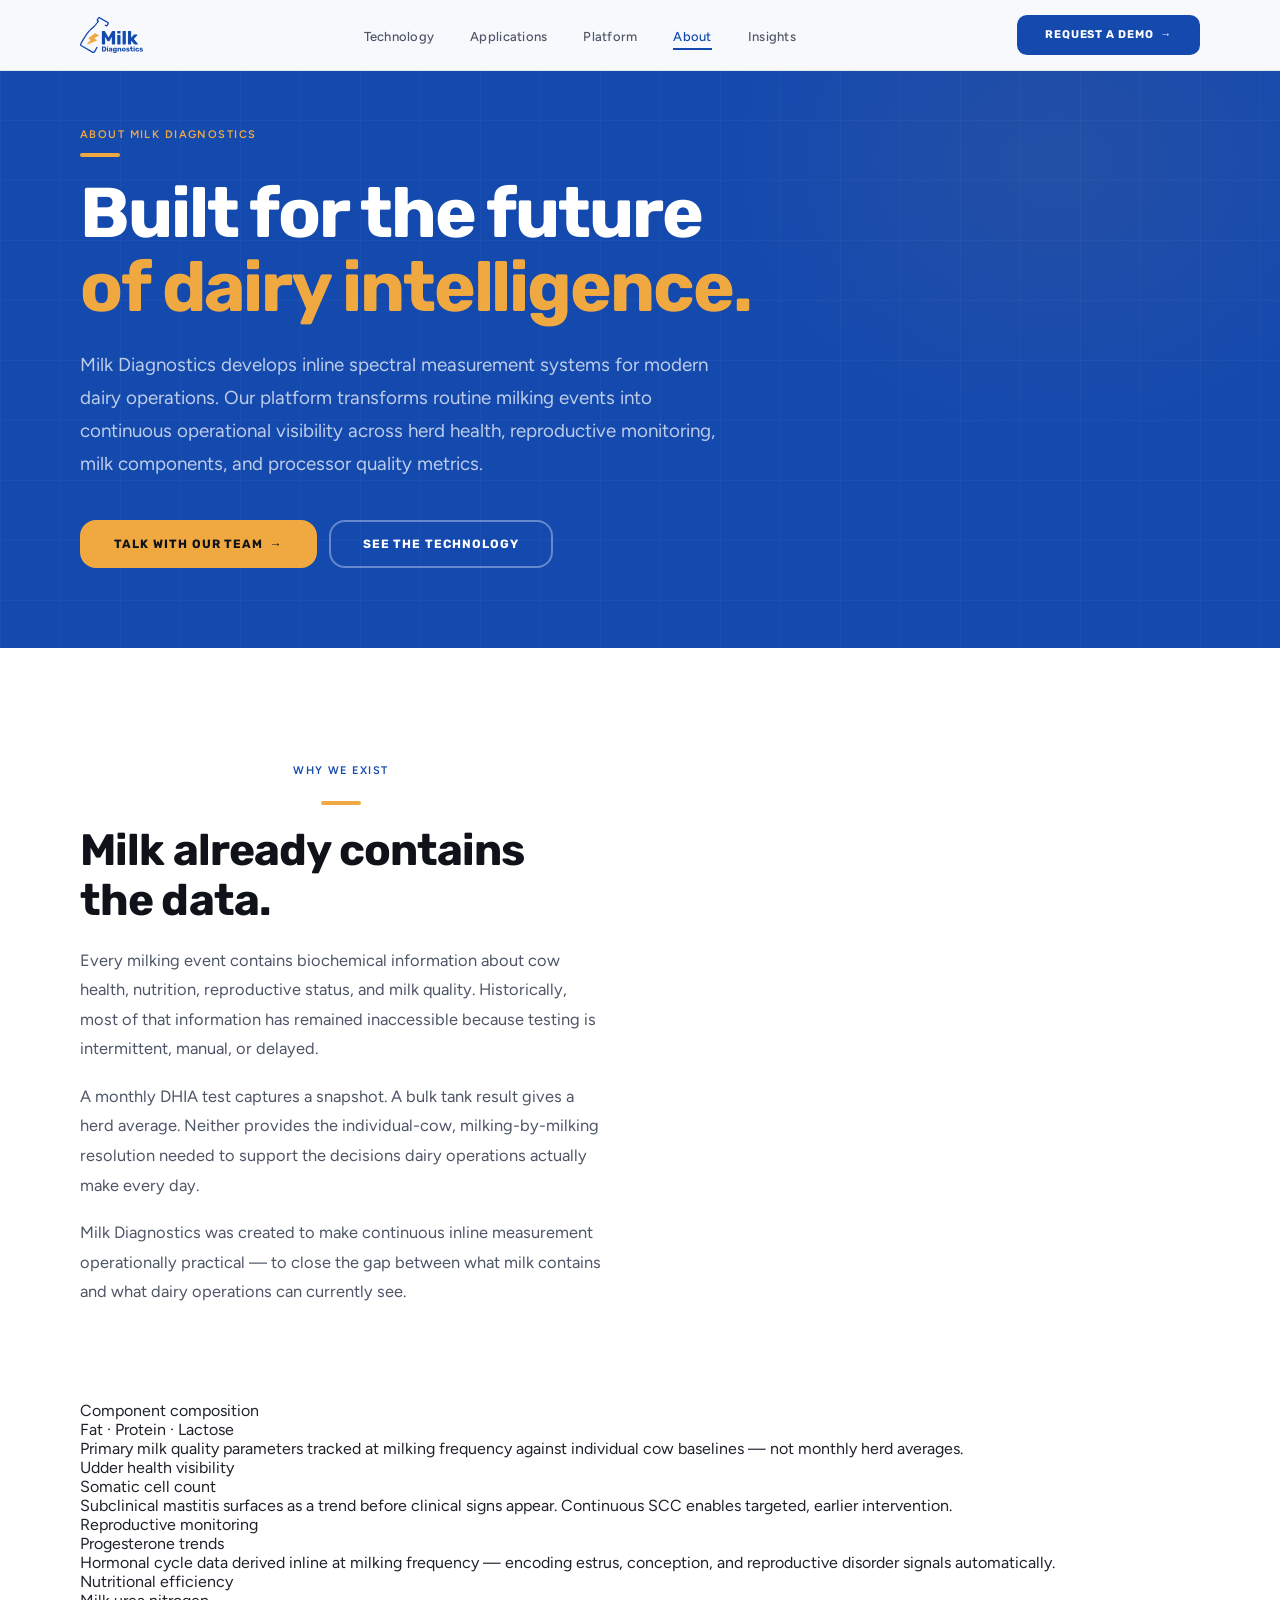
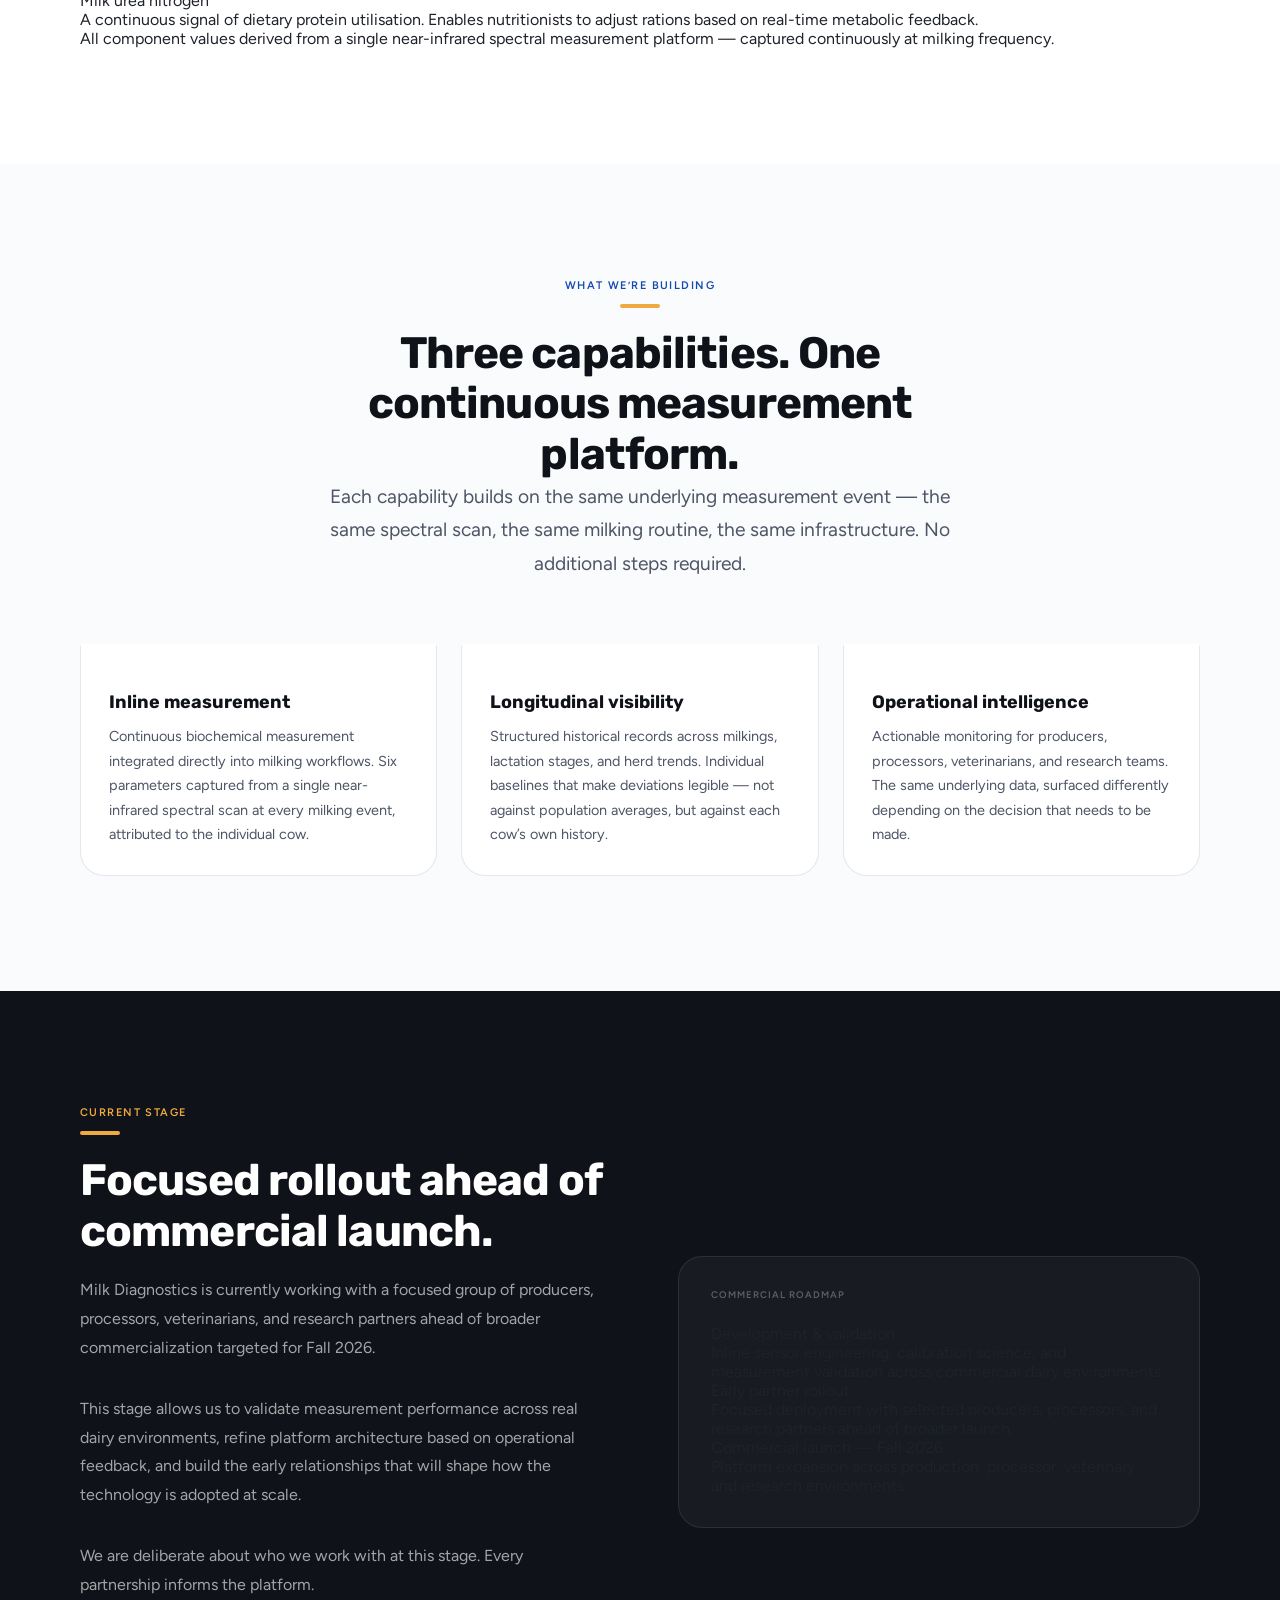
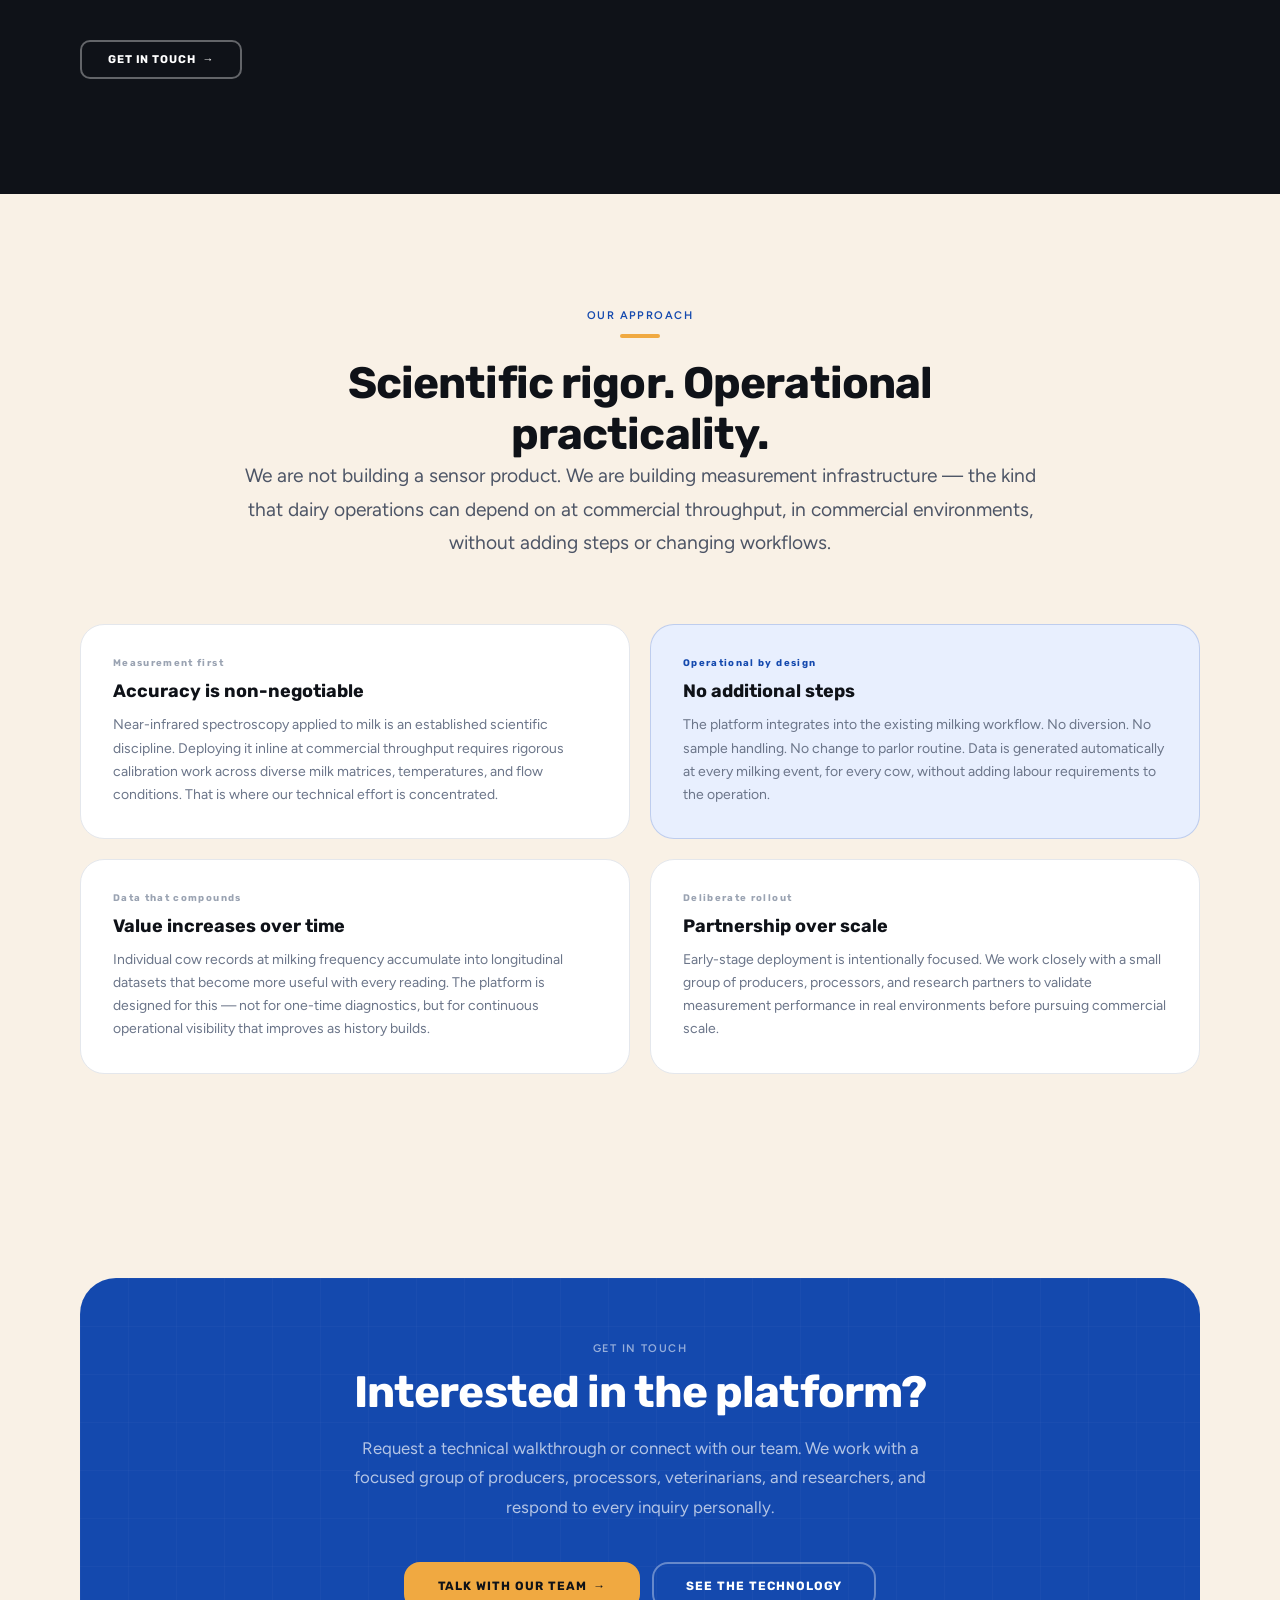
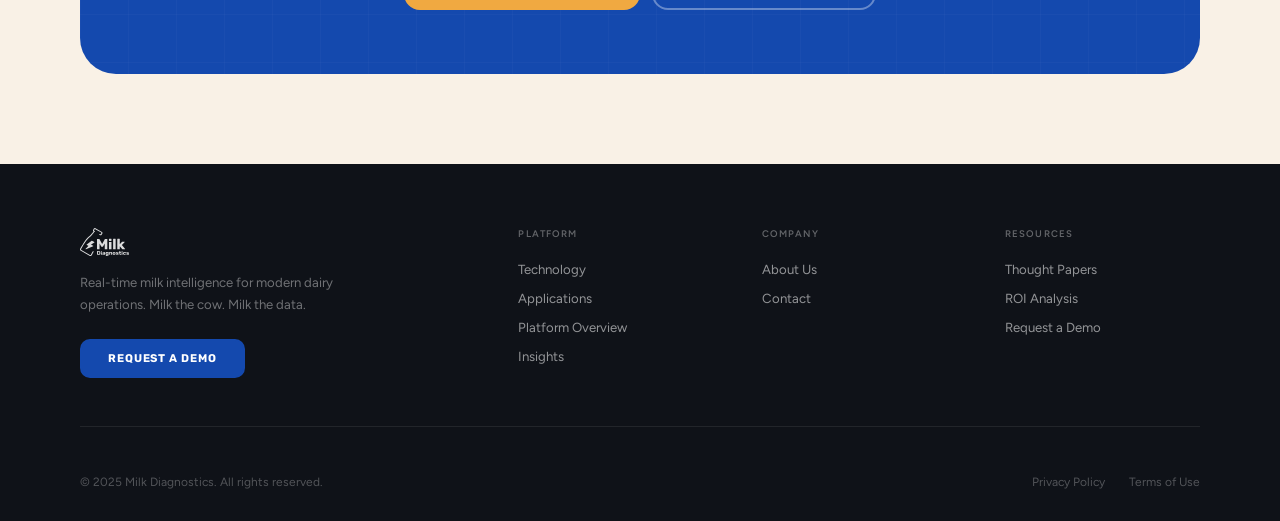
==== about.html @ 711ecfd6 "Create about.html" ====
<!DOCTYPE html>
<html lang="en">
<head>
<meta charset="UTF-8">
<meta name="viewport" content="width=device-width, initial-scale=1.0">
<title>About — Milk Diagnostics</title>
<meta name="description" content="Milk Diagnostics develops inline spectral measurement systems that transform routine milking events into continuous operational visibility for dairy producers, veterinarians, and processors.">
<link rel="preconnect" href="https://fonts.googleapis.com">
<link rel="preconnect" href="https://fonts.gstatic.com" crossorigin>
<link href="https://fonts.googleapis.com/css2?family=Rubik:wght@700&family=Figtree:wght@400;500;600&display=swap" rel="stylesheet">
<link rel="stylesheet" href="styles.css">
</head>
<body>

<nav class="nav" id="nav" role="navigation" aria-label="Main navigation">
  <div class="container">
    <div class="nav-inner">
      <a href="index.html" class="nav-logo" aria-label="Milk Diagnostics home">
        <img src="assets/images/md-logo.svg" alt="Milk Diagnostics" class="nav-logo-img">
      </a>
      <ul class="nav-links" role="list">
        <li><a href="technology.html"   class="nav-link">Technology</a></li>
        <li><a href="applications.html" class="nav-link">Applications</a></li>
        <li><a href="platform.html"     class="nav-link">Platform</a></li>
        <li><a href="about.html"        class="nav-link active">About</a></li>
        <li><a href="insights.html"     class="nav-link">Insights</a></li>
      </ul>
      <div class="nav-actions">
        <a href="contact.html" class="btn btn-primary arr">Request a Demo</a>
      </div>
    </div>
  </div>
</nav>


<!-- ============================================================
     HERO
     Single-column, centered max-width. Same .hero.hero-contact
     pattern. No panel on right — about page doesn't need data.
     ============================================================ -->
<section class="hero hero-contact" aria-labelledby="about-headline">
  <div class="container">
    <div class="tech-hero-inner">
      <div class="tech-hero-text">
        <span class="eyebrow eyebrow-yellow">About Milk Diagnostics</span>
        <div class="accent-bar"></div>
        <h1 class="hero-headline" id="about-headline">
          Built for the future<br>
          <em>of dairy intelligence.</em>
        </h1>
        <p class="hero-sub" style="max-width:640px">
          Milk Diagnostics develops inline spectral measurement systems for modern dairy operations. Our platform transforms routine milking events into continuous operational visibility across herd health, reproductive monitoring, milk components, and processor quality metrics.
        </p>
        <div class="btn-group">
          <a href="contact.html" class="btn btn-accent btn-lg arr">Talk With Our Team</a>
          <a href="technology.html" class="btn btn-ghost btn-lg">See the Technology</a>
        </div>
      </div>
    </div>
  </div>
</section>


<!-- ============================================================
     WHY WE EXIST
     .section.product — white bg
     .product-intro two-col: text left, restrained panel right
     ============================================================ -->
<section class="section product" aria-labelledby="why-heading">
  <div class="container">
    <div class="product-intro">

      <div class="product-intro-text fade-up">
        <span class="eyebrow">Why We Exist</span>
        <div class="accent-bar"></div>
        <h2 id="why-heading">Milk already contains the data.</h2>
        <p>Every milking event contains biochemical information about cow health, nutrition, reproductive status, and milk quality. Historically, most of that information has remained inaccessible because testing is intermittent, manual, or delayed.</p>
        <p>A monthly DHIA test captures a snapshot. A bulk tank result gives a herd average. Neither provides the individual-cow, milking-by-milking resolution needed to support the decisions dairy operations actually make every day.</p>
        <p>Milk Diagnostics was created to make continuous inline measurement operationally practical &#8212; to close the gap between what milk contains and what dairy operations can currently see.</p>
      </div>


    </div><!-- /product-intro -->

    <!-- Capability grid — below the two-col text, full width -->
    <div class="about-capability-grid fade-up">

      <div class="about-capability-card">
        <div class="about-capability-name">Component composition</div>
        <div class="about-capability-value">Fat &#183; Protein &#183; Lactose</div>
        <p class="about-capability-desc">Primary milk quality parameters tracked at milking frequency against individual cow baselines — not monthly herd averages.</p>
      </div>

      <div class="about-capability-card">
        <div class="about-capability-name">Udder health visibility</div>
        <div class="about-capability-value">Somatic cell count</div>
        <p class="about-capability-desc">Subclinical mastitis surfaces as a trend before clinical signs appear. Continuous SCC enables targeted, earlier intervention.</p>
      </div>

      <div class="about-capability-card">
        <div class="about-capability-name">Reproductive monitoring</div>
        <div class="about-capability-value">Progesterone trends</div>
        <p class="about-capability-desc">Hormonal cycle data derived inline at milking frequency — encoding estrus, conception, and reproductive disorder signals automatically.</p>
      </div>

      <div class="about-capability-card">
        <div class="about-capability-name">Nutritional efficiency</div>
        <div class="about-capability-value">Milk urea nitrogen</div>
        <p class="about-capability-desc">A continuous signal of dietary protein utilisation. Enables nutritionists to adjust rations based on real-time metabolic feedback.</p>
      </div>

    </div>

    <p class="about-capability-note fade-up">All component values derived from a single near-infrared spectral measurement platform &#8212; captured continuously at milking frequency.</p>

  </div>
</section>


<!-- ============================================================
     WHAT WE'RE BUILDING
     .section.problem — gray-50 bg, .grid-3 feature-card
     ============================================================ -->
<section class="section problem" aria-labelledby="building-heading">
  <div class="container">

    <div class="section-header fade-up">
      <span class="eyebrow">What We&#8217;re Building</span>
      <div class="accent-bar accent-bar-center"></div>
      <h2 id="building-heading">Three capabilities. One continuous measurement platform.</h2>
      <p class="lead">Each capability builds on the same underlying measurement event &#8212; the same spectral scan, the same milking routine, the same infrastructure. No additional steps required.</p>
    </div>

    <div class="grid-3 fade-up">

      <div class="feature-card">
        <h4>Inline measurement</h4>
        <p>Continuous biochemical measurement integrated directly into milking workflows. Six parameters captured from a single near-infrared spectral scan at every milking event, attributed to the individual cow.</p>
      </div>

      <div class="feature-card">
        <h4>Longitudinal visibility</h4>
        <p>Structured historical records across milkings, lactation stages, and herd trends. Individual baselines that make deviations legible &#8212; not against population averages, but against each cow&#8217;s own history.</p>
      </div>

      <div class="feature-card">
        <h4>Operational intelligence</h4>
        <p>Actionable monitoring for producers, processors, veterinarians, and research teams. The same underlying data, surfaced differently depending on the decision that needs to be made.</p>
      </div>

    </div>

  </div>
</section>


<!-- ============================================================
     CURRENT STAGE
     .section.technology — dark bg
     .tech-inner two-col: text left, bordered stage panel right
     ============================================================ -->
<section class="section technology" aria-labelledby="stage-heading">
  <div class="container">
    <div class="tech-inner">

      <div class="tech-text fade-up">
        <span class="eyebrow eyebrow-yellow">Current Stage</span>
        <div class="accent-bar"></div>
        <h2 id="stage-heading">Focused rollout ahead of commercial launch.</h2>
        <p>Milk Diagnostics is currently working with a focused group of producers, processors, veterinarians, and research partners ahead of broader commercialization targeted for Fall 2026.</p>
        <p>This stage allows us to validate measurement performance across real dairy environments, refine platform architecture based on operational feedback, and build the early relationships that will shape how the technology is adopted at scale.</p>
        <p>We are deliberate about who we work with at this stage. Every partnership informs the platform.</p>
        <a href="contact.html" class="btn btn-ghost arr" style="margin-top:0.5rem">Get in touch</a>
      </div>

      <!-- Stage status panel -->
      <div class="tech-visual fade-up" aria-hidden="true">
        <div class="tech-vis-label">Commercial roadmap</div>

        <div class="about-stage-list">
          <div class="about-stage-item about-stage-active">
            <div class="about-stage-indicator"></div>
            <div class="about-stage-content">
              <div class="about-stage-title">Development &amp; validation</div>
              <div class="about-stage-desc">Inline sensor engineering, calibration science, and measurement validation across commercial dairy environments.</div>
            </div>
          </div>
          <div class="about-stage-item">
            <div class="about-stage-indicator about-stage-indicator-muted"></div>
            <div class="about-stage-content">
              <div class="about-stage-title">Early partner rollout</div>
              <div class="about-stage-desc">Focused deployment with selected producers, processors, and research partners ahead of broader launch.</div>
            </div>
          </div>
          <div class="about-stage-item about-stage-future">
            <div class="about-stage-indicator about-stage-indicator-future"></div>
            <div class="about-stage-content">
              <div class="about-stage-title">Commercial launch &#8212; Fall 2026</div>
              <div class="about-stage-desc">Platform expansion across production, processor, veterinary, and research environments.</div>
            </div>
          </div>
        </div>

      </div>

    </div>
  </div>
</section>


<!-- ============================================================
     APPROACH SECTION
     .section.applications — cream bg
     Restrained typography-driven statement. No tagline repeat.
     ============================================================ -->
<section class="section applications" aria-labelledby="approach-heading">
  <div class="container">

    <div class="section-header fade-up" style="max-width:800px">
      <span class="eyebrow">Our Approach</span>
      <div class="accent-bar accent-bar-center"></div>
      <h2 id="approach-heading">Scientific rigor. Operational practicality.</h2>
      <p class="lead">We are not building a sensor product. We are building measurement infrastructure &#8212; the kind that dairy operations can depend on at commercial throughput, in commercial environments, without adding steps or changing workflows.</p>
    </div>

    <!-- Two-col value statements using .apps-flow-grid pattern -->
    <div class="apps-flow-grid fade-up">

      <div class="card apps-flow-card">
        <div class="apps-flow-num">Measurement first</div>
        <h4>Accuracy is non-negotiable</h4>
        <p>Near-infrared spectroscopy applied to milk is an established scientific discipline. Deploying it inline at commercial throughput requires rigorous calibration work across diverse milk matrices, temperatures, and flow conditions. That is where our technical effort is concentrated.</p>
      </div>

      <div class="card apps-flow-card apps-flow-card-accent">
        <div class="apps-flow-num">Operational by design</div>
        <h4>No additional steps</h4>
        <p>The platform integrates into the existing milking workflow. No diversion. No sample handling. No change to parlor routine. Data is generated automatically at every milking event, for every cow, without adding labour requirements to the operation.</p>
      </div>

      <div class="card apps-flow-card">
        <div class="apps-flow-num">Data that compounds</div>
        <h4>Value increases over time</h4>
        <p>Individual cow records at milking frequency accumulate into longitudinal datasets that become more useful with every reading. The platform is designed for this &#8212; not for one-time diagnostics, but for continuous operational visibility that improves as history builds.</p>
      </div>

      <div class="card apps-flow-card">
        <div class="apps-flow-num">Deliberate rollout</div>
        <h4>Partnership over scale</h4>
        <p>Early-stage deployment is intentionally focused. We work closely with a small group of producers, processors, and research partners to validate measurement performance in real environments before pursuing commercial scale.</p>
      </div>

    </div>

  </div>
</section>


<!-- ============================================================
     CTA
     .cta-section / .cta-box — verbatim pattern
     ============================================================ -->
<section class="cta-section" aria-labelledby="about-cta-heading">
  <div class="container">
    <div class="cta-box fade-up">
      <span class="eyebrow eyebrow-muted">Get in Touch</span>
      <h2 id="about-cta-heading">Interested in the platform?</h2>
      <p>Request a technical walkthrough or connect with our team. We work with a focused group of producers, processors, veterinarians, and researchers, and respond to every inquiry personally.</p>
      <div class="btn-group" style="justify-content:center">
        <a href="contact.html" class="btn btn-accent btn-lg arr">Talk With Our Team</a>
        <a href="technology.html" class="btn btn-ghost btn-lg">See the Technology</a>
      </div>
    </div>
  </div>
</section>


<!-- ============================================================
     FOOTER — verbatim from index.html
     ============================================================ -->
<footer class="footer" aria-label="Site footer">
  <div class="container">
    <div class="footer-top">

      <div class="footer-brand">
        <div class="footer-logo">
          <img src="assets/images/md-logo.svg" alt="Milk Diagnostics" class="footer-logo-img">
        </div>
        <p class="footer-tagline">Real-time milk intelligence for modern dairy operations. Milk the cow. Milk the data.</p>
        <a href="contact.html" class="btn btn-primary">Request a Demo</a>
      </div>

      <div>
        <div class="footer-col-title">Platform</div>
        <ul class="footer-links" role="list">
          <li><a href="technology.html"   class="footer-link">Technology</a></li>
          <li><a href="applications.html" class="footer-link">Applications</a></li>
          <li><a href="platform.html"     class="footer-link">Platform Overview</a></li>
          <li><a href="insights.html"     class="footer-link">Insights</a></li>
        </ul>
      </div>

      <div>
        <div class="footer-col-title">Company</div>
        <ul class="footer-links" role="list">
          <li><a href="about.html"   class="footer-link">About Us</a></li>
          <li><a href="contact.html" class="footer-link">Contact</a></li>
        </ul>
      </div>

      <div>
        <div class="footer-col-title">Resources</div>
        <ul class="footer-links" role="list">
          <li><a href="insights.html"     class="footer-link">Thought Papers</a></li>
          <li><a href="insights.html#roi" class="footer-link">ROI Analysis</a></li>
          <li><a href="contact.html"      class="footer-link">Request a Demo</a></li>
        </ul>
      </div>

    </div>

    <div class="footer-bottom">
      <p class="footer-copy">&#169; 2025 Milk Diagnostics. All rights reserved.</p>
      <nav class="footer-legal" aria-label="Legal links">
        <a href="privacy.html">Privacy Policy</a>
        <a href="terms.html">Terms of Use</a>
      </nav>
    </div>

  </div>
</footer>

<script src="main.js"></script>
</body>
</html>
---- styles.css ----
/* ============================================================
   DESIGN TOKENS
   ============================================================ */
:root {
  --blue:        #1449AE;
  --blue-dark:   #0D3580;
  --blue-mid:    #1E55C4;
  --blue-light:  #E8EFFE;
  --blue-dim:    rgba(20,73,174,0.08);
  --yellow:      #F0A941;
  --yellow-dark: #C8871A;
  --yellow-light:#FDF3E2;
  --cream:       #F9F1E6;
  --cream-dark:  #EFE3CC;
  --white:       #FFFFFF;
  --gray-900:    #0F1218;
  --gray-800:    #1E2229;
  --gray-700:    #353C47;
  --gray-600:    #4D5566;
  --gray-500:    #6B7589;
  --gray-400:    #9AA3B2;
  --gray-300:    #C8CDD6;
  --gray-200:    #E4E7EC;
  --gray-100:    #F4F5F7;
  --gray-50:     #FAFBFC;

  --font-display: 'Rubik', sans-serif;
  --font-body:    'Figtree', sans-serif;

  --radius-sm:  6px;
  --radius-md:  10px;
  --radius-lg:  16px;
  --radius-xl:  24px;
  --radius-2xl: 36px;
  --radius-pill:9999px;

  --shadow-sm: 0 1px 4px rgba(0,0,0,0.06);
  --shadow-md: 0 4px 16px rgba(0,0,0,0.08), 0 1px 4px rgba(0,0,0,0.04);
  --shadow-lg: 0 8px 32px rgba(0,0,0,0.10);
  --shadow-blue: 0 8px 32px rgba(20,73,174,0.22);

  --gutter: clamp(1.25rem, 5vw, 2.5rem);
  --max-w:  1200px;

  --ease-spring: cubic-bezier(0.34,1.56,0.64,1);
}

/* ============================================================
   RESET
   ============================================================ */
*, *::before, *::after { box-sizing: border-box; margin: 0; padding: 0; }
html { scroll-behavior: smooth; font-size: 16px; }
body {
  font-family: var(--font-body);
  color: var(--gray-800);
  background: var(--white);
  -webkit-font-smoothing: antialiased;
  overflow-x: hidden;
}
img { display: block; max-width: 100%; }
a { color: inherit; text-decoration: none; }
ul { list-style: none; }
button { cursor: pointer; border: none; background: none; font: inherit; }

/* ============================================================
   UTILITIES
   ============================================================ */
.container {
  width: 100%;
  max-width: var(--max-w);
  margin: 0 auto;
  padding: 0 var(--gutter);
}
.sr-only {
  position: absolute; width: 1px; height: 1px;
  padding: 0; margin: -1px; overflow: hidden;
  clip: rect(0,0,0,0); white-space: nowrap; border: 0;
}

/* eyebrow */
.eyebrow {
  font-family: var(--font-body);
  font-weight: 600;
  font-size: 0.6875rem;
  letter-spacing: 0.13em;
  text-transform: uppercase;
  color: var(--blue);
  display: block;
  margin-bottom: 0.75rem;
}
.eyebrow-yellow { color: var(--yellow); }
.eyebrow-muted  { color: rgba(255,255,255,0.55); }

/* accent bar */
.accent-bar {
  display: block;
  width: 40px; height: 4px;
  background: var(--yellow);
  border-radius: var(--radius-pill);
  margin: 0.75rem 0 1.25rem;
}
.accent-bar-center { margin: 0.75rem auto 1.25rem; }

/* section rhythm */
.section { padding: clamp(5rem,9vw,8rem) 0; }
.section-sm { padding: clamp(3.5rem,6vw,5rem) 0; }

.section-header {
  max-width: 660px;
  margin: 0 auto clamp(3rem,5vw,4.5rem);
  text-align: center;
}

/* headings */
h1, .h1 {
  font-family: var(--font-display);
  font-weight: 700;
  font-size: clamp(2.5rem,6vw,4rem);
  line-height: 1.1;
  letter-spacing: -0.025em;
  color: var(--gray-900);
}
h2, .h2 {
  font-family: var(--font-display);
  font-weight: 700;
  font-size: clamp(1.875rem,4vw,2.75rem);
  line-height: 1.15;
  letter-spacing: -0.02em;
  color: var(--gray-900);
}
h3, .h3 {
  font-family: var(--font-display);
  font-weight: 700;
  font-size: clamp(1.25rem,2.5vw,1.625rem);
  line-height: 1.25;
  color: var(--gray-900);
}
h4, .h4 {
  font-family: var(--font-display);
  font-weight: 700;
  font-size: 1.125rem;
  line-height: 1.3;
  color: var(--gray-900);
}

.text-white, .text-white h1, .text-white h2,
.text-white h3, .text-white h4 { color: var(--white); }

.lead {
  font-size: clamp(1.05rem,2vw,1.2rem);
  line-height: 1.75;
  color: var(--gray-600);
}

/* tags */
.tag {
  display: inline-flex;
  font-family: var(--font-body);
  font-weight: 600;
  font-size: 0.6rem;
  letter-spacing: 0.09em;
  text-transform: uppercase;
  padding: 4px 10px;
  border-radius: var(--radius-pill);
}
.tag-blue   { background: var(--blue-light); color: var(--blue); }
.tag-yellow { background: var(--yellow-light); color: var(--yellow-dark); }
.tag-cream  { background: var(--cream); color: var(--gray-600); }

/* buttons */
.btn {
  display: inline-flex;
  align-items: center;
  gap: 0.4rem;
  font-family: var(--font-display);
  font-weight: 700;
  font-size: 0.7rem;
  letter-spacing: 0.08em;
  text-transform: uppercase;
  padding: 0.75rem 1.625rem;
  border-radius: var(--radius-md);
  border: 2px solid transparent;
  transition: background 0.2s, border-color 0.2s, color 0.2s, transform 0.15s, box-shadow 0.2s;
  white-space: nowrap;
  cursor: pointer;
  line-height: 1;
}
.btn:hover { transform: translateY(-1px); }
.btn:active { transform: none; }

.btn-primary {
  background: var(--blue);
  border-color: var(--blue);
  color: var(--white);
}
.btn-primary:hover {
  background: var(--blue-dark);
  border-color: var(--blue-dark);
  box-shadow: var(--shadow-blue);
}
.btn-secondary {
  background: transparent;
  border-color: var(--blue);
  color: var(--blue);
}
.btn-secondary:hover { background: var(--blue-light); }

.btn-ghost {
  background: transparent;
  border-color: rgba(255,255,255,0.35);
  color: var(--white);
}
.btn-ghost:hover { background: rgba(255,255,255,0.1); border-color: rgba(255,255,255,0.65); }

.btn-accent {
  background: var(--yellow);
  border-color: var(--yellow);
  color: var(--gray-900);
}
.btn-accent:hover { background: var(--yellow-dark); border-color: var(--yellow-dark); }

.btn-lg {
  font-size: 0.75rem;
  padding: 1rem 2rem;
  border-radius: var(--radius-lg);
}

.btn-group {
  display: flex;
  flex-wrap: wrap;
  gap: 0.75rem;
  align-items: center;
}

/* arrow suffix */
.arr::after {
  content: '→';
  font-size: 1em;
  transition: transform 0.15s;
}
.btn:hover .arr::after,
.arr:hover::after { transform: translateX(3px); }

/* cards */
.card {
  background: var(--white);
  border: 1px solid var(--gray-200);
  border-radius: var(--radius-xl);
  padding: 2rem;
  transition: box-shadow 0.25s, transform 0.25s;
}
.card:hover { box-shadow: var(--shadow-md); transform: translateY(-2px); }

/* icon mark */
.icon-mark {
  width: 48px; height: 48px;
  display: flex; align-items: center; justify-content: center;
  border-radius: var(--radius-md);
  background: var(--blue-light);
  margin-bottom: 1.25rem;
  flex-shrink: 0;
}
.icon-mark svg { width: 22px; height: 22px; color: var(--blue); }
.icon-mark-yellow { background: var(--yellow-light); }
.icon-mark-yellow svg { color: var(--yellow-dark); }

/* grid helpers */
.grid-3 { display: grid; grid-template-columns: repeat(3, 1fr); gap: 1.5rem; }
.grid-4 { display: grid; grid-template-columns: repeat(4, 1fr); gap: 1.5rem; }
.grid-2 { display: grid; grid-template-columns: repeat(2, 1fr); gap: 2rem; }

/* fade-in animation */
.fade-up {
  opacity: 0;
  transform: translateY(24px);
  transition: opacity 0.6s ease, transform 0.6s ease;
}
.fade-up.visible { opacity: 1; transform: none; }
.fade-up:nth-child(2) { transition-delay: 0.08s; }
.fade-up:nth-child(3) { transition-delay: 0.16s; }
.fade-up:nth-child(4) { transition-delay: 0.24s; }
.fade-up:nth-child(5) { transition-delay: 0.32s; }

/* ============================================================
   NAVIGATION
   ============================================================ */
.nav {
  position: fixed;
  top: 0; left: 0; right: 0;
  z-index: 200;
  background: rgba(255,255,255,0.97);
  backdrop-filter: blur(12px);
  -webkit-backdrop-filter: blur(12px);
  border-bottom: 1px solid var(--gray-200);
  transition: box-shadow 0.25s;
}
.nav.scrolled { box-shadow: var(--shadow-sm); }

.nav-inner {
  display: flex;
  align-items: center;
  justify-content: space-between;
  height: 70px;
  gap: 2rem;
}

/* Logo mark text (replace with <img> for real logo) */
.nav-logo {
  display: flex;
  align-items: center;
  gap: 0.5rem;
  flex-shrink: 0;
}

/* Full logo lockup — SVG contains both mark and wordmark */
.nav-logo-img {
  height: 36px;
  width: auto;
  display: block;
}

.nav-logo-mark { display: none; }
.nav-logo-mark svg { width: 18px; height: 18px; color: var(--white); }
.nav-logo-text {
  font-family: var(--font-display);
  font-weight: 700;
  font-size: 0.9rem;
  color: var(--gray-900);
  letter-spacing: -0.01em;
  display: none;
}

.nav-links {
  display: flex;
  align-items: center;
  gap: 2.25rem;
}
.nav-link {
  font-family: var(--font-body);
  font-weight: 500;
  font-size: 0.8125rem;
  color: var(--gray-600);
  letter-spacing: 0.02em;
  padding: 0.25rem 0;
  border-bottom: 2px solid transparent;
  transition: color 0.15s, border-color 0.15s;
}
.nav-link:hover, .nav-link.active {
  color: var(--blue);
  border-bottom-color: var(--blue);
}

.nav-actions { display: flex; align-items: center; gap: 0.75rem; flex-shrink: 0; }

/* ============================================================
   HERO
   ============================================================ */
.hero {
  min-height: 100vh;
  background: var(--blue);
  display: flex;
  align-items: center;
  padding: 7rem 0 5rem;
  position: relative;
  overflow: hidden;
}

/* Decorative grid overlay */
.hero::before {
  content: '';
  position: absolute;
  inset: 0;
  background-image:
    linear-gradient(rgba(255,255,255,0.03) 1px, transparent 1px),
    linear-gradient(90deg, rgba(255,255,255,0.03) 1px, transparent 1px);
  background-size: 60px 60px;
  pointer-events: none;
}

/* Decorative glow blob */
.hero::after {
  content: '';
  position: absolute;
  top: -20%;
  right: -10%;
  width: 55%;
  height: 90%;
  background: radial-gradient(ellipse at center, rgba(240,169,65,0.07) 0%, transparent 70%);
  pointer-events: none;
}

.hero-inner {
  display: grid;
  grid-template-columns: 1fr 1fr;
  gap: clamp(3rem,5vw,5rem);
  align-items: center;
  position: relative;
  z-index: 1;
}

.hero-eyebrow {
  display: inline-flex;
  align-items: center;
  gap: 0.5rem;
  background: rgba(255,255,255,0.1);
  border: 1px solid rgba(255,255,255,0.15);
  border-radius: var(--radius-pill);
  padding: 0.35rem 0.875rem;
  font-family: var(--font-body);
  font-weight: 600;
  font-size: 0.65rem;
  letter-spacing: 0.1em;
  text-transform: uppercase;
  color: var(--yellow);
  margin-bottom: 1.5rem;
}
.hero-eyebrow-dot {
  width: 6px; height: 6px;
  background: var(--yellow);
  border-radius: 50%;
}

.hero-headline {
  font-family: var(--font-display);
  font-weight: 700;
  font-size: clamp(2.75rem,5.5vw,4.5rem);
  line-height: 1.05;
  letter-spacing: -0.03em;
  color: var(--white);
  margin-bottom: 1.5rem;
}
.hero-headline em {
  font-style: normal;
  color: var(--yellow);
}

.hero-sub {
  font-size: clamp(1rem,1.8vw,1.175rem);
  line-height: 1.75;
  color: rgba(255,255,255,0.72);
  max-width: 520px;
  margin-bottom: 2.5rem;
}

/* Hero data visualization panel */
.hero-panel {
  background: rgba(255,255,255,0.06);
  border: 1px solid rgba(255,255,255,0.12);
  border-radius: var(--radius-xl);
  padding: 1.75rem;
  position: relative;
}

.hero-panel-label {
  font-family: var(--font-body);
  font-weight: 600;
  font-size: 0.625rem;
  letter-spacing: 0.12em;
  text-transform: uppercase;
  color: rgba(255,255,255,0.45);
  margin-bottom: 1.25rem;
  display: flex;
  align-items: center;
  gap: 0.5rem;
}
.hero-panel-label-dot {
  width: 6px; height: 6px;
  background: var(--yellow);
  border-radius: 50%;
  animation: pulse 2s infinite;
}
@keyframes pulse {
  0%, 100% { opacity: 1; transform: scale(1); }
  50% { opacity: 0.5; transform: scale(0.85); }
}

.hero-metrics {
  display: grid;
  grid-template-columns: 1fr 1fr 1fr;
  gap: 0.875rem;
  margin-bottom: 1.25rem;
}

.hero-metric {
  background: rgba(255,255,255,0.07);
  border: 1px solid rgba(255,255,255,0.09);
  border-radius: var(--radius-md);
  padding: 1rem 0.875rem;
}
.hero-metric-name {
  font-size: 0.6rem;
  font-weight: 600;
  letter-spacing: 0.08em;
  text-transform: uppercase;
  color: rgba(255,255,255,0.45);
  margin-bottom: 0.35rem;
}
.hero-metric-val {
  font-family: var(--font-display);
  font-weight: 700;
  font-size: 1.25rem;
  color: var(--white);
  line-height: 1;
}
.hero-metric-unit {
  font-size: 0.65rem;
  color: rgba(255,255,255,0.45);
  margin-top: 0.2rem;
}
.hero-metric-trend {
  display: inline-flex;
  align-items: center;
  gap: 0.2rem;
  font-size: 0.6rem;
  font-weight: 600;
  color: #4ade80;
  background: rgba(74,222,128,0.12);
  padding: 2px 5px;
  border-radius: 3px;
  margin-top: 0.3rem;
}
.hero-metric-trend.warn { color: var(--yellow); background: rgba(240,169,65,0.15); }

/* Inline sparkline SVG bars */
.sparkline {
  display: flex;
  align-items: flex-end;
  gap: 2px;
  height: 28px;
  margin-top: 0.75rem;
}
.sparkline-bar {
  flex: 1;
  background: rgba(255,255,255,0.15);
  border-radius: 2px 2px 0 0;
  transition: background 0.2s;
}
.sparkline-bar.hi { background: rgba(240,169,65,0.6); }
.sparkline-bar.active { background: rgba(255,255,255,0.55); }

.hero-panel-footer {
  display: flex;
  align-items: center;
  justify-content: space-between;
  padding-top: 1rem;
  border-top: 1px solid rgba(255,255,255,0.08);
  font-size: 0.675rem;
  color: rgba(255,255,255,0.4);
  font-weight: 500;
  letter-spacing: 0.04em;
}

/* ============================================================
   CREDENTIAL STRIP
   ============================================================ */
.strip {
  background: var(--gray-900);
  padding: 1.375rem 0;
}
.strip-inner {
  display: flex;
  align-items: center;
  gap: 0;
}
.strip-label {
  font-size: 0.625rem;
  font-weight: 600;
  letter-spacing: 0.12em;
  text-transform: uppercase;
  color: rgba(255,255,255,0.35);
  white-space: nowrap;
  padding-right: 2rem;
  border-right: 1px solid rgba(255,255,255,0.1);
  margin-right: 2rem;
  flex-shrink: 0;
}
.strip-items {
  display: flex;
  align-items: center;
  gap: 0;
  flex: 1;
  overflow: hidden;
}
.strip-item {
  display: flex;
  align-items: center;
  gap: 0.5rem;
  font-family: var(--font-body);
  font-weight: 500;
  font-size: 0.75rem;
  color: rgba(255,255,255,0.7);
  padding: 0 2rem;
  border-right: 1px solid rgba(255,255,255,0.08);
  white-space: nowrap;
}
.strip-item:first-child { padding-left: 0; }
.strip-item:last-child { border-right: none; }
.strip-dot {
  width: 6px; height: 6px;
  background: var(--yellow);
  border-radius: 50%;
  flex-shrink: 0;
}

/* ============================================================
   PROBLEM SECTION
   ============================================================ */
.problem { background: var(--gray-50); }

.problem-grid {
  display: grid;
  grid-template-columns: 1fr 1fr;
  gap: clamp(3rem,6vw,6rem);
  align-items: center;
}

.problem-text h2 { margin-bottom: 1.25rem; }
.problem-text p {
  font-size: 1.025rem;
  line-height: 1.8;
  color: var(--gray-600);
  margin-bottom: 1.125rem;
}
.problem-text p:last-child { margin-bottom: 0; }

.problem-contrast {
  background: var(--white);
  border: 1px solid var(--gray-200);
  border-radius: var(--radius-xl);
  overflow: hidden;
}
.contrast-row {
  display: grid;
  grid-template-columns: 1fr 1fr;
}
.contrast-col {
  padding: 1.75rem;
}
.contrast-col:first-child {
  border-right: 1px solid var(--gray-200);
  background: var(--gray-50);
}
.contrast-col-label {
  font-size: 0.625rem;
  font-weight: 600;
  letter-spacing: 0.12em;
  text-transform: uppercase;
  color: var(--gray-400);
  margin-bottom: 1rem;
  display: flex;
  align-items: center;
  gap: 0.4rem;
}
.contrast-col-label-dot {
  width: 6px; height: 6px;
  border-radius: 50%;
}
.dot-gray { background: var(--gray-300); }
.dot-blue { background: var(--blue); }

.contrast-item {
  display: flex;
  align-items: flex-start;
  gap: 0.6rem;
  margin-bottom: 0.75rem;
  font-size: 0.825rem;
  color: var(--gray-600);
  line-height: 1.5;
}
.contrast-item:last-child { margin-bottom: 0; }
.contrast-item-icon {
  width: 16px; height: 16px;
  flex-shrink: 0;
  margin-top: 1px;
}
.contrast-item-icon.x { color: var(--gray-400); }
.contrast-item-icon.check { color: var(--blue); }

.contrast-divider {
  height: 1px;
  background: var(--gray-200);
}

/* ============================================================
   PRODUCT INTRO
   ============================================================ */
.product { background: var(--white); }

.product-intro {
  display: grid;
  grid-template-columns: 1fr 1fr;
  gap: clamp(3rem,6vw,6rem);
  align-items: center;
  margin-bottom: clamp(3.5rem,6vw,5rem);
}

.product-intro-text h2 { margin-bottom: 1.25rem; }
.product-intro-text p {
  font-size: 1.025rem;
  line-height: 1.8;
  color: var(--gray-600);
  margin-bottom: 1.125rem;
}

/* Device mockup */
.device-wrap {
  background: var(--blue);
  border-radius: var(--radius-xl);
  padding: 2rem;
  aspect-ratio: 4/3;
  display: flex;
  flex-direction: column;
  justify-content: space-between;
  position: relative;
  overflow: hidden;
}
.device-wrap::before {
  content: '';
  position: absolute; inset: 0;
  background-image:
    linear-gradient(rgba(255,255,255,0.025) 1px, transparent 1px),
    linear-gradient(90deg, rgba(255,255,255,0.025) 1px, transparent 1px);
  background-size: 40px 40px;
}
.device-header {
  display: flex;
  align-items: center;
  justify-content: space-between;
  position: relative; z-index: 1;
}
.device-title {
  font-family: var(--font-display);
  font-weight: 700;
  font-size: 0.75rem;
  color: rgba(255,255,255,0.85);
  letter-spacing: 0.05em;
  text-transform: uppercase;
}
.device-status {
  display: flex;
  align-items: center;
  gap: 0.35rem;
  font-size: 0.6rem;
  font-weight: 600;
  letter-spacing: 0.08em;
  color: #4ade80;
  text-transform: uppercase;
}
.device-status-dot {
  width: 6px; height: 6px;
  background: #4ade80;
  border-radius: 50%;
  animation: pulse 2s infinite;
}

.device-spectrum {
  position: relative; z-index: 1;
  margin: 0.5rem 0;
}
.spectrum-svg { width: 100%; height: 70px; }

.device-readings {
  display: grid;
  grid-template-columns: repeat(3, 1fr);
  gap: 0.5rem;
  position: relative; z-index: 1;
}
.device-reading {
  background: rgba(255,255,255,0.09);
  border: 1px solid rgba(255,255,255,0.1);
  border-radius: var(--radius-sm);
  padding: 0.625rem 0.75rem;
}
.device-reading-label {
  font-size: 0.55rem;
  font-weight: 600;
  letter-spacing: 0.1em;
  text-transform: uppercase;
  color: rgba(255,255,255,0.4);
  margin-bottom: 0.25rem;
}
.device-reading-val {
  font-family: var(--font-display);
  font-weight: 700;
  font-size: 1.1rem;
  color: var(--white);
  line-height: 1;
}
.device-reading-unit {
  font-size: 0.575rem;
  color: rgba(255,255,255,0.4);
  margin-top: 0.15rem;
}

/* 3-col feature cards below product intro */
.product-features { }
.feature-card {
  background: var(--white);
  border: 1px solid var(--gray-200);
  border-top: 3px solid transparent;
  border-radius: 0 0 var(--radius-xl) var(--radius-xl);
  padding: 1.75rem;
  transition: border-top-color 0.2s, box-shadow 0.2s, transform 0.2s;
}
.feature-card:hover {
  border-top-color: var(--blue);
  box-shadow: var(--shadow-md);
  transform: translateY(-2px);
}
.feature-card h4 { margin: 1rem 0 0.6rem; }
.feature-card p {
  font-size: 0.9rem;
  line-height: 1.7;
  color: var(--gray-600);
}

/* ============================================================
   APPLICATIONS
   ============================================================ */
.applications { background: var(--cream); }

.app-grid { display: grid; grid-template-columns: repeat(4, 1fr); gap: 1.25rem; }

.app-card {
  background: var(--white);
  border: 1.5px solid var(--gray-200);
  border-radius: var(--radius-xl);
  padding: 1.75rem;
  transition: border-color 0.2s, box-shadow 0.2s, transform 0.2s;
  display: flex;
  flex-direction: column;
}
.app-card:hover {
  border-color: var(--blue);
  box-shadow: var(--shadow-md);
  transform: translateY(-2px);
}
.app-card-tag { margin-bottom: 1rem; }
.app-card h4 { margin-bottom: 0.625rem; }
.app-card p {
  font-size: 0.875rem;
  line-height: 1.7;
  color: var(--gray-600);
  flex: 1;
  margin-bottom: 1.25rem;
}
.app-card-stat {
  font-family: var(--font-display);
  font-weight: 700;
  font-size: 1.25rem;
  color: var(--blue);
  line-height: 1.2;
  margin-bottom: 0.25rem;
}
.app-card-stat-label {
  font-size: 0.7rem;
  color: var(--gray-500);
  margin-bottom: 1.25rem;
}
.app-card-link {
  font-family: var(--font-display);
  font-weight: 700;
  font-size: 0.65rem;
  letter-spacing: 0.08em;
  text-transform: uppercase;
  color: var(--blue);
  display: flex;
  align-items: center;
  gap: 0.3rem;
  transition: gap 0.15s;
}
.app-card:hover .app-card-link { gap: 0.55rem; }

/* ============================================================
   ROI SECTION
   ============================================================ */
.roi { background: var(--blue); }

.roi-inner {
  display: grid;
  grid-template-columns: 1fr 1fr;
  gap: clamp(3rem,6vw,6rem);
  align-items: start;
}

.roi-text h2 { color: var(--white); margin-bottom: 1.25rem; }
.roi-text h2 em { font-style: normal; color: var(--yellow); }
.roi-text p {
  font-size: 1rem;
  line-height: 1.8;
  color: rgba(255,255,255,0.68);
  margin-bottom: 2rem;
}

.roi-table-wrap {
  background: rgba(255,255,255,0.06);
  border: 1px solid rgba(255,255,255,0.12);
  border-radius: var(--radius-xl);
  overflow: hidden;
}
.roi-table {
  width: 100%;
  border-collapse: collapse;
  font-size: 0.8375rem;
}
.roi-table th {
  font-family: var(--font-body);
  font-weight: 600;
  font-size: 0.575rem;
  letter-spacing: 0.12em;
  text-transform: uppercase;
  color: rgba(255,255,255,0.35);
  padding: 0.875rem 1.25rem;
  text-align: left;
  border-bottom: 1px solid rgba(255,255,255,0.1);
}
.roi-table th:not(:first-child) { text-align: right; }
.roi-table td {
  padding: 0.75rem 1.25rem;
  color: rgba(255,255,255,0.78);
  border-bottom: 1px solid rgba(255,255,255,0.06);
  font-size: 0.825rem;
}
.roi-table td:not(:first-child) { text-align: right; }
.roi-table tbody tr:last-child td { border-bottom: none; }
.roi-table .row-total {
  background: rgba(255,255,255,0.07);
  border-top: 1px solid rgba(255,255,255,0.12) !important;
}
.roi-table .row-total td {
  font-family: var(--font-display);
  font-weight: 700;
  font-size: 0.9rem;
  color: var(--yellow);
  border-bottom: none;
  padding: 1rem 1.25rem;
}
.roi-table .row-cost td { color: rgba(255,255,255,0.45); font-size: 0.775rem; }
.roi-table .row-sub td {
  font-family: var(--font-display);
  font-weight: 700;
  font-size: 0.85rem;
  color: var(--white);
  border-top: 1px solid rgba(255,255,255,0.1);
  border-bottom: 1px solid rgba(255,255,255,0.1);
}

/* ============================================================
   AUDIENCE SECTION
   ============================================================ */
.audience { background: var(--white); }

.audience-grid {
  display: grid;
  grid-template-columns: repeat(2, 1fr);
  gap: 1.25rem;
}

.audience-card {
  background: var(--gray-50);
  border: 1px solid var(--gray-200);
  border-radius: var(--radius-xl);
  padding: 2rem;
  transition: border-color 0.2s, background 0.2s, box-shadow 0.2s;
}
.audience-card:hover {
  border-color: var(--blue);
  background: var(--blue-light);
  box-shadow: var(--shadow-sm);
}
.audience-card-role {
  font-family: var(--font-body);
  font-weight: 600;
  font-size: 0.6rem;
  letter-spacing: 0.12em;
  text-transform: uppercase;
  color: var(--blue);
  margin-bottom: 0.75rem;
}
.audience-card h4 { margin-bottom: 0.75rem; }
.audience-card p {
  font-size: 0.9rem;
  line-height: 1.7;
  color: var(--gray-600);
  margin-bottom: 1rem;
}
.audience-card-benefit {
  display: flex;
  align-items: center;
  gap: 0.5rem;
  font-size: 0.775rem;
  font-weight: 600;
  color: var(--blue);
  padding: 0.5rem 0.875rem;
  background: rgba(20,73,174,0.07);
  border-radius: var(--radius-pill);
  width: fit-content;
  margin-bottom: 1rem;
}
.audience-card-link {
  font-family: var(--font-display);
  font-weight: 700;
  font-size: 0.625rem;
  letter-spacing: 0.08em;
  text-transform: uppercase;
  color: var(--blue);
  display: flex;
  align-items: center;
  gap: 0.3rem;
  transition: gap 0.15s;
}
.audience-card:hover .audience-card-link { gap: 0.55rem; }

/* ============================================================
   TECHNOLOGY SNIPPET
   ============================================================ */
.technology { background: var(--gray-900); }

.tech-inner {
  display: grid;
  grid-template-columns: 1fr 1fr;
  gap: clamp(3rem,6vw,6rem);
  align-items: center;
}

.tech-text .eyebrow { color: var(--yellow); }
.tech-text h2 { color: var(--white); margin-bottom: 1.25rem; }
.tech-text p {
  font-size: 1rem;
  line-height: 1.8;
  color: rgba(255,255,255,0.62);
  margin-bottom: 2rem;
}

.tech-visual {
  background: rgba(255,255,255,0.04);
  border: 1px solid rgba(255,255,255,0.09);
  border-radius: var(--radius-xl);
  padding: 2rem;
}
.tech-vis-label {
  font-size: 0.6rem;
  font-weight: 600;
  letter-spacing: 0.1em;
  text-transform: uppercase;
  color: rgba(255,255,255,0.3);
  margin-bottom: 1.5rem;
}
.spectrum-full-svg { width: 100%; height: 120px; }
.tech-vis-legend {
  display: flex;
  gap: 1.25rem;
  flex-wrap: wrap;
  margin-top: 1rem;
}
.legend-item {
  display: flex;
  align-items: center;
  gap: 0.4rem;
  font-size: 0.65rem;
  font-weight: 500;
  color: rgba(255,255,255,0.5);
}
.legend-dot {
  width: 8px; height: 8px;
  border-radius: 50%;
  flex-shrink: 0;
}

/* ============================================================
   INSIGHTS SECTION
   ============================================================ */
.insights { background: var(--white); }

.insights-grid { display: grid; grid-template-columns: repeat(3, 1fr); gap: 1.5rem; }

.insight-card {
  background: var(--white);
  border: 1px solid var(--gray-200);
  border-radius: var(--radius-xl);
  overflow: hidden;
  transition: box-shadow 0.25s, transform 0.25s;
}
.insight-card:hover { box-shadow: var(--shadow-md); transform: translateY(-2px); }

.insight-card-top {
  background: var(--blue-light);
  padding: 1.5rem;
  display: flex;
  align-items: center;
  justify-content: center;
  height: 110px;
}
.insight-card-icon {
  width: 48px; height: 48px;
  background: var(--blue);
  border-radius: var(--radius-md);
  display: flex; align-items: center; justify-content: center;
}
.insight-card-icon svg { width: 22px; height: 22px; color: var(--white); }

.insight-card-body { padding: 1.5rem; }
.insight-card-body .tag { margin-bottom: 0.875rem; }
.insight-card-body h4 { margin-bottom: 0.625rem; font-size: 1rem; }
.insight-card-body p {
  font-size: 0.85rem;
  line-height: 1.7;
  color: var(--gray-600);
  margin-bottom: 1.25rem;
}
.insight-link {
  font-family: var(--font-display);
  font-weight: 700;
  font-size: 0.625rem;
  letter-spacing: 0.08em;
  text-transform: uppercase;
  color: var(--blue);
  display: flex;
  align-items: center;
  gap: 0.3rem;
  transition: gap 0.15s;
}
.insight-card:hover .insight-link { gap: 0.55rem; }

/* ============================================================
   CTA SECTION
   ============================================================ */
.cta-section {
  background: var(--cream);
  padding: clamp(4rem,7vw,6.5rem) 0;
}
.cta-box {
  background: var(--blue);
  border-radius: var(--radius-2xl);
  padding: clamp(3rem,5vw,5rem);
  text-align: center;
  position: relative;
  overflow: hidden;
}
.cta-box::before {
  content: '';
  position: absolute; inset: 0;
  background-image:
    linear-gradient(rgba(255,255,255,0.025) 1px, transparent 1px),
    linear-gradient(90deg, rgba(255,255,255,0.025) 1px, transparent 1px);
  background-size: 48px 48px;
}
.cta-box > * { position: relative; z-index: 1; }
.cta-box h2 {
  color: var(--white);
  font-size: clamp(1.875rem,4vw,2.75rem);
  margin-bottom: 1rem;
}
.cta-box p {
  font-size: 1.05rem;
  line-height: 1.75;
  color: rgba(255,255,255,0.68);
  max-width: 600px;
  margin: 0 auto 2.5rem;
}

/* ============================================================
   FOOTER
   ============================================================ */
.footer {
  background: var(--gray-900);
  padding: 4rem 0 2rem;
}
.footer-top {
  display: grid;
  grid-template-columns: 2fr 1fr 1fr 1fr;
  gap: 3rem;
  margin-bottom: 3rem;
  padding-bottom: 3rem;
  border-bottom: 1px solid rgba(255,255,255,0.08);
}
.footer-brand {}
.footer-logo {
  display: flex;
  align-items: center;
  gap: 0.5rem;
  margin-bottom: 1rem;
}

.footer-logo-mark {
  width: 32px; height: 32px;
  background: var(--blue);
  border-radius: var(--radius-sm);
  display: flex; align-items: center; justify-content: center;
}
.footer-logo-mark svg { width: 16px; height: 16px; color: var(--white); }
.footer-logo-text {
  font-family: var(--font-display);
  font-weight: 700;
  font-size: 0.875rem;
  color: var(--white);
}
.footer-tagline {
  font-size: 0.825rem;
  line-height: 1.65;
  color: rgba(255,255,255,0.4);
  max-width: 280px;
  margin-bottom: 1.5rem;
}
.footer-col-title {
  font-family: var(--font-body);
  font-weight: 600;
  font-size: 0.6rem;
  letter-spacing: 0.12em;
  text-transform: uppercase;
  color: rgba(255,255,255,0.35);
  margin-bottom: 1.25rem;
}
.footer-links { display: flex; flex-direction: column; gap: 0.625rem; }
.footer-link {
  font-size: 0.825rem;
  color: rgba(255,255,255,0.55);
  transition: color 0.15s;
}
.footer-link:hover { color: var(--white); }

.footer-bottom {
  display: flex;
  align-items: center;
  justify-content: space-between;
  flex-wrap: wrap;
  gap: 1rem;
}
.footer-copy {
  font-size: 0.75rem;
  color: rgba(255,255,255,0.28);
}
.footer-legal {
  display: flex;
  gap: 1.5rem;
}
.footer-legal a {
  font-size: 0.75rem;
  color: rgba(255,255,255,0.28);
  transition: color 0.15s;
}
.footer-legal a:hover { color: rgba(255,255,255,0.6); }

/* ============================================================
   RESPONSIVE
   ============================================================ */
@media (max-width: 1024px) {
  .hero-inner { grid-template-columns: 1fr; }
  .hero:not(.hero-contact) .hero-panel { display: none; }
  .hero { min-height: auto; padding: 8rem 0 5rem; }
  .problem-grid { grid-template-columns: 1fr; }
  .product-intro { grid-template-columns: 1fr; }
  .device-wrap { display: none; }
  .app-grid { grid-template-columns: repeat(2, 1fr); }
  .roi-inner { grid-template-columns: 1fr; }
  .tech-inner { grid-template-columns: 1fr; }
  .footer-top { grid-template-columns: 1fr 1fr; gap: 2rem; }
}

@media (max-width: 768px) {
  .nav-links { display: none; }
  .grid-3 { grid-template-columns: 1fr; }
  .grid-4 { grid-template-columns: 1fr; }
  .grid-2 { grid-template-columns: 1fr; }
  .app-grid { grid-template-columns: 1fr; }
  .audience-grid { grid-template-columns: 1fr; }
  .insights-grid { grid-template-columns: 1fr; }
  .strip-inner { flex-direction: column; align-items: flex-start; gap: 0.875rem; }
  .strip-items { flex-wrap: wrap; gap: 0.75rem; }
  .strip-item { padding: 0; border: none; }
  .strip-label { border: none; padding: 0; margin: 0; }
  .section-header { text-align: left; }
  .accent-bar-center { margin-left: 0; }
  .footer-top { grid-template-columns: 1fr; gap: 2rem; }
  .footer-bottom { flex-direction: column; align-items: flex-start; }
  .hero-sub { max-width: 100%; }
}


/* ============================================================
   INNER-PAGE EXTENSIONS
   Every rule below is derived directly from the homepage design
   system above. No new design language is introduced.
   ============================================================ */

/* ----------------------------------------------------------
   PAGE HERO
   Same visual as .hero: --blue bg, grid overlay ::before,
   glow blob ::after, eyebrow-yellow, white h1/lead.
   Shorter than homepage hero (no 100vh).
   ---------------------------------------------------------- */
.page-hero {
  background: var(--blue);
  padding: clamp(7rem, 10vw, 9rem) 0 clamp(3.5rem, 5vw, 5rem);
  position: relative;
  overflow: hidden;
}
.page-hero::before {
  content: '';
  position: absolute; inset: 0;
  background-image:
    linear-gradient(rgba(255,255,255,0.03) 1px, transparent 1px),
    linear-gradient(90deg, rgba(255,255,255,0.03) 1px, transparent 1px);
  background-size: 60px 60px;
  pointer-events: none;
}
.page-hero::after {
  content: '';
  position: absolute;
  top: -30%; right: -5%;
  width: 45%; height: 120%;
  background: radial-gradient(ellipse at center, rgba(240,169,65,0.06) 0%, transparent 70%);
  pointer-events: none;
}
.page-hero-inner {
  position: relative;
  z-index: 1;
  max-width: 780px;
}
.page-hero .eyebrow { color: var(--yellow); margin-bottom: 0.75rem; }
.page-hero h1 {
  color: var(--white);
  font-size: clamp(2.25rem, 5vw, 3.5rem);
  margin-bottom: 1.25rem;
}
.page-hero .lead { color: rgba(255,255,255,0.7); max-width: 620px; }

/* Breadcrumb — same type scale as .strip-label */
.breadcrumb {
  display: flex;
  align-items: center;
  gap: 0.5rem;
  font-size: 0.6875rem;
  font-weight: 500;
  color: rgba(255,255,255,0.4);
  letter-spacing: 0.04em;
  margin-bottom: 1.5rem;
}
.breadcrumb a          { color: rgba(255,255,255,0.55); transition: color 0.15s; }
.breadcrumb a:hover    { color: var(--white); }
.breadcrumb-sep        { color: rgba(255,255,255,0.25); }

/* ----------------------------------------------------------
   SECTION BACKGROUND HELPERS
   Mirrors homepage: .problem = gray-50, .applications = cream,
   etc. Inner pages need these via class, not inline style.
   ---------------------------------------------------------- */
.bg-white   { background: var(--white); }
.bg-gray-50 { background: var(--gray-50); }
.bg-cream   { background: var(--cream); }
.bg-blue    { background: var(--blue); }
.bg-dark    { background: var(--gray-900); }

/* ----------------------------------------------------------
   SPLIT SECTION
   Mirrors .product-intro and .tech-inner grid pattern exactly:
   two columns, large gap, align center.
   ---------------------------------------------------------- */
.split-section {
  display: grid;
  grid-template-columns: 1fr 1fr;
  gap: clamp(3rem, 6vw, 6rem);
  align-items: center;
}
.split-section.reverse > *:first-child { order: 2; }
.split-section.reverse > *:last-child  { order: 1; }
.split-text h2               { margin-bottom: 1.25rem; }
.split-text p                { font-size: 1.025rem; line-height: 1.8; color: var(--gray-600); margin-bottom: 1.125rem; }
.split-text p:last-of-type   { margin-bottom: 1.5rem; }

/* ----------------------------------------------------------
   DATA PANEL (inside .tech-visual surface)
   Mirrors .device-reading cells exactly.
   ---------------------------------------------------------- */
.panel-label {
  font-size: 0.625rem;
  font-weight: 600;
  letter-spacing: 0.12em;
  text-transform: uppercase;
  color: rgba(255,255,255,0.35);
  margin-bottom: 1.25rem;
  display: flex;
  align-items: center;
  gap: 0.5rem;
}
.panel-label-dot {
  width: 6px; height: 6px;
  background: var(--yellow);
  border-radius: 50%;
  animation: pulse 2s infinite;
}
.data-cell {
  background: rgba(255,255,255,0.09);
  border: 1px solid rgba(255,255,255,0.1);
  border-radius: var(--radius-sm);
  padding: 0.75rem;
  position: relative;
}
.data-cell-label {
  font-size: 0.55rem;
  font-weight: 600;
  letter-spacing: 0.1em;
  text-transform: uppercase;
  color: rgba(255,255,255,0.4);
  margin-bottom: 0.25rem;
}
.data-cell-val {
  font-family: var(--font-display);
  font-weight: 700;
  font-size: 1.1rem;
  color: var(--white);
  line-height: 1;
}
.data-cell-trend {
  display: inline-flex;
  align-items: center;
  font-size: 0.6rem;
  font-weight: 600;
  color: #4ade80;
  background: rgba(74,222,128,0.12);
  padding: 2px 5px;
  border-radius: 3px;
  margin-top: 0.25rem;
}
.data-cell-trend.warn { color: var(--yellow); background: rgba(240,169,65,0.15); }

/* .data-grid — used inside tech-visual panels */
.data-grid {
  display: grid;
  grid-template-columns: 1fr 1fr;
  gap: 0.625rem;
}
.data-grid-note {
  font-size: 0.575rem;
  color: rgba(255,255,255,0.25);
  text-align: center;
  margin-top: 1rem;
}

/* ----------------------------------------------------------
   SPEC TABLE
   On white bg; header mirrors .roi-table th scale/tracking.
   ---------------------------------------------------------- */
.spec-table {
  width: 100%;
  border-collapse: collapse;
  font-size: 0.875rem;
}
.spec-table th {
  font-family: var(--font-body);
  font-weight: 600;
  font-size: 0.625rem;
  letter-spacing: 0.1em;
  text-transform: uppercase;
  color: var(--gray-500);
  padding: 0.75rem 1rem;
  text-align: left;
  border-bottom: 2px solid var(--gray-200);
}
.spec-table td {
  padding: 0.875rem 1rem;
  color: var(--gray-700);
  border-bottom: 1px solid var(--gray-100);
  line-height: 1.5;
}
.spec-table tr:last-child td { border-bottom: none; }
.td-label { font-weight: 600; color: var(--gray-800); }
.td-val   { color: var(--blue); font-weight: 600; }

/* Card with table inside — no padding, overflow hidden */
.card-table { padding: 0; overflow: hidden; }
.card-table-header {
  padding: 1.25rem 1.75rem;
  border-bottom: 1px solid var(--gray-200);
}
.card-table-header .eyebrow { margin-bottom: 0; }
.card-table-footer {
  padding: 0.875rem 1.75rem;
  background: var(--gray-50);
  border-top: 1px solid var(--gray-200);
  font-size: 0.75rem;
  color: var(--gray-500);
}

/* ----------------------------------------------------------
   ACCORDION
   Opens like .contrast-col; same border/bg cadence.
   ---------------------------------------------------------- */
.accordion {
  border: 1px solid var(--gray-200);
  border-radius: var(--radius-xl);
  overflow: hidden;
}
.accordion-item { border-bottom: 1px solid var(--gray-200); }
.accordion-item:last-child { border-bottom: none; }

.accordion-trigger {
  display: flex;
  align-items: center;
  justify-content: space-between;
  gap: 1rem;
  width: 100%;
  padding: 1.25rem 1.75rem;
  background: var(--white);
  cursor: pointer;
  text-align: left;
  transition: background 0.15s;
}
.accordion-trigger:hover { background: var(--gray-50); }

.accordion-label {
  font-family: var(--font-display);
  font-weight: 700;
  font-size: 0.975rem;
  color: var(--gray-900);
}
.accordion-icon {
  width: 20px; height: 20px;
  border: 1.5px solid var(--gray-300);
  border-radius: 50%;
  display: flex; align-items: center; justify-content: center;
  flex-shrink: 0;
  transition: transform 0.2s, border-color 0.2s;
}
.accordion-icon svg      { width: 10px; height: 10px; color: var(--gray-500); transition: color 0.2s; }
.accordion-item.open .accordion-icon { transform: rotate(45deg); border-color: var(--blue); }
.accordion-item.open .accordion-icon svg { color: var(--blue); }

.accordion-body { max-height: 0; overflow: hidden; transition: max-height 0.3s ease; }
.accordion-item.open .accordion-body { max-height: 800px; }
.accordion-body-inner {
  padding: 0 1.75rem 1.5rem;
  font-size: 0.9rem;
  line-height: 1.75;
  color: var(--gray-600);
}
.accordion-body-inner p + p { margin-top: 0.75rem; }

/* Tag inside accordion header — pull right */
.accordion-trigger .tag {
  margin-left: auto;
  margin-right: 0.75rem;
  flex-shrink: 0;
}

/* ----------------------------------------------------------
   INLINE CTA BAR
   Cream bg mirrors outer .cta-section wrapper tone.
   ---------------------------------------------------------- */
.cta-bar {
  background: var(--cream);
  border: 1px solid var(--cream-dark);
  border-radius: var(--radius-xl);
  padding: 2rem 2.5rem;
  display: flex;
  align-items: center;
  justify-content: space-between;
  gap: 2rem;
  flex-wrap: wrap;
}
.cta-bar-text h4 { margin-bottom: 0.35rem; }
.cta-bar-text p  { font-size: 0.9rem; color: var(--gray-600); margin: 0; }
.cta-bar-actions { display: flex; gap: 0.75rem; flex-shrink: 0; flex-wrap: wrap; }

/* ----------------------------------------------------------
   STAT STRIP (dark version — used on .technology / .strip bg)
   Mirrors .strip item cadence.
   ---------------------------------------------------------- */
.stat-strip-dark {
  display: grid;
  grid-template-columns: repeat(3, 1fr);
  gap: 1rem;
}
.stat-strip-item {
  background: rgba(255,255,255,0.05);
  border: 1px solid rgba(255,255,255,0.08);
  border-radius: var(--radius-xl);
  padding: 2rem 1.5rem;
  text-align: center;
}
.stat-num {
  font-family: var(--font-display);
  font-weight: 700;
  font-size: clamp(1.75rem, 3.5vw, 2.5rem);
  color: var(--yellow);
  line-height: 1;
  margin-bottom: 0.5rem;
}
.stat-label { font-size: 0.8rem; color: rgba(255,255,255,0.5); line-height: 1.4; }

/* ----------------------------------------------------------
   ROADMAP CARDS (platform page — dark bg, tiered opacity)
   Exact same surface as homepage hero-panel items.
   ---------------------------------------------------------- */
.roadmap-card {
  border-radius: var(--radius-lg);
  padding: 1.5rem;
}
.roadmap-card-now {
  background: rgba(255,255,255,0.08);
  border: 1px solid rgba(255,255,255,0.12);
}
.roadmap-card-launch {
  background: rgba(240,169,65,0.12);
  border: 1px solid rgba(240,169,65,0.25);
}
.roadmap-card-future {
  background: rgba(255,255,255,0.04);
  border: 1px solid rgba(255,255,255,0.08);
}
.roadmap-card h4 {
  font-family: var(--font-display);
  font-weight: 700;
  font-size: 0.875rem;
  margin-bottom: 0.375rem;
}
.roadmap-card-now    h4 { color: var(--white); }
.roadmap-card-launch h4 { color: var(--yellow); }
.roadmap-card-future h4 { color: rgba(255,255,255,0.45); }
.roadmap-card p {
  font-size: 0.85rem;
  line-height: 1.6;
  color: rgba(255,255,255,0.55);
  margin: 0;
}
.roadmap-card-future p { color: rgba(255,255,255,0.35); }
.roadmap-list { display: flex; flex-direction: column; gap: 1rem; }

/* ----------------------------------------------------------
   PROGRESS BAR (about page status panel — inside .tech-visual)
   ---------------------------------------------------------- */
.progress-list { display: flex; flex-direction: column; gap: 0; }
.progress-item {
  padding: 1.25rem 0;
  border-bottom: 1px solid rgba(255,255,255,0.06);
}
.progress-item:last-child { border-bottom: none; }
.progress-item-header {
  display: flex;
  justify-content: space-between;
  align-items: center;
  margin-bottom: 0.5rem;
}
.progress-item-label {
  font-size: 0.8rem;
  font-weight: 600;
  color: var(--white);
}
.progress-item-pct {
  font-size: 0.7rem;
  color: rgba(255,255,255,0.4);
}
.progress-track {
  height: 5px;
  background: rgba(255,255,255,0.1);
  border-radius: 100px;
  overflow: hidden;
}
.progress-fill {
  height: 100%;
  background: var(--blue-mid);
  border-radius: 100px;
}
.progress-fill-yellow { background: var(--yellow); }
.progress-item-note {
  font-size: 0.725rem;
  color: rgba(255,255,255,0.4);
  margin-top: 0.4rem;
}
.progress-footer {
  padding: 1.25rem 1.5rem;
  background: rgba(240,169,65,0.08);
  border-top: 1px solid rgba(240,169,65,0.15);
  font-family: var(--font-display);
  font-weight: 700;
  font-size: 0.875rem;
  color: var(--yellow);
}

/* ============================================================
   CONTACT PAGE — DEFINITIVE
   Selector specificity strategy:
   - Left-side text: .hero.hero-contact .* = (0,2,0) beats body cascade
   - Form fields:    .contact-form .contact-input = (0,2,0)
   - !important on color/background/border ONLY — the 3 properties
     where browser UA uses :not() chains at (0,3,1) specificity.
   ============================================================ */

/* ── Hero height ─────────────────────────────────────────── */
.hero.hero-contact {
  min-height: 0;
  padding: 8rem 0 5rem;
  align-items: flex-start;
}

/* ── Left column: light text on dark blue ────────────────── */
.hero.hero-contact .contact-trust {
  display: flex;
  flex-direction: column;
  gap: 0.5rem;
  margin-top: 2rem;
}
.hero.hero-contact .contact-trust-item {
  display: flex;
  align-items: baseline;
  gap: 0.625rem;
  font-size: 0.875rem;
  line-height: 1.55;
  color: rgba(255,255,255,0.7);
}
.hero.hero-contact .contact-trust-dot {
  width: 5px;
  height: 5px;
  min-width: 5px;
  background: var(--yellow);
  border-radius: 50%;
  margin-top: 0.45em;
  flex-shrink: 0;
}
.hero.hero-contact .contact-commitment {
  margin-top: 1.5rem;
  font-size: 0.8rem;
  line-height: 1.65;
  color: rgba(255,255,255,0.4);
  max-width: 420px;
}

/* ── Form layout ─────────────────────────────────────────── */
.contact-form {
  display: flex;
  flex-direction: column;
}
.contact-form .contact-form-row {
  display: grid;
  grid-template-columns: 1fr 1fr;
  gap: 0.75rem;
  margin-bottom: 0.75rem;
}
.contact-form .contact-field {
  display: flex;
  flex-direction: column;
  gap: 0.35rem;
  margin-bottom: 0.75rem;
}
.contact-form .contact-field:last-of-type {
  margin-bottom: 0;
}

/* ── Labels ──────────────────────────────────────────────── */
.contact-form .contact-label {
  display: block;
  font-family: var(--font-body);
  font-weight: 600;
  font-size: 0.6rem;
  letter-spacing: 0.1em;
  text-transform: uppercase;
  /* !important beats body color cascade on <label> */
  color: rgba(255,255,255,0.55) !important;
  line-height: 1;
  margin-bottom: 0.2rem;
}
.contact-form .contact-label-optional {
  font-weight: 400;
  text-transform: none;
  letter-spacing: 0;
  font-size: 0.6rem;
  color: rgba(255,255,255,0.3) !important;
}

/* ── Fields: .contact-input on every input/select/textarea ── */
/* (0,2,0) specificity — higher than UA :not() chains */
.contact-form .contact-input {
  display: block;
  width: 100%;
  box-sizing: border-box;
  padding: 0.75rem 0.875rem;
  font-family: var(--font-body);
  font-size: 0.875rem;
  line-height: 1.4;
  border-radius: var(--radius-sm);
  transition: border-color 0.15s, background 0.15s;
  appearance: none;
  -webkit-appearance: none;
  color-scheme: dark;
  /* !important on the 3 properties browsers override */
  color: #ffffff !important;
  background: rgba(255,255,255,0.1) !important;
  border: 1px solid rgba(255,255,255,0.2) !important;
}
.contact-form .contact-input:focus {
  outline: none;
  border-color: rgba(255,255,255,0.5) !important;
  background: rgba(255,255,255,0.15) !important;
}
.contact-form .contact-input::placeholder {
  color: rgba(255,255,255,0.35) !important;
  opacity: 1;
}

/* Select options — dropdown list items */
.contact-form .contact-input option {
  background: #1e2229;
  color: #ffffff;
}

/* Select: custom chevron wrapper */
.contact-form .contact-select-wrap {
  position: relative;
  display: block;
}
.contact-form .contact-select-wrap::after {
  content: '';
  position: absolute;
  right: 0.875rem;
  top: 50%;
  transform: translateY(-50%);
  width: 0;
  height: 0;
  border-left: 4px solid transparent;
  border-right: 4px solid transparent;
  border-top: 5px solid rgba(255,255,255,0.45);
  pointer-events: none;
}
.contact-form .contact-select-wrap .contact-input {
  padding-right: 2.25rem;
  cursor: pointer;
  /* Ensure select fills wrapper */
  width: 100%;
}

/* Textarea */
.contact-form .contact-input.contact-textarea {
  resize: vertical;
  min-height: 90px;
  line-height: 1.55;
}

/* ── Submit button ────────────────────────────────────────── */
.contact-form .contact-submit {
  width: 100%;
  justify-content: center;
  margin-top: 1rem;
  display: flex;
}

/* ── Footer note ─────────────────────────────────────────── */
.contact-form .contact-footer-note {
  display: flex;
  align-items: center;
  justify-content: space-between;
  flex-wrap: wrap;
  gap: 0.5rem;
  margin-top: 0.875rem;
  padding-top: 0.875rem;
  border-top: 1px solid rgba(255,255,255,0.08);
  font-size: 0.675rem;
  font-weight: 500;
  letter-spacing: 0.04em;
  color: rgba(255,255,255,0.4) !important;
}

/* ── Responsive ──────────────────────────────────────────── */
@media (max-width: 768px) {
  .contact-form .contact-form-row {
    grid-template-columns: 1fr;
  }
}
/* =========================================
   CONTACT PAGE / MAILCHIMP FORM
   ========================================= */

/* ============================================================
   CONTACT PAGE â€” append this entire block to the end of
   styles.css. Do not place it inside any existing rule.
   ============================================================ */

/* â”€â”€ Hero height modifier â”€â”€â”€â”€â”€â”€â”€â”€â”€â”€â”€â”€â”€â”€â”€â”€â”€â”€â”€â”€â”€â”€â”€â”€â”€â”€â”€â”€â”€â”€â”€â”€â”€â”€â”€ */
.hero.hero-contact {
  min-height: 0;
  padding: 8rem 0 5rem;
  align-items: flex-start;
}

/* â”€â”€ Left column: trust list â”€â”€â”€â”€â”€â”€â”€â”€â”€â”€â”€â”€â”€â”€â”€â”€â”€â”€â”€â”€â”€â”€â”€â”€â”€â”€â”€â”€â”€â”€â”€â”€ */
.hero.hero-contact .contact-trust {
  display: flex;
  flex-direction: column;
  gap: 0.5rem;
  margin-top: 2rem;
}
.hero.hero-contact .contact-trust-item {
  display: flex;
  align-items: baseline;
  gap: 0.625rem;
  font-size: 0.875rem;
  line-height: 1.55;
  color: rgba(255,255,255,0.7);
}
/* Force child <span> â€” overrides body { color: var(--gray-800) } */
.hero.hero-contact .contact-trust-item span {
  color: rgba(255,255,255,0.7);
}
.hero.hero-contact .contact-trust-dot {
  width: 5px;
  height: 5px;
  min-width: 5px;
  background: var(--yellow);
  border-radius: 50%;
  margin-top: 0.45em;
  flex-shrink: 0;
}
.hero.hero-contact .contact-commitment {
  margin-top: 1.5rem;
  font-size: 0.8rem;
  line-height: 1.65;
  color: rgba(255,255,255,0.4);
  max-width: 420px;
}

/* â”€â”€ Mailchimp form â€” scoped to .mc-form â”€â”€â”€â”€â”€â”€â”€â”€â”€â”€â”€â”€â”€â”€â”€â”€â”€â”€â”€ */
/* Replaces Mailchimp CDN stylesheet (classic-061523.css).    */
/* All color values use existing site design tokens.          */

.mc-form .mc-field {
  display: flex;
  flex-direction: column;
  gap: 0.35rem;
  margin-bottom: 0.75rem;
}

/* Labels â€” beats body color cascade via !important + webkit  */
.mc-form label {
  display: block;
  font-family: var(--font-body);
  font-weight: 600;
  font-size: 0.6rem;
  letter-spacing: 0.1em;
  text-transform: uppercase;
  color: rgba(255,255,255,0.55) !important;
  -webkit-text-fill-color: rgba(255,255,255,0.55) !important;
  line-height: 1;
}
.mc-form .mc-required {
  color: var(--yellow);
  -webkit-text-fill-color: var(--yellow);
  font-weight: 700;
}

/* All field types */
.mc-form input[type="text"],
.mc-form input[type="email"],
.mc-form select {
  display: block;
  width: 100%;
  box-sizing: border-box;
  padding: 0.75rem 0.875rem;
  font-family: var(--font-body);
  font-size: 0.875rem;
  line-height: 1.4;
  color: #ffffff !important;
  background: rgba(255,255,255,0.1) !important;
  border: 1px solid rgba(255,255,255,0.2) !important;
  border-radius: var(--radius-sm);
  transition: border-color 0.15s, background 0.15s;
  appearance: none;
  -webkit-appearance: none;
  color-scheme: dark;
}
.mc-form input[type="text"]:focus,
.mc-form input[type="email"]:focus,
.mc-form select:focus {
  outline: none;
  border-color: rgba(255,255,255,0.45) !important;
  background: rgba(255,255,255,0.15) !important;
}
.mc-form input::placeholder {
  color: rgba(255,255,255,0.35) !important;
  opacity: 1;
}
.mc-form select option {
  background: #1e2229;
  color: #ffffff;
}

/* Submit button â€” inherits .btn .btn-accent .btn-lg from site */
.mc-form .mc-submit {
  width: 100%;
  justify-content: center;
  margin-top: 1rem;
  display: flex;
}

/* .hero-panel-footer inside the form */
.mc-form .hero-panel-footer {
  display: flex;
  align-items: center;
  justify-content: space-between;
  flex-wrap: wrap;
  gap: 0.5rem;
  margin-top: 0.875rem;
  padding-top: 0.875rem;
  border-top: 1px solid rgba(255,255,255,0.08);
  font-size: 0.675rem;
  font-weight: 500;
  letter-spacing: 0.04em;
  color: rgba(255,255,255,0.4) !important;
}

/* Mailchimp error/success response messages */
#mce-error-response,
#mce-success-response {
  padding: 0.625rem 0.875rem;
  border-radius: var(--radius-sm);
  font-size: 0.8rem;
  margin-bottom: 0.75rem;
}
#mce-error-response {
  background: rgba(220,38,38,0.15);
  border: 1px solid rgba(220,38,38,0.35);
  color: #fca5a5;
}
#mce-success-response {
  background: rgba(74,222,128,0.12);
  border: 1px solid rgba(74,222,128,0.3);
  color: #86efac;
}

/* Nav + footer logo image sizing */
.nav-logo-img {
  height: 36px;
  width: auto;
  display: block;
}
.footer-logo-img {
  height: 28px;
  width: auto;
  display: block;
  filter: brightness(0) invert(1);
  opacity: 0.85;
}

/* Responsive */
@media (max-width: 1024px) {
  .hero.hero-contact .hero-inner {
    grid-template-columns: 1fr;
  }
  .hero.hero-contact .hero-panel {
    width: 100%;
  }
}
/* =========================================
   TECHNOLOGY PAGE
========================================= */
/* ============================================================
   DESIGN TOKENS
   ============================================================ */
:root {
  --blue:        #1449AE;
  --blue-dark:   #0D3580;
  --blue-mid:    #1E55C4;
  --blue-light:  #E8EFFE;
  --blue-dim:    rgba(20,73,174,0.08);
  --yellow:      #F0A941;
  --yellow-dark: #C8871A;
  --yellow-light:#FDF3E2;
  --cream:       #F9F1E6;
  --cream-dark:  #EFE3CC;
  --white:       #FFFFFF;
  --gray-900:    #0F1218;
  --gray-800:    #1E2229;
  --gray-700:    #353C47;
  --gray-600:    #4D5566;
  --gray-500:    #6B7589;
  --gray-400:    #9AA3B2;
  --gray-300:    #C8CDD6;
  --gray-200:    #E4E7EC;
  --gray-100:    #F4F5F7;
  --gray-50:     #FAFBFC;

  --font-display: 'Rubik', sans-serif;
  --font-body:    'Figtree', sans-serif;

  --radius-sm:  6px;
  --radius-md:  10px;
  --radius-lg:  16px;
  --radius-xl:  24px;
  --radius-2xl: 36px;
  --radius-pill:9999px;

  --shadow-sm: 0 1px 4px rgba(0,0,0,0.06);
  --shadow-md: 0 4px 16px rgba(0,0,0,0.08), 0 1px 4px rgba(0,0,0,0.04);
  --shadow-lg: 0 8px 32px rgba(0,0,0,0.10);
  --shadow-blue: 0 8px 32px rgba(20,73,174,0.22);

  --gutter: clamp(1.25rem, 5vw, 2.5rem);
  --max-w:  1200px;

  --ease-spring: cubic-bezier(0.34,1.56,0.64,1);
}

/* ============================================================
   RESET
   ============================================================ */
*, *::before, *::after { box-sizing: border-box; margin: 0; padding: 0; }
html { scroll-behavior: smooth; font-size: 16px; }
body {
  font-family: var(--font-body);
  color: var(--gray-800);
  background: var(--white);
  -webkit-font-smoothing: antialiased;
  overflow-x: hidden;
}
img { display: block; max-width: 100%; }
a { color: inherit; text-decoration: none; }
ul { list-style: none; }
button { cursor: pointer; border: none; background: none; font: inherit; }

/* ============================================================
   UTILITIES
   ============================================================ */
.container {
  width: 100%;
  max-width: var(--max-w);
  margin: 0 auto;
  padding: 0 var(--gutter);
}
.sr-only {
  position: absolute; width: 1px; height: 1px;
  padding: 0; margin: -1px; overflow: hidden;
  clip: rect(0,0,0,0); white-space: nowrap; border: 0;
}

/* eyebrow */
.eyebrow {
  font-family: var(--font-body);
  font-weight: 600;
  font-size: 0.6875rem;
  letter-spacing: 0.13em;
  text-transform: uppercase;
  color: var(--blue);
  display: block;
  margin-bottom: 0.75rem;
}
.eyebrow-yellow { color: var(--yellow); }
.eyebrow-muted  { color: rgba(255,255,255,0.55); }

/* accent bar */
.accent-bar {
  display: block;
  width: 40px; height: 4px;
  background: var(--yellow);
  border-radius: var(--radius-pill);
  margin: 0.75rem 0 1.25rem;
}
.accent-bar-center { margin: 0.75rem auto 1.25rem; }

/* section rhythm */
.section { padding: clamp(5rem,9vw,8rem) 0; }
.section-sm { padding: clamp(3.5rem,6vw,5rem) 0; }

.section-header {
  max-width: 660px;
  margin: 0 auto clamp(3rem,5vw,4.5rem);
  text-align: center;
}

/* headings */
h1, .h1 {
  font-family: var(--font-display);
  font-weight: 700;
  font-size: clamp(2.5rem,6vw,4rem);
  line-height: 1.1;
  letter-spacing: -0.025em;
  color: var(--gray-900);
}
h2, .h2 {
  font-family: var(--font-display);
  font-weight: 700;
  font-size: clamp(1.875rem,4vw,2.75rem);
  line-height: 1.15;
  letter-spacing: -0.02em;
  color: var(--gray-900);
}
h3, .h3 {
  font-family: var(--font-display);
  font-weight: 700;
  font-size: clamp(1.25rem,2.5vw,1.625rem);
  line-height: 1.25;
  color: var(--gray-900);
}
h4, .h4 {
  font-family: var(--font-display);
  font-weight: 700;
  font-size: 1.125rem;
  line-height: 1.3;
  color: var(--gray-900);
}

.text-white, .text-white h1, .text-white h2,
.text-white h3, .text-white h4 { color: var(--white); }

.lead {
  font-size: clamp(1.05rem,2vw,1.2rem);
  line-height: 1.75;
  color: var(--gray-600);
}

/* tags */
.tag {
  display: inline-flex;
  font-family: var(--font-body);
  font-weight: 600;
  font-size: 0.6rem;
  letter-spacing: 0.09em;
  text-transform: uppercase;
  padding: 4px 10px;
  border-radius: var(--radius-pill);
}
.tag-blue   { background: var(--blue-light); color: var(--blue); }
.tag-yellow { background: var(--yellow-light); color: var(--yellow-dark); }
.tag-cream  { background: var(--cream); color: var(--gray-600); }

/* buttons */
.btn {
  display: inline-flex;
  align-items: center;
  gap: 0.4rem;
  font-family: var(--font-display);
  font-weight: 700;
  font-size: 0.7rem;
  letter-spacing: 0.08em;
  text-transform: uppercase;
  padding: 0.75rem 1.625rem;
  border-radius: var(--radius-md);
  border: 2px solid transparent;
  transition: background 0.2s, border-color 0.2s, color 0.2s, transform 0.15s, box-shadow 0.2s;
  white-space: nowrap;
  cursor: pointer;
  line-height: 1;
}
.btn:hover { transform: translateY(-1px); }
.btn:active { transform: none; }

.btn-primary {
  background: var(--blue);
  border-color: var(--blue);
  color: var(--white);
}
.btn-primary:hover {
  background: var(--blue-dark);
  border-color: var(--blue-dark);
  box-shadow: var(--shadow-blue);
}
.btn-secondary {
  background: transparent;
  border-color: var(--blue);
  color: var(--blue);
}
.btn-secondary:hover { background: var(--blue-light); }

.btn-ghost {
  background: transparent;
  border-color: rgba(255,255,255,0.35);
  color: var(--white);
}
.btn-ghost:hover { background: rgba(255,255,255,0.1); border-color: rgba(255,255,255,0.65); }

.btn-accent {
  background: var(--yellow);
  border-color: var(--yellow);
  color: var(--gray-900);
}
.btn-accent:hover { background: var(--yellow-dark); border-color: var(--yellow-dark); }

.btn-lg {
  font-size: 0.75rem;
  padding: 1rem 2rem;
  border-radius: var(--radius-lg);
}

.btn-group {
  display: flex;
  flex-wrap: wrap;
  gap: 0.75rem;
  align-items: center;
}

/* arrow suffix */
.arr::after {
  content: '→';
  font-size: 1em;
  transition: transform 0.15s;
}
.btn:hover .arr::after,
.arr:hover::after { transform: translateX(3px); }

/* cards */
.card {
  background: var(--white);
  border: 1px solid var(--gray-200);
  border-radius: var(--radius-xl);
  padding: 2rem;
  transition: box-shadow 0.25s, transform 0.25s;
}
.card:hover { box-shadow: var(--shadow-md); transform: translateY(-2px); }

/* icon mark */
.icon-mark {
  width: 48px; height: 48px;
  display: flex; align-items: center; justify-content: center;
  border-radius: var(--radius-md);
  background: var(--blue-light);
  margin-bottom: 1.25rem;
  flex-shrink: 0;
}
.icon-mark svg { width: 22px; height: 22px; color: var(--blue); }
.icon-mark-yellow { background: var(--yellow-light); }
.icon-mark-yellow svg { color: var(--yellow-dark); }

/* grid helpers */
.grid-3 { display: grid; grid-template-columns: repeat(3, 1fr); gap: 1.5rem; }
.grid-4 { display: grid; grid-template-columns: repeat(4, 1fr); gap: 1.5rem; }
.grid-2 { display: grid; grid-template-columns: repeat(2, 1fr); gap: 2rem; }

/* fade-in animation */
.fade-up {
  opacity: 0;
  transform: translateY(24px);
  transition: opacity 0.6s ease, transform 0.6s ease;
}
.fade-up.visible { opacity: 1; transform: none; }
.fade-up:nth-child(2) { transition-delay: 0.08s; }
.fade-up:nth-child(3) { transition-delay: 0.16s; }
.fade-up:nth-child(4) { transition-delay: 0.24s; }
.fade-up:nth-child(5) { transition-delay: 0.32s; }

/* ============================================================
   NAVIGATION
   ============================================================ */
.nav {
  position: fixed;
  top: 0; left: 0; right: 0;
  z-index: 200;
  background: rgba(255,255,255,0.97);
  backdrop-filter: blur(12px);
  -webkit-backdrop-filter: blur(12px);
  border-bottom: 1px solid var(--gray-200);
  transition: box-shadow 0.25s;
}
.nav.scrolled { box-shadow: var(--shadow-sm); }

.nav-inner {
  display: flex;
  align-items: center;
  justify-content: space-between;
  height: 70px;
  gap: 2rem;
}

/* Logo mark text (replace with <img> for real logo) */
.nav-logo {
  display: flex;
  align-items: center;
  gap: 0.5rem;
  flex-shrink: 0;
}

/* Full logo lockup — SVG contains both mark and wordmark */
.nav-logo-img {
  height: 36px;
  width: auto;
  display: block;
}

.nav-logo-mark { display: none; }
.nav-logo-mark svg { width: 18px; height: 18px; color: var(--white); }
.nav-logo-text {
  font-family: var(--font-display);
  font-weight: 700;
  font-size: 0.9rem;
  color: var(--gray-900);
  letter-spacing: -0.01em;
  display: none;
}

.nav-links {
  display: flex;
  align-items: center;
  gap: 2.25rem;
}
.nav-link {
  font-family: var(--font-body);
  font-weight: 500;
  font-size: 0.8125rem;
  color: var(--gray-600);
  letter-spacing: 0.02em;
  padding: 0.25rem 0;
  border-bottom: 2px solid transparent;
  transition: color 0.15s, border-color 0.15s;
}
.nav-link:hover, .nav-link.active {
  color: var(--blue);
  border-bottom-color: var(--blue);
}

.nav-actions { display: flex; align-items: center; gap: 0.75rem; flex-shrink: 0; }

/* ============================================================
   HERO
   ============================================================ */
.hero {
  min-height: 100vh;
  background: var(--blue);
  display: flex;
  align-items: center;
  padding: 7rem 0 5rem;
  position: relative;
  overflow: hidden;
}

/* Decorative grid overlay */
.hero::before {
  content: '';
  position: absolute;
  inset: 0;
  background-image:
    linear-gradient(rgba(255,255,255,0.03) 1px, transparent 1px),
    linear-gradient(90deg, rgba(255,255,255,0.03) 1px, transparent 1px);
  background-size: 60px 60px;
  pointer-events: none;
}

/* Decorative glow blob */
.hero::after {
  content: '';
  position: absolute;
  top: -20%;
  right: -10%;
  width: 55%;
  height: 90%;
  background: radial-gradient(ellipse at center, rgba(240,169,65,0.07) 0%, transparent 70%);
  pointer-events: none;
}

.hero-inner {
  display: grid;
  grid-template-columns: 1fr 1fr;
  gap: clamp(3rem,5vw,5rem);
  align-items: center;
  position: relative;
  z-index: 1;
}

.hero-eyebrow {
  display: inline-flex;
  align-items: center;
  gap: 0.5rem;
  background: rgba(255,255,255,0.1);
  border: 1px solid rgba(255,255,255,0.15);
  border-radius: var(--radius-pill);
  padding: 0.35rem 0.875rem;
  font-family: var(--font-body);
  font-weight: 600;
  font-size: 0.65rem;
  letter-spacing: 0.1em;
  text-transform: uppercase;
  color: var(--yellow);
  margin-bottom: 1.5rem;
}
.hero-eyebrow-dot {
  width: 6px; height: 6px;
  background: var(--yellow);
  border-radius: 50%;
}

.hero-headline {
  font-family: var(--font-display);
  font-weight: 700;
  font-size: clamp(2.75rem,5.5vw,4.5rem);
  line-height: 1.05;
  letter-spacing: -0.03em;
  color: var(--white);
  margin-bottom: 1.5rem;
}
.hero-headline em {
  font-style: normal;
  color: var(--yellow);
}

.hero-sub {
  font-size: clamp(1rem,1.8vw,1.175rem);
  line-height: 1.75;
  color: rgba(255,255,255,0.72);
  max-width: 520px;
  margin-bottom: 2.5rem;
}

/* Hero data visualization panel */
.hero-panel {
  background: rgba(255,255,255,0.06);
  border: 1px solid rgba(255,255,255,0.12);
  border-radius: var(--radius-xl);
  padding: 1.75rem;
  position: relative;
}

.hero-panel-label {
  font-family: var(--font-body);
  font-weight: 600;
  font-size: 0.625rem;
  letter-spacing: 0.12em;
  text-transform: uppercase;
  color: rgba(255,255,255,0.45);
  margin-bottom: 1.25rem;
  display: flex;
  align-items: center;
  gap: 0.5rem;
}
.hero-panel-label-dot {
  width: 6px; height: 6px;
  background: var(--yellow);
  border-radius: 50%;
  animation: pulse 2s infinite;
}
@keyframes pulse {
  0%, 100% { opacity: 1; transform: scale(1); }
  50% { opacity: 0.5; transform: scale(0.85); }
}

.hero-metrics {
  display: grid;
  grid-template-columns: 1fr 1fr 1fr;
  gap: 0.875rem;
  margin-bottom: 1.25rem;
}

.hero-metric {
  background: rgba(255,255,255,0.07);
  border: 1px solid rgba(255,255,255,0.09);
  border-radius: var(--radius-md);
  padding: 1rem 0.875rem;
}
.hero-metric-name {
  font-size: 0.6rem;
  font-weight: 600;
  letter-spacing: 0.08em;
  text-transform: uppercase;
  color: rgba(255,255,255,0.45);
  margin-bottom: 0.35rem;
}
.hero-metric-val {
  font-family: var(--font-display);
  font-weight: 700;
  font-size: 1.25rem;
  color: var(--white);
  line-height: 1;
}
.hero-metric-unit {
  font-size: 0.65rem;
  color: rgba(255,255,255,0.45);
  margin-top: 0.2rem;
}
.hero-metric-trend {
  display: inline-flex;
  align-items: center;
  gap: 0.2rem;
  font-size: 0.6rem;
  font-weight: 600;
  color: #4ade80;
  background: rgba(74,222,128,0.12);
  padding: 2px 5px;
  border-radius: 3px;
  margin-top: 0.3rem;
}
.hero-metric-trend.warn { color: var(--yellow); background: rgba(240,169,65,0.15); }

/* Inline sparkline SVG bars */
.sparkline {
  display: flex;
  align-items: flex-end;
  gap: 2px;
  height: 28px;
  margin-top: 0.75rem;
}
.sparkline-bar {
  flex: 1;
  background: rgba(255,255,255,0.15);
  border-radius: 2px 2px 0 0;
  transition: background 0.2s;
}
.sparkline-bar.hi { background: rgba(240,169,65,0.6); }
.sparkline-bar.active { background: rgba(255,255,255,0.55); }

.hero-panel-footer {
  display: flex;
  align-items: center;
  justify-content: space-between;
  padding-top: 1rem;
  border-top: 1px solid rgba(255,255,255,0.08);
  font-size: 0.675rem;
  color: rgba(255,255,255,0.4);
  font-weight: 500;
  letter-spacing: 0.04em;
}

/* ============================================================
   CREDENTIAL STRIP
   ============================================================ */
.strip {
  background: var(--gray-900);
  padding: 1.375rem 0;
}
.strip-inner {
  display: flex;
  align-items: center;
  gap: 0;
}
.strip-label {
  font-size: 0.625rem;
  font-weight: 600;
  letter-spacing: 0.12em;
  text-transform: uppercase;
  color: rgba(255,255,255,0.35);
  white-space: nowrap;
  padding-right: 2rem;
  border-right: 1px solid rgba(255,255,255,0.1);
  margin-right: 2rem;
  flex-shrink: 0;
}
.strip-items {
  display: flex;
  align-items: center;
  gap: 0;
  flex: 1;
  overflow: hidden;
}
.strip-item {
  display: flex;
  align-items: center;
  gap: 0.5rem;
  font-family: var(--font-body);
  font-weight: 500;
  font-size: 0.75rem;
  color: rgba(255,255,255,0.7);
  padding: 0 2rem;
  border-right: 1px solid rgba(255,255,255,0.08);
  white-space: nowrap;
}
.strip-item:first-child { padding-left: 0; }
.strip-item:last-child { border-right: none; }
.strip-dot {
  width: 6px; height: 6px;
  background: var(--yellow);
  border-radius: 50%;
  flex-shrink: 0;
}

/* ============================================================
   PROBLEM SECTION
   ============================================================ */
.problem { background: var(--gray-50); }

.problem-grid {
  display: grid;
  grid-template-columns: 1fr 1fr;
  gap: clamp(3rem,6vw,6rem);
  align-items: center;
}

.problem-text h2 { margin-bottom: 1.25rem; }
.problem-text p {
  font-size: 1.025rem;
  line-height: 1.8;
  color: var(--gray-600);
  margin-bottom: 1.125rem;
}
.problem-text p:last-child { margin-bottom: 0; }

.problem-contrast {
  background: var(--white);
  border: 1px solid var(--gray-200);
  border-radius: var(--radius-xl);
  overflow: hidden;
}
.contrast-row {
  display: grid;
  grid-template-columns: 1fr 1fr;
}
.contrast-col {
  padding: 1.75rem;
}
.contrast-col:first-child {
  border-right: 1px solid var(--gray-200);
  background: var(--gray-50);
}
.contrast-col-label {
  font-size: 0.625rem;
  font-weight: 600;
  letter-spacing: 0.12em;
  text-transform: uppercase;
  color: var(--gray-400);
  margin-bottom: 1rem;
  display: flex;
  align-items: center;
  gap: 0.4rem;
}
.contrast-col-label-dot {
  width: 6px; height: 6px;
  border-radius: 50%;
}
.dot-gray { background: var(--gray-300); }
.dot-blue { background: var(--blue); }

.contrast-item {
  display: flex;
  align-items: flex-start;
  gap: 0.6rem;
  margin-bottom: 0.75rem;
  font-size: 0.825rem;
  color: var(--gray-600);
  line-height: 1.5;
}
.contrast-item:last-child { margin-bottom: 0; }
.contrast-item-icon {
  width: 16px; height: 16px;
  flex-shrink: 0;
  margin-top: 1px;
}
.contrast-item-icon.x { color: var(--gray-400); }
.contrast-item-icon.check { color: var(--blue); }

.contrast-divider {
  height: 1px;
  background: var(--gray-200);
}

/* ============================================================
   PRODUCT INTRO
   ============================================================ */
.product { background: var(--white); }

.product-intro {
  display: grid;
  grid-template-columns: 1fr 1fr;
  gap: clamp(3rem,6vw,6rem);
  align-items: center;
  margin-bottom: clamp(3.5rem,6vw,5rem);
}

.product-intro-text h2 { margin-bottom: 1.25rem; }
.product-intro-text p {
  font-size: 1.025rem;
  line-height: 1.8;
  color: var(--gray-600);
  margin-bottom: 1.125rem;
}

/* Device mockup */
.device-wrap {
  background: var(--blue);
  border-radius: var(--radius-xl);
  padding: 2rem;
  aspect-ratio: 4/3;
  display: flex;
  flex-direction: column;
  justify-content: space-between;
  position: relative;
  overflow: hidden;
}
.device-wrap::before {
  content: '';
  position: absolute; inset: 0;
  background-image:
    linear-gradient(rgba(255,255,255,0.025) 1px, transparent 1px),
    linear-gradient(90deg, rgba(255,255,255,0.025) 1px, transparent 1px);
  background-size: 40px 40px;
}
.device-header {
  display: flex;
  align-items: center;
  justify-content: space-between;
  position: relative; z-index: 1;
}
.device-title {
  font-family: var(--font-display);
  font-weight: 700;
  font-size: 0.75rem;
  color: rgba(255,255,255,0.85);
  letter-spacing: 0.05em;
  text-transform: uppercase;
}
.device-status {
  display: flex;
  align-items: center;
  gap: 0.35rem;
  font-size: 0.6rem;
  font-weight: 600;
  letter-spacing: 0.08em;
  color: #4ade80;
  text-transform: uppercase;
}
.device-status-dot {
  width: 6px; height: 6px;
  background: #4ade80;
  border-radius: 50%;
  animation: pulse 2s infinite;
}

.device-spectrum {
  position: relative; z-index: 1;
  margin: 0.5rem 0;
}
.spectrum-svg { width: 100%; height: 70px; }

.device-readings {
  display: grid;
  grid-template-columns: repeat(3, 1fr);
  gap: 0.5rem;
  position: relative; z-index: 1;
}
.device-reading {
  background: rgba(255,255,255,0.09);
  border: 1px solid rgba(255,255,255,0.1);
  border-radius: var(--radius-sm);
  padding: 0.625rem 0.75rem;
}
.device-reading-label {
  font-size: 0.55rem;
  font-weight: 600;
  letter-spacing: 0.1em;
  text-transform: uppercase;
  color: rgba(255,255,255,0.4);
  margin-bottom: 0.25rem;
}
.device-reading-val {
  font-family: var(--font-display);
  font-weight: 700;
  font-size: 1.1rem;
  color: var(--white);
  line-height: 1;
}
.device-reading-unit {
  font-size: 0.575rem;
  color: rgba(255,255,255,0.4);
  margin-top: 0.15rem;
}

/* 3-col feature cards below product intro */
.product-features { }
.feature-card {
  background: var(--white);
  border: 1px solid var(--gray-200);
  border-top: 3px solid transparent;
  border-radius: 0 0 var(--radius-xl) var(--radius-xl);
  padding: 1.75rem;
  transition: border-top-color 0.2s, box-shadow 0.2s, transform 0.2s;
}
.feature-card:hover {
  border-top-color: var(--blue);
  box-shadow: var(--shadow-md);
  transform: translateY(-2px);
}
.feature-card h4 { margin: 1rem 0 0.6rem; }
.feature-card p {
  font-size: 0.9rem;
  line-height: 1.7;
  color: var(--gray-600);
}

/* ============================================================
   APPLICATIONS
   ============================================================ */
.applications { background: var(--cream); }

.app-grid { display: grid; grid-template-columns: repeat(4, 1fr); gap: 1.25rem; }

.app-card {
  background: var(--white);
  border: 1.5px solid var(--gray-200);
  border-radius: var(--radius-xl);
  padding: 1.75rem;
  transition: border-color 0.2s, box-shadow 0.2s, transform 0.2s;
  display: flex;
  flex-direction: column;
}
.app-card:hover {
  border-color: var(--blue);
  box-shadow: var(--shadow-md);
  transform: translateY(-2px);
}
.app-card-tag { margin-bottom: 1rem; }
.app-card h4 { margin-bottom: 0.625rem; }
.app-card p {
  font-size: 0.875rem;
  line-height: 1.7;
  color: var(--gray-600);
  flex: 1;
  margin-bottom: 1.25rem;
}
.app-card-stat {
  font-family: var(--font-display);
  font-weight: 700;
  font-size: 1.25rem;
  color: var(--blue);
  line-height: 1.2;
  margin-bottom: 0.25rem;
}
.app-card-stat-label {
  font-size: 0.7rem;
  color: var(--gray-500);
  margin-bottom: 1.25rem;
}
.app-card-link {
  font-family: var(--font-display);
  font-weight: 700;
  font-size: 0.65rem;
  letter-spacing: 0.08em;
  text-transform: uppercase;
  color: var(--blue);
  display: flex;
  align-items: center;
  gap: 0.3rem;
  transition: gap 0.15s;
}
.app-card:hover .app-card-link { gap: 0.55rem; }

/* ============================================================
   ROI SECTION
   ============================================================ */
.roi { background: var(--blue); }

.roi-inner {
  display: grid;
  grid-template-columns: 1fr 1fr;
  gap: clamp(3rem,6vw,6rem);
  align-items: start;
}

.roi-text h2 { color: var(--white); margin-bottom: 1.25rem; }
.roi-text h2 em { font-style: normal; color: var(--yellow); }
.roi-text p {
  font-size: 1rem;
  line-height: 1.8;
  color: rgba(255,255,255,0.68);
  margin-bottom: 2rem;
}

.roi-table-wrap {
  background: rgba(255,255,255,0.06);
  border: 1px solid rgba(255,255,255,0.12);
  border-radius: var(--radius-xl);
  overflow: hidden;
}
.roi-table {
  width: 100%;
  border-collapse: collapse;
  font-size: 0.8375rem;
}
.roi-table th {
  font-family: var(--font-body);
  font-weight: 600;
  font-size: 0.575rem;
  letter-spacing: 0.12em;
  text-transform: uppercase;
  color: rgba(255,255,255,0.35);
  padding: 0.875rem 1.25rem;
  text-align: left;
  border-bottom: 1px solid rgba(255,255,255,0.1);
}
.roi-table th:not(:first-child) { text-align: right; }
.roi-table td {
  padding: 0.75rem 1.25rem;
  color: rgba(255,255,255,0.78);
  border-bottom: 1px solid rgba(255,255,255,0.06);
  font-size: 0.825rem;
}
.roi-table td:not(:first-child) { text-align: right; }
.roi-table tbody tr:last-child td { border-bottom: none; }
.roi-table .row-total {
  background: rgba(255,255,255,0.07);
  border-top: 1px solid rgba(255,255,255,0.12) !important;
}
.roi-table .row-total td {
  font-family: var(--font-display);
  font-weight: 700;
  font-size: 0.9rem;
  color: var(--yellow);
  border-bottom: none;
  padding: 1rem 1.25rem;
}
.roi-table .row-cost td { color: rgba(255,255,255,0.45); font-size: 0.775rem; }
.roi-table .row-sub td {
  font-family: var(--font-display);
  font-weight: 700;
  font-size: 0.85rem;
  color: var(--white);
  border-top: 1px solid rgba(255,255,255,0.1);
  border-bottom: 1px solid rgba(255,255,255,0.1);
}

/* ============================================================
   AUDIENCE SECTION
   ============================================================ */
.audience { background: var(--white); }

.audience-grid {
  display: grid;
  grid-template-columns: repeat(2, 1fr);
  gap: 1.25rem;
}

.audience-card {
  background: var(--gray-50);
  border: 1px solid var(--gray-200);
  border-radius: var(--radius-xl);
  padding: 2rem;
  transition: border-color 0.2s, background 0.2s, box-shadow 0.2s;
}
.audience-card:hover {
  border-color: var(--blue);
  background: var(--blue-light);
  box-shadow: var(--shadow-sm);
}
.audience-card-role {
  font-family: var(--font-body);
  font-weight: 600;
  font-size: 0.6rem;
  letter-spacing: 0.12em;
  text-transform: uppercase;
  color: var(--blue);
  margin-bottom: 0.75rem;
}
.audience-card h4 { margin-bottom: 0.75rem; }
.audience-card p {
  font-size: 0.9rem;
  line-height: 1.7;
  color: var(--gray-600);
  margin-bottom: 1rem;
}
.audience-card-benefit {
  display: flex;
  align-items: center;
  gap: 0.5rem;
  font-size: 0.775rem;
  font-weight: 600;
  color: var(--blue);
  padding: 0.5rem 0.875rem;
  background: rgba(20,73,174,0.07);
  border-radius: var(--radius-pill);
  width: fit-content;
  margin-bottom: 1rem;
}
.audience-card-link {
  font-family: var(--font-display);
  font-weight: 700;
  font-size: 0.625rem;
  letter-spacing: 0.08em;
  text-transform: uppercase;
  color: var(--blue);
  display: flex;
  align-items: center;
  gap: 0.3rem;
  transition: gap 0.15s;
}
.audience-card:hover .audience-card-link { gap: 0.55rem; }

/* ============================================================
   TECHNOLOGY SNIPPET
   ============================================================ */
.technology { background: var(--gray-900); }

.tech-inner {
  display: grid;
  grid-template-columns: 1fr 1fr;
  gap: clamp(3rem,6vw,6rem);
  align-items: center;
}

.tech-text .eyebrow { color: var(--yellow); }
.tech-text h2 { color: var(--white); margin-bottom: 1.25rem; }
.tech-text p {
  font-size: 1rem;
  line-height: 1.8;
  color: rgba(255,255,255,0.62);
  margin-bottom: 2rem;
}

.tech-visual {
  background: rgba(255,255,255,0.04);
  border: 1px solid rgba(255,255,255,0.09);
  border-radius: var(--radius-xl);
  padding: 2rem;
}
.tech-vis-label {
  font-size: 0.6rem;
  font-weight: 600;
  letter-spacing: 0.1em;
  text-transform: uppercase;
  color: rgba(255,255,255,0.3);
  margin-bottom: 1.5rem;
}
.spectrum-full-svg { width: 100%; height: 120px; }
.tech-vis-legend {
  display: flex;
  gap: 1.25rem;
  flex-wrap: wrap;
  margin-top: 1rem;
}
.legend-item {
  display: flex;
  align-items: center;
  gap: 0.4rem;
  font-size: 0.65rem;
  font-weight: 500;
  color: rgba(255,255,255,0.5);
}
.legend-dot {
  width: 8px; height: 8px;
  border-radius: 50%;
  flex-shrink: 0;
}

/* ============================================================
   INSIGHTS SECTION
   ============================================================ */
.insights { background: var(--white); }

.insights-grid { display: grid; grid-template-columns: repeat(3, 1fr); gap: 1.5rem; }

.insight-card {
  background: var(--white);
  border: 1px solid var(--gray-200);
  border-radius: var(--radius-xl);
  overflow: hidden;
  transition: box-shadow 0.25s, transform 0.25s;
}
.insight-card:hover { box-shadow: var(--shadow-md); transform: translateY(-2px); }

.insight-card-top {
  background: var(--blue-light);
  padding: 1.5rem;
  display: flex;
  align-items: center;
  justify-content: center;
  height: 110px;
}
.insight-card-icon {
  width: 48px; height: 48px;
  background: var(--blue);
  border-radius: var(--radius-md);
  display: flex; align-items: center; justify-content: center;
}
.insight-card-icon svg { width: 22px; height: 22px; color: var(--white); }

.insight-card-body { padding: 1.5rem; }
.insight-card-body .tag { margin-bottom: 0.875rem; }
.insight-card-body h4 { margin-bottom: 0.625rem; font-size: 1rem; }
.insight-card-body p {
  font-size: 0.85rem;
  line-height: 1.7;
  color: var(--gray-600);
  margin-bottom: 1.25rem;
}
.insight-link {
  font-family: var(--font-display);
  font-weight: 700;
  font-size: 0.625rem;
  letter-spacing: 0.08em;
  text-transform: uppercase;
  color: var(--blue);
  display: flex;
  align-items: center;
  gap: 0.3rem;
  transition: gap 0.15s;
}
.insight-card:hover .insight-link { gap: 0.55rem; }

/* ============================================================
   CTA SECTION
   ============================================================ */
.cta-section {
  background: var(--cream);
  padding: clamp(4rem,7vw,6.5rem) 0;
}
.cta-box {
  background: var(--blue);
  border-radius: var(--radius-2xl);
  padding: clamp(3rem,5vw,5rem);
  text-align: center;
  position: relative;
  overflow: hidden;
}
.cta-box::before {
  content: '';
  position: absolute; inset: 0;
  background-image:
    linear-gradient(rgba(255,255,255,0.025) 1px, transparent 1px),
    linear-gradient(90deg, rgba(255,255,255,0.025) 1px, transparent 1px);
  background-size: 48px 48px;
}
.cta-box > * { position: relative; z-index: 1; }
.cta-box h2 {
  color: var(--white);
  font-size: clamp(1.875rem,4vw,2.75rem);
  margin-bottom: 1rem;
}
.cta-box p {
  font-size: 1.05rem;
  line-height: 1.75;
  color: rgba(255,255,255,0.68);
  max-width: 600px;
  margin: 0 auto 2.5rem;
}

/* ============================================================
   FOOTER
   ============================================================ */
.footer {
  background: var(--gray-900);
  padding: 4rem 0 2rem;
}
.footer-top {
  display: grid;
  grid-template-columns: 2fr 1fr 1fr 1fr;
  gap: 3rem;
  margin-bottom: 3rem;
  padding-bottom: 3rem;
  border-bottom: 1px solid rgba(255,255,255,0.08);
}
.footer-brand {}
.footer-logo {
  display: flex;
  align-items: center;
  gap: 0.5rem;
  margin-bottom: 1rem;
}

.footer-logo-mark {
  width: 32px; height: 32px;
  background: var(--blue);
  border-radius: var(--radius-sm);
  display: flex; align-items: center; justify-content: center;
}
.footer-logo-mark svg { width: 16px; height: 16px; color: var(--white); }
.footer-logo-text {
  font-family: var(--font-display);
  font-weight: 700;
  font-size: 0.875rem;
  color: var(--white);
}
.footer-tagline {
  font-size: 0.825rem;
  line-height: 1.65;
  color: rgba(255,255,255,0.4);
  max-width: 280px;
  margin-bottom: 1.5rem;
}
.footer-col-title {
  font-family: var(--font-body);
  font-weight: 600;
  font-size: 0.6rem;
  letter-spacing: 0.12em;
  text-transform: uppercase;
  color: rgba(255,255,255,0.35);
  margin-bottom: 1.25rem;
}
.footer-links { display: flex; flex-direction: column; gap: 0.625rem; }
.footer-link {
  font-size: 0.825rem;
  color: rgba(255,255,255,0.55);
  transition: color 0.15s;
}
.footer-link:hover { color: var(--white); }

.footer-bottom {
  display: flex;
  align-items: center;
  justify-content: space-between;
  flex-wrap: wrap;
  gap: 1rem;
}
.footer-copy {
  font-size: 0.75rem;
  color: rgba(255,255,255,0.28);
}
.footer-legal {
  display: flex;
  gap: 1.5rem;
}
.footer-legal a {
  font-size: 0.75rem;
  color: rgba(255,255,255,0.28);
  transition: color 0.15s;
}
.footer-legal a:hover { color: rgba(255,255,255,0.6); }

/* ============================================================
   RESPONSIVE
   ============================================================ */
@media (max-width: 1024px) {
  .hero-inner { grid-template-columns: 1fr; }
  .hero:not(.hero-contact) .hero-panel { display: none; }
  .hero { min-height: auto; padding: 8rem 0 5rem; }
  .problem-grid { grid-template-columns: 1fr; }
  .product-intro { grid-template-columns: 1fr; }
  .device-wrap { display: none; }
  .app-grid { grid-template-columns: repeat(2, 1fr); }
  .roi-inner { grid-template-columns: 1fr; }
  .tech-inner { grid-template-columns: 1fr; }
  .footer-top { grid-template-columns: 1fr 1fr; gap: 2rem; }
}

@media (max-width: 768px) {
  .nav-links { display: none; }
  .grid-3 { grid-template-columns: 1fr; }
  .grid-4 { grid-template-columns: 1fr; }
  .grid-2 { grid-template-columns: 1fr; }
  .app-grid { grid-template-columns: 1fr; }
  .audience-grid { grid-template-columns: 1fr; }
  .insights-grid { grid-template-columns: 1fr; }
  .strip-inner { flex-direction: column; align-items: flex-start; gap: 0.875rem; }
  .strip-items { flex-wrap: wrap; gap: 0.75rem; }
  .strip-item { padding: 0; border: none; }
  .strip-label { border: none; padding: 0; margin: 0; }
  .section-header { text-align: left; }
  .accent-bar-center { margin-left: 0; }
  .footer-top { grid-template-columns: 1fr; gap: 2rem; }
  .footer-bottom { flex-direction: column; align-items: flex-start; }
  .hero-sub { max-width: 100%; }
}


/* ============================================================
   INNER-PAGE EXTENSIONS
   Every rule below is derived directly from the homepage design
   system above. No new design language is introduced.
   ============================================================ */

/* ----------------------------------------------------------
   PAGE HERO
   Same visual as .hero: --blue bg, grid overlay ::before,
   glow blob ::after, eyebrow-yellow, white h1/lead.
   Shorter than homepage hero (no 100vh).
   ---------------------------------------------------------- */
.page-hero {
  background: var(--blue);
  padding: clamp(7rem, 10vw, 9rem) 0 clamp(3.5rem, 5vw, 5rem);
  position: relative;
  overflow: hidden;
}
.page-hero::before {
  content: '';
  position: absolute; inset: 0;
  background-image:
    linear-gradient(rgba(255,255,255,0.03) 1px, transparent 1px),
    linear-gradient(90deg, rgba(255,255,255,0.03) 1px, transparent 1px);
  background-size: 60px 60px;
  pointer-events: none;
}
.page-hero::after {
  content: '';
  position: absolute;
  top: -30%; right: -5%;
  width: 45%; height: 120%;
  background: radial-gradient(ellipse at center, rgba(240,169,65,0.06) 0%, transparent 70%);
  pointer-events: none;
}
.page-hero-inner {
  position: relative;
  z-index: 1;
  max-width: 780px;
}
.page-hero .eyebrow { color: var(--yellow); margin-bottom: 0.75rem; }
.page-hero h1 {
  color: var(--white);
  font-size: clamp(2.25rem, 5vw, 3.5rem);
  margin-bottom: 1.25rem;
}
.page-hero .lead { color: rgba(255,255,255,0.7); max-width: 620px; }

/* Breadcrumb — same type scale as .strip-label */
.breadcrumb {
  display: flex;
  align-items: center;
  gap: 0.5rem;
  font-size: 0.6875rem;
  font-weight: 500;
  color: rgba(255,255,255,0.4);
  letter-spacing: 0.04em;
  margin-bottom: 1.5rem;
}
.breadcrumb a          { color: rgba(255,255,255,0.55); transition: color 0.15s; }
.breadcrumb a:hover    { color: var(--white); }
.breadcrumb-sep        { color: rgba(255,255,255,0.25); }

/* ----------------------------------------------------------
   SECTION BACKGROUND HELPERS
   Mirrors homepage: .problem = gray-50, .applications = cream,
   etc. Inner pages need these via class, not inline style.
   ---------------------------------------------------------- */
.bg-white   { background: var(--white); }
.bg-gray-50 { background: var(--gray-50); }
.bg-cream   { background: var(--cream); }
.bg-blue    { background: var(--blue); }
.bg-dark    { background: var(--gray-900); }

/* ----------------------------------------------------------
   SPLIT SECTION
   Mirrors .product-intro and .tech-inner grid pattern exactly:
   two columns, large gap, align center.
   ---------------------------------------------------------- */
.split-section {
  display: grid;
  grid-template-columns: 1fr 1fr;
  gap: clamp(3rem, 6vw, 6rem);
  align-items: center;
}
.split-section.reverse > *:first-child { order: 2; }
.split-section.reverse > *:last-child  { order: 1; }
.split-text h2               { margin-bottom: 1.25rem; }
.split-text p                { font-size: 1.025rem; line-height: 1.8; color: var(--gray-600); margin-bottom: 1.125rem; }
.split-text p:last-of-type   { margin-bottom: 1.5rem; }

/* ----------------------------------------------------------
   DATA PANEL (inside .tech-visual surface)
   Mirrors .device-reading cells exactly.
   ---------------------------------------------------------- */
.panel-label {
  font-size: 0.625rem;
  font-weight: 600;
  letter-spacing: 0.12em;
  text-transform: uppercase;
  color: rgba(255,255,255,0.35);
  margin-bottom: 1.25rem;
  display: flex;
  align-items: center;
  gap: 0.5rem;
}
.panel-label-dot {
  width: 6px; height: 6px;
  background: var(--yellow);
  border-radius: 50%;
  animation: pulse 2s infinite;
}
.data-cell {
  background: rgba(255,255,255,0.09);
  border: 1px solid rgba(255,255,255,0.1);
  border-radius: var(--radius-sm);
  padding: 0.75rem;
  position: relative;
}
.data-cell-label {
  font-size: 0.55rem;
  font-weight: 600;
  letter-spacing: 0.1em;
  text-transform: uppercase;
  color: rgba(255,255,255,0.4);
  margin-bottom: 0.25rem;
}
.data-cell-val {
  font-family: var(--font-display);
  font-weight: 700;
  font-size: 1.1rem;
  color: var(--white);
  line-height: 1;
}
.data-cell-trend {
  display: inline-flex;
  align-items: center;
  font-size: 0.6rem;
  font-weight: 600;
  color: #4ade80;
  background: rgba(74,222,128,0.12);
  padding: 2px 5px;
  border-radius: 3px;
  margin-top: 0.25rem;
}
.data-cell-trend.warn { color: var(--yellow); background: rgba(240,169,65,0.15); }

/* .data-grid — used inside tech-visual panels */
.data-grid {
  display: grid;
  grid-template-columns: 1fr 1fr;
  gap: 0.625rem;
}
.data-grid-note {
  font-size: 0.575rem;
  color: rgba(255,255,255,0.25);
  text-align: center;
  margin-top: 1rem;
}

/* ----------------------------------------------------------
   SPEC TABLE
   On white bg; header mirrors .roi-table th scale/tracking.
   ---------------------------------------------------------- */
.spec-table {
  width: 100%;
  border-collapse: collapse;
  font-size: 0.875rem;
}
.spec-table th {
  font-family: var(--font-body);
  font-weight: 600;
  font-size: 0.625rem;
  letter-spacing: 0.1em;
  text-transform: uppercase;
  color: var(--gray-500);
  padding: 0.75rem 1rem;
  text-align: left;
  border-bottom: 2px solid var(--gray-200);
}
.spec-table td {
  padding: 0.875rem 1rem;
  color: var(--gray-700);
  border-bottom: 1px solid var(--gray-100);
  line-height: 1.5;
}
.spec-table tr:last-child td { border-bottom: none; }
.td-label { font-weight: 600; color: var(--gray-800); }
.td-val   { color: var(--blue); font-weight: 600; }

/* Card with table inside — no padding, overflow hidden */
.card-table { padding: 0; overflow: hidden; }
.card-table-header {
  padding: 1.25rem 1.75rem;
  border-bottom: 1px solid var(--gray-200);
}
.card-table-header .eyebrow { margin-bottom: 0; }
.card-table-footer {
  padding: 0.875rem 1.75rem;
  background: var(--gray-50);
  border-top: 1px solid var(--gray-200);
  font-size: 0.75rem;
  color: var(--gray-500);
}

/* ----------------------------------------------------------
   ACCORDION
   Opens like .contrast-col; same border/bg cadence.
   ---------------------------------------------------------- */
.accordion {
  border: 1px solid var(--gray-200);
  border-radius: var(--radius-xl);
  overflow: hidden;
}
.accordion-item { border-bottom: 1px solid var(--gray-200); }
.accordion-item:last-child { border-bottom: none; }

.accordion-trigger {
  display: flex;
  align-items: center;
  justify-content: space-between;
  gap: 1rem;
  width: 100%;
  padding: 1.25rem 1.75rem;
  background: var(--white);
  cursor: pointer;
  text-align: left;
  transition: background 0.15s;
}
.accordion-trigger:hover { background: var(--gray-50); }

.accordion-label {
  font-family: var(--font-display);
  font-weight: 700;
  font-size: 0.975rem;
  color: var(--gray-900);
}
.accordion-icon {
  width: 20px; height: 20px;
  border: 1.5px solid var(--gray-300);
  border-radius: 50%;
  display: flex; align-items: center; justify-content: center;
  flex-shrink: 0;
  transition: transform 0.2s, border-color 0.2s;
}
.accordion-icon svg      { width: 10px; height: 10px; color: var(--gray-500); transition: color 0.2s; }
.accordion-item.open .accordion-icon { transform: rotate(45deg); border-color: var(--blue); }
.accordion-item.open .accordion-icon svg { color: var(--blue); }

.accordion-body { max-height: 0; overflow: hidden; transition: max-height 0.3s ease; }
.accordion-item.open .accordion-body { max-height: 800px; }
.accordion-body-inner {
  padding: 0 1.75rem 1.5rem;
  font-size: 0.9rem;
  line-height: 1.75;
  color: var(--gray-600);
}
.accordion-body-inner p + p { margin-top: 0.75rem; }

/* Tag inside accordion header — pull right */
.accordion-trigger .tag {
  margin-left: auto;
  margin-right: 0.75rem;
  flex-shrink: 0;
}

/* ----------------------------------------------------------
   INLINE CTA BAR
   Cream bg mirrors outer .cta-section wrapper tone.
   ---------------------------------------------------------- */
.cta-bar {
  background: var(--cream);
  border: 1px solid var(--cream-dark);
  border-radius: var(--radius-xl);
  padding: 2rem 2.5rem;
  display: flex;
  align-items: center;
  justify-content: space-between;
  gap: 2rem;
  flex-wrap: wrap;
}
.cta-bar-text h4 { margin-bottom: 0.35rem; }
.cta-bar-text p  { font-size: 0.9rem; color: var(--gray-600); margin: 0; }
.cta-bar-actions { display: flex; gap: 0.75rem; flex-shrink: 0; flex-wrap: wrap; }

/* ----------------------------------------------------------
   STAT STRIP (dark version — used on .technology / .strip bg)
   Mirrors .strip item cadence.
   ---------------------------------------------------------- */
.stat-strip-dark {
  display: grid;
  grid-template-columns: repeat(3, 1fr);
  gap: 1rem;
}
.stat-strip-item {
  background: rgba(255,255,255,0.05);
  border: 1px solid rgba(255,255,255,0.08);
  border-radius: var(--radius-xl);
  padding: 2rem 1.5rem;
  text-align: center;
}
.stat-num {
  font-family: var(--font-display);
  font-weight: 700;
  font-size: clamp(1.75rem, 3.5vw, 2.5rem);
  color: var(--yellow);
  line-height: 1;
  margin-bottom: 0.5rem;
}
.stat-label { font-size: 0.8rem; color: rgba(255,255,255,0.5); line-height: 1.4; }

/* ----------------------------------------------------------
   ROADMAP CARDS (platform page — dark bg, tiered opacity)
   Exact same surface as homepage hero-panel items.
   ---------------------------------------------------------- */
.roadmap-card {
  border-radius: var(--radius-lg);
  padding: 1.5rem;
}
.roadmap-card-now {
  background: rgba(255,255,255,0.08);
  border: 1px solid rgba(255,255,255,0.12);
}
.roadmap-card-launch {
  background: rgba(240,169,65,0.12);
  border: 1px solid rgba(240,169,65,0.25);
}
.roadmap-card-future {
  background: rgba(255,255,255,0.04);
  border: 1px solid rgba(255,255,255,0.08);
}
.roadmap-card h4 {
  font-family: var(--font-display);
  font-weight: 700;
  font-size: 0.875rem;
  margin-bottom: 0.375rem;
}
.roadmap-card-now    h4 { color: var(--white); }
.roadmap-card-launch h4 { color: var(--yellow); }
.roadmap-card-future h4 { color: rgba(255,255,255,0.45); }
.roadmap-card p {
  font-size: 0.85rem;
  line-height: 1.6;
  color: rgba(255,255,255,0.55);
  margin: 0;
}
.roadmap-card-future p { color: rgba(255,255,255,0.35); }
.roadmap-list { display: flex; flex-direction: column; gap: 1rem; }

/* ----------------------------------------------------------
   PROGRESS BAR (about page status panel — inside .tech-visual)
   ---------------------------------------------------------- */
.progress-list { display: flex; flex-direction: column; gap: 0; }
.progress-item {
  padding: 1.25rem 0;
  border-bottom: 1px solid rgba(255,255,255,0.06);
}
.progress-item:last-child { border-bottom: none; }
.progress-item-header {
  display: flex;
  justify-content: space-between;
  align-items: center;
  margin-bottom: 0.5rem;
}
.progress-item-label {
  font-size: 0.8rem;
  font-weight: 600;
  color: var(--white);
}
.progress-item-pct {
  font-size: 0.7rem;
  color: rgba(255,255,255,0.4);
}
.progress-track {
  height: 5px;
  background: rgba(255,255,255,0.1);
  border-radius: 100px;
  overflow: hidden;
}
.progress-fill {
  height: 100%;
  background: var(--blue-mid);
  border-radius: 100px;
}
.progress-fill-yellow { background: var(--yellow); }
.progress-item-note {
  font-size: 0.725rem;
  color: rgba(255,255,255,0.4);
  margin-top: 0.4rem;
}
.progress-footer {
  padding: 1.25rem 1.5rem;
  background: rgba(240,169,65,0.08);
  border-top: 1px solid rgba(240,169,65,0.15);
  font-family: var(--font-display);
  font-weight: 700;
  font-size: 0.875rem;
  color: var(--yellow);
}

/* ============================================================
   CONTACT PAGE — DEFINITIVE
   Selector specificity strategy:
   - Left-side text: .hero.hero-contact .* = (0,2,0) beats body cascade
   - Form fields:    .contact-form .contact-input = (0,2,0)
   - !important on color/background/border ONLY — the 3 properties
     where browser UA uses :not() chains at (0,3,1) specificity.
   ============================================================ */

/* ── Hero height ─────────────────────────────────────────── */
.hero.hero-contact {
  min-height: 0;
  padding: 8rem 0 5rem;
  align-items: flex-start;
}

/* ── Left column: light text on dark blue ────────────────── */
.hero.hero-contact .contact-trust {
  display: flex;
  flex-direction: column;
  gap: 0.5rem;
  margin-top: 2rem;
}
.hero.hero-contact .contact-trust-item {
  display: flex;
  align-items: baseline;
  gap: 0.625rem;
  font-size: 0.875rem;
  line-height: 1.55;
  color: rgba(255,255,255,0.7);
}
.hero.hero-contact .contact-trust-item span {
  color: rgba(255,255,255,0.7);
}
.hero.hero-contact .contact-trust-dot {
  width: 5px;
  height: 5px;
  min-width: 5px;
  background: var(--yellow);
  border-radius: 50%;
  margin-top: 0.45em;
  flex-shrink: 0;
}
.hero.hero-contact .contact-commitment {
  margin-top: 1.5rem;
  font-size: 0.8rem;
  line-height: 1.65;
  color: rgba(255,255,255,0.4);
  max-width: 420px;
}

/* ── Form layout ─────────────────────────────────────────── */
.contact-form {
  display: flex;
  flex-direction: column;
}
.contact-form .contact-form-row {
  display: grid;
  grid-template-columns: 1fr 1fr;
  gap: 0.75rem;
  margin-bottom: 0.75rem;
}
.contact-form .contact-field {
  display: flex;
  flex-direction: column;
  gap: 0.35rem;
  margin-bottom: 0.75rem;
}
.contact-form .contact-field:last-of-type {
  margin-bottom: 0;
}

/* ── Labels ──────────────────────────────────────────────── */
.contact-form .contact-label {
  display: block;
  font-family: var(--font-body);
  font-weight: 600;
  font-size: 0.6rem;
  letter-spacing: 0.1em;
  text-transform: uppercase;
  /* !important beats body color cascade on <label> */
  color: rgba(255,255,255,0.55) !important;
  line-height: 1;
  margin-bottom: 0.2rem;
}
.contact-form .contact-label-optional {
  font-weight: 400;
  text-transform: none;
  letter-spacing: 0;
  font-size: 0.6rem;
  color: rgba(255,255,255,0.3) !important;
}

/* ── Fields: .contact-input on every input/select/textarea ── */
/* (0,2,0) specificity — higher than UA :not() chains */
.contact-form .contact-input {
  display: block;
  width: 100%;
  box-sizing: border-box;
  padding: 0.75rem 0.875rem;
  font-family: var(--font-body);
  font-size: 0.875rem;
  line-height: 1.4;
  border-radius: var(--radius-sm);
  transition: border-color 0.15s, background 0.15s;
  appearance: none;
  -webkit-appearance: none;
  color-scheme: dark;
  /* !important on the 3 properties browsers override */
  color: #ffffff !important;
  background: rgba(255,255,255,0.1) !important;
  border: 1px solid rgba(255,255,255,0.2) !important;
}
.contact-form .contact-input:focus {
  outline: none;
  border-color: rgba(255,255,255,0.5) !important;
  background: rgba(255,255,255,0.15) !important;
}
.contact-form .contact-input::placeholder {
  color: rgba(255,255,255,0.35) !important;
  opacity: 1;
}

/* Select options — dropdown list items */
.contact-form .contact-input option {
  background: #1e2229;
  color: #ffffff;
}

/* Select: custom chevron wrapper */
.contact-form .contact-select-wrap {
  position: relative;
  display: block;
}
.contact-form .contact-select-wrap::after {
  content: '';
  position: absolute;
  right: 0.875rem;
  top: 50%;
  transform: translateY(-50%);
  width: 0;
  height: 0;
  border-left: 4px solid transparent;
  border-right: 4px solid transparent;
  border-top: 5px solid rgba(255,255,255,0.45);
  pointer-events: none;
}
.contact-form .contact-select-wrap .contact-input {
  padding-right: 2.25rem;
  cursor: pointer;
  /* Ensure select fills wrapper */
  width: 100%;
}

/* Textarea */
.contact-form .contact-input.contact-textarea {
  resize: vertical;
  min-height: 90px;
  line-height: 1.55;
}

/* ── Submit button ────────────────────────────────────────── */
.contact-form .contact-submit {
  width: 100%;
  justify-content: center;
  margin-top: 1rem;
  display: flex;
}

/* ── Footer note ─────────────────────────────────────────── */
.contact-form .contact-footer-note {
  display: flex;
  align-items: center;
  justify-content: space-between;
  flex-wrap: wrap;
  gap: 0.5rem;
  margin-top: 0.875rem;
  padding-top: 0.875rem;
  border-top: 1px solid rgba(255,255,255,0.08);
  font-size: 0.675rem;
  font-weight: 500;
  letter-spacing: 0.04em;
  color: rgba(255,255,255,0.4) !important;
}

/* ── Responsive ──────────────────────────────────────────── */
@media (max-width: 768px) {
  .contact-form .contact-form-row {
    grid-template-columns: 1fr;
  }
}

/* Footer logo — real SVG asset, filtered white for dark background */
.footer-logo-img {
  height: 28px;
  width: auto;
  display: block;
  filter: brightness(0) invert(1);
  opacity: 0.85;
}


/* ============================================================
   MAILCHIMP FORM — scoped to .mc-form inside .hero-panel
   Replaces Mailchimp CDN stylesheet (classic-061523.css).
   All color values use existing site tokens.
   ============================================================ */

/* Field wrapper */
.mc-form .mc-field {
  display: flex;
  flex-direction: column;
  gap: 0.35rem;
  margin-bottom: 0.75rem;
}

/* Labels */
.mc-form label {
  display: block;
  font-family: var(--font-body);
  font-weight: 600;
  font-size: 0.6rem;
  letter-spacing: 0.1em;
  text-transform: uppercase;
  color: rgba(255,255,255,0.55) !important;
  -webkit-text-fill-color: rgba(255,255,255,0.55) !important;
  line-height: 1;
}
.mc-form .mc-required {
  color: var(--yellow);
  font-weight: 700;
}

/* All field types */
.mc-form input[type="text"],
.mc-form input[type="email"],
.mc-form select {
  display: block;
  width: 100%;
  box-sizing: border-box;
  padding: 0.75rem 0.875rem;
  font-family: var(--font-body);
  font-size: 0.875rem;
  line-height: 1.4;
  color: #ffffff !important;
  background: rgba(255,255,255,0.1) !important;
  border: 1px solid rgba(255,255,255,0.2) !important;
  border-radius: var(--radius-sm);
  transition: border-color 0.15s, background 0.15s;
  appearance: none;
  -webkit-appearance: none;
  color-scheme: dark;
}
.mc-form input[type="text"]:focus,
.mc-form input[type="email"]:focus,
.mc-form select:focus {
  outline: none;
  border-color: rgba(255,255,255,0.45) !important;
  background: rgba(255,255,255,0.15) !important;
}
.mc-form input::placeholder {
  color: rgba(255,255,255,0.35) !important;
  opacity: 1;
}
.mc-form select option {
  background: #1e2229;
  color: #ffffff;
}

/* Submit button — reuses existing .btn .btn-accent .btn-lg */
.mc-form .mc-submit {
  width: 100%;
  justify-content: center;
  margin-top: 1rem;
  display: flex;
}

/* Mailchimp error/success messages */
.mc-form #mce-error-response,
.mc-form #mce-success-response {
  padding: 0.625rem 0.875rem;
  border-radius: var(--radius-sm);
  font-size: 0.8rem;
  margin-bottom: 0.75rem;
  display: none;
}
.mc-form #mce-error-response {
  background: rgba(220,38,38,0.15);
  border: 1px solid rgba(220,38,38,0.35);
  color: #fca5a5;
}
.mc-form #mce-success-response {
  background: rgba(74,222,128,0.12);
  border: 1px solid rgba(74,222,128,0.3);
  color: #86efac;
}


/* ============================================================
   TECHNOLOGY PAGE — hero layout
   Single-column hero (no data panel on right).
   Scoped so it does not affect index.html hero-inner.
   ============================================================ */
.tech-hero-inner {
  display: grid;
  grid-template-columns: 1fr;
  max-width: 780px;
  position: relative;
  z-index: 1;
}
.tech-hero-text {
  /* flex child of .tech-hero-inner — no explicit rules needed */
}
/* =========================================
   APPLICATIONS PAGE
========================================= */
/* ============================================================
   DESIGN TOKENS
   ============================================================ */
:root {
  --blue:        #1449AE;
  --blue-dark:   #0D3580;
  --blue-mid:    #1E55C4;
  --blue-light:  #E8EFFE;
  --blue-dim:    rgba(20,73,174,0.08);
  --yellow:      #F0A941;
  --yellow-dark: #C8871A;
  --yellow-light:#FDF3E2;
  --cream:       #F9F1E6;
  --cream-dark:  #EFE3CC;
  --white:       #FFFFFF;
  --gray-900:    #0F1218;
  --gray-800:    #1E2229;
  --gray-700:    #353C47;
  --gray-600:    #4D5566;
  --gray-500:    #6B7589;
  --gray-400:    #9AA3B2;
  --gray-300:    #C8CDD6;
  --gray-200:    #E4E7EC;
  --gray-100:    #F4F5F7;
  --gray-50:     #FAFBFC;

  --font-display: 'Rubik', sans-serif;
  --font-body:    'Figtree', sans-serif;

  --radius-sm:  6px;
  --radius-md:  10px;
  --radius-lg:  16px;
  --radius-xl:  24px;
  --radius-2xl: 36px;
  --radius-pill:9999px;

  --shadow-sm: 0 1px 4px rgba(0,0,0,0.06);
  --shadow-md: 0 4px 16px rgba(0,0,0,0.08), 0 1px 4px rgba(0,0,0,0.04);
  --shadow-lg: 0 8px 32px rgba(0,0,0,0.10);
  --shadow-blue: 0 8px 32px rgba(20,73,174,0.22);

  --gutter: clamp(1.25rem, 5vw, 2.5rem);
  --max-w:  1200px;

  --ease-spring: cubic-bezier(0.34,1.56,0.64,1);
}

/* ============================================================
   RESET
   ============================================================ */
*, *::before, *::after { box-sizing: border-box; margin: 0; padding: 0; }
html { scroll-behavior: smooth; font-size: 16px; }
body {
  font-family: var(--font-body);
  color: var(--gray-800);
  background: var(--white);
  -webkit-font-smoothing: antialiased;
  overflow-x: hidden;
}
img { display: block; max-width: 100%; }
a { color: inherit; text-decoration: none; }
ul { list-style: none; }
button { cursor: pointer; border: none; background: none; font: inherit; }

/* ============================================================
   UTILITIES
   ============================================================ */
.container {
  width: 100%;
  max-width: var(--max-w);
  margin: 0 auto;
  padding: 0 var(--gutter);
}
.sr-only {
  position: absolute; width: 1px; height: 1px;
  padding: 0; margin: -1px; overflow: hidden;
  clip: rect(0,0,0,0); white-space: nowrap; border: 0;
}

/* eyebrow */
.eyebrow {
  font-family: var(--font-body);
  font-weight: 600;
  font-size: 0.6875rem;
  letter-spacing: 0.13em;
  text-transform: uppercase;
  color: var(--blue);
  display: block;
  margin-bottom: 0.75rem;
}
.eyebrow-yellow { color: var(--yellow); }
.eyebrow-muted  { color: rgba(255,255,255,0.55); }

/* accent bar */
.accent-bar {
  display: block;
  width: 40px; height: 4px;
  background: var(--yellow);
  border-radius: var(--radius-pill);
  margin: 0.75rem 0 1.25rem;
}
.accent-bar-center { margin: 0.75rem auto 1.25rem; }

/* section rhythm */
.section { padding: clamp(5rem,9vw,8rem) 0; }
.section-sm { padding: clamp(3.5rem,6vw,5rem) 0; }

.section-header {
  max-width: 660px;
  margin: 0 auto clamp(3rem,5vw,4.5rem);
  text-align: center;
}

/* headings */
h1, .h1 {
  font-family: var(--font-display);
  font-weight: 700;
  font-size: clamp(2.5rem,6vw,4rem);
  line-height: 1.1;
  letter-spacing: -0.025em;
  color: var(--gray-900);
}
h2, .h2 {
  font-family: var(--font-display);
  font-weight: 700;
  font-size: clamp(1.875rem,4vw,2.75rem);
  line-height: 1.15;
  letter-spacing: -0.02em;
  color: var(--gray-900);
}
h3, .h3 {
  font-family: var(--font-display);
  font-weight: 700;
  font-size: clamp(1.25rem,2.5vw,1.625rem);
  line-height: 1.25;
  color: var(--gray-900);
}
h4, .h4 {
  font-family: var(--font-display);
  font-weight: 700;
  font-size: 1.125rem;
  line-height: 1.3;
  color: var(--gray-900);
}

.text-white, .text-white h1, .text-white h2,
.text-white h3, .text-white h4 { color: var(--white); }

.lead {
  font-size: clamp(1.05rem,2vw,1.2rem);
  line-height: 1.75;
  color: var(--gray-600);
}

/* tags */
.tag {
  display: inline-flex;
  font-family: var(--font-body);
  font-weight: 600;
  font-size: 0.6rem;
  letter-spacing: 0.09em;
  text-transform: uppercase;
  padding: 4px 10px;
  border-radius: var(--radius-pill);
}
.tag-blue   { background: var(--blue-light); color: var(--blue); }
.tag-yellow { background: var(--yellow-light); color: var(--yellow-dark); }
.tag-cream  { background: var(--cream); color: var(--gray-600); }

/* buttons */
.btn {
  display: inline-flex;
  align-items: center;
  gap: 0.4rem;
  font-family: var(--font-display);
  font-weight: 700;
  font-size: 0.7rem;
  letter-spacing: 0.08em;
  text-transform: uppercase;
  padding: 0.75rem 1.625rem;
  border-radius: var(--radius-md);
  border: 2px solid transparent;
  transition: background 0.2s, border-color 0.2s, color 0.2s, transform 0.15s, box-shadow 0.2s;
  white-space: nowrap;
  cursor: pointer;
  line-height: 1;
}
.btn:hover { transform: translateY(-1px); }
.btn:active { transform: none; }

.btn-primary {
  background: var(--blue);
  border-color: var(--blue);
  color: var(--white);
}
.btn-primary:hover {
  background: var(--blue-dark);
  border-color: var(--blue-dark);
  box-shadow: var(--shadow-blue);
}
.btn-secondary {
  background: transparent;
  border-color: var(--blue);
  color: var(--blue);
}
.btn-secondary:hover { background: var(--blue-light); }

.btn-ghost {
  background: transparent;
  border-color: rgba(255,255,255,0.35);
  color: var(--white);
}
.btn-ghost:hover { background: rgba(255,255,255,0.1); border-color: rgba(255,255,255,0.65); }

.btn-accent {
  background: var(--yellow);
  border-color: var(--yellow);
  color: var(--gray-900);
}
.btn-accent:hover { background: var(--yellow-dark); border-color: var(--yellow-dark); }

.btn-lg {
  font-size: 0.75rem;
  padding: 1rem 2rem;
  border-radius: var(--radius-lg);
}

.btn-group {
  display: flex;
  flex-wrap: wrap;
  gap: 0.75rem;
  align-items: center;
}

/* arrow suffix */
.arr::after {
  content: '→';
  font-size: 1em;
  transition: transform 0.15s;
}
.btn:hover .arr::after,
.arr:hover::after { transform: translateX(3px); }

/* cards */
.card {
  background: var(--white);
  border: 1px solid var(--gray-200);
  border-radius: var(--radius-xl);
  padding: 2rem;
  transition: box-shadow 0.25s, transform 0.25s;
}
.card:hover { box-shadow: var(--shadow-md); transform: translateY(-2px); }

/* icon mark */
.icon-mark {
  width: 48px; height: 48px;
  display: flex; align-items: center; justify-content: center;
  border-radius: var(--radius-md);
  background: var(--blue-light);
  margin-bottom: 1.25rem;
  flex-shrink: 0;
}
.icon-mark svg { width: 22px; height: 22px; color: var(--blue); }
.icon-mark-yellow { background: var(--yellow-light); }
.icon-mark-yellow svg { color: var(--yellow-dark); }

/* grid helpers */
.grid-3 { display: grid; grid-template-columns: repeat(3, 1fr); gap: 1.5rem; }
.grid-4 { display: grid; grid-template-columns: repeat(4, 1fr); gap: 1.5rem; }
.grid-2 { display: grid; grid-template-columns: repeat(2, 1fr); gap: 2rem; }

/* fade-in animation */
.fade-up {
  opacity: 0;
  transform: translateY(24px);
  transition: opacity 0.6s ease, transform 0.6s ease;
}
.fade-up.visible { opacity: 1; transform: none; }
.fade-up:nth-child(2) { transition-delay: 0.08s; }
.fade-up:nth-child(3) { transition-delay: 0.16s; }
.fade-up:nth-child(4) { transition-delay: 0.24s; }
.fade-up:nth-child(5) { transition-delay: 0.32s; }

/* ============================================================
   NAVIGATION
   ============================================================ */
.nav {
  position: fixed;
  top: 0; left: 0; right: 0;
  z-index: 200;
  background: rgba(255,255,255,0.97);
  backdrop-filter: blur(12px);
  -webkit-backdrop-filter: blur(12px);
  border-bottom: 1px solid var(--gray-200);
  transition: box-shadow 0.25s;
}
.nav.scrolled { box-shadow: var(--shadow-sm); }

.nav-inner {
  display: flex;
  align-items: center;
  justify-content: space-between;
  height: 70px;
  gap: 2rem;
}

/* Logo mark text (replace with <img> for real logo) */
.nav-logo {
  display: flex;
  align-items: center;
  gap: 0.5rem;
  flex-shrink: 0;
}

/* Full logo lockup — SVG contains both mark and wordmark */
.nav-logo-img {
  height: 36px;
  width: auto;
  display: block;
}

.nav-logo-mark { display: none; }
.nav-logo-mark svg { width: 18px; height: 18px; color: var(--white); }
.nav-logo-text {
  font-family: var(--font-display);
  font-weight: 700;
  font-size: 0.9rem;
  color: var(--gray-900);
  letter-spacing: -0.01em;
  display: none;
}

.nav-links {
  display: flex;
  align-items: center;
  gap: 2.25rem;
}
.nav-link {
  font-family: var(--font-body);
  font-weight: 500;
  font-size: 0.8125rem;
  color: var(--gray-600);
  letter-spacing: 0.02em;
  padding: 0.25rem 0;
  border-bottom: 2px solid transparent;
  transition: color 0.15s, border-color 0.15s;
}
.nav-link:hover, .nav-link.active {
  color: var(--blue);
  border-bottom-color: var(--blue);
}

.nav-actions { display: flex; align-items: center; gap: 0.75rem; flex-shrink: 0; }

/* ============================================================
   HERO
   ============================================================ */
.hero {
  min-height: 100vh;
  background: var(--blue);
  display: flex;
  align-items: center;
  padding: 7rem 0 5rem;
  position: relative;
  overflow: hidden;
}

/* Decorative grid overlay */
.hero::before {
  content: '';
  position: absolute;
  inset: 0;
  background-image:
    linear-gradient(rgba(255,255,255,0.03) 1px, transparent 1px),
    linear-gradient(90deg, rgba(255,255,255,0.03) 1px, transparent 1px);
  background-size: 60px 60px;
  pointer-events: none;
}

/* Decorative glow blob */
.hero::after {
  content: '';
  position: absolute;
  top: -20%;
  right: -10%;
  width: 55%;
  height: 90%;
  background: radial-gradient(ellipse at center, rgba(240,169,65,0.07) 0%, transparent 70%);
  pointer-events: none;
}

.hero-inner {
  display: grid;
  grid-template-columns: 1fr 1fr;
  gap: clamp(3rem,5vw,5rem);
  align-items: center;
  position: relative;
  z-index: 1;
}

.hero-eyebrow {
  display: inline-flex;
  align-items: center;
  gap: 0.5rem;
  background: rgba(255,255,255,0.1);
  border: 1px solid rgba(255,255,255,0.15);
  border-radius: var(--radius-pill);
  padding: 0.35rem 0.875rem;
  font-family: var(--font-body);
  font-weight: 600;
  font-size: 0.65rem;
  letter-spacing: 0.1em;
  text-transform: uppercase;
  color: var(--yellow);
  margin-bottom: 1.5rem;
}
.hero-eyebrow-dot {
  width: 6px; height: 6px;
  background: var(--yellow);
  border-radius: 50%;
}

.hero-headline {
  font-family: var(--font-display);
  font-weight: 700;
  font-size: clamp(2.75rem,5.5vw,4.5rem);
  line-height: 1.05;
  letter-spacing: -0.03em;
  color: var(--white);
  margin-bottom: 1.5rem;
}
.hero-headline em {
  font-style: normal;
  color: var(--yellow);
}

.hero-sub {
  font-size: clamp(1rem,1.8vw,1.175rem);
  line-height: 1.75;
  color: rgba(255,255,255,0.72);
  max-width: 520px;
  margin-bottom: 2.5rem;
}

/* Hero data visualization panel */
.hero-panel {
  background: rgba(255,255,255,0.06);
  border: 1px solid rgba(255,255,255,0.12);
  border-radius: var(--radius-xl);
  padding: 1.75rem;
  position: relative;
}

.hero-panel-label {
  font-family: var(--font-body);
  font-weight: 600;
  font-size: 0.625rem;
  letter-spacing: 0.12em;
  text-transform: uppercase;
  color: rgba(255,255,255,0.45);
  margin-bottom: 1.25rem;
  display: flex;
  align-items: center;
  gap: 0.5rem;
}
.hero-panel-label-dot {
  width: 6px; height: 6px;
  background: var(--yellow);
  border-radius: 50%;
  animation: pulse 2s infinite;
}
@keyframes pulse {
  0%, 100% { opacity: 1; transform: scale(1); }
  50% { opacity: 0.5; transform: scale(0.85); }
}

.hero-metrics {
  display: grid;
  grid-template-columns: 1fr 1fr 1fr;
  gap: 0.875rem;
  margin-bottom: 1.25rem;
}

.hero-metric {
  background: rgba(255,255,255,0.07);
  border: 1px solid rgba(255,255,255,0.09);
  border-radius: var(--radius-md);
  padding: 1rem 0.875rem;
}
.hero-metric-name {
  font-size: 0.6rem;
  font-weight: 600;
  letter-spacing: 0.08em;
  text-transform: uppercase;
  color: rgba(255,255,255,0.45);
  margin-bottom: 0.35rem;
}
.hero-metric-val {
  font-family: var(--font-display);
  font-weight: 700;
  font-size: 1.25rem;
  color: var(--white);
  line-height: 1;
}
.hero-metric-unit {
  font-size: 0.65rem;
  color: rgba(255,255,255,0.45);
  margin-top: 0.2rem;
}
.hero-metric-trend {
  display: inline-flex;
  align-items: center;
  gap: 0.2rem;
  font-size: 0.6rem;
  font-weight: 600;
  color: #4ade80;
  background: rgba(74,222,128,0.12);
  padding: 2px 5px;
  border-radius: 3px;
  margin-top: 0.3rem;
}
.hero-metric-trend.warn { color: var(--yellow); background: rgba(240,169,65,0.15); }

/* Inline sparkline SVG bars */
.sparkline {
  display: flex;
  align-items: flex-end;
  gap: 2px;
  height: 28px;
  margin-top: 0.75rem;
}
.sparkline-bar {
  flex: 1;
  background: rgba(255,255,255,0.15);
  border-radius: 2px 2px 0 0;
  transition: background 0.2s;
}
.sparkline-bar.hi { background: rgba(240,169,65,0.6); }
.sparkline-bar.active { background: rgba(255,255,255,0.55); }

.hero-panel-footer {
  display: flex;
  align-items: center;
  justify-content: space-between;
  padding-top: 1rem;
  border-top: 1px solid rgba(255,255,255,0.08);
  font-size: 0.675rem;
  color: rgba(255,255,255,0.4);
  font-weight: 500;
  letter-spacing: 0.04em;
}

/* ============================================================
   CREDENTIAL STRIP
   ============================================================ */
.strip {
  background: var(--gray-900);
  padding: 1.375rem 0;
}
.strip-inner {
  display: flex;
  align-items: center;
  gap: 0;
}
.strip-label {
  font-size: 0.625rem;
  font-weight: 600;
  letter-spacing: 0.12em;
  text-transform: uppercase;
  color: rgba(255,255,255,0.35);
  white-space: nowrap;
  padding-right: 2rem;
  border-right: 1px solid rgba(255,255,255,0.1);
  margin-right: 2rem;
  flex-shrink: 0;
}
.strip-items {
  display: flex;
  align-items: center;
  gap: 0;
  flex: 1;
  overflow: hidden;
}
.strip-item {
  display: flex;
  align-items: center;
  gap: 0.5rem;
  font-family: var(--font-body);
  font-weight: 500;
  font-size: 0.75rem;
  color: rgba(255,255,255,0.7);
  padding: 0 2rem;
  border-right: 1px solid rgba(255,255,255,0.08);
  white-space: nowrap;
}
.strip-item:first-child { padding-left: 0; }
.strip-item:last-child { border-right: none; }
.strip-dot {
  width: 6px; height: 6px;
  background: var(--yellow);
  border-radius: 50%;
  flex-shrink: 0;
}

/* ============================================================
   PROBLEM SECTION
   ============================================================ */
.problem { background: var(--gray-50); }

.problem-grid {
  display: grid;
  grid-template-columns: 1fr 1fr;
  gap: clamp(3rem,6vw,6rem);
  align-items: center;
}

.problem-text h2 { margin-bottom: 1.25rem; }
.problem-text p {
  font-size: 1.025rem;
  line-height: 1.8;
  color: var(--gray-600);
  margin-bottom: 1.125rem;
}
.problem-text p:last-child { margin-bottom: 0; }

.problem-contrast {
  background: var(--white);
  border: 1px solid var(--gray-200);
  border-radius: var(--radius-xl);
  overflow: hidden;
}
.contrast-row {
  display: grid;
  grid-template-columns: 1fr 1fr;
}
.contrast-col {
  padding: 1.75rem;
}
.contrast-col:first-child {
  border-right: 1px solid var(--gray-200);
  background: var(--gray-50);
}
.contrast-col-label {
  font-size: 0.625rem;
  font-weight: 600;
  letter-spacing: 0.12em;
  text-transform: uppercase;
  color: var(--gray-400);
  margin-bottom: 1rem;
  display: flex;
  align-items: center;
  gap: 0.4rem;
}
.contrast-col-label-dot {
  width: 6px; height: 6px;
  border-radius: 50%;
}
.dot-gray { background: var(--gray-300); }
.dot-blue { background: var(--blue); }

.contrast-item {
  display: flex;
  align-items: flex-start;
  gap: 0.6rem;
  margin-bottom: 0.75rem;
  font-size: 0.825rem;
  color: var(--gray-600);
  line-height: 1.5;
}
.contrast-item:last-child { margin-bottom: 0; }
.contrast-item-icon {
  width: 16px; height: 16px;
  flex-shrink: 0;
  margin-top: 1px;
}
.contrast-item-icon.x { color: var(--gray-400); }
.contrast-item-icon.check { color: var(--blue); }

.contrast-divider {
  height: 1px;
  background: var(--gray-200);
}

/* ============================================================
   PRODUCT INTRO
   ============================================================ */
.product { background: var(--white); }

.product-intro {
  display: grid;
  grid-template-columns: 1fr 1fr;
  gap: clamp(3rem,6vw,6rem);
  align-items: center;
  margin-bottom: clamp(3.5rem,6vw,5rem);
}

.product-intro-text h2 { margin-bottom: 1.25rem; }
.product-intro-text p {
  font-size: 1.025rem;
  line-height: 1.8;
  color: var(--gray-600);
  margin-bottom: 1.125rem;
}

/* Device mockup */
.device-wrap {
  background: var(--blue);
  border-radius: var(--radius-xl);
  padding: 2rem;
  aspect-ratio: 4/3;
  display: flex;
  flex-direction: column;
  justify-content: space-between;
  position: relative;
  overflow: hidden;
}
.device-wrap::before {
  content: '';
  position: absolute; inset: 0;
  background-image:
    linear-gradient(rgba(255,255,255,0.025) 1px, transparent 1px),
    linear-gradient(90deg, rgba(255,255,255,0.025) 1px, transparent 1px);
  background-size: 40px 40px;
}
.device-header {
  display: flex;
  align-items: center;
  justify-content: space-between;
  position: relative; z-index: 1;
}
.device-title {
  font-family: var(--font-display);
  font-weight: 700;
  font-size: 0.75rem;
  color: rgba(255,255,255,0.85);
  letter-spacing: 0.05em;
  text-transform: uppercase;
}
.device-status {
  display: flex;
  align-items: center;
  gap: 0.35rem;
  font-size: 0.6rem;
  font-weight: 600;
  letter-spacing: 0.08em;
  color: #4ade80;
  text-transform: uppercase;
}
.device-status-dot {
  width: 6px; height: 6px;
  background: #4ade80;
  border-radius: 50%;
  animation: pulse 2s infinite;
}

.device-spectrum {
  position: relative; z-index: 1;
  margin: 0.5rem 0;
}
.spectrum-svg { width: 100%; height: 70px; }

.device-readings {
  display: grid;
  grid-template-columns: repeat(3, 1fr);
  gap: 0.5rem;
  position: relative; z-index: 1;
}
.device-reading {
  background: rgba(255,255,255,0.09);
  border: 1px solid rgba(255,255,255,0.1);
  border-radius: var(--radius-sm);
  padding: 0.625rem 0.75rem;
}
.device-reading-label {
  font-size: 0.55rem;
  font-weight: 600;
  letter-spacing: 0.1em;
  text-transform: uppercase;
  color: rgba(255,255,255,0.4);
  margin-bottom: 0.25rem;
}
.device-reading-val {
  font-family: var(--font-display);
  font-weight: 700;
  font-size: 1.1rem;
  color: var(--white);
  line-height: 1;
}
.device-reading-unit {
  font-size: 0.575rem;
  color: rgba(255,255,255,0.4);
  margin-top: 0.15rem;
}

/* 3-col feature cards below product intro */
.product-features { }
.feature-card {
  background: var(--white);
  border: 1px solid var(--gray-200);
  border-top: 3px solid transparent;
  border-radius: 0 0 var(--radius-xl) var(--radius-xl);
  padding: 1.75rem;
  transition: border-top-color 0.2s, box-shadow 0.2s, transform 0.2s;
}
.feature-card:hover {
  border-top-color: var(--blue);
  box-shadow: var(--shadow-md);
  transform: translateY(-2px);
}
.feature-card h4 { margin: 1rem 0 0.6rem; }
.feature-card p {
  font-size: 0.9rem;
  line-height: 1.7;
  color: var(--gray-600);
}

/* ============================================================
   APPLICATIONS
   ============================================================ */
.applications { background: var(--cream); }

.app-grid { display: grid; grid-template-columns: repeat(4, 1fr); gap: 1.25rem; }

.app-card {
  background: var(--white);
  border: 1.5px solid var(--gray-200);
  border-radius: var(--radius-xl);
  padding: 1.75rem;
  transition: border-color 0.2s, box-shadow 0.2s, transform 0.2s;
  display: flex;
  flex-direction: column;
}
.app-card:hover {
  border-color: var(--blue);
  box-shadow: var(--shadow-md);
  transform: translateY(-2px);
}
.app-card-tag { margin-bottom: 1rem; }
.app-card h4 { margin-bottom: 0.625rem; }
.app-card p {
  font-size: 0.875rem;
  line-height: 1.7;
  color: var(--gray-600);
  flex: 1;
  margin-bottom: 1.25rem;
}
.app-card-stat {
  font-family: var(--font-display);
  font-weight: 700;
  font-size: 1.25rem;
  color: var(--blue);
  line-height: 1.2;
  margin-bottom: 0.25rem;
}
.app-card-stat-label {
  font-size: 0.7rem;
  color: var(--gray-500);
  margin-bottom: 1.25rem;
}
.app-card-link {
  font-family: var(--font-display);
  font-weight: 700;
  font-size: 0.65rem;
  letter-spacing: 0.08em;
  text-transform: uppercase;
  color: var(--blue);
  display: flex;
  align-items: center;
  gap: 0.3rem;
  transition: gap 0.15s;
}
.app-card:hover .app-card-link { gap: 0.55rem; }

/* ============================================================
   ROI SECTION
   ============================================================ */
.roi { background: var(--blue); }

.roi-inner {
  display: grid;
  grid-template-columns: 1fr 1fr;
  gap: clamp(3rem,6vw,6rem);
  align-items: start;
}

.roi-text h2 { color: var(--white); margin-bottom: 1.25rem; }
.roi-text h2 em { font-style: normal; color: var(--yellow); }
.roi-text p {
  font-size: 1rem;
  line-height: 1.8;
  color: rgba(255,255,255,0.68);
  margin-bottom: 2rem;
}

.roi-table-wrap {
  background: rgba(255,255,255,0.06);
  border: 1px solid rgba(255,255,255,0.12);
  border-radius: var(--radius-xl);
  overflow: hidden;
}
.roi-table {
  width: 100%;
  border-collapse: collapse;
  font-size: 0.8375rem;
}
.roi-table th {
  font-family: var(--font-body);
  font-weight: 600;
  font-size: 0.575rem;
  letter-spacing: 0.12em;
  text-transform: uppercase;
  color: rgba(255,255,255,0.35);
  padding: 0.875rem 1.25rem;
  text-align: left;
  border-bottom: 1px solid rgba(255,255,255,0.1);
}
.roi-table th:not(:first-child) { text-align: right; }
.roi-table td {
  padding: 0.75rem 1.25rem;
  color: rgba(255,255,255,0.78);
  border-bottom: 1px solid rgba(255,255,255,0.06);
  font-size: 0.825rem;
}
.roi-table td:not(:first-child) { text-align: right; }
.roi-table tbody tr:last-child td { border-bottom: none; }
.roi-table .row-total {
  background: rgba(255,255,255,0.07);
  border-top: 1px solid rgba(255,255,255,0.12) !important;
}
.roi-table .row-total td {
  font-family: var(--font-display);
  font-weight: 700;
  font-size: 0.9rem;
  color: var(--yellow);
  border-bottom: none;
  padding: 1rem 1.25rem;
}
.roi-table .row-cost td { color: rgba(255,255,255,0.45); font-size: 0.775rem; }
.roi-table .row-sub td {
  font-family: var(--font-display);
  font-weight: 700;
  font-size: 0.85rem;
  color: var(--white);
  border-top: 1px solid rgba(255,255,255,0.1);
  border-bottom: 1px solid rgba(255,255,255,0.1);
}

/* ============================================================
   AUDIENCE SECTION
   ============================================================ */
.audience { background: var(--white); }

.audience-grid {
  display: grid;
  grid-template-columns: repeat(2, 1fr);
  gap: 1.25rem;
}

.audience-card {
  background: var(--gray-50);
  border: 1px solid var(--gray-200);
  border-radius: var(--radius-xl);
  padding: 2rem;
  transition: border-color 0.2s, background 0.2s, box-shadow 0.2s;
}
.audience-card:hover {
  border-color: var(--blue);
  background: var(--blue-light);
  box-shadow: var(--shadow-sm);
}
.audience-card-role {
  font-family: var(--font-body);
  font-weight: 600;
  font-size: 0.6rem;
  letter-spacing: 0.12em;
  text-transform: uppercase;
  color: var(--blue);
  margin-bottom: 0.75rem;
}
.audience-card h4 { margin-bottom: 0.75rem; }
.audience-card p {
  font-size: 0.9rem;
  line-height: 1.7;
  color: var(--gray-600);
  margin-bottom: 1rem;
}
.audience-card-benefit {
  display: flex;
  align-items: center;
  gap: 0.5rem;
  font-size: 0.775rem;
  font-weight: 600;
  color: var(--blue);
  padding: 0.5rem 0.875rem;
  background: rgba(20,73,174,0.07);
  border-radius: var(--radius-pill);
  width: fit-content;
  margin-bottom: 1rem;
}
.audience-card-link {
  font-family: var(--font-display);
  font-weight: 700;
  font-size: 0.625rem;
  letter-spacing: 0.08em;
  text-transform: uppercase;
  color: var(--blue);
  display: flex;
  align-items: center;
  gap: 0.3rem;
  transition: gap 0.15s;
}
.audience-card:hover .audience-card-link { gap: 0.55rem; }

/* ============================================================
   TECHNOLOGY SNIPPET
   ============================================================ */
.technology { background: var(--gray-900); }

.tech-inner {
  display: grid;
  grid-template-columns: 1fr 1fr;
  gap: clamp(3rem,6vw,6rem);
  align-items: center;
}

.tech-text .eyebrow { color: var(--yellow); }
.tech-text h2 { color: var(--white); margin-bottom: 1.25rem; }
.tech-text p {
  font-size: 1rem;
  line-height: 1.8;
  color: rgba(255,255,255,0.62);
  margin-bottom: 2rem;
}

.tech-visual {
  background: rgba(255,255,255,0.04);
  border: 1px solid rgba(255,255,255,0.09);
  border-radius: var(--radius-xl);
  padding: 2rem;
}
.tech-vis-label {
  font-size: 0.6rem;
  font-weight: 600;
  letter-spacing: 0.1em;
  text-transform: uppercase;
  color: rgba(255,255,255,0.3);
  margin-bottom: 1.5rem;
}
.spectrum-full-svg { width: 100%; height: 120px; }
.tech-vis-legend {
  display: flex;
  gap: 1.25rem;
  flex-wrap: wrap;
  margin-top: 1rem;
}
.legend-item {
  display: flex;
  align-items: center;
  gap: 0.4rem;
  font-size: 0.65rem;
  font-weight: 500;
  color: rgba(255,255,255,0.5);
}
.legend-dot {
  width: 8px; height: 8px;
  border-radius: 50%;
  flex-shrink: 0;
}

/* ============================================================
   INSIGHTS SECTION
   ============================================================ */
.insights { background: var(--white); }

.insights-grid { display: grid; grid-template-columns: repeat(3, 1fr); gap: 1.5rem; }

.insight-card {
  background: var(--white);
  border: 1px solid var(--gray-200);
  border-radius: var(--radius-xl);
  overflow: hidden;
  transition: box-shadow 0.25s, transform 0.25s;
}
.insight-card:hover { box-shadow: var(--shadow-md); transform: translateY(-2px); }

.insight-card-top {
  background: var(--blue-light);
  padding: 1.5rem;
  display: flex;
  align-items: center;
  justify-content: center;
  height: 110px;
}
.insight-card-icon {
  width: 48px; height: 48px;
  background: var(--blue);
  border-radius: var(--radius-md);
  display: flex; align-items: center; justify-content: center;
}
.insight-card-icon svg { width: 22px; height: 22px; color: var(--white); }

.insight-card-body { padding: 1.5rem; }
.insight-card-body .tag { margin-bottom: 0.875rem; }
.insight-card-body h4 { margin-bottom: 0.625rem; font-size: 1rem; }
.insight-card-body p {
  font-size: 0.85rem;
  line-height: 1.7;
  color: var(--gray-600);
  margin-bottom: 1.25rem;
}
.insight-link {
  font-family: var(--font-display);
  font-weight: 700;
  font-size: 0.625rem;
  letter-spacing: 0.08em;
  text-transform: uppercase;
  color: var(--blue);
  display: flex;
  align-items: center;
  gap: 0.3rem;
  transition: gap 0.15s;
}
.insight-card:hover .insight-link { gap: 0.55rem; }

/* ============================================================
   CTA SECTION
   ============================================================ */
.cta-section {
  background: var(--cream);
  padding: clamp(4rem,7vw,6.5rem) 0;
}
.cta-box {
  background: var(--blue);
  border-radius: var(--radius-2xl);
  padding: clamp(3rem,5vw,5rem);
  text-align: center;
  position: relative;
  overflow: hidden;
}
.cta-box::before {
  content: '';
  position: absolute; inset: 0;
  background-image:
    linear-gradient(rgba(255,255,255,0.025) 1px, transparent 1px),
    linear-gradient(90deg, rgba(255,255,255,0.025) 1px, transparent 1px);
  background-size: 48px 48px;
}
.cta-box > * { position: relative; z-index: 1; }
.cta-box h2 {
  color: var(--white);
  font-size: clamp(1.875rem,4vw,2.75rem);
  margin-bottom: 1rem;
}
.cta-box p {
  font-size: 1.05rem;
  line-height: 1.75;
  color: rgba(255,255,255,0.68);
  max-width: 600px;
  margin: 0 auto 2.5rem;
}

/* ============================================================
   FOOTER
   ============================================================ */
.footer {
  background: var(--gray-900);
  padding: 4rem 0 2rem;
}
.footer-top {
  display: grid;
  grid-template-columns: 2fr 1fr 1fr 1fr;
  gap: 3rem;
  margin-bottom: 3rem;
  padding-bottom: 3rem;
  border-bottom: 1px solid rgba(255,255,255,0.08);
}
.footer-brand {}
.footer-logo {
  display: flex;
  align-items: center;
  gap: 0.5rem;
  margin-bottom: 1rem;
}

.footer-logo-mark {
  width: 32px; height: 32px;
  background: var(--blue);
  border-radius: var(--radius-sm);
  display: flex; align-items: center; justify-content: center;
}
.footer-logo-mark svg { width: 16px; height: 16px; color: var(--white); }
.footer-logo-text {
  font-family: var(--font-display);
  font-weight: 700;
  font-size: 0.875rem;
  color: var(--white);
}
.footer-tagline {
  font-size: 0.825rem;
  line-height: 1.65;
  color: rgba(255,255,255,0.4);
  max-width: 280px;
  margin-bottom: 1.5rem;
}
.footer-col-title {
  font-family: var(--font-body);
  font-weight: 600;
  font-size: 0.6rem;
  letter-spacing: 0.12em;
  text-transform: uppercase;
  color: rgba(255,255,255,0.35);
  margin-bottom: 1.25rem;
}
.footer-links { display: flex; flex-direction: column; gap: 0.625rem; }
.footer-link {
  font-size: 0.825rem;
  color: rgba(255,255,255,0.55);
  transition: color 0.15s;
}
.footer-link:hover { color: var(--white); }

.footer-bottom {
  display: flex;
  align-items: center;
  justify-content: space-between;
  flex-wrap: wrap;
  gap: 1rem;
}
.footer-copy {
  font-size: 0.75rem;
  color: rgba(255,255,255,0.28);
}
.footer-legal {
  display: flex;
  gap: 1.5rem;
}
.footer-legal a {
  font-size: 0.75rem;
  color: rgba(255,255,255,0.28);
  transition: color 0.15s;
}
.footer-legal a:hover { color: rgba(255,255,255,0.6); }

/* ============================================================
   RESPONSIVE
   ============================================================ */
@media (max-width: 1024px) {
  .hero-inner { grid-template-columns: 1fr; }
  .hero:not(.hero-contact) .hero-panel { display: none; }
  .hero { min-height: auto; padding: 8rem 0 5rem; }
  .problem-grid { grid-template-columns: 1fr; }
  .product-intro { grid-template-columns: 1fr; }
  .device-wrap { display: none; }
  .app-grid { grid-template-columns: repeat(2, 1fr); }
  .roi-inner { grid-template-columns: 1fr; }
  .tech-inner { grid-template-columns: 1fr; }
  .footer-top { grid-template-columns: 1fr 1fr; gap: 2rem; }
}

@media (max-width: 768px) {
  .nav-links { display: none; }
  .grid-3 { grid-template-columns: 1fr; }
  .grid-4 { grid-template-columns: 1fr; }
  .grid-2 { grid-template-columns: 1fr; }
  .app-grid { grid-template-columns: 1fr; }
  .audience-grid { grid-template-columns: 1fr; }
  .insights-grid { grid-template-columns: 1fr; }
  .strip-inner { flex-direction: column; align-items: flex-start; gap: 0.875rem; }
  .strip-items { flex-wrap: wrap; gap: 0.75rem; }
  .strip-item { padding: 0; border: none; }
  .strip-label { border: none; padding: 0; margin: 0; }
  .section-header { text-align: left; }
  .accent-bar-center { margin-left: 0; }
  .footer-top { grid-template-columns: 1fr; gap: 2rem; }
  .footer-bottom { flex-direction: column; align-items: flex-start; }
  .hero-sub { max-width: 100%; }
}


/* ============================================================
   INNER-PAGE EXTENSIONS
   Every rule below is derived directly from the homepage design
   system above. No new design language is introduced.
   ============================================================ */

/* ----------------------------------------------------------
   PAGE HERO
   Same visual as .hero: --blue bg, grid overlay ::before,
   glow blob ::after, eyebrow-yellow, white h1/lead.
   Shorter than homepage hero (no 100vh).
   ---------------------------------------------------------- */
.page-hero {
  background: var(--blue);
  padding: clamp(7rem, 10vw, 9rem) 0 clamp(3.5rem, 5vw, 5rem);
  position: relative;
  overflow: hidden;
}
.page-hero::before {
  content: '';
  position: absolute; inset: 0;
  background-image:
    linear-gradient(rgba(255,255,255,0.03) 1px, transparent 1px),
    linear-gradient(90deg, rgba(255,255,255,0.03) 1px, transparent 1px);
  background-size: 60px 60px;
  pointer-events: none;
}
.page-hero::after {
  content: '';
  position: absolute;
  top: -30%; right: -5%;
  width: 45%; height: 120%;
  background: radial-gradient(ellipse at center, rgba(240,169,65,0.06) 0%, transparent 70%);
  pointer-events: none;
}
.page-hero-inner {
  position: relative;
  z-index: 1;
  max-width: 780px;
}
.page-hero .eyebrow { color: var(--yellow); margin-bottom: 0.75rem; }
.page-hero h1 {
  color: var(--white);
  font-size: clamp(2.25rem, 5vw, 3.5rem);
  margin-bottom: 1.25rem;
}
.page-hero .lead { color: rgba(255,255,255,0.7); max-width: 620px; }

/* Breadcrumb — same type scale as .strip-label */
.breadcrumb {
  display: flex;
  align-items: center;
  gap: 0.5rem;
  font-size: 0.6875rem;
  font-weight: 500;
  color: rgba(255,255,255,0.4);
  letter-spacing: 0.04em;
  margin-bottom: 1.5rem;
}
.breadcrumb a          { color: rgba(255,255,255,0.55); transition: color 0.15s; }
.breadcrumb a:hover    { color: var(--white); }
.breadcrumb-sep        { color: rgba(255,255,255,0.25); }

/* ----------------------------------------------------------
   SECTION BACKGROUND HELPERS
   Mirrors homepage: .problem = gray-50, .applications = cream,
   etc. Inner pages need these via class, not inline style.
   ---------------------------------------------------------- */
.bg-white   { background: var(--white); }
.bg-gray-50 { background: var(--gray-50); }
.bg-cream   { background: var(--cream); }
.bg-blue    { background: var(--blue); }
.bg-dark    { background: var(--gray-900); }

/* ----------------------------------------------------------
   SPLIT SECTION
   Mirrors .product-intro and .tech-inner grid pattern exactly:
   two columns, large gap, align center.
   ---------------------------------------------------------- */
.split-section {
  display: grid;
  grid-template-columns: 1fr 1fr;
  gap: clamp(3rem, 6vw, 6rem);
  align-items: center;
}
.split-section.reverse > *:first-child { order: 2; }
.split-section.reverse > *:last-child  { order: 1; }
.split-text h2               { margin-bottom: 1.25rem; }
.split-text p                { font-size: 1.025rem; line-height: 1.8; color: var(--gray-600); margin-bottom: 1.125rem; }
.split-text p:last-of-type   { margin-bottom: 1.5rem; }

/* ----------------------------------------------------------
   DATA PANEL (inside .tech-visual surface)
   Mirrors .device-reading cells exactly.
   ---------------------------------------------------------- */
.panel-label {
  font-size: 0.625rem;
  font-weight: 600;
  letter-spacing: 0.12em;
  text-transform: uppercase;
  color: rgba(255,255,255,0.35);
  margin-bottom: 1.25rem;
  display: flex;
  align-items: center;
  gap: 0.5rem;
}
.panel-label-dot {
  width: 6px; height: 6px;
  background: var(--yellow);
  border-radius: 50%;
  animation: pulse 2s infinite;
}
.data-cell {
  background: rgba(255,255,255,0.09);
  border: 1px solid rgba(255,255,255,0.1);
  border-radius: var(--radius-sm);
  padding: 0.75rem;
  position: relative;
}
.data-cell-label {
  font-size: 0.55rem;
  font-weight: 600;
  letter-spacing: 0.1em;
  text-transform: uppercase;
  color: rgba(255,255,255,0.4);
  margin-bottom: 0.25rem;
}
.data-cell-val {
  font-family: var(--font-display);
  font-weight: 700;
  font-size: 1.1rem;
  color: var(--white);
  line-height: 1;
}
.data-cell-trend {
  display: inline-flex;
  align-items: center;
  font-size: 0.6rem;
  font-weight: 600;
  color: #4ade80;
  background: rgba(74,222,128,0.12);
  padding: 2px 5px;
  border-radius: 3px;
  margin-top: 0.25rem;
}
.data-cell-trend.warn { color: var(--yellow); background: rgba(240,169,65,0.15); }

/* .data-grid — used inside tech-visual panels */
.data-grid {
  display: grid;
  grid-template-columns: 1fr 1fr;
  gap: 0.625rem;
}
.data-grid-note {
  font-size: 0.575rem;
  color: rgba(255,255,255,0.25);
  text-align: center;
  margin-top: 1rem;
}

/* ----------------------------------------------------------
   SPEC TABLE
   On white bg; header mirrors .roi-table th scale/tracking.
   ---------------------------------------------------------- */
.spec-table {
  width: 100%;
  border-collapse: collapse;
  font-size: 0.875rem;
}
.spec-table th {
  font-family: var(--font-body);
  font-weight: 600;
  font-size: 0.625rem;
  letter-spacing: 0.1em;
  text-transform: uppercase;
  color: var(--gray-500);
  padding: 0.75rem 1rem;
  text-align: left;
  border-bottom: 2px solid var(--gray-200);
}
.spec-table td {
  padding: 0.875rem 1rem;
  color: var(--gray-700);
  border-bottom: 1px solid var(--gray-100);
  line-height: 1.5;
}
.spec-table tr:last-child td { border-bottom: none; }
.td-label { font-weight: 600; color: var(--gray-800); }
.td-val   { color: var(--blue); font-weight: 600; }

/* Card with table inside — no padding, overflow hidden */
.card-table { padding: 0; overflow: hidden; }
.card-table-header {
  padding: 1.25rem 1.75rem;
  border-bottom: 1px solid var(--gray-200);
}
.card-table-header .eyebrow { margin-bottom: 0; }
.card-table-footer {
  padding: 0.875rem 1.75rem;
  background: var(--gray-50);
  border-top: 1px solid var(--gray-200);
  font-size: 0.75rem;
  color: var(--gray-500);
}

/* ----------------------------------------------------------
   ACCORDION
   Opens like .contrast-col; same border/bg cadence.
   ---------------------------------------------------------- */
.accordion {
  border: 1px solid var(--gray-200);
  border-radius: var(--radius-xl);
  overflow: hidden;
}
.accordion-item { border-bottom: 1px solid var(--gray-200); }
.accordion-item:last-child { border-bottom: none; }

.accordion-trigger {
  display: flex;
  align-items: center;
  justify-content: space-between;
  gap: 1rem;
  width: 100%;
  padding: 1.25rem 1.75rem;
  background: var(--white);
  cursor: pointer;
  text-align: left;
  transition: background 0.15s;
}
.accordion-trigger:hover { background: var(--gray-50); }

.accordion-label {
  font-family: var(--font-display);
  font-weight: 700;
  font-size: 0.975rem;
  color: var(--gray-900);
}
.accordion-icon {
  width: 20px; height: 20px;
  border: 1.5px solid var(--gray-300);
  border-radius: 50%;
  display: flex; align-items: center; justify-content: center;
  flex-shrink: 0;
  transition: transform 0.2s, border-color 0.2s;
}
.accordion-icon svg      { width: 10px; height: 10px; color: var(--gray-500); transition: color 0.2s; }
.accordion-item.open .accordion-icon { transform: rotate(45deg); border-color: var(--blue); }
.accordion-item.open .accordion-icon svg { color: var(--blue); }

.accordion-body { max-height: 0; overflow: hidden; transition: max-height 0.3s ease; }
.accordion-item.open .accordion-body { max-height: 800px; }
.accordion-body-inner {
  padding: 0 1.75rem 1.5rem;
  font-size: 0.9rem;
  line-height: 1.75;
  color: var(--gray-600);
}
.accordion-body-inner p + p { margin-top: 0.75rem; }

/* Tag inside accordion header — pull right */
.accordion-trigger .tag {
  margin-left: auto;
  margin-right: 0.75rem;
  flex-shrink: 0;
}

/* ----------------------------------------------------------
   INLINE CTA BAR
   Cream bg mirrors outer .cta-section wrapper tone.
   ---------------------------------------------------------- */
.cta-bar {
  background: var(--cream);
  border: 1px solid var(--cream-dark);
  border-radius: var(--radius-xl);
  padding: 2rem 2.5rem;
  display: flex;
  align-items: center;
  justify-content: space-between;
  gap: 2rem;
  flex-wrap: wrap;
}
.cta-bar-text h4 { margin-bottom: 0.35rem; }
.cta-bar-text p  { font-size: 0.9rem; color: var(--gray-600); margin: 0; }
.cta-bar-actions { display: flex; gap: 0.75rem; flex-shrink: 0; flex-wrap: wrap; }

/* ----------------------------------------------------------
   STAT STRIP (dark version — used on .technology / .strip bg)
   Mirrors .strip item cadence.
   ---------------------------------------------------------- */
.stat-strip-dark {
  display: grid;
  grid-template-columns: repeat(3, 1fr);
  gap: 1rem;
}
.stat-strip-item {
  background: rgba(255,255,255,0.05);
  border: 1px solid rgba(255,255,255,0.08);
  border-radius: var(--radius-xl);
  padding: 2rem 1.5rem;
  text-align: center;
}
.stat-num {
  font-family: var(--font-display);
  font-weight: 700;
  font-size: clamp(1.75rem, 3.5vw, 2.5rem);
  color: var(--yellow);
  line-height: 1;
  margin-bottom: 0.5rem;
}
.stat-label { font-size: 0.8rem; color: rgba(255,255,255,0.5); line-height: 1.4; }

/* ----------------------------------------------------------
   ROADMAP CARDS (platform page — dark bg, tiered opacity)
   Exact same surface as homepage hero-panel items.
   ---------------------------------------------------------- */
.roadmap-card {
  border-radius: var(--radius-lg);
  padding: 1.5rem;
}
.roadmap-card-now {
  background: rgba(255,255,255,0.08);
  border: 1px solid rgba(255,255,255,0.12);
}
.roadmap-card-launch {
  background: rgba(240,169,65,0.12);
  border: 1px solid rgba(240,169,65,0.25);
}
.roadmap-card-future {
  background: rgba(255,255,255,0.04);
  border: 1px solid rgba(255,255,255,0.08);
}
.roadmap-card h4 {
  font-family: var(--font-display);
  font-weight: 700;
  font-size: 0.875rem;
  margin-bottom: 0.375rem;
}
.roadmap-card-now    h4 { color: var(--white); }
.roadmap-card-launch h4 { color: var(--yellow); }
.roadmap-card-future h4 { color: rgba(255,255,255,0.45); }
.roadmap-card p {
  font-size: 0.85rem;
  line-height: 1.6;
  color: rgba(255,255,255,0.55);
  margin: 0;
}
.roadmap-card-future p { color: rgba(255,255,255,0.35); }
.roadmap-list { display: flex; flex-direction: column; gap: 1rem; }

/* ----------------------------------------------------------
   PROGRESS BAR (about page status panel — inside .tech-visual)
   ---------------------------------------------------------- */
.progress-list { display: flex; flex-direction: column; gap: 0; }
.progress-item {
  padding: 1.25rem 0;
  border-bottom: 1px solid rgba(255,255,255,0.06);
}
.progress-item:last-child { border-bottom: none; }
.progress-item-header {
  display: flex;
  justify-content: space-between;
  align-items: center;
  margin-bottom: 0.5rem;
}
.progress-item-label {
  font-size: 0.8rem;
  font-weight: 600;
  color: var(--white);
}
.progress-item-pct {
  font-size: 0.7rem;
  color: rgba(255,255,255,0.4);
}
.progress-track {
  height: 5px;
  background: rgba(255,255,255,0.1);
  border-radius: 100px;
  overflow: hidden;
}
.progress-fill {
  height: 100%;
  background: var(--blue-mid);
  border-radius: 100px;
}
.progress-fill-yellow { background: var(--yellow); }
.progress-item-note {
  font-size: 0.725rem;
  color: rgba(255,255,255,0.4);
  margin-top: 0.4rem;
}
.progress-footer {
  padding: 1.25rem 1.5rem;
  background: rgba(240,169,65,0.08);
  border-top: 1px solid rgba(240,169,65,0.15);
  font-family: var(--font-display);
  font-weight: 700;
  font-size: 0.875rem;
  color: var(--yellow);
}

/* ============================================================
   CONTACT PAGE — DEFINITIVE
   Selector specificity strategy:
   - Left-side text: .hero.hero-contact .* = (0,2,0) beats body cascade
   - Form fields:    .contact-form .contact-input = (0,2,0)
   - !important on color/background/border ONLY — the 3 properties
     where browser UA uses :not() chains at (0,3,1) specificity.
   ============================================================ */

/* ── Hero height ─────────────────────────────────────────── */
.hero.hero-contact {
  min-height: 0;
  padding: 8rem 0 5rem;
  align-items: flex-start;
}

/* ── Left column: light text on dark blue ────────────────── */
.hero.hero-contact .contact-trust {
  display: flex;
  flex-direction: column;
  gap: 0.5rem;
  margin-top: 2rem;
}
.hero.hero-contact .contact-trust-item {
  display: flex;
  align-items: baseline;
  gap: 0.625rem;
  font-size: 0.875rem;
  line-height: 1.55;
  color: rgba(255,255,255,0.7);
}
.hero.hero-contact .contact-trust-item span {
  color: rgba(255,255,255,0.7);
}
.hero.hero-contact .contact-trust-dot {
  width: 5px;
  height: 5px;
  min-width: 5px;
  background: var(--yellow);
  border-radius: 50%;
  margin-top: 0.45em;
  flex-shrink: 0;
}
.hero.hero-contact .contact-commitment {
  margin-top: 1.5rem;
  font-size: 0.8rem;
  line-height: 1.65;
  color: rgba(255,255,255,0.4);
  max-width: 420px;
}

/* ── Form layout ─────────────────────────────────────────── */
.contact-form {
  display: flex;
  flex-direction: column;
}
.contact-form .contact-form-row {
  display: grid;
  grid-template-columns: 1fr 1fr;
  gap: 0.75rem;
  margin-bottom: 0.75rem;
}
.contact-form .contact-field {
  display: flex;
  flex-direction: column;
  gap: 0.35rem;
  margin-bottom: 0.75rem;
}
.contact-form .contact-field:last-of-type {
  margin-bottom: 0;
}

/* ── Labels ──────────────────────────────────────────────── */
.contact-form .contact-label {
  display: block;
  font-family: var(--font-body);
  font-weight: 600;
  font-size: 0.6rem;
  letter-spacing: 0.1em;
  text-transform: uppercase;
  /* !important beats body color cascade on <label> */
  color: rgba(255,255,255,0.55) !important;
  line-height: 1;
  margin-bottom: 0.2rem;
}
.contact-form .contact-label-optional {
  font-weight: 400;
  text-transform: none;
  letter-spacing: 0;
  font-size: 0.6rem;
  color: rgba(255,255,255,0.3) !important;
}

/* ── Fields: .contact-input on every input/select/textarea ── */
/* (0,2,0) specificity — higher than UA :not() chains */
.contact-form .contact-input {
  display: block;
  width: 100%;
  box-sizing: border-box;
  padding: 0.75rem 0.875rem;
  font-family: var(--font-body);
  font-size: 0.875rem;
  line-height: 1.4;
  border-radius: var(--radius-sm);
  transition: border-color 0.15s, background 0.15s;
  appearance: none;
  -webkit-appearance: none;
  color-scheme: dark;
  /* !important on the 3 properties browsers override */
  color: #ffffff !important;
  background: rgba(255,255,255,0.1) !important;
  border: 1px solid rgba(255,255,255,0.2) !important;
}
.contact-form .contact-input:focus {
  outline: none;
  border-color: rgba(255,255,255,0.5) !important;
  background: rgba(255,255,255,0.15) !important;
}
.contact-form .contact-input::placeholder {
  color: rgba(255,255,255,0.35) !important;
  opacity: 1;
}

/* Select options — dropdown list items */
.contact-form .contact-input option {
  background: #1e2229;
  color: #ffffff;
}

/* Select: custom chevron wrapper */
.contact-form .contact-select-wrap {
  position: relative;
  display: block;
}
.contact-form .contact-select-wrap::after {
  content: '';
  position: absolute;
  right: 0.875rem;
  top: 50%;
  transform: translateY(-50%);
  width: 0;
  height: 0;
  border-left: 4px solid transparent;
  border-right: 4px solid transparent;
  border-top: 5px solid rgba(255,255,255,0.45);
  pointer-events: none;
}
.contact-form .contact-select-wrap .contact-input {
  padding-right: 2.25rem;
  cursor: pointer;
  /* Ensure select fills wrapper */
  width: 100%;
}

/* Textarea */
.contact-form .contact-input.contact-textarea {
  resize: vertical;
  min-height: 90px;
  line-height: 1.55;
}

/* ── Submit button ────────────────────────────────────────── */
.contact-form .contact-submit {
  width: 100%;
  justify-content: center;
  margin-top: 1rem;
  display: flex;
}

/* ── Footer note ─────────────────────────────────────────── */
.contact-form .contact-footer-note {
  display: flex;
  align-items: center;
  justify-content: space-between;
  flex-wrap: wrap;
  gap: 0.5rem;
  margin-top: 0.875rem;
  padding-top: 0.875rem;
  border-top: 1px solid rgba(255,255,255,0.08);
  font-size: 0.675rem;
  font-weight: 500;
  letter-spacing: 0.04em;
  color: rgba(255,255,255,0.4) !important;
}

/* ── Responsive ──────────────────────────────────────────── */
@media (max-width: 768px) {
  .contact-form .contact-form-row {
    grid-template-columns: 1fr;
  }
}

/* Footer logo — real SVG asset, filtered white for dark background */
.footer-logo-img {
  height: 28px;
  width: auto;
  display: block;
  filter: brightness(0) invert(1);
  opacity: 0.85;
}


/* ============================================================
   MAILCHIMP FORM — scoped to .mc-form inside .hero-panel
   Replaces Mailchimp CDN stylesheet (classic-061523.css).
   All color values use existing site tokens.
   ============================================================ */

/* Field wrapper */
.mc-form .mc-field {
  display: flex;
  flex-direction: column;
  gap: 0.35rem;
  margin-bottom: 0.75rem;
}

/* Labels */
.mc-form label {
  display: block;
  font-family: var(--font-body);
  font-weight: 600;
  font-size: 0.6rem;
  letter-spacing: 0.1em;
  text-transform: uppercase;
  color: rgba(255,255,255,0.55) !important;
  -webkit-text-fill-color: rgba(255,255,255,0.55) !important;
  line-height: 1;
}
.mc-form .mc-required {
  color: var(--yellow);
  font-weight: 700;
}

/* All field types */
.mc-form input[type="text"],
.mc-form input[type="email"],
.mc-form select {
  display: block;
  width: 100%;
  box-sizing: border-box;
  padding: 0.75rem 0.875rem;
  font-family: var(--font-body);
  font-size: 0.875rem;
  line-height: 1.4;
  color: #ffffff !important;
  background: rgba(255,255,255,0.1) !important;
  border: 1px solid rgba(255,255,255,0.2) !important;
  border-radius: var(--radius-sm);
  transition: border-color 0.15s, background 0.15s;
  appearance: none;
  -webkit-appearance: none;
  color-scheme: dark;
}
.mc-form input[type="text"]:focus,
.mc-form input[type="email"]:focus,
.mc-form select:focus {
  outline: none;
  border-color: rgba(255,255,255,0.45) !important;
  background: rgba(255,255,255,0.15) !important;
}
.mc-form input::placeholder {
  color: rgba(255,255,255,0.35) !important;
  opacity: 1;
}
.mc-form select option {
  background: #1e2229;
  color: #ffffff;
}

/* Submit button — reuses existing .btn .btn-accent .btn-lg */
.mc-form .mc-submit {
  width: 100%;
  justify-content: center;
  margin-top: 1rem;
  display: flex;
}

/* Mailchimp error/success messages */
.mc-form #mce-error-response,
.mc-form #mce-success-response {
  padding: 0.625rem 0.875rem;
  border-radius: var(--radius-sm);
  font-size: 0.8rem;
  margin-bottom: 0.75rem;
  display: none;
}
.mc-form #mce-error-response {
  background: rgba(220,38,38,0.15);
  border: 1px solid rgba(220,38,38,0.35);
  color: #fca5a5;
}
.mc-form #mce-success-response {
  background: rgba(74,222,128,0.12);
  border: 1px solid rgba(74,222,128,0.3);
  color: #86efac;
}


/* ============================================================
   TECHNOLOGY PAGE — hero layout
   Single-column hero (no data panel on right).
   Scoped so it does not affect index.html hero-inner.
   ============================================================ */
.tech-hero-inner {
  display: grid;
  grid-template-columns: 1fr;
  max-width: 780px;
  position: relative;
  z-index: 1;
}
.tech-hero-text {
  /* flex child of .tech-hero-inner — no explicit rules needed */
}


/* ============================================================
   APPLICATIONS PAGE — scoped additions
   All tokens reference existing CSS custom properties only.
   No root variables redefined.
   ============================================================ */

/* Bullet list — used in herd health and reproduction sections */
.apps-list {
  list-style: none;
  padding: 0;
  margin: 1.25rem 0 0;
  display: flex;
  flex-direction: column;
  gap: 0.5rem;
}
.apps-list li {
  font-size: 0.9rem;
  line-height: 1.55;
  color: var(--gray-600);
  padding-left: 1.25rem;
  position: relative;
}
.apps-list li::before {
  content: '—';
  position: absolute;
  left: 0;
  color: var(--blue);
  font-weight: 600;
}

/* Tagline section — typography-driven, no icons */
.apps-tagline .apps-tagline-inner {
  max-width: 680px;
  margin: 0 auto;
  text-align: center;
  display: flex;
  flex-direction: column;
  align-items: center;
}
.apps-tagline-kicker {
  font-size: 0.6rem;
  font-weight: 600;
  letter-spacing: 0.14em;
  text-transform: uppercase;
  color: rgba(255,255,255,0.3);
  margin-bottom: 1.5rem;
}
.apps-tagline-text {
  font-family: var(--font-display);
  font-weight: 700;
  font-size: clamp(2rem, 4.5vw, 3.25rem);
  line-height: 1.1;
  color: var(--white);
  margin: 0 0 2rem;
  quotes: none;
}
.apps-tagline-body {
  font-size: 1rem;
  line-height: 1.8;
  color: rgba(255,255,255,0.5);
  max-width: 580px;
}

/* Platform flow — numbered cards on a 2×2 grid */
.apps-flow-grid {
  display: grid;
  grid-template-columns: 1fr 1fr;
  gap: 1.25rem;
  margin-top: 3rem;
}
.apps-flow-card {
  position: relative;
}
.apps-flow-card-accent {
  border-color: rgba(20,73,174,0.2);
  background: var(--blue-light);
}
.apps-flow-num {
  font-family: var(--font-display);
  font-weight: 700;
  font-size: 0.6rem;
  letter-spacing: 0.14em;
  color: var(--gray-400);
  margin-bottom: 0.75rem;
}
.apps-flow-card-accent .apps-flow-num {
  color: var(--blue);
}
.apps-flow-card h4 {
  margin-bottom: 0.625rem;
}
.apps-flow-card p {
  font-size: 0.875rem;
  line-height: 1.65;
  color: var(--gray-500);
  margin: 0;
}

/* Responsive */
@media (max-width: 768px) {
  .apps-flow-grid { grid-template-columns: 1fr; }
}
/* ============================================================
   DESIGN TOKENS
   ============================================================ */
:root {
  --blue:        #1449AE;
  --blue-dark:   #0D3580;
  --blue-mid:    #1E55C4;
  --blue-light:  #E8EFFE;
  --blue-dim:    rgba(20,73,174,0.08);
  --yellow:      #F0A941;
  --yellow-dark: #C8871A;
  --yellow-light:#FDF3E2;
  --cream:       #F9F1E6;
  --cream-dark:  #EFE3CC;
  --white:       #FFFFFF;
  --gray-900:    #0F1218;
  --gray-800:    #1E2229;
  --gray-700:    #353C47;
  --gray-600:    #4D5566;
  --gray-500:    #6B7589;
  --gray-400:    #9AA3B2;
  --gray-300:    #C8CDD6;
  --gray-200:    #E4E7EC;
  --gray-100:    #F4F5F7;
  --gray-50:     #FAFBFC;

  --font-display: 'Rubik', sans-serif;
  --font-body:    'Figtree', sans-serif;

  --radius-sm:  6px;
  --radius-md:  10px;
  --radius-lg:  16px;
  --radius-xl:  24px;
  --radius-2xl: 36px;
  --radius-pill:9999px;

  --shadow-sm: 0 1px 4px rgba(0,0,0,0.06);
  --shadow-md: 0 4px 16px rgba(0,0,0,0.08), 0 1px 4px rgba(0,0,0,0.04);
  --shadow-lg: 0 8px 32px rgba(0,0,0,0.10);
  --shadow-blue: 0 8px 32px rgba(20,73,174,0.22);

  --gutter: clamp(1.25rem, 5vw, 2.5rem);
  --max-w:  1200px;

  --ease-spring: cubic-bezier(0.34,1.56,0.64,1);
}

/* ============================================================
   RESET
   ============================================================ */
*, *::before, *::after { box-sizing: border-box; margin: 0; padding: 0; }
html { scroll-behavior: smooth; font-size: 16px; }
body {
  font-family: var(--font-body);
  color: var(--gray-800);
  background: var(--white);
  -webkit-font-smoothing: antialiased;
  overflow-x: hidden;
}
img { display: block; max-width: 100%; }
a { color: inherit; text-decoration: none; }
ul { list-style: none; }
button { cursor: pointer; border: none; background: none; font: inherit; }

/* ============================================================
   UTILITIES
   ============================================================ */
.container {
  width: 100%;
  max-width: var(--max-w);
  margin: 0 auto;
  padding: 0 var(--gutter);
}
.sr-only {
  position: absolute; width: 1px; height: 1px;
  padding: 0; margin: -1px; overflow: hidden;
  clip: rect(0,0,0,0); white-space: nowrap; border: 0;
}

/* eyebrow */
.eyebrow {
  font-family: var(--font-body);
  font-weight: 600;
  font-size: 0.6875rem;
  letter-spacing: 0.13em;
  text-transform: uppercase;
  color: var(--blue);
  display: block;
  margin-bottom: 0.75rem;
}
.eyebrow-yellow { color: var(--yellow); }
.eyebrow-muted  { color: rgba(255,255,255,0.55); }

/* accent bar */
.accent-bar {
  display: block;
  width: 40px; height: 4px;
  background: var(--yellow);
  border-radius: var(--radius-pill);
  margin: 0.75rem 0 1.25rem;
}
.accent-bar-center { margin: 0.75rem auto 1.25rem; }

/* section rhythm */
.section { padding: clamp(5rem,9vw,8rem) 0; }
.section-sm { padding: clamp(3.5rem,6vw,5rem) 0; }

.section-header {
  max-width: 660px;
  margin: 0 auto clamp(3rem,5vw,4.5rem);
  text-align: center;
}

/* headings */
h1, .h1 {
  font-family: var(--font-display);
  font-weight: 700;
  font-size: clamp(2.5rem,6vw,4rem);
  line-height: 1.1;
  letter-spacing: -0.025em;
  color: var(--gray-900);
}
h2, .h2 {
  font-family: var(--font-display);
  font-weight: 700;
  font-size: clamp(1.875rem,4vw,2.75rem);
  line-height: 1.15;
  letter-spacing: -0.02em;
  color: var(--gray-900);
}
h3, .h3 {
  font-family: var(--font-display);
  font-weight: 700;
  font-size: clamp(1.25rem,2.5vw,1.625rem);
  line-height: 1.25;
  color: var(--gray-900);
}
h4, .h4 {
  font-family: var(--font-display);
  font-weight: 700;
  font-size: 1.125rem;
  line-height: 1.3;
  color: var(--gray-900);
}

.text-white, .text-white h1, .text-white h2,
.text-white h3, .text-white h4 { color: var(--white); }

.lead {
  font-size: clamp(1.05rem,2vw,1.2rem);
  line-height: 1.75;
  color: var(--gray-600);
}

/* tags */
.tag {
  display: inline-flex;
  font-family: var(--font-body);
  font-weight: 600;
  font-size: 0.6rem;
  letter-spacing: 0.09em;
  text-transform: uppercase;
  padding: 4px 10px;
  border-radius: var(--radius-pill);
}
.tag-blue   { background: var(--blue-light); color: var(--blue); }
.tag-yellow { background: var(--yellow-light); color: var(--yellow-dark); }
.tag-cream  { background: var(--cream); color: var(--gray-600); }

/* buttons */
.btn {
  display: inline-flex;
  align-items: center;
  gap: 0.4rem;
  font-family: var(--font-display);
  font-weight: 700;
  font-size: 0.7rem;
  letter-spacing: 0.08em;
  text-transform: uppercase;
  padding: 0.75rem 1.625rem;
  border-radius: var(--radius-md);
  border: 2px solid transparent;
  transition: background 0.2s, border-color 0.2s, color 0.2s, transform 0.15s, box-shadow 0.2s;
  white-space: nowrap;
  cursor: pointer;
  line-height: 1;
}
.btn:hover { transform: translateY(-1px); }
.btn:active { transform: none; }

.btn-primary {
  background: var(--blue);
  border-color: var(--blue);
  color: var(--white);
}
.btn-primary:hover {
  background: var(--blue-dark);
  border-color: var(--blue-dark);
  box-shadow: var(--shadow-blue);
}
.btn-secondary {
  background: transparent;
  border-color: var(--blue);
  color: var(--blue);
}
.btn-secondary:hover { background: var(--blue-light); }

.btn-ghost {
  background: transparent;
  border-color: rgba(255,255,255,0.35);
  color: var(--white);
}
.btn-ghost:hover { background: rgba(255,255,255,0.1); border-color: rgba(255,255,255,0.65); }

.btn-accent {
  background: var(--yellow);
  border-color: var(--yellow);
  color: var(--gray-900);
}
.btn-accent:hover { background: var(--yellow-dark); border-color: var(--yellow-dark); }

.btn-lg {
  font-size: 0.75rem;
  padding: 1rem 2rem;
  border-radius: var(--radius-lg);
}

.btn-group {
  display: flex;
  flex-wrap: wrap;
  gap: 0.75rem;
  align-items: center;
}

/* arrow suffix */
.arr::after {
  content: '→';
  font-size: 1em;
  transition: transform 0.15s;
}
.btn:hover .arr::after,
.arr:hover::after { transform: translateX(3px); }

/* cards */
.card {
  background: var(--white);
  border: 1px solid var(--gray-200);
  border-radius: var(--radius-xl);
  padding: 2rem;
  transition: box-shadow 0.25s, transform 0.25s;
}
.card:hover { box-shadow: var(--shadow-md); transform: translateY(-2px); }

/* icon mark */
.icon-mark {
  width: 48px; height: 48px;
  display: flex; align-items: center; justify-content: center;
  border-radius: var(--radius-md);
  background: var(--blue-light);
  margin-bottom: 1.25rem;
  flex-shrink: 0;
}
.icon-mark svg { width: 22px; height: 22px; color: var(--blue); }
.icon-mark-yellow { background: var(--yellow-light); }
.icon-mark-yellow svg { color: var(--yellow-dark); }

/* grid helpers */
.grid-3 { display: grid; grid-template-columns: repeat(3, 1fr); gap: 1.5rem; }
.grid-4 { display: grid; grid-template-columns: repeat(4, 1fr); gap: 1.5rem; }
.grid-2 { display: grid; grid-template-columns: repeat(2, 1fr); gap: 2rem; }

/* fade-in animation */
.fade-up {
  opacity: 0;
  transform: translateY(24px);
  transition: opacity 0.6s ease, transform 0.6s ease;
}
.fade-up.visible { opacity: 1; transform: none; }
.fade-up:nth-child(2) { transition-delay: 0.08s; }
.fade-up:nth-child(3) { transition-delay: 0.16s; }
.fade-up:nth-child(4) { transition-delay: 0.24s; }
.fade-up:nth-child(5) { transition-delay: 0.32s; }

/* ============================================================
   NAVIGATION
   ============================================================ */
.nav {
  position: fixed;
  top: 0; left: 0; right: 0;
  z-index: 200;
  background: rgba(255,255,255,0.97);
  backdrop-filter: blur(12px);
  -webkit-backdrop-filter: blur(12px);
  border-bottom: 1px solid var(--gray-200);
  transition: box-shadow 0.25s;
}
.nav.scrolled { box-shadow: var(--shadow-sm); }

.nav-inner {
  display: flex;
  align-items: center;
  justify-content: space-between;
  height: 70px;
  gap: 2rem;
}

/* Logo mark text (replace with <img> for real logo) */
.nav-logo {
  display: flex;
  align-items: center;
  gap: 0.5rem;
  flex-shrink: 0;
}

/* Full logo lockup — SVG contains both mark and wordmark */
.nav-logo-img {
  height: 36px;
  width: auto;
  display: block;
}

.nav-logo-mark { display: none; }
.nav-logo-mark svg { width: 18px; height: 18px; color: var(--white); }
.nav-logo-text {
  font-family: var(--font-display);
  font-weight: 700;
  font-size: 0.9rem;
  color: var(--gray-900);
  letter-spacing: -0.01em;
  display: none;
}

.nav-links {
  display: flex;
  align-items: center;
  gap: 2.25rem;
}
.nav-link {
  font-family: var(--font-body);
  font-weight: 500;
  font-size: 0.8125rem;
  color: var(--gray-600);
  letter-spacing: 0.02em;
  padding: 0.25rem 0;
  border-bottom: 2px solid transparent;
  transition: color 0.15s, border-color 0.15s;
}
.nav-link:hover, .nav-link.active {
  color: var(--blue);
  border-bottom-color: var(--blue);
}

.nav-actions { display: flex; align-items: center; gap: 0.75rem; flex-shrink: 0; }

/* ============================================================
   HERO
   ============================================================ */
.hero {
  min-height: 100vh;
  background: var(--blue);
  display: flex;
  align-items: center;
  padding: 7rem 0 5rem;
  position: relative;
  overflow: hidden;
}

/* Decorative grid overlay */
.hero::before {
  content: '';
  position: absolute;
  inset: 0;
  background-image:
    linear-gradient(rgba(255,255,255,0.03) 1px, transparent 1px),
    linear-gradient(90deg, rgba(255,255,255,0.03) 1px, transparent 1px);
  background-size: 60px 60px;
  pointer-events: none;
}

/* Decorative glow blob */
.hero::after {
  content: '';
  position: absolute;
  top: -20%;
  right: -10%;
  width: 55%;
  height: 90%;
  background: radial-gradient(ellipse at center, rgba(240,169,65,0.07) 0%, transparent 70%);
  pointer-events: none;
}

.hero-inner {
  display: grid;
  grid-template-columns: 1fr 1fr;
  gap: clamp(3rem,5vw,5rem);
  align-items: center;
  position: relative;
  z-index: 1;
}

.hero-eyebrow {
  display: inline-flex;
  align-items: center;
  gap: 0.5rem;
  background: rgba(255,255,255,0.1);
  border: 1px solid rgba(255,255,255,0.15);
  border-radius: var(--radius-pill);
  padding: 0.35rem 0.875rem;
  font-family: var(--font-body);
  font-weight: 600;
  font-size: 0.65rem;
  letter-spacing: 0.1em;
  text-transform: uppercase;
  color: var(--yellow);
  margin-bottom: 1.5rem;
}
.hero-eyebrow-dot {
  width: 6px; height: 6px;
  background: var(--yellow);
  border-radius: 50%;
}

.hero-headline {
  font-family: var(--font-display);
  font-weight: 700;
  font-size: clamp(2.75rem,5.5vw,4.5rem);
  line-height: 1.05;
  letter-spacing: -0.03em;
  color: var(--white);
  margin-bottom: 1.5rem;
}
.hero-headline em {
  font-style: normal;
  color: var(--yellow);
}

.hero-sub {
  font-size: clamp(1rem,1.8vw,1.175rem);
  line-height: 1.75;
  color: rgba(255,255,255,0.72);
  max-width: 520px;
  margin-bottom: 2.5rem;
}

/* Hero data visualization panel */
.hero-panel {
  background: rgba(255,255,255,0.06);
  border: 1px solid rgba(255,255,255,0.12);
  border-radius: var(--radius-xl);
  padding: 1.75rem;
  position: relative;
}

.hero-panel-label {
  font-family: var(--font-body);
  font-weight: 600;
  font-size: 0.625rem;
  letter-spacing: 0.12em;
  text-transform: uppercase;
  color: rgba(255,255,255,0.45);
  margin-bottom: 1.25rem;
  display: flex;
  align-items: center;
  gap: 0.5rem;
}
.hero-panel-label-dot {
  width: 6px; height: 6px;
  background: var(--yellow);
  border-radius: 50%;
  animation: pulse 2s infinite;
}
@keyframes pulse {
  0%, 100% { opacity: 1; transform: scale(1); }
  50% { opacity: 0.5; transform: scale(0.85); }
}

.hero-metrics {
  display: grid;
  grid-template-columns: 1fr 1fr 1fr;
  gap: 0.875rem;
  margin-bottom: 1.25rem;
}

.hero-metric {
  background: rgba(255,255,255,0.07);
  border: 1px solid rgba(255,255,255,0.09);
  border-radius: var(--radius-md);
  padding: 1rem 0.875rem;
}
.hero-metric-name {
  font-size: 0.6rem;
  font-weight: 600;
  letter-spacing: 0.08em;
  text-transform: uppercase;
  color: rgba(255,255,255,0.45);
  margin-bottom: 0.35rem;
}
.hero-metric-val {
  font-family: var(--font-display);
  font-weight: 700;
  font-size: 1.25rem;
  color: var(--white);
  line-height: 1;
}
.hero-metric-unit {
  font-size: 0.65rem;
  color: rgba(255,255,255,0.45);
  margin-top: 0.2rem;
}
.hero-metric-trend {
  display: inline-flex;
  align-items: center;
  gap: 0.2rem;
  font-size: 0.6rem;
  font-weight: 600;
  color: #4ade80;
  background: rgba(74,222,128,0.12);
  padding: 2px 5px;
  border-radius: 3px;
  margin-top: 0.3rem;
}
.hero-metric-trend.warn { color: var(--yellow); background: rgba(240,169,65,0.15); }

/* Inline sparkline SVG bars */
.sparkline {
  display: flex;
  align-items: flex-end;
  gap: 2px;
  height: 28px;
  margin-top: 0.75rem;
}
.sparkline-bar {
  flex: 1;
  background: rgba(255,255,255,0.15);
  border-radius: 2px 2px 0 0;
  transition: background 0.2s;
}
.sparkline-bar.hi { background: rgba(240,169,65,0.6); }
.sparkline-bar.active { background: rgba(255,255,255,0.55); }

.hero-panel-footer {
  display: flex;
  align-items: center;
  justify-content: space-between;
  padding-top: 1rem;
  border-top: 1px solid rgba(255,255,255,0.08);
  font-size: 0.675rem;
  color: rgba(255,255,255,0.4);
  font-weight: 500;
  letter-spacing: 0.04em;
}

/* ============================================================
   CREDENTIAL STRIP
   ============================================================ */
.strip {
  background: var(--gray-900);
  padding: 1.375rem 0;
}
.strip-inner {
  display: flex;
  align-items: center;
  gap: 0;
}
.strip-label {
  font-size: 0.625rem;
  font-weight: 600;
  letter-spacing: 0.12em;
  text-transform: uppercase;
  color: rgba(255,255,255,0.35);
  white-space: nowrap;
  padding-right: 2rem;
  border-right: 1px solid rgba(255,255,255,0.1);
  margin-right: 2rem;
  flex-shrink: 0;
}
.strip-items {
  display: flex;
  align-items: center;
  gap: 0;
  flex: 1;
  overflow: hidden;
}
.strip-item {
  display: flex;
  align-items: center;
  gap: 0.5rem;
  font-family: var(--font-body);
  font-weight: 500;
  font-size: 0.75rem;
  color: rgba(255,255,255,0.7);
  padding: 0 2rem;
  border-right: 1px solid rgba(255,255,255,0.08);
  white-space: nowrap;
}
.strip-item:first-child { padding-left: 0; }
.strip-item:last-child { border-right: none; }
.strip-dot {
  width: 6px; height: 6px;
  background: var(--yellow);
  border-radius: 50%;
  flex-shrink: 0;
}

/* ============================================================
   PROBLEM SECTION
   ============================================================ */
.problem { background: var(--gray-50); }

.problem-grid {
  display: grid;
  grid-template-columns: 1fr 1fr;
  gap: clamp(3rem,6vw,6rem);
  align-items: center;
}

.problem-text h2 { margin-bottom: 1.25rem; }
.problem-text p {
  font-size: 1.025rem;
  line-height: 1.8;
  color: var(--gray-600);
  margin-bottom: 1.125rem;
}
.problem-text p:last-child { margin-bottom: 0; }

.problem-contrast {
  background: var(--white);
  border: 1px solid var(--gray-200);
  border-radius: var(--radius-xl);
  overflow: hidden;
}
.contrast-row {
  display: grid;
  grid-template-columns: 1fr 1fr;
}
.contrast-col {
  padding: 1.75rem;
}
.contrast-col:first-child {
  border-right: 1px solid var(--gray-200);
  background: var(--gray-50);
}
.contrast-col-label {
  font-size: 0.625rem;
  font-weight: 600;
  letter-spacing: 0.12em;
  text-transform: uppercase;
  color: var(--gray-400);
  margin-bottom: 1rem;
  display: flex;
  align-items: center;
  gap: 0.4rem;
}
.contrast-col-label-dot {
  width: 6px; height: 6px;
  border-radius: 50%;
}
.dot-gray { background: var(--gray-300); }
.dot-blue { background: var(--blue); }

.contrast-item {
  display: flex;
  align-items: flex-start;
  gap: 0.6rem;
  margin-bottom: 0.75rem;
  font-size: 0.825rem;
  color: var(--gray-600);
  line-height: 1.5;
}
.contrast-item:last-child { margin-bottom: 0; }
.contrast-item-icon {
  width: 16px; height: 16px;
  flex-shrink: 0;
  margin-top: 1px;
}
.contrast-item-icon.x { color: var(--gray-400); }
.contrast-item-icon.check { color: var(--blue); }

.contrast-divider {
  height: 1px;
  background: var(--gray-200);
}

/* ============================================================
   PRODUCT INTRO
   ============================================================ */
.product { background: var(--white); }

.product-intro {
  display: grid;
  grid-template-columns: 1fr 1fr;
  gap: clamp(3rem,6vw,6rem);
  align-items: center;
  margin-bottom: clamp(3.5rem,6vw,5rem);
}

.product-intro-text h2 { margin-bottom: 1.25rem; }
.product-intro-text p {
  font-size: 1.025rem;
  line-height: 1.8;
  color: var(--gray-600);
  margin-bottom: 1.125rem;
}

/* Device mockup */
.device-wrap {
  background: var(--blue);
  border-radius: var(--radius-xl);
  padding: 2rem;
  aspect-ratio: 4/3;
  display: flex;
  flex-direction: column;
  justify-content: space-between;
  position: relative;
  overflow: hidden;
}
.device-wrap::before {
  content: '';
  position: absolute; inset: 0;
  background-image:
    linear-gradient(rgba(255,255,255,0.025) 1px, transparent 1px),
    linear-gradient(90deg, rgba(255,255,255,0.025) 1px, transparent 1px);
  background-size: 40px 40px;
}
.device-header {
  display: flex;
  align-items: center;
  justify-content: space-between;
  position: relative; z-index: 1;
}
.device-title {
  font-family: var(--font-display);
  font-weight: 700;
  font-size: 0.75rem;
  color: rgba(255,255,255,0.85);
  letter-spacing: 0.05em;
  text-transform: uppercase;
}
.device-status {
  display: flex;
  align-items: center;
  gap: 0.35rem;
  font-size: 0.6rem;
  font-weight: 600;
  letter-spacing: 0.08em;
  color: #4ade80;
  text-transform: uppercase;
}
.device-status-dot {
  width: 6px; height: 6px;
  background: #4ade80;
  border-radius: 50%;
  animation: pulse 2s infinite;
}

.device-spectrum {
  position: relative; z-index: 1;
  margin: 0.5rem 0;
}
.spectrum-svg { width: 100%; height: 70px; }

.device-readings {
  display: grid;
  grid-template-columns: repeat(3, 1fr);
  gap: 0.5rem;
  position: relative; z-index: 1;
}
.device-reading {
  background: rgba(255,255,255,0.09);
  border: 1px solid rgba(255,255,255,0.1);
  border-radius: var(--radius-sm);
  padding: 0.625rem 0.75rem;
}
.device-reading-label {
  font-size: 0.55rem;
  font-weight: 600;
  letter-spacing: 0.1em;
  text-transform: uppercase;
  color: rgba(255,255,255,0.4);
  margin-bottom: 0.25rem;
}
.device-reading-val {
  font-family: var(--font-display);
  font-weight: 700;
  font-size: 1.1rem;
  color: var(--white);
  line-height: 1;
}
.device-reading-unit {
  font-size: 0.575rem;
  color: rgba(255,255,255,0.4);
  margin-top: 0.15rem;
}

/* 3-col feature cards below product intro */
.product-features { }
.feature-card {
  background: var(--white);
  border: 1px solid var(--gray-200);
  border-top: 3px solid transparent;
  border-radius: 0 0 var(--radius-xl) var(--radius-xl);
  padding: 1.75rem;
  transition: border-top-color 0.2s, box-shadow 0.2s, transform 0.2s;
}
.feature-card:hover {
  border-top-color: var(--blue);
  box-shadow: var(--shadow-md);
  transform: translateY(-2px);
}
.feature-card h4 { margin: 1rem 0 0.6rem; }
.feature-card p {
  font-size: 0.9rem;
  line-height: 1.7;
  color: var(--gray-600);
}

/* ============================================================
   APPLICATIONS
   ============================================================ */
.applications { background: var(--cream); }

.app-grid { display: grid; grid-template-columns: repeat(4, 1fr); gap: 1.25rem; }

.app-card {
  background: var(--white);
  border: 1.5px solid var(--gray-200);
  border-radius: var(--radius-xl);
  padding: 1.75rem;
  transition: border-color 0.2s, box-shadow 0.2s, transform 0.2s;
  display: flex;
  flex-direction: column;
}
.app-card:hover {
  border-color: var(--blue);
  box-shadow: var(--shadow-md);
  transform: translateY(-2px);
}
.app-card-tag { margin-bottom: 1rem; }
.app-card h4 { margin-bottom: 0.625rem; }
.app-card p {
  font-size: 0.875rem;
  line-height: 1.7;
  color: var(--gray-600);
  flex: 1;
  margin-bottom: 1.25rem;
}
.app-card-stat {
  font-family: var(--font-display);
  font-weight: 700;
  font-size: 1.25rem;
  color: var(--blue);
  line-height: 1.2;
  margin-bottom: 0.25rem;
}
.app-card-stat-label {
  font-size: 0.7rem;
  color: var(--gray-500);
  margin-bottom: 1.25rem;
}
.app-card-link {
  font-family: var(--font-display);
  font-weight: 700;
  font-size: 0.65rem;
  letter-spacing: 0.08em;
  text-transform: uppercase;
  color: var(--blue);
  display: flex;
  align-items: center;
  gap: 0.3rem;
  transition: gap 0.15s;
}
.app-card:hover .app-card-link { gap: 0.55rem; }

/* ============================================================
   ROI SECTION
   ============================================================ */
.roi { background: var(--blue); }

.roi-inner {
  display: grid;
  grid-template-columns: 1fr 1fr;
  gap: clamp(3rem,6vw,6rem);
  align-items: start;
}

.roi-text h2 { color: var(--white); margin-bottom: 1.25rem; }
.roi-text h2 em { font-style: normal; color: var(--yellow); }
.roi-text p {
  font-size: 1rem;
  line-height: 1.8;
  color: rgba(255,255,255,0.68);
  margin-bottom: 2rem;
}

.roi-table-wrap {
  background: rgba(255,255,255,0.06);
  border: 1px solid rgba(255,255,255,0.12);
  border-radius: var(--radius-xl);
  overflow: hidden;
}
.roi-table {
  width: 100%;
  border-collapse: collapse;
  font-size: 0.8375rem;
}
.roi-table th {
  font-family: var(--font-body);
  font-weight: 600;
  font-size: 0.575rem;
  letter-spacing: 0.12em;
  text-transform: uppercase;
  color: rgba(255,255,255,0.35);
  padding: 0.875rem 1.25rem;
  text-align: left;
  border-bottom: 1px solid rgba(255,255,255,0.1);
}
.roi-table th:not(:first-child) { text-align: right; }
.roi-table td {
  padding: 0.75rem 1.25rem;
  color: rgba(255,255,255,0.78);
  border-bottom: 1px solid rgba(255,255,255,0.06);
  font-size: 0.825rem;
}
.roi-table td:not(:first-child) { text-align: right; }
.roi-table tbody tr:last-child td { border-bottom: none; }
.roi-table .row-total {
  background: rgba(255,255,255,0.07);
  border-top: 1px solid rgba(255,255,255,0.12) !important;
}
.roi-table .row-total td {
  font-family: var(--font-display);
  font-weight: 700;
  font-size: 0.9rem;
  color: var(--yellow);
  border-bottom: none;
  padding: 1rem 1.25rem;
}
.roi-table .row-cost td { color: rgba(255,255,255,0.45); font-size: 0.775rem; }
.roi-table .row-sub td {
  font-family: var(--font-display);
  font-weight: 700;
  font-size: 0.85rem;
  color: var(--white);
  border-top: 1px solid rgba(255,255,255,0.1);
  border-bottom: 1px solid rgba(255,255,255,0.1);
}

/* ============================================================
   AUDIENCE SECTION
   ============================================================ */
.audience { background: var(--white); }

.audience-grid {
  display: grid;
  grid-template-columns: repeat(2, 1fr);
  gap: 1.25rem;
}

.audience-card {
  background: var(--gray-50);
  border: 1px solid var(--gray-200);
  border-radius: var(--radius-xl);
  padding: 2rem;
  transition: border-color 0.2s, background 0.2s, box-shadow 0.2s;
}
.audience-card:hover {
  border-color: var(--blue);
  background: var(--blue-light);
  box-shadow: var(--shadow-sm);
}
.audience-card-role {
  font-family: var(--font-body);
  font-weight: 600;
  font-size: 0.6rem;
  letter-spacing: 0.12em;
  text-transform: uppercase;
  color: var(--blue);
  margin-bottom: 0.75rem;
}
.audience-card h4 { margin-bottom: 0.75rem; }
.audience-card p {
  font-size: 0.9rem;
  line-height: 1.7;
  color: var(--gray-600);
  margin-bottom: 1rem;
}
.audience-card-benefit {
  display: flex;
  align-items: center;
  gap: 0.5rem;
  font-size: 0.775rem;
  font-weight: 600;
  color: var(--blue);
  padding: 0.5rem 0.875rem;
  background: rgba(20,73,174,0.07);
  border-radius: var(--radius-pill);
  width: fit-content;
  margin-bottom: 1rem;
}
.audience-card-link {
  font-family: var(--font-display);
  font-weight: 700;
  font-size: 0.625rem;
  letter-spacing: 0.08em;
  text-transform: uppercase;
  color: var(--blue);
  display: flex;
  align-items: center;
  gap: 0.3rem;
  transition: gap 0.15s;
}
.audience-card:hover .audience-card-link { gap: 0.55rem; }

/* ============================================================
   TECHNOLOGY SNIPPET
   ============================================================ */
.technology { background: var(--gray-900); }

.tech-inner {
  display: grid;
  grid-template-columns: 1fr 1fr;
  gap: clamp(3rem,6vw,6rem);
  align-items: center;
}

.tech-text .eyebrow { color: var(--yellow); }
.tech-text h2 { color: var(--white); margin-bottom: 1.25rem; }
.tech-text p {
  font-size: 1rem;
  line-height: 1.8;
  color: rgba(255,255,255,0.62);
  margin-bottom: 2rem;
}

.tech-visual {
  background: rgba(255,255,255,0.04);
  border: 1px solid rgba(255,255,255,0.09);
  border-radius: var(--radius-xl);
  padding: 2rem;
}
.tech-vis-label {
  font-size: 0.6rem;
  font-weight: 600;
  letter-spacing: 0.1em;
  text-transform: uppercase;
  color: rgba(255,255,255,0.3);
  margin-bottom: 1.5rem;
}
.spectrum-full-svg { width: 100%; height: 120px; }
.tech-vis-legend {
  display: flex;
  gap: 1.25rem;
  flex-wrap: wrap;
  margin-top: 1rem;
}
.legend-item {
  display: flex;
  align-items: center;
  gap: 0.4rem;
  font-size: 0.65rem;
  font-weight: 500;
  color: rgba(255,255,255,0.5);
}
.legend-dot {
  width: 8px; height: 8px;
  border-radius: 50%;
  flex-shrink: 0;
}

/* ============================================================
   INSIGHTS SECTION
   ============================================================ */
.insights { background: var(--white); }

.insights-grid { display: grid; grid-template-columns: repeat(3, 1fr); gap: 1.5rem; }

.insight-card {
  background: var(--white);
  border: 1px solid var(--gray-200);
  border-radius: var(--radius-xl);
  overflow: hidden;
  transition: box-shadow 0.25s, transform 0.25s;
}
.insight-card:hover { box-shadow: var(--shadow-md); transform: translateY(-2px); }

.insight-card-top {
  background: var(--blue-light);
  padding: 1.5rem;
  display: flex;
  align-items: center;
  justify-content: center;
  height: 110px;
}
.insight-card-icon {
  width: 48px; height: 48px;
  background: var(--blue);
  border-radius: var(--radius-md);
  display: flex; align-items: center; justify-content: center;
}
.insight-card-icon svg { width: 22px; height: 22px; color: var(--white); }

.insight-card-body { padding: 1.5rem; }
.insight-card-body .tag { margin-bottom: 0.875rem; }
.insight-card-body h4 { margin-bottom: 0.625rem; font-size: 1rem; }
.insight-card-body p {
  font-size: 0.85rem;
  line-height: 1.7;
  color: var(--gray-600);
  margin-bottom: 1.25rem;
}
.insight-link {
  font-family: var(--font-display);
  font-weight: 700;
  font-size: 0.625rem;
  letter-spacing: 0.08em;
  text-transform: uppercase;
  color: var(--blue);
  display: flex;
  align-items: center;
  gap: 0.3rem;
  transition: gap 0.15s;
}
.insight-card:hover .insight-link { gap: 0.55rem; }

/* ============================================================
   CTA SECTION
   ============================================================ */
.cta-section {
  background: var(--cream);
  padding: clamp(4rem,7vw,6.5rem) 0;
}
.cta-box {
  background: var(--blue);
  border-radius: var(--radius-2xl);
  padding: clamp(3rem,5vw,5rem);
  text-align: center;
  position: relative;
  overflow: hidden;
}
.cta-box::before {
  content: '';
  position: absolute; inset: 0;
  background-image:
    linear-gradient(rgba(255,255,255,0.025) 1px, transparent 1px),
    linear-gradient(90deg, rgba(255,255,255,0.025) 1px, transparent 1px);
  background-size: 48px 48px;
}
.cta-box > * { position: relative; z-index: 1; }
.cta-box h2 {
  color: var(--white);
  font-size: clamp(1.875rem,4vw,2.75rem);
  margin-bottom: 1rem;
}
.cta-box p {
  font-size: 1.05rem;
  line-height: 1.75;
  color: rgba(255,255,255,0.68);
  max-width: 600px;
  margin: 0 auto 2.5rem;
}

/* ============================================================
   FOOTER
   ============================================================ */
.footer {
  background: var(--gray-900);
  padding: 4rem 0 2rem;
}
.footer-top {
  display: grid;
  grid-template-columns: 2fr 1fr 1fr 1fr;
  gap: 3rem;
  margin-bottom: 3rem;
  padding-bottom: 3rem;
  border-bottom: 1px solid rgba(255,255,255,0.08);
}
.footer-brand {}
.footer-logo {
  display: flex;
  align-items: center;
  gap: 0.5rem;
  margin-bottom: 1rem;
}

.footer-logo-mark {
  width: 32px; height: 32px;
  background: var(--blue);
  border-radius: var(--radius-sm);
  display: flex; align-items: center; justify-content: center;
}
.footer-logo-mark svg { width: 16px; height: 16px; color: var(--white); }
.footer-logo-text {
  font-family: var(--font-display);
  font-weight: 700;
  font-size: 0.875rem;
  color: var(--white);
}
.footer-tagline {
  font-size: 0.825rem;
  line-height: 1.65;
  color: rgba(255,255,255,0.4);
  max-width: 280px;
  margin-bottom: 1.5rem;
}
.footer-col-title {
  font-family: var(--font-body);
  font-weight: 600;
  font-size: 0.6rem;
  letter-spacing: 0.12em;
  text-transform: uppercase;
  color: rgba(255,255,255,0.35);
  margin-bottom: 1.25rem;
}
.footer-links { display: flex; flex-direction: column; gap: 0.625rem; }
.footer-link {
  font-size: 0.825rem;
  color: rgba(255,255,255,0.55);
  transition: color 0.15s;
}
.footer-link:hover { color: var(--white); }

.footer-bottom {
  display: flex;
  align-items: center;
  justify-content: space-between;
  flex-wrap: wrap;
  gap: 1rem;
}
.footer-copy {
  font-size: 0.75rem;
  color: rgba(255,255,255,0.28);
}
.footer-legal {
  display: flex;
  gap: 1.5rem;
}
.footer-legal a {
  font-size: 0.75rem;
  color: rgba(255,255,255,0.28);
  transition: color 0.15s;
}
.footer-legal a:hover { color: rgba(255,255,255,0.6); }

/* ============================================================
   RESPONSIVE
   ============================================================ */
@media (max-width: 1024px) {
  .hero-inner { grid-template-columns: 1fr; }
  .hero-panel { display: none; }
  .hero { min-height: auto; padding: 8rem 0 5rem; }
  .problem-grid { grid-template-columns: 1fr; }
  .product-intro { grid-template-columns: 1fr; }
  .device-wrap { display: none; }
  .app-grid { grid-template-columns: repeat(2, 1fr); }
  .roi-inner { grid-template-columns: 1fr; }
  .tech-inner { grid-template-columns: 1fr; }
  .footer-top { grid-template-columns: 1fr 1fr; gap: 2rem; }
}

@media (max-width: 768px) {
  .nav-links { display: none; }
  .grid-3 { grid-template-columns: 1fr; }
  .grid-4 { grid-template-columns: 1fr; }
  .grid-2 { grid-template-columns: 1fr; }
  .app-grid { grid-template-columns: 1fr; }
  .audience-grid { grid-template-columns: 1fr; }
  .insights-grid { grid-template-columns: 1fr; }
  .strip-inner { flex-direction: column; align-items: flex-start; gap: 0.875rem; }
  .strip-items { flex-wrap: wrap; gap: 0.75rem; }
  .strip-item { padding: 0; border: none; }
  .strip-label { border: none; padding: 0; margin: 0; }
  .section-header { text-align: left; }
  .accent-bar-center { margin-left: 0; }
  .footer-top { grid-template-columns: 1fr; gap: 2rem; }
  .footer-bottom { flex-direction: column; align-items: flex-start; }
  .hero-sub { max-width: 100%; }
}


/* ============================================================
   INNER-PAGE EXTENSIONS
   Every rule below is derived directly from the homepage design
   system above. No new design language is introduced.
   ============================================================ */

/* ----------------------------------------------------------
   PAGE HERO
   Same visual as .hero: --blue bg, grid overlay ::before,
   glow blob ::after, eyebrow-yellow, white h1/lead.
   Shorter than homepage hero (no 100vh).
   ---------------------------------------------------------- */
.page-hero {
  background: var(--blue);
  padding: clamp(7rem, 10vw, 9rem) 0 clamp(3.5rem, 5vw, 5rem);
  position: relative;
  overflow: hidden;
}
.page-hero::before {
  content: '';
  position: absolute; inset: 0;
  background-image:
    linear-gradient(rgba(255,255,255,0.03) 1px, transparent 1px),
    linear-gradient(90deg, rgba(255,255,255,0.03) 1px, transparent 1px);
  background-size: 60px 60px;
  pointer-events: none;
}
.page-hero::after {
  content: '';
  position: absolute;
  top: -30%; right: -5%;
  width: 45%; height: 120%;
  background: radial-gradient(ellipse at center, rgba(240,169,65,0.06) 0%, transparent 70%);
  pointer-events: none;
}
.page-hero-inner {
  position: relative;
  z-index: 1;
  max-width: 780px;
}
.page-hero .eyebrow { color: var(--yellow); margin-bottom: 0.75rem; }
.page-hero h1 {
  color: var(--white);
  font-size: clamp(2.25rem, 5vw, 3.5rem);
  margin-bottom: 1.25rem;
}
.page-hero .lead { color: rgba(255,255,255,0.7); max-width: 620px; }

/* Breadcrumb — same type scale as .strip-label */
.breadcrumb {
  display: flex;
  align-items: center;
  gap: 0.5rem;
  font-size: 0.6875rem;
  font-weight: 500;
  color: rgba(255,255,255,0.4);
  letter-spacing: 0.04em;
  margin-bottom: 1.5rem;
}
.breadcrumb a          { color: rgba(255,255,255,0.55); transition: color 0.15s; }
.breadcrumb a:hover    { color: var(--white); }
.breadcrumb-sep        { color: rgba(255,255,255,0.25); }

/* ----------------------------------------------------------
   SECTION BACKGROUND HELPERS
   Mirrors homepage: .problem = gray-50, .applications = cream,
   etc. Inner pages need these via class, not inline style.
   ---------------------------------------------------------- */
.bg-white   { background: var(--white); }
.bg-gray-50 { background: var(--gray-50); }
.bg-cream   { background: var(--cream); }
.bg-blue    { background: var(--blue); }
.bg-dark    { background: var(--gray-900); }

/* ----------------------------------------------------------
   SPLIT SECTION
   Mirrors .product-intro and .tech-inner grid pattern exactly:
   two columns, large gap, align center.
   ---------------------------------------------------------- */
.split-section {
  display: grid;
  grid-template-columns: 1fr 1fr;
  gap: clamp(3rem, 6vw, 6rem);
  align-items: center;
}
.split-section.reverse > *:first-child { order: 2; }
.split-section.reverse > *:last-child  { order: 1; }
.split-text h2               { margin-bottom: 1.25rem; }
.split-text p                { font-size: 1.025rem; line-height: 1.8; color: var(--gray-600); margin-bottom: 1.125rem; }
.split-text p:last-of-type   { margin-bottom: 1.5rem; }

/* ----------------------------------------------------------
   DATA PANEL (inside .tech-visual surface)
   Mirrors .device-reading cells exactly.
   ---------------------------------------------------------- */
.panel-label {
  font-size: 0.625rem;
  font-weight: 600;
  letter-spacing: 0.12em;
  text-transform: uppercase;
  color: rgba(255,255,255,0.35);
  margin-bottom: 1.25rem;
  display: flex;
  align-items: center;
  gap: 0.5rem;
}
.panel-label-dot {
  width: 6px; height: 6px;
  background: var(--yellow);
  border-radius: 50%;
  animation: pulse 2s infinite;
}
.data-cell {
  background: rgba(255,255,255,0.09);
  border: 1px solid rgba(255,255,255,0.1);
  border-radius: var(--radius-sm);
  padding: 0.75rem;
  position: relative;
}
.data-cell-label {
  font-size: 0.55rem;
  font-weight: 600;
  letter-spacing: 0.1em;
  text-transform: uppercase;
  color: rgba(255,255,255,0.4);
  margin-bottom: 0.25rem;
}
.data-cell-val {
  font-family: var(--font-display);
  font-weight: 700;
  font-size: 1.1rem;
  color: var(--white);
  line-height: 1;
}
.data-cell-trend {
  display: inline-flex;
  align-items: center;
  font-size: 0.6rem;
  font-weight: 600;
  color: #4ade80;
  background: rgba(74,222,128,0.12);
  padding: 2px 5px;
  border-radius: 3px;
  margin-top: 0.25rem;
}
.data-cell-trend.warn { color: var(--yellow); background: rgba(240,169,65,0.15); }

/* .data-grid — used inside tech-visual panels */
.data-grid {
  display: grid;
  grid-template-columns: 1fr 1fr;
  gap: 0.625rem;
}
.data-grid-note {
  font-size: 0.575rem;
  color: rgba(255,255,255,0.25);
  text-align: center;
  margin-top: 1rem;
}

/* ----------------------------------------------------------
   SPEC TABLE
   On white bg; header mirrors .roi-table th scale/tracking.
   ---------------------------------------------------------- */
.spec-table {
  width: 100%;
  border-collapse: collapse;
  font-size: 0.875rem;
}
.spec-table th {
  font-family: var(--font-body);
  font-weight: 600;
  font-size: 0.625rem;
  letter-spacing: 0.1em;
  text-transform: uppercase;
  color: var(--gray-500);
  padding: 0.75rem 1rem;
  text-align: left;
  border-bottom: 2px solid var(--gray-200);
}
.spec-table td {
  padding: 0.875rem 1rem;
  color: var(--gray-700);
  border-bottom: 1px solid var(--gray-100);
  line-height: 1.5;
}
.spec-table tr:last-child td { border-bottom: none; }
.td-label { font-weight: 600; color: var(--gray-800); }
.td-val   { color: var(--blue); font-weight: 600; }

/* Card with table inside — no padding, overflow hidden */
.card-table { padding: 0; overflow: hidden; }
.card-table-header {
  padding: 1.25rem 1.75rem;
  border-bottom: 1px solid var(--gray-200);
}
.card-table-header .eyebrow { margin-bottom: 0; }
.card-table-footer {
  padding: 0.875rem 1.75rem;
  background: var(--gray-50);
  border-top: 1px solid var(--gray-200);
  font-size: 0.75rem;
  color: var(--gray-500);
}

/* ----------------------------------------------------------
   ACCORDION
   Opens like .contrast-col; same border/bg cadence.
   ---------------------------------------------------------- */
.accordion {
  border: 1px solid var(--gray-200);
  border-radius: var(--radius-xl);
  overflow: hidden;
}
.accordion-item { border-bottom: 1px solid var(--gray-200); }
.accordion-item:last-child { border-bottom: none; }

.accordion-trigger {
  display: flex;
  align-items: center;
  justify-content: space-between;
  gap: 1rem;
  width: 100%;
  padding: 1.25rem 1.75rem;
  background: var(--white);
  cursor: pointer;
  text-align: left;
  transition: background 0.15s;
}
.accordion-trigger:hover { background: var(--gray-50); }

.accordion-label {
  font-family: var(--font-display);
  font-weight: 700;
  font-size: 0.975rem;
  color: var(--gray-900);
}
.accordion-icon {
  width: 20px; height: 20px;
  border: 1.5px solid var(--gray-300);
  border-radius: 50%;
  display: flex; align-items: center; justify-content: center;
  flex-shrink: 0;
  transition: transform 0.2s, border-color 0.2s;
}
.accordion-icon svg      { width: 10px; height: 10px; color: var(--gray-500); transition: color 0.2s; }
.accordion-item.open .accordion-icon { transform: rotate(45deg); border-color: var(--blue); }
.accordion-item.open .accordion-icon svg { color: var(--blue); }

.accordion-body { max-height: 0; overflow: hidden; transition: max-height 0.3s ease; }
.accordion-item.open .accordion-body { max-height: 800px; }
.accordion-body-inner {
  padding: 0 1.75rem 1.5rem;
  font-size: 0.9rem;
  line-height: 1.75;
  color: var(--gray-600);
}
.accordion-body-inner p + p { margin-top: 0.75rem; }

/* Tag inside accordion header — pull right */
.accordion-trigger .tag {
  margin-left: auto;
  margin-right: 0.75rem;
  flex-shrink: 0;
}

/* ----------------------------------------------------------
   INLINE CTA BAR
   Cream bg mirrors outer .cta-section wrapper tone.
   ---------------------------------------------------------- */
.cta-bar {
  background: var(--cream);
  border: 1px solid var(--cream-dark);
  border-radius: var(--radius-xl);
  padding: 2rem 2.5rem;
  display: flex;
  align-items: center;
  justify-content: space-between;
  gap: 2rem;
  flex-wrap: wrap;
}
.cta-bar-text h4 { margin-bottom: 0.35rem; }
.cta-bar-text p  { font-size: 0.9rem; color: var(--gray-600); margin: 0; }
.cta-bar-actions { display: flex; gap: 0.75rem; flex-shrink: 0; flex-wrap: wrap; }

/* ----------------------------------------------------------
   STAT STRIP (dark version — used on .technology / .strip bg)
   Mirrors .strip item cadence.
   ---------------------------------------------------------- */
.stat-strip-dark {
  display: grid;
  grid-template-columns: repeat(3, 1fr);
  gap: 1rem;
}
.stat-strip-item {
  background: rgba(255,255,255,0.05);
  border: 1px solid rgba(255,255,255,0.08);
  border-radius: var(--radius-xl);
  padding: 2rem 1.5rem;
  text-align: center;
}
.stat-num {
  font-family: var(--font-display);
  font-weight: 700;
  font-size: clamp(1.75rem, 3.5vw, 2.5rem);
  color: var(--yellow);
  line-height: 1;
  margin-bottom: 0.5rem;
}
.stat-label { font-size: 0.8rem; color: rgba(255,255,255,0.5); line-height: 1.4; }

/* ----------------------------------------------------------
   ROADMAP CARDS (platform page — dark bg, tiered opacity)
   Exact same surface as homepage hero-panel items.
   ---------------------------------------------------------- */
.roadmap-card {
  border-radius: var(--radius-lg);
  padding: 1.5rem;
}
.roadmap-card-now {
  background: rgba(255,255,255,0.08);
  border: 1px solid rgba(255,255,255,0.12);
}
.roadmap-card-launch {
  background: rgba(240,169,65,0.12);
  border: 1px solid rgba(240,169,65,0.25);
}
.roadmap-card-future {
  background: rgba(255,255,255,0.04);
  border: 1px solid rgba(255,255,255,0.08);
}
.roadmap-card h4 {
  font-family: var(--font-display);
  font-weight: 700;
  font-size: 0.875rem;
  margin-bottom: 0.375rem;
}
.roadmap-card-now    h4 { color: var(--white); }
.roadmap-card-launch h4 { color: var(--yellow); }
.roadmap-card-future h4 { color: rgba(255,255,255,0.45); }
.roadmap-card p {
  font-size: 0.85rem;
  line-height: 1.6;
  color: rgba(255,255,255,0.55);
  margin: 0;
}
.roadmap-card-future p { color: rgba(255,255,255,0.35); }
.roadmap-list { display: flex; flex-direction: column; gap: 1rem; }

/* ----------------------------------------------------------
   PROGRESS BAR (about page status panel — inside .tech-visual)
   ---------------------------------------------------------- */
.progress-list { display: flex; flex-direction: column; gap: 0; }
.progress-item {
  padding: 1.25rem 0;
  border-bottom: 1px solid rgba(255,255,255,0.06);
}
.progress-item:last-child { border-bottom: none; }
.progress-item-header {
  display: flex;
  justify-content: space-between;
  align-items: center;
  margin-bottom: 0.5rem;
}
.progress-item-label {
  font-size: 0.8rem;
  font-weight: 600;
  color: var(--white);
}
.progress-item-pct {
  font-size: 0.7rem;
  color: rgba(255,255,255,0.4);
}
.progress-track {
  height: 5px;
  background: rgba(255,255,255,0.1);
  border-radius: 100px;
  overflow: hidden;
}
.progress-fill {
  height: 100%;
  background: var(--blue-mid);
  border-radius: 100px;
}
.progress-fill-yellow { background: var(--yellow); }
.progress-item-note {
  font-size: 0.725rem;
  color: rgba(255,255,255,0.4);
  margin-top: 0.4rem;
}
.progress-footer {
  padding: 1.25rem 1.5rem;
  background: rgba(240,169,65,0.08);
  border-top: 1px solid rgba(240,169,65,0.15);
  font-family: var(--font-display);
  font-weight: 700;
  font-size: 0.875rem;
  color: var(--yellow);
}

/* ============================================================
   CONTACT PAGE — DEFINITIVE
   Selector specificity strategy:
   - Left-side text: .hero.hero-contact .* = (0,2,0) beats body cascade
   - Form fields:    .contact-form .contact-input = (0,2,0)
   - !important on color/background/border ONLY — the 3 properties
     where browser UA uses :not() chains at (0,3,1) specificity.
   ============================================================ */

/* ── Hero height ─────────────────────────────────────────── */
.hero.hero-contact {
  min-height: 0;
  padding: 8rem 0 5rem;
  align-items: flex-start;
}

/* ── Left column: light text on dark blue ────────────────── */
.hero.hero-contact .contact-trust {
  display: flex;
  flex-direction: column;
  gap: 0.5rem;
  margin-top: 2rem;
}
.hero.hero-contact .contact-trust-item {
  display: flex;
  align-items: baseline;
  gap: 0.625rem;
  font-size: 0.875rem;
  line-height: 1.55;
  color: rgba(255,255,255,0.7);
}
.hero.hero-contact .contact-trust-item span {
  color: rgba(255,255,255,0.7);
}
.hero.hero-contact .contact-trust-dot {
  width: 5px;
  height: 5px;
  min-width: 5px;
  background: var(--yellow);
  border-radius: 50%;
  margin-top: 0.45em;
  flex-shrink: 0;
}
.hero.hero-contact .contact-commitment {
  margin-top: 1.5rem;
  font-size: 0.8rem;
  line-height: 1.65;
  color: rgba(255,255,255,0.4);
  max-width: 420px;
}

/* ── Form layout ─────────────────────────────────────────── */
.contact-form {
  display: flex;
  flex-direction: column;
}
.contact-form .contact-form-row {
  display: grid;
  grid-template-columns: 1fr 1fr;
  gap: 0.75rem;
  margin-bottom: 0.75rem;
}
.contact-form .contact-field {
  display: flex;
  flex-direction: column;
  gap: 0.35rem;
  margin-bottom: 0.75rem;
}
.contact-form .contact-field:last-of-type {
  margin-bottom: 0;
}

/* ── Labels ──────────────────────────────────────────────── */
.contact-form .contact-label {
  display: block;
  font-family: var(--font-body);
  font-weight: 600;
  font-size: 0.6rem;
  letter-spacing: 0.1em;
  text-transform: uppercase;
  /* !important beats body color cascade on <label> */
  color: rgba(255,255,255,0.55) !important;
  line-height: 1;
  margin-bottom: 0.2rem;
}
.contact-form .contact-label-optional {
  font-weight: 400;
  text-transform: none;
  letter-spacing: 0;
  font-size: 0.6rem;
  color: rgba(255,255,255,0.3) !important;
}

/* ── Fields: .contact-input on every input/select/textarea ── */
/* (0,2,0) specificity — higher than UA :not() chains */
.contact-form .contact-input {
  display: block;
  width: 100%;
  box-sizing: border-box;
  padding: 0.75rem 0.875rem;
  font-family: var(--font-body);
  font-size: 0.875rem;
  line-height: 1.4;
  border-radius: var(--radius-sm);
  transition: border-color 0.15s, background 0.15s;
  appearance: none;
  -webkit-appearance: none;
  color-scheme: dark;
  /* !important on the 3 properties browsers override */
  color: #ffffff !important;
  background: rgba(255,255,255,0.1) !important;
  border: 1px solid rgba(255,255,255,0.2) !important;
}
.contact-form .contact-input:focus {
  outline: none;
  border-color: rgba(255,255,255,0.5) !important;
  background: rgba(255,255,255,0.15) !important;
}
.contact-form .contact-input::placeholder {
  color: rgba(255,255,255,0.35) !important;
  opacity: 1;
}

/* Select options — dropdown list items */
.contact-form .contact-input option {
  background: #1e2229;
  color: #ffffff;
}

/* Select: custom chevron wrapper */
.contact-form .contact-select-wrap {
  position: relative;
  display: block;
}
.contact-form .contact-select-wrap::after {
  content: '';
  position: absolute;
  right: 0.875rem;
  top: 50%;
  transform: translateY(-50%);
  width: 0;
  height: 0;
  border-left: 4px solid transparent;
  border-right: 4px solid transparent;
  border-top: 5px solid rgba(255,255,255,0.45);
  pointer-events: none;
}
.contact-form .contact-select-wrap .contact-input {
  padding-right: 2.25rem;
  cursor: pointer;
  /* Ensure select fills wrapper */
  width: 100%;
}

/* Textarea */
.contact-form .contact-input.contact-textarea {
  resize: vertical;
  min-height: 90px;
  line-height: 1.55;
}

/* ── Submit button ────────────────────────────────────────── */
.contact-form .contact-submit {
  width: 100%;
  justify-content: center;
  margin-top: 1rem;
  display: flex;
}

/* ── Footer note ─────────────────────────────────────────── */
.contact-form .contact-footer-note {
  display: flex;
  align-items: center;
  justify-content: space-between;
  flex-wrap: wrap;
  gap: 0.5rem;
  margin-top: 0.875rem;
  padding-top: 0.875rem;
  border-top: 1px solid rgba(255,255,255,0.08);
  font-size: 0.675rem;
  font-weight: 500;
  letter-spacing: 0.04em;
  color: rgba(255,255,255,0.4) !important;
}

/* ── Responsive ──────────────────────────────────────────── */
@media (max-width: 768px) {
  .contact-form .contact-form-row {
    grid-template-columns: 1fr;
  }
}

/* Footer logo — real SVG asset, filtered white for dark background */
.footer-logo-img {
  height: 28px;
  width: auto;
  display: block;
  filter: brightness(0) invert(1);
  opacity: 0.85;
}


/* ============================================================
   MAILCHIMP FORM — scoped to .mc-form inside .hero-panel
   Replaces Mailchimp CDN stylesheet (classic-061523.css).
   All color values use existing site tokens.
   ============================================================ */

/* Field wrapper */
.mc-form .mc-field {
  display: flex;
  flex-direction: column;
  gap: 0.35rem;
  margin-bottom: 0.75rem;
}

/* Labels */
.mc-form label {
  display: block;
  font-family: var(--font-body);
  font-weight: 600;
  font-size: 0.6rem;
  letter-spacing: 0.1em;
  text-transform: uppercase;
  color: rgba(255,255,255,0.55) !important;
  -webkit-text-fill-color: rgba(255,255,255,0.55) !important;
  line-height: 1;
}
.mc-form .mc-required {
  color: var(--yellow);
  font-weight: 700;
}

/* All field types */
.mc-form input[type="text"],
.mc-form input[type="email"],
.mc-form select {
  display: block;
  width: 100%;
  box-sizing: border-box;
  padding: 0.75rem 0.875rem;
  font-family: var(--font-body);
  font-size: 0.875rem;
  line-height: 1.4;
  color: #ffffff !important;
  background: rgba(255,255,255,0.1) !important;
  border: 1px solid rgba(255,255,255,0.2) !important;
  border-radius: var(--radius-sm);
  transition: border-color 0.15s, background 0.15s;
  appearance: none;
  -webkit-appearance: none;
  color-scheme: dark;
}
.mc-form input[type="text"]:focus,
.mc-form input[type="email"]:focus,
.mc-form select:focus {
  outline: none;
  border-color: rgba(255,255,255,0.45) !important;
  background: rgba(255,255,255,0.15) !important;
}
.mc-form input::placeholder {
  color: rgba(255,255,255,0.35) !important;
  opacity: 1;
}
.mc-form select option {
  background: #1e2229;
  color: #ffffff;
}

/* Submit button — reuses existing .btn .btn-accent .btn-lg */
.mc-form .mc-submit {
  width: 100%;
  justify-content: center;
  margin-top: 1rem;
  display: flex;
}

/* Mailchimp error/success messages */
.mc-form #mce-error-response,
.mc-form #mce-success-response {
  padding: 0.625rem 0.875rem;
  border-radius: var(--radius-sm);
  font-size: 0.8rem;
  margin-bottom: 0.75rem;
  display: none;
}
.mc-form #mce-error-response {
  background: rgba(220,38,38,0.15);
  border: 1px solid rgba(220,38,38,0.35);
  color: #fca5a5;
}
.mc-form #mce-success-response {
  background: rgba(74,222,128,0.12);
  border: 1px solid rgba(74,222,128,0.3);
  color: #86efac;
}


/* ============================================================
   TECHNOLOGY PAGE — hero layout
   Single-column hero (no data panel on right).
   Scoped so it does not affect index.html hero-inner.
   ============================================================ */
.tech-hero-inner {
  display: grid;
  grid-template-columns: 1fr;
  max-width: 780px;
  position: relative;
  z-index: 1;
}
.tech-hero-text {
  /* flex child of .tech-hero-inner — no explicit rules needed */
}


/* ============================================================
   APPLICATIONS PAGE — scoped additions
   All tokens reference existing CSS custom properties only.
   No root variables redefined.
   ============================================================ */

/* Bullet list — used in herd health and reproduction sections */
.apps-list {
  list-style: none;
  padding: 0;
  margin: 1.25rem 0 0;
  display: flex;
  flex-direction: column;
  gap: 0.5rem;
}
.apps-list li {
  font-size: 0.9rem;
  line-height: 1.55;
  color: var(--gray-600);
  padding-left: 1.25rem;
  position: relative;
}
.apps-list li::before {
  content: '—';
  position: absolute;
  left: 0;
  color: var(--blue);
  font-weight: 600;
}

/* Tagline section — typography-driven, no icons */
.apps-tagline .apps-tagline-inner {
  max-width: 680px;
  margin: 0 auto;
  text-align: center;
  display: flex;
  flex-direction: column;
  align-items: center;
}
.apps-tagline-kicker {
  font-size: 0.6rem;
  font-weight: 600;
  letter-spacing: 0.14em;
  text-transform: uppercase;
  color: rgba(255,255,255,0.3);
  margin-bottom: 1.5rem;
}
.apps-tagline-text {
  font-family: var(--font-display);
  font-weight: 700;
  font-size: clamp(2rem, 4.5vw, 3.25rem);
  line-height: 1.1;
  color: var(--white);
  margin: 0 0 2rem;
  quotes: none;
}
.apps-tagline-body {
  font-size: 1rem;
  line-height: 1.8;
  color: rgba(255,255,255,0.5);
  max-width: 580px;
}

/* Platform flow — numbered cards on a 2×2 grid */
.apps-flow-grid {
  display: grid;
  grid-template-columns: 1fr 1fr;
  gap: 1.25rem;
  margin-top: 3rem;
}
.apps-flow-card {
  position: relative;
}
.apps-flow-card-accent {
  border-color: rgba(20,73,174,0.2);
  background: var(--blue-light);
}
.apps-flow-num {
  font-family: var(--font-display);
  font-weight: 700;
  font-size: 0.6rem;
  letter-spacing: 0.14em;
  color: var(--gray-400);
  margin-bottom: 0.75rem;
}
.apps-flow-card-accent .apps-flow-num {
  color: var(--blue);
}
.apps-flow-card h4 {
  margin-bottom: 0.625rem;
}
.apps-flow-card p {
  font-size: 0.875rem;
  line-height: 1.65;
  color: var(--gray-500);
  margin: 0;
}

/* Responsive */
@media (max-width: 768px) {
  .apps-flow-grid { grid-template-columns: 1fr; }
}


/* ============================================================
   PLATFORM PAGE — scoped additions
   All values use existing CSS custom properties.
   No root variables redefined. No global selectors.
   ============================================================ */

/* Trend chart summary row — below the SCC SVG visual */
.plat-trend-row {
  display: flex;
  gap: 1.5rem;
  margin-bottom: 1rem;
}
.plat-trend-stat {
  display: flex;
  flex-direction: column;
  gap: 0.2rem;
}
.plat-trend-val {
  font-family: var(--font-display);
  font-weight: 700;
  font-size: 1.1rem;
  color: var(--white);
  line-height: 1;
}
.plat-trend-label {
  font-size: 0.6rem;
  font-weight: 600;
  letter-spacing: 0.08em;
  text-transform: uppercase;
  color: rgba(255,255,255,0.35);
}

/* Roles grid — 2x2 on desktop, same as audience-grid but 4-col cap */
.plat-roles-grid {
  grid-template-columns: repeat(2, 1fr);
}

@media (max-width: 768px) {
  .plat-trend-row { gap: 1rem; }
  .plat-roles-grid { grid-template-columns: 1fr; }
}
/* Longitudinal Visibility Section */

.product-intro-text {
  display: flex;
  flex-direction: column;
  align-items: center;
}

.product-intro-text .apps-list {
  margin-top: 1rem;
  padding-left: 1.2rem;
}

.product-intro-text .apps-list li {
  color: var(--gray-700);
  margin-bottom: 0.9rem;
  line-height: 1.6;
}

.accent-bar-center {
  margin-left: auto;
  margin-right: auto;
}
/* CONTACT FORM VISIBILITY FIX */
.hero.hero-contact .hero-inner {
  display: grid;
  grid-template-columns: minmax(0, 1fr) minmax(360px, 520px);
  gap: 4rem;
  align-items: center;
}

.hero.hero-contact .hero-panel {
  display: block !important;
  visibility: visible !important;
  opacity: 1 !important;
  position: relative !important;
  z-index: 2;
}

.hero.hero-contact .mc-form {
  display: block !important;
}
.app-visual-minimal {
  display: flex;
  align-items: center;
  justify-content: center;
}

.app-data-card {
  padding: 2rem;
  border: 1px solid rgba(20, 73, 174, 0.15);
  border-radius: 1.25rem;
  background: rgba(20, 73, 174, 0.04);
  max-width: 420px;
}

.app-data-card h4 {
  margin: 0.75rem 0;
}
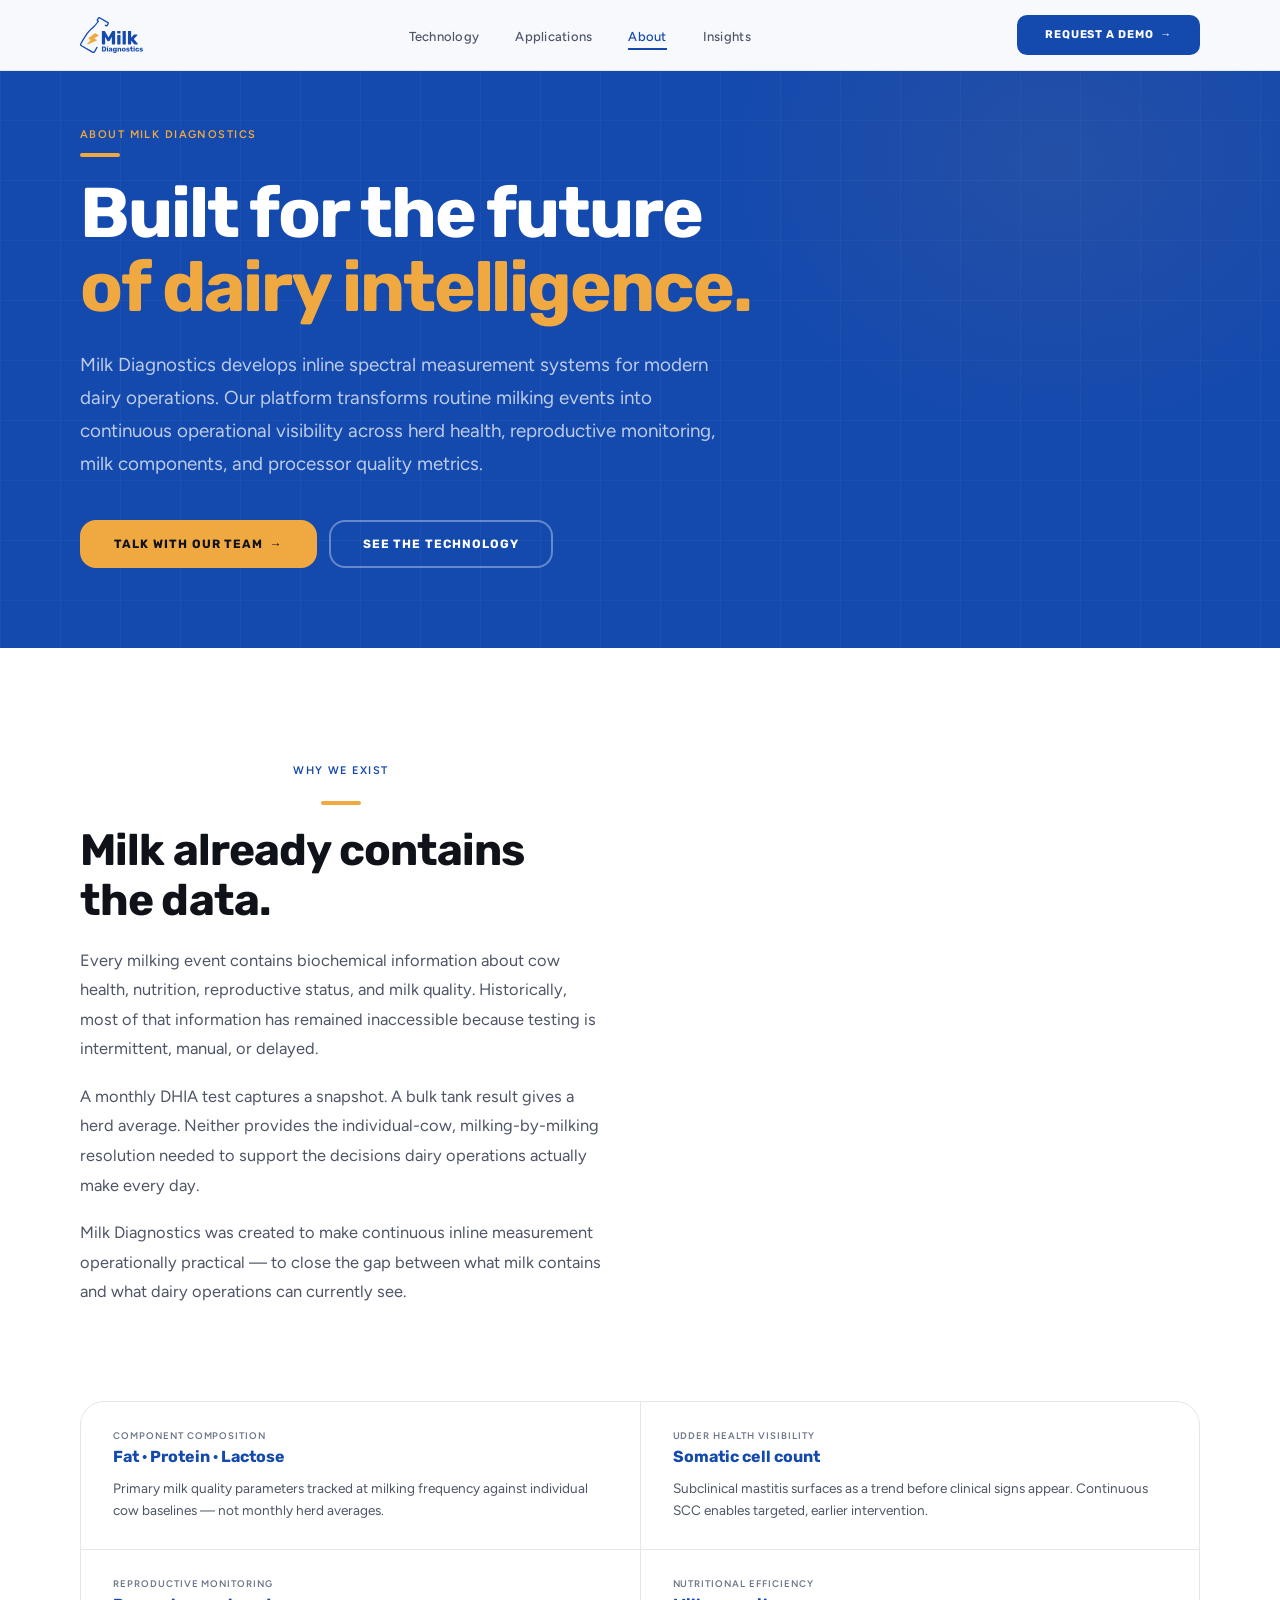
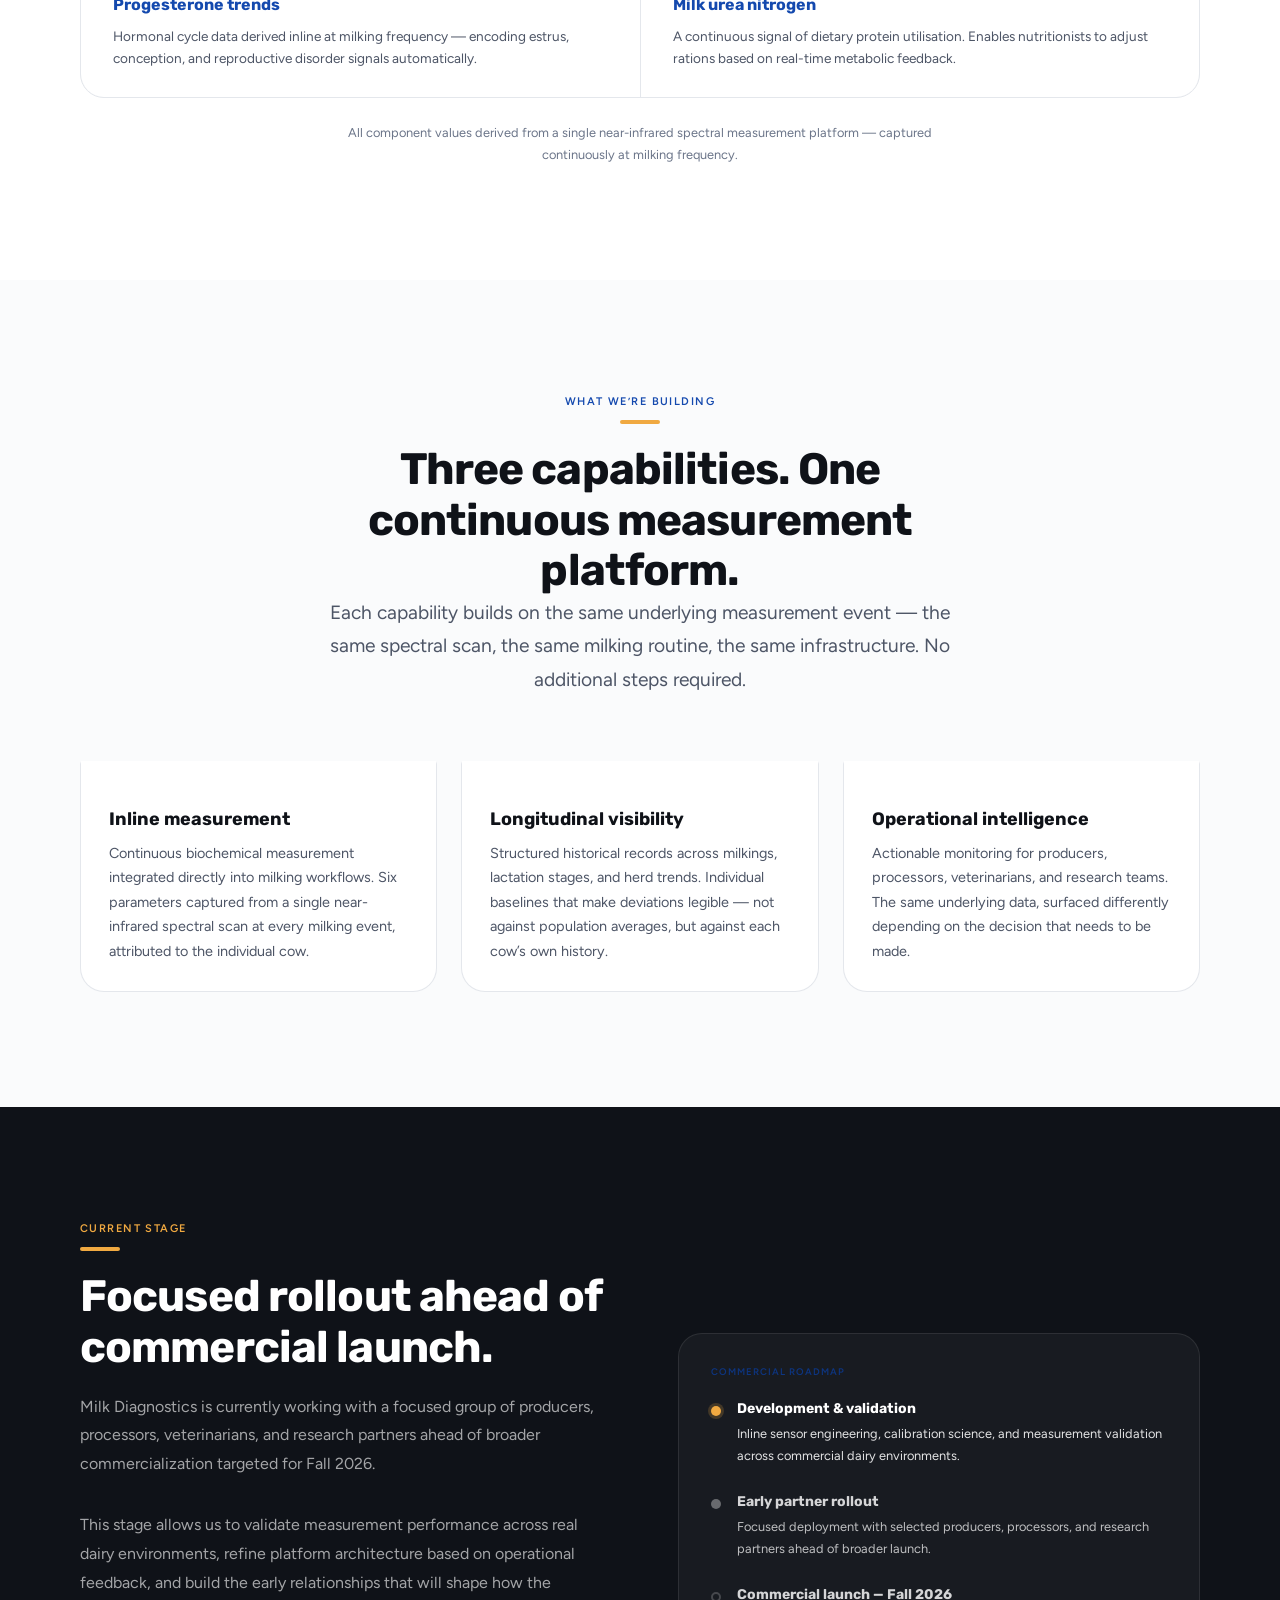
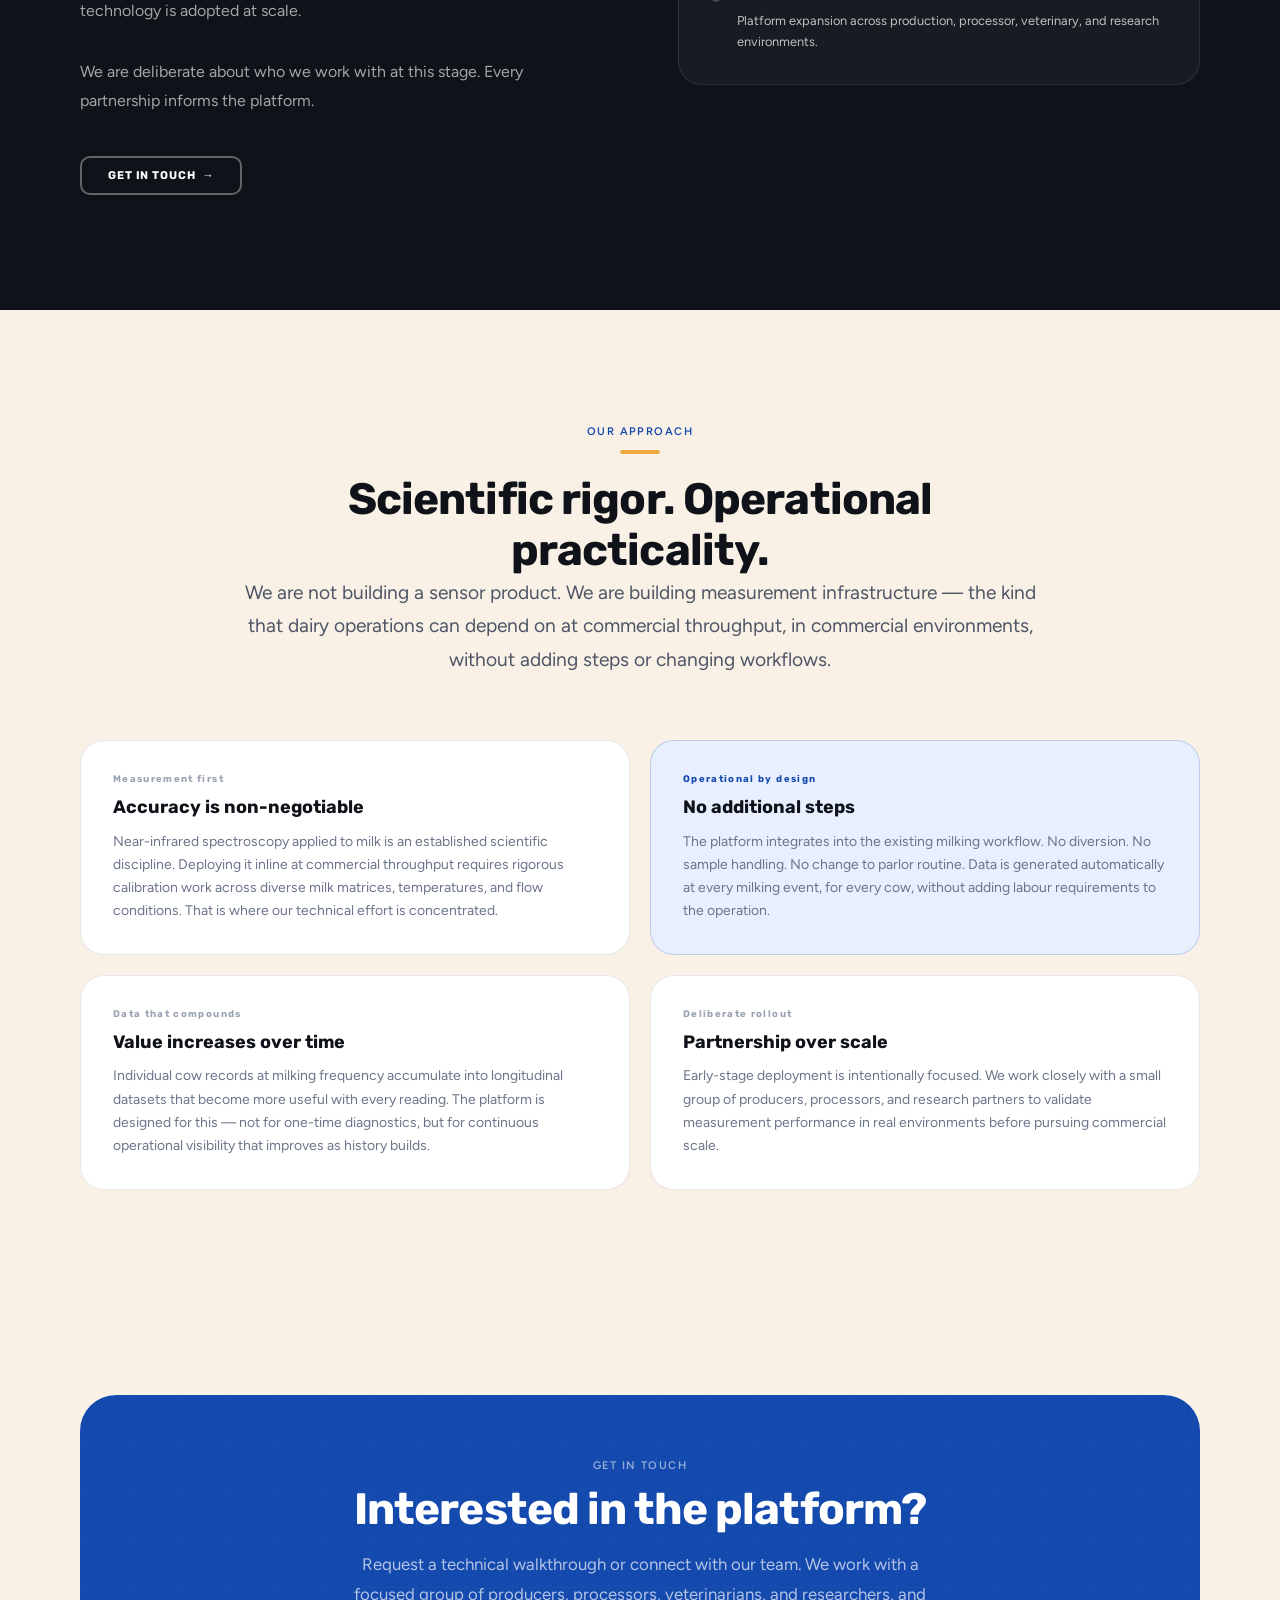
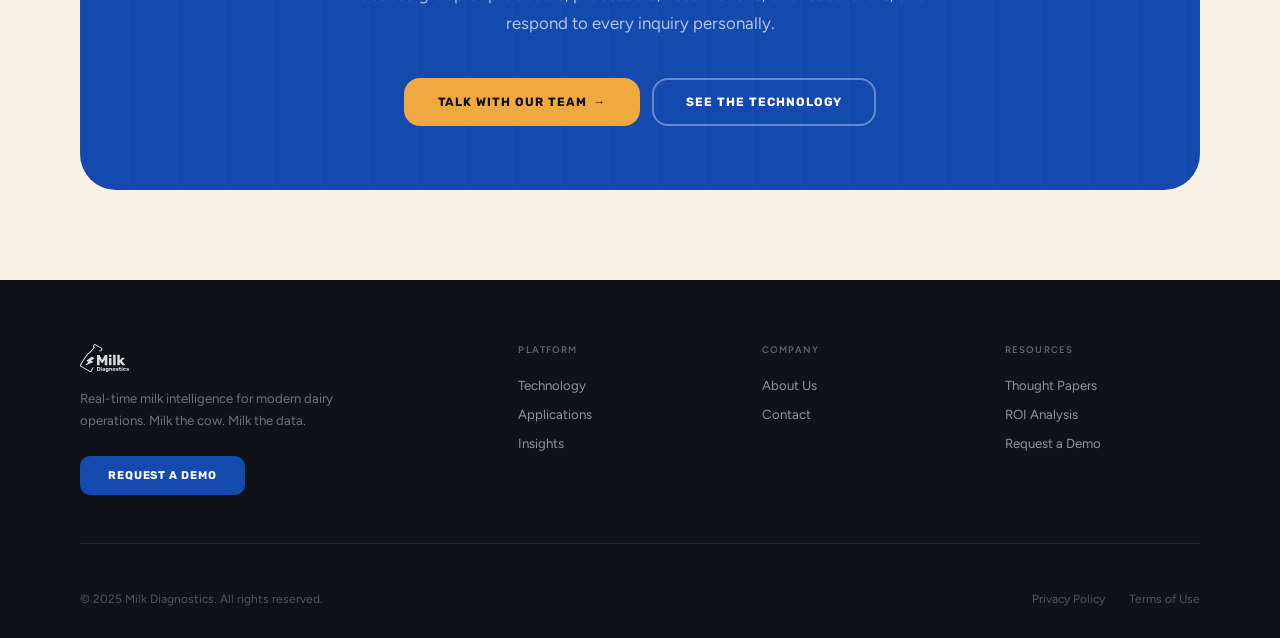
==== commit e952c140: "Remove platform from about.html" ====
--- a/about.html
+++ b/about.html
@@ -21,7 +21,6 @@
       <ul class="nav-links" role="list">
         <li><a href="technology.html"   class="nav-link">Technology</a></li>
         <li><a href="applications.html" class="nav-link">Applications</a></li>
-        <li><a href="platform.html"     class="nav-link">Platform</a></li>
         <li><a href="about.html"        class="nav-link active">About</a></li>
         <li><a href="insights.html"     class="nav-link">Insights</a></li>
       </ul>
@@ -295,7 +294,6 @@
         <ul class="footer-links" role="list">
           <li><a href="technology.html"   class="footer-link">Technology</a></li>
           <li><a href="applications.html" class="footer-link">Applications</a></li>
-          <li><a href="platform.html"     class="footer-link">Platform Overview</a></li>
           <li><a href="insights.html"     class="footer-link">Insights</a></li>
         </ul>
       </div>
--- a/styles.css
+++ b/styles.css
@@ -1033,18 +1033,16 @@
 }
 
 .tech-visual {
-  background: rgba(255,255,255,0.04);
-  border: 1px solid rgba(255,255,255,0.09);
-  border-radius: var(--radius-xl);
-  padding: 2rem;
+  background: rgba(255,255,255,0.35);
+  border: 1px solid rgba(13,53,128,0.08);
 }
 .tech-vis-label {
   font-size: 0.6rem;
   font-weight: 600;
   letter-spacing: 0.1em;
   text-transform: uppercase;
-  color: rgba(255,255,255,0.3);
-  margin-bottom: 1.5rem;
+  color: var(--blue-dark);
+}  margin-bottom: 1.5rem;
 }
 .spectrum-full-svg { width: 100%; height: 120px; }
 .tech-vis-legend {
@@ -8340,3 +8338,4729 @@
 .app-data-card h4 {
   margin: 0.75rem 0;
 }
+/* ============================================================
+   DESIGN TOKENS
+   ============================================================ */
+:root {
+  --blue:        #1449AE;
+  --blue-dark:   #0D3580;
+  --blue-mid:    #1E55C4;
+  --blue-light:  #E8EFFE;
+  --blue-dim:    rgba(20,73,174,0.08);
+  --yellow:      #F0A941;
+  --yellow-dark: #C8871A;
+  --yellow-light:#FDF3E2;
+  --cream:       #F9F1E6;
+  --cream-dark:  #EFE3CC;
+  --white:       #FFFFFF;
+  --gray-900:    #0F1218;
+  --gray-800:    #1E2229;
+  --gray-700:    #353C47;
+  --gray-600:    #4D5566;
+  --gray-500:    #6B7589;
+  --gray-400:    #9AA3B2;
+  --gray-300:    #C8CDD6;
+  --gray-200:    #E4E7EC;
+  --gray-100:    #F4F5F7;
+  --gray-50:     #FAFBFC;
+
+  --font-display: 'Rubik', sans-serif;
+  --font-body:    'Figtree', sans-serif;
+
+  --radius-sm:  6px;
+  --radius-md:  10px;
+  --radius-lg:  16px;
+  --radius-xl:  24px;
+  --radius-2xl: 36px;
+  --radius-pill:9999px;
+
+  --shadow-sm: 0 1px 4px rgba(0,0,0,0.06);
+  --shadow-md: 0 4px 16px rgba(0,0,0,0.08), 0 1px 4px rgba(0,0,0,0.04);
+  --shadow-lg: 0 8px 32px rgba(0,0,0,0.10);
+  --shadow-blue: 0 8px 32px rgba(20,73,174,0.22);
+
+  --gutter: clamp(1.25rem, 5vw, 2.5rem);
+  --max-w:  1200px;
+
+  --ease-spring: cubic-bezier(0.34,1.56,0.64,1);
+}
+
+/* ============================================================
+   RESET
+   ============================================================ */
+*, *::before, *::after { box-sizing: border-box; margin: 0; padding: 0; }
+html { scroll-behavior: smooth; font-size: 16px; }
+body {
+  font-family: var(--font-body);
+  color: var(--gray-800);
+  background: var(--white);
+  -webkit-font-smoothing: antialiased;
+  overflow-x: hidden;
+}
+img { display: block; max-width: 100%; }
+a { color: inherit; text-decoration: none; }
+ul { list-style: none; }
+button { cursor: pointer; border: none; background: none; font: inherit; }
+
+/* ============================================================
+   UTILITIES
+   ============================================================ */
+.container {
+  width: 100%;
+  max-width: var(--max-w);
+  margin: 0 auto;
+  padding: 0 var(--gutter);
+}
+.sr-only {
+  position: absolute; width: 1px; height: 1px;
+  padding: 0; margin: -1px; overflow: hidden;
+  clip: rect(0,0,0,0); white-space: nowrap; border: 0;
+}
+
+/* eyebrow */
+.eyebrow {
+  font-family: var(--font-body);
+  font-weight: 600;
+  font-size: 0.6875rem;
+  letter-spacing: 0.13em;
+  text-transform: uppercase;
+  color: var(--blue);
+  display: block;
+  margin-bottom: 0.75rem;
+}
+.eyebrow-yellow { color: var(--yellow); }
+.eyebrow-muted  { color: rgba(255,255,255,0.55); }
+
+/* accent bar */
+.accent-bar {
+  display: block;
+  width: 40px; height: 4px;
+  background: var(--yellow);
+  border-radius: var(--radius-pill);
+  margin: 0.75rem 0 1.25rem;
+}
+.accent-bar-center { margin: 0.75rem auto 1.25rem; }
+
+/* section rhythm */
+.section { padding: clamp(5rem,9vw,8rem) 0; }
+.section-sm { padding: clamp(3.5rem,6vw,5rem) 0; }
+
+.section-header {
+  max-width: 660px;
+  margin: 0 auto clamp(3rem,5vw,4.5rem);
+  text-align: center;
+}
+
+/* headings */
+h1, .h1 {
+  font-family: var(--font-display);
+  font-weight: 700;
+  font-size: clamp(2.5rem,6vw,4rem);
+  line-height: 1.1;
+  letter-spacing: -0.025em;
+  color: var(--gray-900);
+}
+h2, .h2 {
+  font-family: var(--font-display);
+  font-weight: 700;
+  font-size: clamp(1.875rem,4vw,2.75rem);
+  line-height: 1.15;
+  letter-spacing: -0.02em;
+  color: var(--gray-900);
+}
+h3, .h3 {
+  font-family: var(--font-display);
+  font-weight: 700;
+  font-size: clamp(1.25rem,2.5vw,1.625rem);
+  line-height: 1.25;
+  color: var(--gray-900);
+}
+h4, .h4 {
+  font-family: var(--font-display);
+  font-weight: 700;
+  font-size: 1.125rem;
+  line-height: 1.3;
+  color: var(--gray-900);
+}
+
+.text-white, .text-white h1, .text-white h2,
+.text-white h3, .text-white h4 { color: var(--white); }
+
+.lead {
+  font-size: clamp(1.05rem,2vw,1.2rem);
+  line-height: 1.75;
+  color: var(--gray-600);
+}
+
+/* tags */
+.tag {
+  display: inline-flex;
+  font-family: var(--font-body);
+  font-weight: 600;
+  font-size: 0.6rem;
+  letter-spacing: 0.09em;
+  text-transform: uppercase;
+  padding: 4px 10px;
+  border-radius: var(--radius-pill);
+}
+.tag-blue   { background: var(--blue-light); color: var(--blue); }
+.tag-yellow { background: var(--yellow-light); color: var(--yellow-dark); }
+.tag-cream  { background: var(--cream); color: var(--gray-600); }
+
+/* buttons */
+.btn {
+  display: inline-flex;
+  align-items: center;
+  gap: 0.4rem;
+  font-family: var(--font-display);
+  font-weight: 700;
+  font-size: 0.7rem;
+  letter-spacing: 0.08em;
+  text-transform: uppercase;
+  padding: 0.75rem 1.625rem;
+  border-radius: var(--radius-md);
+  border: 2px solid transparent;
+  transition: background 0.2s, border-color 0.2s, color 0.2s, transform 0.15s, box-shadow 0.2s;
+  white-space: nowrap;
+  cursor: pointer;
+  line-height: 1;
+}
+.btn:hover { transform: translateY(-1px); }
+.btn:active { transform: none; }
+
+.btn-primary {
+  background: var(--blue);
+  border-color: var(--blue);
+  color: var(--white);
+}
+.btn-primary:hover {
+  background: var(--blue-dark);
+  border-color: var(--blue-dark);
+  box-shadow: var(--shadow-blue);
+}
+.btn-secondary {
+  background: transparent;
+  border-color: var(--blue);
+  color: var(--blue);
+}
+.btn-secondary:hover { background: var(--blue-light); }
+
+.btn-ghost {
+  background: transparent;
+  border-color: rgba(255,255,255,0.35);
+  color: var(--white);
+}
+.btn-ghost:hover { background: rgba(255,255,255,0.1); border-color: rgba(255,255,255,0.65); }
+
+.btn-accent {
+  background: var(--yellow);
+  border-color: var(--yellow);
+  color: var(--gray-900);
+}
+.btn-accent:hover { background: var(--yellow-dark); border-color: var(--yellow-dark); }
+
+.btn-lg {
+  font-size: 0.75rem;
+  padding: 1rem 2rem;
+  border-radius: var(--radius-lg);
+}
+
+.btn-group {
+  display: flex;
+  flex-wrap: wrap;
+  gap: 0.75rem;
+  align-items: center;
+}
+
+/* arrow suffix */
+.arr::after {
+  content: 'â†’';
+  font-size: 1em;
+  transition: transform 0.15s;
+}
+.btn:hover .arr::after,
+.arr:hover::after { transform: translateX(3px); }
+
+/* cards */
+.card {
+  background: var(--white);
+  border: 1px solid var(--gray-200);
+  border-radius: var(--radius-xl);
+  padding: 2rem;
+  transition: box-shadow 0.25s, transform 0.25s;
+}
+.card:hover { box-shadow: var(--shadow-md); transform: translateY(-2px); }
+
+/* icon mark */
+.icon-mark {
+  width: 48px; height: 48px;
+  display: flex; align-items: center; justify-content: center;
+  border-radius: var(--radius-md);
+  background: var(--blue-light);
+  margin-bottom: 1.25rem;
+  flex-shrink: 0;
+}
+.icon-mark svg { width: 22px; height: 22px; color: var(--blue); }
+.icon-mark-yellow { background: var(--yellow-light); }
+.icon-mark-yellow svg { color: var(--yellow-dark); }
+
+/* grid helpers */
+.grid-3 { display: grid; grid-template-columns: repeat(3, 1fr); gap: 1.5rem; }
+.grid-4 { display: grid; grid-template-columns: repeat(4, 1fr); gap: 1.5rem; }
+.grid-2 { display: grid; grid-template-columns: repeat(2, 1fr); gap: 2rem; }
+
+/* fade-in animation */
+.fade-up {
+  opacity: 0;
+  transform: translateY(24px);
+  transition: opacity 0.6s ease, transform 0.6s ease;
+}
+.fade-up.visible { opacity: 1; transform: none; }
+.fade-up:nth-child(2) { transition-delay: 0.08s; }
+.fade-up:nth-child(3) { transition-delay: 0.16s; }
+.fade-up:nth-child(4) { transition-delay: 0.24s; }
+.fade-up:nth-child(5) { transition-delay: 0.32s; }
+
+/* ============================================================
+   NAVIGATION
+   ============================================================ */
+.nav {
+  position: fixed;
+  top: 0; left: 0; right: 0;
+  z-index: 200;
+  background: rgba(255,255,255,0.97);
+  backdrop-filter: blur(12px);
+  -webkit-backdrop-filter: blur(12px);
+  border-bottom: 1px solid var(--gray-200);
+  transition: box-shadow 0.25s;
+}
+.nav.scrolled { box-shadow: var(--shadow-sm); }
+
+.nav-inner {
+  display: flex;
+  align-items: center;
+  justify-content: space-between;
+  height: 70px;
+  gap: 2rem;
+}
+
+/* Logo mark text (replace with <img> for real logo) */
+.nav-logo {
+  display: flex;
+  align-items: center;
+  gap: 0.5rem;
+  flex-shrink: 0;
+}
+
+/* Full logo lockup â€” SVG contains both mark and wordmark */
+.nav-logo-img {
+  height: 36px;
+  width: auto;
+  display: block;
+}
+
+.nav-logo-mark { display: none; }
+.nav-logo-mark svg { width: 18px; height: 18px; color: var(--white); }
+.nav-logo-text {
+  font-family: var(--font-display);
+  font-weight: 700;
+  font-size: 0.9rem;
+  color: var(--gray-900);
+  letter-spacing: -0.01em;
+  display: none;
+}
+
+.nav-links {
+  display: flex;
+  align-items: center;
+  gap: 2.25rem;
+}
+.nav-link {
+  font-family: var(--font-body);
+  font-weight: 500;
+  font-size: 0.8125rem;
+  color: var(--gray-600);
+  letter-spacing: 0.02em;
+  padding: 0.25rem 0;
+  border-bottom: 2px solid transparent;
+  transition: color 0.15s, border-color 0.15s;
+}
+.nav-link:hover, .nav-link.active {
+  color: var(--blue);
+  border-bottom-color: var(--blue);
+}
+
+.nav-actions { display: flex; align-items: center; gap: 0.75rem; flex-shrink: 0; }
+
+/* ============================================================
+   HERO
+   ============================================================ */
+.hero {
+  min-height: 100vh;
+  background: var(--blue);
+  display: flex;
+  align-items: center;
+  padding: 7rem 0 5rem;
+  position: relative;
+  overflow: hidden;
+}
+
+/* Decorative grid overlay */
+.hero::before {
+  content: '';
+  position: absolute;
+  inset: 0;
+  background-image:
+    linear-gradient(rgba(255,255,255,0.03) 1px, transparent 1px),
+    linear-gradient(90deg, rgba(255,255,255,0.03) 1px, transparent 1px);
+  background-size: 60px 60px;
+  pointer-events: none;
+}
+
+/* Decorative glow blob */
+.hero::after {
+  content: '';
+  position: absolute;
+  top: -20%;
+  right: -10%;
+  width: 55%;
+  height: 90%;
+  background: radial-gradient(ellipse at center, rgba(240,169,65,0.07) 0%, transparent 70%);
+  pointer-events: none;
+}
+
+.hero-inner {
+  display: grid;
+  grid-template-columns: 1fr 1fr;
+  gap: clamp(3rem,5vw,5rem);
+  align-items: center;
+  position: relative;
+  z-index: 1;
+}
+
+.hero-eyebrow {
+  display: inline-flex;
+  align-items: center;
+  gap: 0.5rem;
+  background: rgba(255,255,255,0.1);
+  border: 1px solid rgba(255,255,255,0.15);
+  border-radius: var(--radius-pill);
+  padding: 0.35rem 0.875rem;
+  font-family: var(--font-body);
+  font-weight: 600;
+  font-size: 0.65rem;
+  letter-spacing: 0.1em;
+  text-transform: uppercase;
+  color: var(--yellow);
+  margin-bottom: 1.5rem;
+}
+.hero-eyebrow-dot {
+  width: 6px; height: 6px;
+  background: var(--yellow);
+  border-radius: 50%;
+}
+
+.hero-headline {
+  font-family: var(--font-display);
+  font-weight: 700;
+  font-size: clamp(2.75rem,5.5vw,4.5rem);
+  line-height: 1.05;
+  letter-spacing: -0.03em;
+  color: var(--white);
+  margin-bottom: 1.5rem;
+}
+.hero-headline em {
+  font-style: normal;
+  color: var(--yellow);
+}
+
+.hero-sub {
+  font-size: clamp(1rem,1.8vw,1.175rem);
+  line-height: 1.75;
+  color: rgba(255,255,255,0.72);
+  max-width: 520px;
+  margin-bottom: 2.5rem;
+}
+
+/* Hero data visualization panel */
+.hero-panel {
+  background: rgba(255,255,255,0.06);
+  border: 1px solid rgba(255,255,255,0.12);
+  border-radius: var(--radius-xl);
+  padding: 1.75rem;
+  position: relative;
+}
+
+.hero-panel-label {
+  font-family: var(--font-body);
+  font-weight: 600;
+  font-size: 0.625rem;
+  letter-spacing: 0.12em;
+  text-transform: uppercase;
+  color: rgba(255,255,255,0.45);
+  margin-bottom: 1.25rem;
+  display: flex;
+  align-items: center;
+  gap: 0.5rem;
+}
+.hero-panel-label-dot {
+  width: 6px; height: 6px;
+  background: var(--yellow);
+  border-radius: 50%;
+  animation: pulse 2s infinite;
+}
+@keyframes pulse {
+  0%, 100% { opacity: 1; transform: scale(1); }
+  50% { opacity: 0.5; transform: scale(0.85); }
+}
+
+.hero-metrics {
+  display: grid;
+  grid-template-columns: 1fr 1fr 1fr;
+  gap: 0.875rem;
+  margin-bottom: 1.25rem;
+}
+
+.hero-metric {
+  background: rgba(255,255,255,0.07);
+  border: 1px solid rgba(255,255,255,0.09);
+  border-radius: var(--radius-md);
+  padding: 1rem 0.875rem;
+}
+.hero-metric-name {
+  font-size: 0.6rem;
+  font-weight: 600;
+  letter-spacing: 0.08em;
+  text-transform: uppercase;
+  color: rgba(255,255,255,0.45);
+  margin-bottom: 0.35rem;
+}
+.hero-metric-val {
+  font-family: var(--font-display);
+  font-weight: 700;
+  font-size: 1.25rem;
+  color: var(--white);
+  line-height: 1;
+}
+.hero-metric-unit {
+  font-size: 0.65rem;
+  color: rgba(255,255,255,0.45);
+  margin-top: 0.2rem;
+}
+.hero-metric-trend {
+  display: inline-flex;
+  align-items: center;
+  gap: 0.2rem;
+  font-size: 0.6rem;
+  font-weight: 600;
+  color: #4ade80;
+  background: rgba(74,222,128,0.12);
+  padding: 2px 5px;
+  border-radius: 3px;
+  margin-top: 0.3rem;
+}
+.hero-metric-trend.warn { color: var(--yellow); background: rgba(240,169,65,0.15); }
+
+/* Inline sparkline SVG bars */
+.sparkline {
+  display: flex;
+  align-items: flex-end;
+  gap: 2px;
+  height: 28px;
+  margin-top: 0.75rem;
+}
+.sparkline-bar {
+  flex: 1;
+  background: rgba(255,255,255,0.15);
+  border-radius: 2px 2px 0 0;
+  transition: background 0.2s;
+}
+.sparkline-bar.hi { background: rgba(240,169,65,0.6); }
+.sparkline-bar.active { background: rgba(255,255,255,0.55); }
+
+.hero-panel-footer {
+  display: flex;
+  align-items: center;
+  justify-content: space-between;
+  padding-top: 1rem;
+  border-top: 1px solid rgba(255,255,255,0.08);
+  font-size: 0.675rem;
+  color: rgba(255,255,255,0.4);
+  font-weight: 500;
+  letter-spacing: 0.04em;
+}
+
+/* ============================================================
+   CREDENTIAL STRIP
+   ============================================================ */
+.strip {
+  background: var(--gray-900);
+  padding: 1.375rem 0;
+}
+.strip-inner {
+  display: flex;
+  align-items: center;
+  gap: 0;
+}
+.strip-label {
+  font-size: 0.625rem;
+  font-weight: 600;
+  letter-spacing: 0.12em;
+  text-transform: uppercase;
+  color: rgba(255,255,255,0.35);
+  white-space: nowrap;
+  padding-right: 2rem;
+  border-right: 1px solid rgba(255,255,255,0.1);
+  margin-right: 2rem;
+  flex-shrink: 0;
+}
+.strip-items {
+  display: flex;
+  align-items: center;
+  gap: 0;
+  flex: 1;
+  overflow: hidden;
+}
+.strip-item {
+  display: flex;
+  align-items: center;
+  gap: 0.5rem;
+  font-family: var(--font-body);
+  font-weight: 500;
+  font-size: 0.75rem;
+  color: rgba(255,255,255,0.7);
+  padding: 0 2rem;
+  border-right: 1px solid rgba(255,255,255,0.08);
+  white-space: nowrap;
+}
+.strip-item:first-child { padding-left: 0; }
+.strip-item:last-child { border-right: none; }
+.strip-dot {
+  width: 6px; height: 6px;
+  background: var(--yellow);
+  border-radius: 50%;
+  flex-shrink: 0;
+}
+
+/* ============================================================
+   PROBLEM SECTION
+   ============================================================ */
+.problem { background: var(--gray-50); }
+
+.problem-grid {
+  display: grid;
+  grid-template-columns: 1fr 1fr;
+  gap: clamp(3rem,6vw,6rem);
+  align-items: center;
+}
+
+.problem-text h2 { margin-bottom: 1.25rem; }
+.problem-text p {
+  font-size: 1.025rem;
+  line-height: 1.8;
+  color: var(--gray-600);
+  margin-bottom: 1.125rem;
+}
+.problem-text p:last-child { margin-bottom: 0; }
+
+.problem-contrast {
+  background: var(--white);
+  border: 1px solid var(--gray-200);
+  border-radius: var(--radius-xl);
+  overflow: hidden;
+}
+.contrast-row {
+  display: grid;
+  grid-template-columns: 1fr 1fr;
+}
+.contrast-col {
+  padding: 1.75rem;
+}
+.contrast-col:first-child {
+  border-right: 1px solid var(--gray-200);
+  background: var(--gray-50);
+}
+.contrast-col-label {
+  font-size: 0.625rem;
+  font-weight: 600;
+  letter-spacing: 0.12em;
+  text-transform: uppercase;
+  color: var(--gray-400);
+  margin-bottom: 1rem;
+  display: flex;
+  align-items: center;
+  gap: 0.4rem;
+}
+.contrast-col-label-dot {
+  width: 6px; height: 6px;
+  border-radius: 50%;
+}
+.dot-gray { background: var(--gray-300); }
+.dot-blue { background: var(--blue); }
+
+.contrast-item {
+  display: flex;
+  align-items: flex-start;
+  gap: 0.6rem;
+  margin-bottom: 0.75rem;
+  font-size: 0.825rem;
+  color: var(--gray-600);
+  line-height: 1.5;
+}
+.contrast-item:last-child { margin-bottom: 0; }
+.contrast-item-icon {
+  width: 16px; height: 16px;
+  flex-shrink: 0;
+  margin-top: 1px;
+}
+.contrast-item-icon.x { color: var(--gray-400); }
+.contrast-item-icon.check { color: var(--blue); }
+
+.contrast-divider {
+  height: 1px;
+  background: var(--gray-200);
+}
+
+/* ============================================================
+   PRODUCT INTRO
+   ============================================================ */
+.product { background: var(--white); }
+
+.product-intro {
+  display: grid;
+  grid-template-columns: 1fr 1fr;
+  gap: clamp(3rem,6vw,6rem);
+  align-items: center;
+  margin-bottom: clamp(3.5rem,6vw,5rem);
+}
+
+.product-intro-text h2 { margin-bottom: 1.25rem; }
+.product-intro-text p {
+  font-size: 1.025rem;
+  line-height: 1.8;
+  color: var(--gray-600);
+  margin-bottom: 1.125rem;
+}
+
+/* Device mockup */
+.device-wrap {
+  background: var(--blue);
+  border-radius: var(--radius-xl);
+  padding: 2rem;
+  aspect-ratio: 4/3;
+  display: flex;
+  flex-direction: column;
+  justify-content: space-between;
+  position: relative;
+  overflow: hidden;
+}
+.device-wrap::before {
+  content: '';
+  position: absolute; inset: 0;
+  background-image:
+    linear-gradient(rgba(255,255,255,0.025) 1px, transparent 1px),
+    linear-gradient(90deg, rgba(255,255,255,0.025) 1px, transparent 1px);
+  background-size: 40px 40px;
+}
+.device-header {
+  display: flex;
+  align-items: center;
+  justify-content: space-between;
+  position: relative; z-index: 1;
+}
+.device-title {
+  font-family: var(--font-display);
+  font-weight: 700;
+  font-size: 0.75rem;
+  color: rgba(255,255,255,0.85);
+  letter-spacing: 0.05em;
+  text-transform: uppercase;
+}
+.device-status {
+  display: flex;
+  align-items: center;
+  gap: 0.35rem;
+  font-size: 0.6rem;
+  font-weight: 600;
+  letter-spacing: 0.08em;
+  color: #4ade80;
+  text-transform: uppercase;
+}
+.device-status-dot {
+  width: 6px; height: 6px;
+  background: #4ade80;
+  border-radius: 50%;
+  animation: pulse 2s infinite;
+}
+
+.device-spectrum {
+  position: relative; z-index: 1;
+  margin: 0.5rem 0;
+}
+.spectrum-svg { width: 100%; height: 70px; }
+
+.device-readings {
+  display: grid;
+  grid-template-columns: repeat(3, 1fr);
+  gap: 0.5rem;
+  position: relative; z-index: 1;
+}
+.device-reading {
+  background: rgba(255,255,255,0.09);
+  border: 1px solid rgba(255,255,255,0.1);
+  border-radius: var(--radius-sm);
+  padding: 0.625rem 0.75rem;
+}
+.device-reading-label {
+  font-size: 0.55rem;
+  font-weight: 600;
+  letter-spacing: 0.1em;
+  text-transform: uppercase;
+  color: rgba(255,255,255,0.4);
+  margin-bottom: 0.25rem;
+}
+.device-reading-val {
+  font-family: var(--font-display);
+  font-weight: 700;
+  font-size: 1.1rem;
+  color: var(--white);
+  line-height: 1;
+}
+.device-reading-unit {
+  font-size: 0.575rem;
+  color: rgba(255,255,255,0.4);
+  margin-top: 0.15rem;
+}
+
+/* 3-col feature cards below product intro */
+.product-features { }
+.feature-card {
+  background: var(--white);
+  border: 1px solid var(--gray-200);
+  border-top: 3px solid transparent;
+  border-radius: 0 0 var(--radius-xl) var(--radius-xl);
+  padding: 1.75rem;
+  transition: border-top-color 0.2s, box-shadow 0.2s, transform 0.2s;
+}
+.feature-card:hover {
+  border-top-color: var(--blue);
+  box-shadow: var(--shadow-md);
+  transform: translateY(-2px);
+}
+.feature-card h4 { margin: 1rem 0 0.6rem; }
+.feature-card p {
+  font-size: 0.9rem;
+  line-height: 1.7;
+  color: var(--gray-600);
+}
+
+/* ============================================================
+   APPLICATIONS
+   ============================================================ */
+.applications { background: var(--cream); }
+
+.app-grid { display: grid; grid-template-columns: repeat(4, 1fr); gap: 1.25rem; }
+
+.app-card {
+  background: var(--white);
+  border: 1.5px solid var(--gray-200);
+  border-radius: var(--radius-xl);
+  padding: 1.75rem;
+  transition: border-color 0.2s, box-shadow 0.2s, transform 0.2s;
+  display: flex;
+  flex-direction: column;
+}
+.app-card:hover {
+  border-color: var(--blue);
+  box-shadow: var(--shadow-md);
+  transform: translateY(-2px);
+}
+.app-card-tag { margin-bottom: 1rem; }
+.app-card h4 { margin-bottom: 0.625rem; }
+.app-card p {
+  font-size: 0.875rem;
+  line-height: 1.7;
+  color: var(--gray-600);
+  flex: 1;
+  margin-bottom: 1.25rem;
+}
+.app-card-stat {
+  font-family: var(--font-display);
+  font-weight: 700;
+  font-size: 1.25rem;
+  color: var(--blue);
+  line-height: 1.2;
+  margin-bottom: 0.25rem;
+}
+.app-card-stat-label {
+  font-size: 0.7rem;
+  color: var(--gray-500);
+  margin-bottom: 1.25rem;
+}
+.app-card-link {
+  font-family: var(--font-display);
+  font-weight: 700;
+  font-size: 0.65rem;
+  letter-spacing: 0.08em;
+  text-transform: uppercase;
+  color: var(--blue);
+  display: flex;
+  align-items: center;
+  gap: 0.3rem;
+  transition: gap 0.15s;
+}
+.app-card:hover .app-card-link { gap: 0.55rem; }
+
+/* ============================================================
+   ROI SECTION
+   ============================================================ */
+.roi { background: var(--blue); }
+
+.roi-inner {
+  display: grid;
+  grid-template-columns: 1fr 1fr;
+  gap: clamp(3rem,6vw,6rem);
+  align-items: start;
+}
+
+.roi-text h2 { color: var(--white); margin-bottom: 1.25rem; }
+.roi-text h2 em { font-style: normal; color: var(--yellow); }
+.roi-text p {
+  font-size: 1rem;
+  line-height: 1.8;
+  color: rgba(255,255,255,0.68);
+  margin-bottom: 2rem;
+}
+
+.roi-table-wrap {
+  background: rgba(255,255,255,0.06);
+  border: 1px solid rgba(255,255,255,0.12);
+  border-radius: var(--radius-xl);
+  overflow: hidden;
+}
+.roi-table {
+  width: 100%;
+  border-collapse: collapse;
+  font-size: 0.8375rem;
+}
+.roi-table th {
+  font-family: var(--font-body);
+  font-weight: 600;
+  font-size: 0.575rem;
+  letter-spacing: 0.12em;
+  text-transform: uppercase;
+  color: rgba(255,255,255,0.35);
+  padding: 0.875rem 1.25rem;
+  text-align: left;
+  border-bottom: 1px solid rgba(255,255,255,0.1);
+}
+.roi-table th:not(:first-child) { text-align: right; }
+.roi-table td {
+  padding: 0.75rem 1.25rem;
+  color: rgba(255,255,255,0.78);
+  border-bottom: 1px solid rgba(255,255,255,0.06);
+  font-size: 0.825rem;
+}
+.roi-table td:not(:first-child) { text-align: right; }
+.roi-table tbody tr:last-child td { border-bottom: none; }
+.roi-table .row-total {
+  background: rgba(255,255,255,0.07);
+  border-top: 1px solid rgba(255,255,255,0.12) !important;
+}
+.roi-table .row-total td {
+  font-family: var(--font-display);
+  font-weight: 700;
+  font-size: 0.9rem;
+  color: var(--yellow);
+  border-bottom: none;
+  padding: 1rem 1.25rem;
+}
+.roi-table .row-cost td { color: rgba(255,255,255,0.45); font-size: 0.775rem; }
+.roi-table .row-sub td {
+  font-family: var(--font-display);
+  font-weight: 700;
+  font-size: 0.85rem;
+  color: var(--white);
+  border-top: 1px solid rgba(255,255,255,0.1);
+  border-bottom: 1px solid rgba(255,255,255,0.1);
+}
+
+/* ============================================================
+   AUDIENCE SECTION
+   ============================================================ */
+.audience { background: var(--white); }
+
+.audience-grid {
+  display: grid;
+  grid-template-columns: repeat(2, 1fr);
+  gap: 1.25rem;
+}
+
+.audience-card {
+  background: var(--gray-50);
+  border: 1px solid var(--gray-200);
+  border-radius: var(--radius-xl);
+  padding: 2rem;
+  transition: border-color 0.2s, background 0.2s, box-shadow 0.2s;
+}
+.audience-card:hover {
+  border-color: var(--blue);
+  background: var(--blue-light);
+  box-shadow: var(--shadow-sm);
+}
+.audience-card-role {
+  font-family: var(--font-body);
+  font-weight: 600;
+  font-size: 0.6rem;
+  letter-spacing: 0.12em;
+  text-transform: uppercase;
+  color: var(--blue);
+  margin-bottom: 0.75rem;
+}
+.audience-card h4 { margin-bottom: 0.75rem; }
+.audience-card p {
+  font-size: 0.9rem;
+  line-height: 1.7;
+  color: var(--gray-600);
+  margin-bottom: 1rem;
+}
+.audience-card-benefit {
+  display: flex;
+  align-items: center;
+  gap: 0.5rem;
+  font-size: 0.775rem;
+  font-weight: 600;
+  color: var(--blue);
+  padding: 0.5rem 0.875rem;
+  background: rgba(20,73,174,0.07);
+  border-radius: var(--radius-pill);
+  width: fit-content;
+  margin-bottom: 1rem;
+}
+.audience-card-link {
+  font-family: var(--font-display);
+  font-weight: 700;
+  font-size: 0.625rem;
+  letter-spacing: 0.08em;
+  text-transform: uppercase;
+  color: var(--blue);
+  display: flex;
+  align-items: center;
+  gap: 0.3rem;
+  transition: gap 0.15s;
+}
+.audience-card:hover .audience-card-link { gap: 0.55rem; }
+
+/* ============================================================
+   TECHNOLOGY SNIPPET
+   ============================================================ */
+.technology { background: var(--gray-900); }
+
+.tech-inner {
+  display: grid;
+  grid-template-columns: 1fr 1fr;
+  gap: clamp(3rem,6vw,6rem);
+  align-items: center;
+}
+
+.tech-text .eyebrow { color: var(--yellow); }
+.tech-text h2 { color: var(--white); margin-bottom: 1.25rem; }
+.tech-text p {
+  font-size: 1rem;
+  line-height: 1.8;
+  color: rgba(255,255,255,0.62);
+  margin-bottom: 2rem;
+}
+
+.tech-visual {
+  background: rgba(255,255,255,0.04);
+  border: 1px solid rgba(255,255,255,0.09);
+  border-radius: var(--radius-xl);
+  padding: 2rem;
+}
+.tech-vis-label {
+  font-size: 0.6rem;
+  font-weight: 600;
+  letter-spacing: 0.1em;
+  text-transform: uppercase;
+  color: rgba(255,255,255,0.3);
+  margin-bottom: 1.5rem;
+}
+.spectrum-full-svg { width: 100%; height: 120px; }
+.tech-vis-legend {
+  display: flex;
+  gap: 1.25rem;
+  flex-wrap: wrap;
+  margin-top: 1rem;
+}
+.legend-item {
+  display: flex;
+  align-items: center;
+  gap: 0.4rem;
+  font-size: 0.65rem;
+  font-weight: 500;
+  color: rgba(255,255,255,0.5);
+}
+.legend-dot {
+  width: 8px; height: 8px;
+  border-radius: 50%;
+  flex-shrink: 0;
+}
+
+/* ============================================================
+   INSIGHTS SECTION
+   ============================================================ */
+.insights { background: var(--white); }
+
+.insights-grid { display: grid; grid-template-columns: repeat(3, 1fr); gap: 1.5rem; }
+
+.insight-card {
+  background: var(--white);
+  border: 1px solid var(--gray-200);
+  border-radius: var(--radius-xl);
+  overflow: hidden;
+  transition: box-shadow 0.25s, transform 0.25s;
+}
+.insight-card:hover { box-shadow: var(--shadow-md); transform: translateY(-2px); }
+
+.insight-card-top {
+  background: var(--blue-light);
+  padding: 1.5rem;
+  display: flex;
+  align-items: center;
+  justify-content: center;
+  height: 110px;
+}
+.insight-card-icon {
+  width: 48px; height: 48px;
+  background: var(--blue);
+  border-radius: var(--radius-md);
+  display: flex; align-items: center; justify-content: center;
+}
+.insight-card-icon svg { width: 22px; height: 22px; color: var(--white); }
+
+.insight-card-body { padding: 1.5rem; }
+.insight-card-body .tag { margin-bottom: 0.875rem; }
+.insight-card-body h4 { margin-bottom: 0.625rem; font-size: 1rem; }
+.insight-card-body p {
+  font-size: 0.85rem;
+  line-height: 1.7;
+  color: var(--gray-600);
+  margin-bottom: 1.25rem;
+}
+.insight-link {
+  font-family: var(--font-display);
+  font-weight: 700;
+  font-size: 0.625rem;
+  letter-spacing: 0.08em;
+  text-transform: uppercase;
+  color: var(--blue);
+  display: flex;
+  align-items: center;
+  gap: 0.3rem;
+  transition: gap 0.15s;
+}
+.insight-card:hover .insight-link { gap: 0.55rem; }
+
+/* ============================================================
+   CTA SECTION
+   ============================================================ */
+.cta-section {
+  background: var(--cream);
+  padding: clamp(4rem,7vw,6.5rem) 0;
+}
+.cta-box {
+  background: var(--blue);
+  border-radius: var(--radius-2xl);
+  padding: clamp(3rem,5vw,5rem);
+  text-align: center;
+  position: relative;
+  overflow: hidden;
+}
+.cta-box::before {
+  content: '';
+  position: absolute; inset: 0;
+  background-image:
+    linear-gradient(rgba(255,255,255,0.025) 1px, transparent 1px),
+    linear-gradient(90deg, rgba(255,255,255,0.025) 1px, transparent 1px);
+  background-size: 48px 48px;
+}
+.cta-box > * { position: relative; z-index: 1; }
+.cta-box h2 {
+  color: var(--white);
+  font-size: clamp(1.875rem,4vw,2.75rem);
+  margin-bottom: 1rem;
+}
+.cta-box p {
+  font-size: 1.05rem;
+  line-height: 1.75;
+  color: rgba(255,255,255,0.68);
+  max-width: 600px;
+  margin: 0 auto 2.5rem;
+}
+
+/* ============================================================
+   FOOTER
+   ============================================================ */
+.footer {
+  background: var(--gray-900);
+  padding: 4rem 0 2rem;
+}
+.footer-top {
+  display: grid;
+  grid-template-columns: 2fr 1fr 1fr 1fr;
+  gap: 3rem;
+  margin-bottom: 3rem;
+  padding-bottom: 3rem;
+  border-bottom: 1px solid rgba(255,255,255,0.08);
+}
+.footer-brand {}
+.footer-logo {
+  display: flex;
+  align-items: center;
+  gap: 0.5rem;
+  margin-bottom: 1rem;
+}
+
+.footer-logo-mark {
+  width: 32px; height: 32px;
+  background: var(--blue);
+  border-radius: var(--radius-sm);
+  display: flex; align-items: center; justify-content: center;
+}
+.footer-logo-mark svg { width: 16px; height: 16px; color: var(--white); }
+.footer-logo-text {
+  font-family: var(--font-display);
+  font-weight: 700;
+  font-size: 0.875rem;
+  color: var(--white);
+}
+.footer-tagline {
+  font-size: 0.825rem;
+  line-height: 1.65;
+  color: rgba(255,255,255,0.4);
+  max-width: 280px;
+  margin-bottom: 1.5rem;
+}
+.footer-col-title {
+  font-family: var(--font-body);
+  font-weight: 600;
+  font-size: 0.6rem;
+  letter-spacing: 0.12em;
+  text-transform: uppercase;
+  color: rgba(255,255,255,0.35);
+  margin-bottom: 1.25rem;
+}
+.footer-links { display: flex; flex-direction: column; gap: 0.625rem; }
+.footer-link {
+  font-size: 0.825rem;
+  color: rgba(255,255,255,0.55);
+  transition: color 0.15s;
+}
+.footer-link:hover { color: var(--white); }
+
+.footer-bottom {
+  display: flex;
+  align-items: center;
+  justify-content: space-between;
+  flex-wrap: wrap;
+  gap: 1rem;
+}
+.footer-copy {
+  font-size: 0.75rem;
+  color: rgba(255,255,255,0.28);
+}
+.footer-legal {
+  display: flex;
+  gap: 1.5rem;
+}
+.footer-legal a {
+  font-size: 0.75rem;
+  color: rgba(255,255,255,0.28);
+  transition: color 0.15s;
+}
+.footer-legal a:hover { color: rgba(255,255,255,0.6); }
+
+/* ============================================================
+   RESPONSIVE
+   ============================================================ */
+@media (max-width: 1024px) {
+  .hero-inner { grid-template-columns: 1fr; }
+  /* Hide decorative data panel on non-contact pages only */
+  .hero:not(.hero-contact) .hero-panel { display: none; }
+  .hero { min-height: auto; padding: 8rem 0 5rem; }
+  .problem-grid { grid-template-columns: 1fr; }
+  .product-intro { grid-template-columns: 1fr; }
+  .device-wrap { display: none; }
+  .app-grid { grid-template-columns: repeat(2, 1fr); }
+  .roi-inner { grid-template-columns: 1fr; }
+  .tech-inner { grid-template-columns: 1fr; }
+  .footer-top { grid-template-columns: 1fr 1fr; gap: 2rem; }
+}
+
+@media (max-width: 768px) {
+  .nav-links { display: none; }
+  .grid-3 { grid-template-columns: 1fr; }
+  .grid-4 { grid-template-columns: 1fr; }
+  .grid-2 { grid-template-columns: 1fr; }
+  .app-grid { grid-template-columns: 1fr; }
+  .audience-grid { grid-template-columns: 1fr; }
+  .insights-grid { grid-template-columns: 1fr; }
+  .strip-inner { flex-direction: column; align-items: flex-start; gap: 0.875rem; }
+  .strip-items { flex-wrap: wrap; gap: 0.75rem; }
+  .strip-item { padding: 0; border: none; }
+  .strip-label { border: none; padding: 0; margin: 0; }
+  .section-header { text-align: left; }
+  .accent-bar-center { margin-left: 0; }
+  .footer-top { grid-template-columns: 1fr; gap: 2rem; }
+  .footer-bottom { flex-direction: column; align-items: flex-start; }
+  .hero-sub { max-width: 100%; }
+}
+
+
+/* ============================================================
+   INNER-PAGE EXTENSIONS
+   Every rule below is derived directly from the homepage design
+   system above. No new design language is introduced.
+   ============================================================ */
+
+/* ----------------------------------------------------------
+   PAGE HERO
+   Same visual as .hero: --blue bg, grid overlay ::before,
+   glow blob ::after, eyebrow-yellow, white h1/lead.
+   Shorter than homepage hero (no 100vh).
+   ---------------------------------------------------------- */
+.page-hero {
+  background: var(--blue);
+  padding: clamp(7rem, 10vw, 9rem) 0 clamp(3.5rem, 5vw, 5rem);
+  position: relative;
+  overflow: hidden;
+}
+.page-hero::before {
+  content: '';
+  position: absolute; inset: 0;
+  background-image:
+    linear-gradient(rgba(255,255,255,0.03) 1px, transparent 1px),
+    linear-gradient(90deg, rgba(255,255,255,0.03) 1px, transparent 1px);
+  background-size: 60px 60px;
+  pointer-events: none;
+}
+.page-hero::after {
+  content: '';
+  position: absolute;
+  top: -30%; right: -5%;
+  width: 45%; height: 120%;
+  background: radial-gradient(ellipse at center, rgba(240,169,65,0.06) 0%, transparent 70%);
+  pointer-events: none;
+}
+.page-hero-inner {
+  position: relative;
+  z-index: 1;
+  max-width: 780px;
+}
+.page-hero .eyebrow { color: var(--yellow); margin-bottom: 0.75rem; }
+.page-hero h1 {
+  color: var(--white);
+  font-size: clamp(2.25rem, 5vw, 3.5rem);
+  margin-bottom: 1.25rem;
+}
+.page-hero .lead { color: rgba(255,255,255,0.7); max-width: 620px; }
+
+/* Breadcrumb â€” same type scale as .strip-label */
+.breadcrumb {
+  display: flex;
+  align-items: center;
+  gap: 0.5rem;
+  font-size: 0.6875rem;
+  font-weight: 500;
+  color: rgba(255,255,255,0.4);
+  letter-spacing: 0.04em;
+  margin-bottom: 1.5rem;
+}
+.breadcrumb a          { color: rgba(255,255,255,0.55); transition: color 0.15s; }
+.breadcrumb a:hover    { color: var(--white); }
+.breadcrumb-sep        { color: rgba(255,255,255,0.25); }
+
+/* ----------------------------------------------------------
+   SECTION BACKGROUND HELPERS
+   Mirrors homepage: .problem = gray-50, .applications = cream,
+   etc. Inner pages need these via class, not inline style.
+   ---------------------------------------------------------- */
+.bg-white   { background: var(--white); }
+.bg-gray-50 { background: var(--gray-50); }
+.bg-cream   { background: var(--cream); }
+.bg-blue    { background: var(--blue); }
+.bg-dark    { background: var(--gray-900); }
+
+/* ----------------------------------------------------------
+   SPLIT SECTION
+   Mirrors .product-intro and .tech-inner grid pattern exactly:
+   two columns, large gap, align center.
+   ---------------------------------------------------------- */
+.split-section {
+  display: grid;
+  grid-template-columns: 1fr 1fr;
+  gap: clamp(3rem, 6vw, 6rem);
+  align-items: center;
+}
+.split-section.reverse > *:first-child { order: 2; }
+.split-section.reverse > *:last-child  { order: 1; }
+.split-text h2               { margin-bottom: 1.25rem; }
+.split-text p                { font-size: 1.025rem; line-height: 1.8; color: var(--gray-600); margin-bottom: 1.125rem; }
+.split-text p:last-of-type   { margin-bottom: 1.5rem; }
+
+/* ----------------------------------------------------------
+   DATA PANEL (inside .tech-visual surface)
+   Mirrors .device-reading cells exactly.
+   ---------------------------------------------------------- */
+.panel-label {
+  font-size: 0.625rem;
+  font-weight: 600;
+  letter-spacing: 0.12em;
+  text-transform: uppercase;
+  color: rgba(255,255,255,0.35);
+  margin-bottom: 1.25rem;
+  display: flex;
+  align-items: center;
+  gap: 0.5rem;
+}
+.panel-label-dot {
+  width: 6px; height: 6px;
+  background: var(--yellow);
+  border-radius: 50%;
+  animation: pulse 2s infinite;
+}
+.data-cell {
+  background: rgba(255,255,255,0.09);
+  border: 1px solid rgba(255,255,255,0.1);
+  border-radius: var(--radius-sm);
+  padding: 0.75rem;
+  position: relative;
+}
+.data-cell-label {
+  font-size: 0.55rem;
+  font-weight: 600;
+  letter-spacing: 0.1em;
+  text-transform: uppercase;
+  color: rgba(255,255,255,0.4);
+  margin-bottom: 0.25rem;
+}
+.data-cell-val {
+  font-family: var(--font-display);
+  font-weight: 700;
+  font-size: 1.1rem;
+  color: var(--white);
+  line-height: 1;
+}
+.data-cell-trend {
+  display: inline-flex;
+  align-items: center;
+  font-size: 0.6rem;
+  font-weight: 600;
+  color: #4ade80;
+  background: rgba(74,222,128,0.12);
+  padding: 2px 5px;
+  border-radius: 3px;
+  margin-top: 0.25rem;
+}
+.data-cell-trend.warn { color: var(--yellow); background: rgba(240,169,65,0.15); }
+
+/* .data-grid â€” used inside tech-visual panels */
+.data-grid {
+  display: grid;
+  grid-template-columns: 1fr 1fr;
+  gap: 0.625rem;
+}
+.data-grid-note {
+  font-size: 0.575rem;
+  color: rgba(255,255,255,0.25);
+  text-align: center;
+  margin-top: 1rem;
+}
+
+/* ----------------------------------------------------------
+   SPEC TABLE
+   On white bg; header mirrors .roi-table th scale/tracking.
+   ---------------------------------------------------------- */
+.spec-table {
+  width: 100%;
+  border-collapse: collapse;
+  font-size: 0.875rem;
+}
+.spec-table th {
+  font-family: var(--font-body);
+  font-weight: 600;
+  font-size: 0.625rem;
+  letter-spacing: 0.1em;
+  text-transform: uppercase;
+  color: var(--gray-500);
+  padding: 0.75rem 1rem;
+  text-align: left;
+  border-bottom: 2px solid var(--gray-200);
+}
+.spec-table td {
+  padding: 0.875rem 1rem;
+  color: var(--gray-700);
+  border-bottom: 1px solid var(--gray-100);
+  line-height: 1.5;
+}
+.spec-table tr:last-child td { border-bottom: none; }
+.td-label { font-weight: 600; color: var(--gray-800); }
+.td-val   { color: var(--blue); font-weight: 600; }
+
+/* Card with table inside â€” no padding, overflow hidden */
+.card-table { padding: 0; overflow: hidden; }
+.card-table-header {
+  padding: 1.25rem 1.75rem;
+  border-bottom: 1px solid var(--gray-200);
+}
+.card-table-header .eyebrow { margin-bottom: 0; }
+.card-table-footer {
+  padding: 0.875rem 1.75rem;
+  background: var(--gray-50);
+  border-top: 1px solid var(--gray-200);
+  font-size: 0.75rem;
+  color: var(--gray-500);
+}
+
+/* ----------------------------------------------------------
+   ACCORDION
+   Opens like .contrast-col; same border/bg cadence.
+   ---------------------------------------------------------- */
+.accordion {
+  border: 1px solid var(--gray-200);
+  border-radius: var(--radius-xl);
+  overflow: hidden;
+}
+.accordion-item { border-bottom: 1px solid var(--gray-200); }
+.accordion-item:last-child { border-bottom: none; }
+
+.accordion-trigger {
+  display: flex;
+  align-items: center;
+  justify-content: space-between;
+  gap: 1rem;
+  width: 100%;
+  padding: 1.25rem 1.75rem;
+  background: var(--white);
+  cursor: pointer;
+  text-align: left;
+  transition: background 0.15s;
+}
+.accordion-trigger:hover { background: var(--gray-50); }
+
+.accordion-label {
+  font-family: var(--font-display);
+  font-weight: 700;
+  font-size: 0.975rem;
+  color: var(--gray-900);
+}
+.accordion-icon {
+  width: 20px; height: 20px;
+  border: 1.5px solid var(--gray-300);
+  border-radius: 50%;
+  display: flex; align-items: center; justify-content: center;
+  flex-shrink: 0;
+  transition: transform 0.2s, border-color 0.2s;
+}
+.accordion-icon svg      { width: 10px; height: 10px; color: var(--gray-500); transition: color 0.2s; }
+.accordion-item.open .accordion-icon { transform: rotate(45deg); border-color: var(--blue); }
+.accordion-item.open .accordion-icon svg { color: var(--blue); }
+
+.accordion-body { max-height: 0; overflow: hidden; transition: max-height 0.3s ease; }
+.accordion-item.open .accordion-body { max-height: 800px; }
+.accordion-body-inner {
+  padding: 0 1.75rem 1.5rem;
+  font-size: 0.9rem;
+  line-height: 1.75;
+  color: var(--gray-600);
+}
+.accordion-body-inner p + p { margin-top: 0.75rem; }
+
+/* Tag inside accordion header â€” pull right */
+.accordion-trigger .tag {
+  margin-left: auto;
+  margin-right: 0.75rem;
+  flex-shrink: 0;
+}
+
+/* ----------------------------------------------------------
+   INLINE CTA BAR
+   Cream bg mirrors outer .cta-section wrapper tone.
+   ---------------------------------------------------------- */
+.cta-bar {
+  background: var(--cream);
+  border: 1px solid var(--cream-dark);
+  border-radius: var(--radius-xl);
+  padding: 2rem 2.5rem;
+  display: flex;
+  align-items: center;
+  justify-content: space-between;
+  gap: 2rem;
+  flex-wrap: wrap;
+}
+.cta-bar-text h4 { margin-bottom: 0.35rem; }
+.cta-bar-text p  { font-size: 0.9rem; color: var(--gray-600); margin: 0; }
+.cta-bar-actions { display: flex; gap: 0.75rem; flex-shrink: 0; flex-wrap: wrap; }
+
+/* ----------------------------------------------------------
+   STAT STRIP (dark version â€” used on .technology / .strip bg)
+   Mirrors .strip item cadence.
+   ---------------------------------------------------------- */
+.stat-strip-dark {
+  display: grid;
+  grid-template-columns: repeat(3, 1fr);
+  gap: 1rem;
+}
+.stat-strip-item {
+  background: rgba(255,255,255,0.05);
+  border: 1px solid rgba(255,255,255,0.08);
+  border-radius: var(--radius-xl);
+  padding: 2rem 1.5rem;
+  text-align: center;
+}
+.stat-num {
+  font-family: var(--font-display);
+  font-weight: 700;
+  font-size: clamp(1.75rem, 3.5vw, 2.5rem);
+  color: var(--yellow);
+  line-height: 1;
+  margin-bottom: 0.5rem;
+}
+.stat-label { font-size: 0.8rem; color: rgba(255,255,255,0.5); line-height: 1.4; }
+
+/* ----------------------------------------------------------
+   ROADMAP CARDS (platform page â€” dark bg, tiered opacity)
+   Exact same surface as homepage hero-panel items.
+   ---------------------------------------------------------- */
+.roadmap-card {
+  border-radius: var(--radius-lg);
+  padding: 1.5rem;
+}
+.roadmap-card-now {
+  background: rgba(255,255,255,0.08);
+  border: 1px solid rgba(255,255,255,0.12);
+}
+.roadmap-card-launch {
+  background: rgba(240,169,65,0.12);
+  border: 1px solid rgba(240,169,65,0.25);
+}
+.roadmap-card-future {
+  background: rgba(255,255,255,0.04);
+  border: 1px solid rgba(255,255,255,0.08);
+}
+.roadmap-card h4 {
+  font-family: var(--font-display);
+  font-weight: 700;
+  font-size: 0.875rem;
+  margin-bottom: 0.375rem;
+}
+.roadmap-card-now    h4 { color: var(--white); }
+.roadmap-card-launch h4 { color: var(--yellow); }
+.roadmap-card-future h4 { color: rgba(255,255,255,0.45); }
+.roadmap-card p {
+  font-size: 0.85rem;
+  line-height: 1.6;
+  color: rgba(255,255,255,0.55);
+  margin: 0;
+}
+.roadmap-card-future p { color: rgba(255,255,255,0.35); }
+.roadmap-list { display: flex; flex-direction: column; gap: 1rem; }
+
+/* ----------------------------------------------------------
+   PROGRESS BAR (about page status panel â€” inside .tech-visual)
+   ---------------------------------------------------------- */
+.progress-list { display: flex; flex-direction: column; gap: 0; }
+.progress-item {
+  padding: 1.25rem 0;
+  border-bottom: 1px solid rgba(255,255,255,0.06);
+}
+.progress-item:last-child { border-bottom: none; }
+.progress-item-header {
+  display: flex;
+  justify-content: space-between;
+  align-items: center;
+  margin-bottom: 0.5rem;
+}
+.progress-item-label {
+  font-size: 0.8rem;
+  font-weight: 600;
+  color: var(--white);
+}
+.progress-item-pct {
+  font-size: 0.7rem;
+  color: rgba(255,255,255,0.4);
+}
+.progress-track {
+  height: 5px;
+  background: rgba(255,255,255,0.1);
+  border-radius: 100px;
+  overflow: hidden;
+}
+.progress-fill {
+  height: 100%;
+  background: var(--blue-mid);
+  border-radius: 100px;
+}
+.progress-fill-yellow { background: var(--yellow); }
+.progress-item-note {
+  font-size: 0.725rem;
+  color: rgba(255,255,255,0.4);
+  margin-top: 0.4rem;
+}
+.progress-footer {
+  padding: 1.25rem 1.5rem;
+  background: rgba(240,169,65,0.08);
+  border-top: 1px solid rgba(240,169,65,0.15);
+  font-family: var(--font-display);
+  font-weight: 700;
+  font-size: 0.875rem;
+  color: var(--yellow);
+}
+
+/* ============================================================
+   CONTACT PAGE â€” DEFINITIVE
+   Selector specificity strategy:
+   - Left-side text: .hero.hero-contact .* = (0,2,0) beats body cascade
+   - Form fields:    .contact-form .contact-input = (0,2,0)
+   - !important on color/background/border ONLY â€” the 3 properties
+     where browser UA uses :not() chains at (0,3,1) specificity.
+   ============================================================ */
+
+/* â”€â”€ Hero height â”€â”€â”€â”€â”€â”€â”€â”€â”€â”€â”€â”€â”€â”€â”€â”€â”€â”€â”€â”€â”€â”€â”€â”€â”€â”€â”€â”€â”€â”€â”€â”€â”€â”€â”€â”€â”€â”€â”€â”€â”€â”€â”€ */
+.hero.hero-contact {
+  min-height: 0;
+  padding: 8rem 0 5rem;
+  align-items: flex-start;
+}
+
+/* â”€â”€ Left column: light text on dark blue â”€â”€â”€â”€â”€â”€â”€â”€â”€â”€â”€â”€â”€â”€â”€â”€â”€â”€ */
+.hero.hero-contact .contact-trust {
+  display: flex;
+  flex-direction: column;
+  gap: 0.5rem;
+  margin-top: 2rem;
+}
+.hero.hero-contact .contact-trust-item {
+  display: flex;
+  align-items: baseline;
+  gap: 0.625rem;
+  font-size: 0.875rem;
+  line-height: 1.55;
+  color: rgba(255,255,255,0.7);
+}
+.hero.hero-contact .contact-trust-item span {
+  color: rgba(255,255,255,0.7);
+}
+.hero.hero-contact .contact-trust-dot {
+  width: 5px;
+  height: 5px;
+  min-width: 5px;
+  background: var(--yellow);
+  border-radius: 50%;
+  margin-top: 0.45em;
+  flex-shrink: 0;
+}
+.hero.hero-contact .contact-commitment {
+  margin-top: 1.5rem;
+  font-size: 0.8rem;
+  line-height: 1.65;
+  color: rgba(255,255,255,0.4);
+  max-width: 420px;
+}
+
+/* â”€â”€ Form layout â”€â”€â”€â”€â”€â”€â”€â”€â”€â”€â”€â”€â”€â”€â”€â”€â”€â”€â”€â”€â”€â”€â”€â”€â”€â”€â”€â”€â”€â”€â”€â”€â”€â”€â”€â”€â”€â”€â”€â”€â”€â”€â”€ */
+.contact-form {
+  display: flex;
+  flex-direction: column;
+}
+.contact-form .contact-form-row {
+  display: grid;
+  grid-template-columns: 1fr 1fr;
+  gap: 0.75rem;
+  margin-bottom: 0.75rem;
+}
+.contact-form .contact-field {
+  display: flex;
+  flex-direction: column;
+  gap: 0.35rem;
+  margin-bottom: 0.75rem;
+}
+.contact-form .contact-field:last-of-type {
+  margin-bottom: 0;
+}
+
+/* â”€â”€ Labels â”€â”€â”€â”€â”€â”€â”€â”€â”€â”€â”€â”€â”€â”€â”€â”€â”€â”€â”€â”€â”€â”€â”€â”€â”€â”€â”€â”€â”€â”€â”€â”€â”€â”€â”€â”€â”€â”€â”€â”€â”€â”€â”€â”€â”€â”€â”€â”€ */
+.contact-form .contact-label {
+  display: block;
+  font-family: var(--font-body);
+  font-weight: 600;
+  font-size: 0.6rem;
+  letter-spacing: 0.1em;
+  text-transform: uppercase;
+  /* !important beats body color cascade on <label> */
+  color: rgba(255,255,255,0.55) !important;
+  line-height: 1;
+  margin-bottom: 0.2rem;
+}
+.contact-form .contact-label-optional {
+  font-weight: 400;
+  text-transform: none;
+  letter-spacing: 0;
+  font-size: 0.6rem;
+  color: rgba(255,255,255,0.3) !important;
+}
+
+/* â”€â”€ Fields: .contact-input on every input/select/textarea â”€â”€ */
+/* (0,2,0) specificity â€” higher than UA :not() chains */
+.contact-form .contact-input {
+  display: block;
+  width: 100%;
+  box-sizing: border-box;
+  padding: 0.75rem 0.875rem;
+  font-family: var(--font-body);
+  font-size: 0.875rem;
+  line-height: 1.4;
+  border-radius: var(--radius-sm);
+  transition: border-color 0.15s, background 0.15s;
+  appearance: none;
+  -webkit-appearance: none;
+  color-scheme: dark;
+  /* !important on the 3 properties browsers override */
+  color: #ffffff !important;
+  background: rgba(255,255,255,0.1) !important;
+  border: 1px solid rgba(255,255,255,0.2) !important;
+}
+.contact-form .contact-input:focus {
+  outline: none;
+  border-color: rgba(255,255,255,0.5) !important;
+  background: rgba(255,255,255,0.15) !important;
+}
+.contact-form .contact-input::placeholder {
+  color: rgba(255,255,255,0.35) !important;
+  opacity: 1;
+}
+
+/* Select options â€” dropdown list items */
+.contact-form .contact-input option {
+  background: #1e2229;
+  color: #ffffff;
+}
+
+/* Select: custom chevron wrapper */
+.contact-form .contact-select-wrap {
+  position: relative;
+  display: block;
+}
+.contact-form .contact-select-wrap::after {
+  content: '';
+  position: absolute;
+  right: 0.875rem;
+  top: 50%;
+  transform: translateY(-50%);
+  width: 0;
+  height: 0;
+  border-left: 4px solid transparent;
+  border-right: 4px solid transparent;
+  border-top: 5px solid rgba(255,255,255,0.45);
+  pointer-events: none;
+}
+.contact-form .contact-select-wrap .contact-input {
+  padding-right: 2.25rem;
+  cursor: pointer;
+  /* Ensure select fills wrapper */
+  width: 100%;
+}
+
+/* Textarea */
+.contact-form .contact-input.contact-textarea {
+  resize: vertical;
+  min-height: 90px;
+  line-height: 1.55;
+}
+
+/* â”€â”€ Submit button â”€â”€â”€â”€â”€â”€â”€â”€â”€â”€â”€â”€â”€â”€â”€â”€â”€â”€â”€â”€â”€â”€â”€â”€â”€â”€â”€â”€â”€â”€â”€â”€â”€â”€â”€â”€â”€â”€â”€â”€â”€â”€ */
+.contact-form .contact-submit {
+  width: 100%;
+  justify-content: center;
+  margin-top: 1rem;
+  display: flex;
+}
+
+/* â”€â”€ Footer note â”€â”€â”€â”€â”€â”€â”€â”€â”€â”€â”€â”€â”€â”€â”€â”€â”€â”€â”€â”€â”€â”€â”€â”€â”€â”€â”€â”€â”€â”€â”€â”€â”€â”€â”€â”€â”€â”€â”€â”€â”€â”€â”€ */
+.contact-form .contact-footer-note {
+  display: flex;
+  align-items: center;
+  justify-content: space-between;
+  flex-wrap: wrap;
+  gap: 0.5rem;
+  margin-top: 0.875rem;
+  padding-top: 0.875rem;
+  border-top: 1px solid rgba(255,255,255,0.08);
+  font-size: 0.675rem;
+  font-weight: 500;
+  letter-spacing: 0.04em;
+  color: rgba(255,255,255,0.4) !important;
+}
+
+/* â”€â”€ Responsive â”€â”€â”€â”€â”€â”€â”€â”€â”€â”€â”€â”€â”€â”€â”€â”€â”€â”€â”€â”€â”€â”€â”€â”€â”€â”€â”€â”€â”€â”€â”€â”€â”€â”€â”€â”€â”€â”€â”€â”€â”€â”€â”€â”€ */
+@media (max-width: 768px) {
+  .contact-form .contact-form-row {
+    grid-template-columns: 1fr;
+  }
+}
+
+/* Footer logo â€” real SVG asset, filtered white for dark background */
+.footer-logo-img {
+  height: 28px;
+  width: auto;
+  display: block;
+  filter: brightness(0) invert(1);
+  opacity: 0.85;
+}
+
+
+/* ============================================================
+   MAILCHIMP FORM â€” scoped to .mc-form inside .hero-panel
+   Replaces Mailchimp CDN stylesheet (classic-061523.css).
+   All color values use existing site tokens.
+   ============================================================ */
+
+/* Field wrapper */
+.mc-form .mc-field {
+  display: flex;
+  flex-direction: column;
+  gap: 0.35rem;
+  margin-bottom: 0.75rem;
+}
+
+/* Labels */
+.mc-form label {
+  display: block;
+  font-family: var(--font-body);
+  font-weight: 600;
+  font-size: 0.6rem;
+  letter-spacing: 0.1em;
+  text-transform: uppercase;
+  color: rgba(255,255,255,0.55) !important;
+  -webkit-text-fill-color: rgba(255,255,255,0.55) !important;
+  line-height: 1;
+}
+.mc-form .mc-required {
+  color: var(--yellow);
+  font-weight: 700;
+}
+
+/* All field types */
+.mc-form input[type="text"],
+.mc-form input[type="email"],
+.mc-form select {
+  display: block;
+  width: 100%;
+  box-sizing: border-box;
+  padding: 0.75rem 0.875rem;
+  font-family: var(--font-body);
+  font-size: 0.875rem;
+  line-height: 1.4;
+  color: #ffffff !important;
+  background: rgba(255,255,255,0.1) !important;
+  border: 1px solid rgba(255,255,255,0.2) !important;
+  border-radius: var(--radius-sm);
+  transition: border-color 0.15s, background 0.15s;
+  appearance: none;
+  -webkit-appearance: none;
+  color-scheme: dark;
+}
+.mc-form input[type="text"]:focus,
+.mc-form input[type="email"]:focus,
+.mc-form select:focus {
+  outline: none;
+  border-color: rgba(255,255,255,0.45) !important;
+  background: rgba(255,255,255,0.15) !important;
+}
+.mc-form input::placeholder {
+  color: rgba(255,255,255,0.35) !important;
+  opacity: 1;
+}
+.mc-form select option {
+  background: #1e2229;
+  color: #ffffff;
+}
+
+/* Submit button â€” reuses existing .btn .btn-accent .btn-lg */
+.mc-form .mc-submit {
+  width: 100%;
+  justify-content: center;
+  margin-top: 1rem;
+  display: flex;
+}
+
+/* Mailchimp error/success messages */
+.mc-form #mce-error-response,
+.mc-form #mce-success-response {
+  padding: 0.625rem 0.875rem;
+  border-radius: var(--radius-sm);
+  font-size: 0.8rem;
+  margin-bottom: 0.75rem;
+  display: none;
+}
+.mc-form #mce-error-response {
+  background: rgba(220,38,38,0.15);
+  border: 1px solid rgba(220,38,38,0.35);
+  color: #fca5a5;
+}
+.mc-form #mce-success-response {
+  background: rgba(74,222,128,0.12);
+  border: 1px solid rgba(74,222,128,0.3);
+  color: #86efac;
+}
+
+
+/* ============================================================
+   TECHNOLOGY PAGE â€” hero layout
+   Single-column hero (no data panel on right).
+   Scoped so it does not affect index.html hero-inner.
+   ============================================================ */
+.tech-hero-inner {
+  display: grid;
+  grid-template-columns: 1fr;
+  max-width: 780px;
+  position: relative;
+  z-index: 1;
+}
+.tech-hero-text {
+  /* flex child of .tech-hero-inner â€” no explicit rules needed */
+}
+
+
+/* ============================================================
+   APPLICATIONS PAGE â€” scoped additions
+   All tokens reference existing CSS custom properties only.
+   No root variables redefined.
+   ============================================================ */
+
+/* Bullet list â€” used in herd health and reproduction sections */
+.apps-list {
+  list-style: none;
+  padding: 0;
+  margin: 1.25rem 0 0;
+  display: flex;
+  flex-direction: column;
+  gap: 0.5rem;
+}
+.apps-list li {
+  font-size: 0.9rem;
+  line-height: 1.55;
+  color: var(--gray-600);
+  padding-left: 1.25rem;
+  position: relative;
+}
+.apps-list li::before {
+  content: 'â€”';
+  position: absolute;
+  left: 0;
+  color: var(--blue);
+  font-weight: 600;
+}
+
+/* Tagline section â€” typography-driven, no icons */
+.apps-tagline .apps-tagline-inner {
+  max-width: 680px;
+  margin: 0 auto;
+  text-align: center;
+  display: flex;
+  flex-direction: column;
+  align-items: center;
+}
+.apps-tagline-kicker {
+  font-size: 0.6rem;
+  font-weight: 600;
+  letter-spacing: 0.14em;
+  text-transform: uppercase;
+  color: rgba(255,255,255,0.3);
+  margin-bottom: 1.5rem;
+}
+.apps-tagline-text {
+  font-family: var(--font-display);
+  font-weight: 700;
+  font-size: clamp(2rem, 4.5vw, 3.25rem);
+  line-height: 1.1;
+  color: var(--white);
+  margin: 0 0 2rem;
+  quotes: none;
+}
+.apps-tagline-body {
+  font-size: 1rem;
+  line-height: 1.8;
+  color: rgba(255,255,255,0.5);
+  max-width: 580px;
+}
+
+/* Platform flow â€” numbered cards on a 2Ã—2 grid */
+.apps-flow-grid {
+  display: grid;
+  grid-template-columns: 1fr 1fr;
+  gap: 1.25rem;
+  margin-top: 3rem;
+}
+.apps-flow-card {
+  position: relative;
+}
+.apps-flow-card-accent {
+  border-color: rgba(20,73,174,0.2);
+  background: var(--blue-light);
+}
+.apps-flow-num {
+  font-family: var(--font-display);
+  font-weight: 700;
+  font-size: 0.6rem;
+  letter-spacing: 0.14em;
+  color: var(--gray-400);
+  margin-bottom: 0.75rem;
+}
+.apps-flow-card-accent .apps-flow-num {
+  color: var(--blue);
+}
+.apps-flow-card h4 {
+  margin-bottom: 0.625rem;
+}
+.apps-flow-card p {
+  font-size: 0.875rem;
+  line-height: 1.65;
+  color: var(--gray-500);
+  margin: 0;
+}
+
+/* Responsive */
+@media (max-width: 768px) {
+  .apps-flow-grid { grid-template-columns: 1fr; }
+}
+
+
+/* ============================================================
+   PLATFORM PAGE â€” scoped additions
+   All values use existing CSS custom properties.
+   No root variables redefined. No global selectors.
+   ============================================================ */
+
+/* Trend chart summary row â€” below the SCC SVG visual */
+.plat-trend-row {
+  display: flex;
+  gap: 1.5rem;
+  margin-bottom: 1rem;
+}
+.plat-trend-stat {
+  display: flex;
+  flex-direction: column;
+  gap: 0.2rem;
+}
+.plat-trend-val {
+  font-family: var(--font-display);
+  font-weight: 700;
+  font-size: 1.1rem;
+  color: var(--white);
+  line-height: 1;
+}
+.plat-trend-label {
+  font-size: 0.6rem;
+  font-weight: 600;
+  letter-spacing: 0.08em;
+  text-transform: uppercase;
+  color: rgba(255,255,255,0.35);
+}
+
+/* Roles grid â€” 2x2 on desktop, same as audience-grid but 4-col cap */
+.plat-roles-grid {
+  grid-template-columns: repeat(2, 1fr);
+}
+
+@media (max-width: 768px) {
+  .plat-trend-row { gap: 1rem; }
+  .plat-roles-grid { grid-template-columns: 1fr; }
+}
+
+
+/* ============================================================
+   ABOUT PAGE â€” scoped additions (v2)
+   All values use existing CSS custom properties only.
+   No root variables redefined. No global selectors modified.
+   ============================================================ */
+
+/* â”€â”€ Capability grid â€” 2x2 under "Why We Exist" â”€â”€â”€â”€â”€â”€â”€â”€â”€â”€â”€â”€
+   Light section (.section.product, white bg).
+   Bordered cards â€” restrained, scientific, breathable.        */
+
+.about-capability-grid {
+  display: grid;
+  grid-template-columns: repeat(2, 1fr);
+  gap: 1px;
+  background: var(--gray-200);
+  border: 1px solid var(--gray-200);
+  border-radius: var(--radius-xl);
+  overflow: hidden;
+  margin-top: clamp(2.5rem, 4vw, 3.5rem);
+}
+.about-capability-card {
+  background: var(--white);
+  padding: 1.75rem 2rem;
+  display: flex;
+  flex-direction: column;
+  gap: 0.375rem;
+}
+.about-capability-name {
+  font-size: 0.6rem;
+  font-weight: 600;
+  letter-spacing: 0.1em;
+  text-transform: uppercase;
+  color: var(--gray-500);
+}
+.about-capability-value {
+  font-family: var(--font-display);
+  font-weight: 700;
+  font-size: 1rem;
+  color: var(--blue);
+  line-height: 1.2;
+  margin-bottom: 0.25rem;
+}
+.about-capability-desc {
+  font-size: 0.85rem;
+  line-height: 1.65;
+  color: var(--gray-600);
+  margin: 0;
+}
+.about-capability-note {
+  font-size: 0.8rem;
+  line-height: 1.65;
+  color: var(--gray-500);
+  text-align: center;
+  max-width: 620px;
+  margin: 1.5rem auto 0;
+}
+
+/* â”€â”€ Roadmap stage list â€” improved contrast â”€â”€â”€â”€â”€â”€â”€â”€â”€â”€â”€â”€â”€â”€â”€â”€â”€
+   Lives inside .tech-visual (dark glass surface, --gray-900).
+   Previous version was too dim. These values are still
+   restrained but legible at normal reading distance.          */
+
+.about-stage-list {
+  display: flex;
+  flex-direction: column;
+  gap: 1.75rem;      /* increased from 1.25rem */
+}
+.about-stage-item {
+  display: flex;
+  align-items: flex-start;
+  gap: 1rem;         /* increased from 0.875rem */
+}
+
+/* Active indicator â€” yellow dot, current stage */
+.about-stage-indicator {
+  width: 10px;
+  height: 10px;
+  border-radius: 50%;
+  background: var(--yellow);
+  flex-shrink: 0;
+  margin-top: 0.35rem;
+  box-shadow: 0 0 0 3px rgba(240,169,65,0.2);
+}
+/* Next stage â€” visible but clearly not current */
+.about-stage-indicator-muted {
+  background: rgba(255,255,255,0.35);
+  box-shadow: none;
+}
+/* Future stage â€” outline only */
+.about-stage-indicator-future {
+  background: transparent;
+  border: 2px solid rgba(255,255,255,0.2);
+  box-shadow: none;
+}
+
+.about-stage-content { flex: 1; }
+
+/* Stage title â€” active stage: full white */
+.about-stage-title {
+  font-family: var(--font-display);
+  font-weight: 700;
+  font-size: 0.875rem;   /* up from 0.825rem */
+  color: var(--white);
+  margin-bottom: 0.375rem;  /* up from 0.25rem */
+  line-height: 1.2;
+}
+/* Non-active stages â€” clear but subordinate */
+.about-stage-item:not(.about-stage-active) .about-stage-title {
+  color: rgba(255,255,255,0.82);
+}
+.about-stage-future .about-stage-title {
+  color: rgba(255,255,255,0.55);
+}
+
+/* Stage description â€” active stage: readable */
+.about-stage-desc {
+  font-size: 0.8rem;
+  line-height: 1.65;
+  color: rgba(255,255,255,0.72);
+}
+.about-stage-active .about-stage-desc {
+  color: rgba(255,255,255,0.88);
+}
+
+/* â”€â”€ Responsive â”€â”€â”€â”€â”€â”€â”€â”€â”€â”€â”€â”€â”€â”€â”€â”€â”€â”€â”€â”€â”€â”€â”€â”€â”€â”€â”€â”€â”€â”€â”€â”€â”€â”€â”€â”€â”€â”€â”€â”€â”€â”€â”€â”€â”€â”€â”€ */
+@media (max-width: 768px) {
+  .about-capability-grid { grid-template-columns: 1fr; }
+}
+/* ============================================================
+   DESIGN TOKENS
+   ============================================================ */
+:root {
+  --blue:        #1449AE;
+  --blue-dark:   #0D3580;
+  --blue-mid:    #1E55C4;
+  --blue-light:  #E8EFFE;
+  --blue-dim:    rgba(20,73,174,0.08);
+  --yellow:      #F0A941;
+  --yellow-dark: #C8871A;
+  --yellow-light:#FDF3E2;
+  --cream:       #F9F1E6;
+  --cream-dark:  #EFE3CC;
+  --white:       #FFFFFF;
+  --gray-900:    #0F1218;
+  --gray-800:    #1E2229;
+  --gray-700:    #353C47;
+  --gray-600:    #4D5566;
+  --gray-500:    #6B7589;
+  --gray-400:    #9AA3B2;
+  --gray-300:    #C8CDD6;
+  --gray-200:    #E4E7EC;
+  --gray-100:    #F4F5F7;
+  --gray-50:     #FAFBFC;
+
+  --font-display: 'Rubik', sans-serif;
+  --font-body:    'Figtree', sans-serif;
+
+  --radius-sm:  6px;
+  --radius-md:  10px;
+  --radius-lg:  16px;
+  --radius-xl:  24px;
+  --radius-2xl: 36px;
+  --radius-pill:9999px;
+
+  --shadow-sm: 0 1px 4px rgba(0,0,0,0.06);
+  --shadow-md: 0 4px 16px rgba(0,0,0,0.08), 0 1px 4px rgba(0,0,0,0.04);
+  --shadow-lg: 0 8px 32px rgba(0,0,0,0.10);
+  --shadow-blue: 0 8px 32px rgba(20,73,174,0.22);
+
+  --gutter: clamp(1.25rem, 5vw, 2.5rem);
+  --max-w:  1200px;
+
+  --ease-spring: cubic-bezier(0.34,1.56,0.64,1);
+}
+
+/* ============================================================
+   RESET
+   ============================================================ */
+*, *::before, *::after { box-sizing: border-box; margin: 0; padding: 0; }
+html { scroll-behavior: smooth; font-size: 16px; }
+body {
+  font-family: var(--font-body);
+  color: var(--gray-800);
+  background: var(--white);
+  -webkit-font-smoothing: antialiased;
+  overflow-x: hidden;
+}
+img { display: block; max-width: 100%; }
+a { color: inherit; text-decoration: none; }
+ul { list-style: none; }
+button { cursor: pointer; border: none; background: none; font: inherit; }
+
+/* ============================================================
+   UTILITIES
+   ============================================================ */
+.container {
+  width: 100%;
+  max-width: var(--max-w);
+  margin: 0 auto;
+  padding: 0 var(--gutter);
+}
+.sr-only {
+  position: absolute; width: 1px; height: 1px;
+  padding: 0; margin: -1px; overflow: hidden;
+  clip: rect(0,0,0,0); white-space: nowrap; border: 0;
+}
+
+/* eyebrow */
+.eyebrow {
+  font-family: var(--font-body);
+  font-weight: 600;
+  font-size: 0.6875rem;
+  letter-spacing: 0.13em;
+  text-transform: uppercase;
+  color: var(--blue);
+  display: block;
+  margin-bottom: 0.75rem;
+}
+.eyebrow-yellow { color: var(--yellow); }
+.eyebrow-muted  { color: rgba(255,255,255,0.55); }
+
+/* accent bar */
+.accent-bar {
+  display: block;
+  width: 40px; height: 4px;
+  background: var(--yellow);
+  border-radius: var(--radius-pill);
+  margin: 0.75rem 0 1.25rem;
+}
+.accent-bar-center { margin: 0.75rem auto 1.25rem; }
+
+/* section rhythm */
+.section { padding: clamp(5rem,9vw,8rem) 0; }
+.section-sm { padding: clamp(3.5rem,6vw,5rem) 0; }
+
+.section-header {
+  max-width: 660px;
+  margin: 0 auto clamp(3rem,5vw,4.5rem);
+  text-align: center;
+}
+
+/* headings */
+h1, .h1 {
+  font-family: var(--font-display);
+  font-weight: 700;
+  font-size: clamp(2.5rem,6vw,4rem);
+  line-height: 1.1;
+  letter-spacing: -0.025em;
+  color: var(--gray-900);
+}
+h2, .h2 {
+  font-family: var(--font-display);
+  font-weight: 700;
+  font-size: clamp(1.875rem,4vw,2.75rem);
+  line-height: 1.15;
+  letter-spacing: -0.02em;
+  color: var(--gray-900);
+}
+h3, .h3 {
+  font-family: var(--font-display);
+  font-weight: 700;
+  font-size: clamp(1.25rem,2.5vw,1.625rem);
+  line-height: 1.25;
+  color: var(--gray-900);
+}
+h4, .h4 {
+  font-family: var(--font-display);
+  font-weight: 700;
+  font-size: 1.125rem;
+  line-height: 1.3;
+  color: var(--gray-900);
+}
+
+.text-white, .text-white h1, .text-white h2,
+.text-white h3, .text-white h4 { color: var(--white); }
+
+.lead {
+  font-size: clamp(1.05rem,2vw,1.2rem);
+  line-height: 1.75;
+  color: var(--gray-600);
+}
+
+/* tags */
+.tag {
+  display: inline-flex;
+  font-family: var(--font-body);
+  font-weight: 600;
+  font-size: 0.6rem;
+  letter-spacing: 0.09em;
+  text-transform: uppercase;
+  padding: 4px 10px;
+  border-radius: var(--radius-pill);
+}
+.tag-blue   { background: var(--blue-light); color: var(--blue); }
+.tag-yellow { background: var(--yellow-light); color: var(--yellow-dark); }
+.tag-cream  { background: var(--cream); color: var(--gray-600); }
+
+/* buttons */
+.btn {
+  display: inline-flex;
+  align-items: center;
+  gap: 0.4rem;
+  font-family: var(--font-display);
+  font-weight: 700;
+  font-size: 0.7rem;
+  letter-spacing: 0.08em;
+  text-transform: uppercase;
+  padding: 0.75rem 1.625rem;
+  border-radius: var(--radius-md);
+  border: 2px solid transparent;
+  transition: background 0.2s, border-color 0.2s, color 0.2s, transform 0.15s, box-shadow 0.2s;
+  white-space: nowrap;
+  cursor: pointer;
+  line-height: 1;
+}
+.btn:hover { transform: translateY(-1px); }
+.btn:active { transform: none; }
+
+.btn-primary {
+  background: var(--blue);
+  border-color: var(--blue);
+  color: var(--white);
+}
+.btn-primary:hover {
+  background: var(--blue-dark);
+  border-color: var(--blue-dark);
+  box-shadow: var(--shadow-blue);
+}
+.btn-secondary {
+  background: transparent;
+  border-color: var(--blue);
+  color: var(--blue);
+}
+.btn-secondary:hover { background: var(--blue-light); }
+
+.btn-ghost {
+  background: transparent;
+  border-color: rgba(255,255,255,0.35);
+  color: var(--white);
+}
+.btn-ghost:hover { background: rgba(255,255,255,0.1); border-color: rgba(255,255,255,0.65); }
+
+.btn-accent {
+  background: var(--yellow);
+  border-color: var(--yellow);
+  color: var(--gray-900);
+}
+.btn-accent:hover { background: var(--yellow-dark); border-color: var(--yellow-dark); }
+
+.btn-lg {
+  font-size: 0.75rem;
+  padding: 1rem 2rem;
+  border-radius: var(--radius-lg);
+}
+
+.btn-group {
+  display: flex;
+  flex-wrap: wrap;
+  gap: 0.75rem;
+  align-items: center;
+}
+
+/* arrow suffix */
+.arr::after {
+  content: '→';
+  font-size: 1em;
+  transition: transform 0.15s;
+}
+.btn:hover .arr::after,
+.arr:hover::after { transform: translateX(3px); }
+
+/* cards */
+.card {
+  background: var(--white);
+  border: 1px solid var(--gray-200);
+  border-radius: var(--radius-xl);
+  padding: 2rem;
+  transition: box-shadow 0.25s, transform 0.25s;
+}
+.card:hover { box-shadow: var(--shadow-md); transform: translateY(-2px); }
+
+/* icon mark */
+.icon-mark {
+  width: 48px; height: 48px;
+  display: flex; align-items: center; justify-content: center;
+  border-radius: var(--radius-md);
+  background: var(--blue-light);
+  margin-bottom: 1.25rem;
+  flex-shrink: 0;
+}
+.icon-mark svg { width: 22px; height: 22px; color: var(--blue); }
+.icon-mark-yellow { background: var(--yellow-light); }
+.icon-mark-yellow svg { color: var(--yellow-dark); }
+
+/* grid helpers */
+.grid-3 { display: grid; grid-template-columns: repeat(3, 1fr); gap: 1.5rem; }
+.grid-4 { display: grid; grid-template-columns: repeat(4, 1fr); gap: 1.5rem; }
+.grid-2 { display: grid; grid-template-columns: repeat(2, 1fr); gap: 2rem; }
+
+/* fade-in animation */
+.fade-up {
+  opacity: 0;
+  transform: translateY(24px);
+  transition: opacity 0.6s ease, transform 0.6s ease;
+}
+.fade-up.visible { opacity: 1; transform: none; }
+.fade-up:nth-child(2) { transition-delay: 0.08s; }
+.fade-up:nth-child(3) { transition-delay: 0.16s; }
+.fade-up:nth-child(4) { transition-delay: 0.24s; }
+.fade-up:nth-child(5) { transition-delay: 0.32s; }
+
+/* ============================================================
+   NAVIGATION
+   ============================================================ */
+.nav {
+  position: fixed;
+  top: 0; left: 0; right: 0;
+  z-index: 200;
+  background: rgba(255,255,255,0.97);
+  backdrop-filter: blur(12px);
+  -webkit-backdrop-filter: blur(12px);
+  border-bottom: 1px solid var(--gray-200);
+  transition: box-shadow 0.25s;
+}
+.nav.scrolled { box-shadow: var(--shadow-sm); }
+
+.nav-inner {
+  display: flex;
+  align-items: center;
+  justify-content: space-between;
+  height: 70px;
+  gap: 2rem;
+}
+
+/* Logo mark text (replace with <img> for real logo) */
+.nav-logo {
+  display: flex;
+  align-items: center;
+  gap: 0.5rem;
+  flex-shrink: 0;
+}
+
+/* Full logo lockup — SVG contains both mark and wordmark */
+.nav-logo-img {
+  height: 36px;
+  width: auto;
+  display: block;
+}
+
+.nav-logo-mark { display: none; }
+.nav-logo-mark svg { width: 18px; height: 18px; color: var(--white); }
+.nav-logo-text {
+  font-family: var(--font-display);
+  font-weight: 700;
+  font-size: 0.9rem;
+  color: var(--gray-900);
+  letter-spacing: -0.01em;
+  display: none;
+}
+
+.nav-links {
+  display: flex;
+  align-items: center;
+  gap: 2.25rem;
+}
+.nav-link {
+  font-family: var(--font-body);
+  font-weight: 500;
+  font-size: 0.8125rem;
+  color: var(--gray-600);
+  letter-spacing: 0.02em;
+  padding: 0.25rem 0;
+  border-bottom: 2px solid transparent;
+  transition: color 0.15s, border-color 0.15s;
+}
+.nav-link:hover, .nav-link.active {
+  color: var(--blue);
+  border-bottom-color: var(--blue);
+}
+
+.nav-actions { display: flex; align-items: center; gap: 0.75rem; flex-shrink: 0; }
+
+/* ============================================================
+   HERO
+   ============================================================ */
+.hero {
+  min-height: 100vh;
+  background: var(--blue);
+  display: flex;
+  align-items: center;
+  padding: 7rem 0 5rem;
+  position: relative;
+  overflow: hidden;
+}
+
+/* Decorative grid overlay */
+.hero::before {
+  content: '';
+  position: absolute;
+  inset: 0;
+  background-image:
+    linear-gradient(rgba(255,255,255,0.03) 1px, transparent 1px),
+    linear-gradient(90deg, rgba(255,255,255,0.03) 1px, transparent 1px);
+  background-size: 60px 60px;
+  pointer-events: none;
+}
+
+/* Decorative glow blob */
+.hero::after {
+  content: '';
+  position: absolute;
+  top: -20%;
+  right: -10%;
+  width: 55%;
+  height: 90%;
+  background: radial-gradient(ellipse at center, rgba(240,169,65,0.07) 0%, transparent 70%);
+  pointer-events: none;
+}
+
+.hero-inner {
+  display: grid;
+  grid-template-columns: 1fr 1fr;
+  gap: clamp(3rem,5vw,5rem);
+  align-items: center;
+  position: relative;
+  z-index: 1;
+}
+
+.hero-eyebrow {
+  display: inline-flex;
+  align-items: center;
+  gap: 0.5rem;
+  background: rgba(255,255,255,0.1);
+  border: 1px solid rgba(255,255,255,0.15);
+  border-radius: var(--radius-pill);
+  padding: 0.35rem 0.875rem;
+  font-family: var(--font-body);
+  font-weight: 600;
+  font-size: 0.65rem;
+  letter-spacing: 0.1em;
+  text-transform: uppercase;
+  color: var(--yellow);
+  margin-bottom: 1.5rem;
+}
+.hero-eyebrow-dot {
+  width: 6px; height: 6px;
+  background: var(--yellow);
+  border-radius: 50%;
+}
+
+.hero-headline {
+  font-family: var(--font-display);
+  font-weight: 700;
+  font-size: clamp(2.75rem,5.5vw,4.5rem);
+  line-height: 1.05;
+  letter-spacing: -0.03em;
+  color: var(--white);
+  margin-bottom: 1.5rem;
+}
+.hero-headline em {
+  font-style: normal;
+  color: var(--yellow);
+}
+
+.hero-sub {
+  font-size: clamp(1rem,1.8vw,1.175rem);
+  line-height: 1.75;
+  color: rgba(255,255,255,0.72);
+  max-width: 520px;
+  margin-bottom: 2.5rem;
+}
+
+/* Hero data visualization panel */
+.hero-panel {
+  background: rgba(255,255,255,0.06);
+  border: 1px solid rgba(255,255,255,0.12);
+  border-radius: var(--radius-xl);
+  padding: 1.75rem;
+  position: relative;
+}
+
+.hero-panel-label {
+  font-family: var(--font-body);
+  font-weight: 600;
+  font-size: 0.625rem;
+  letter-spacing: 0.12em;
+  text-transform: uppercase;
+  color: rgba(255,255,255,0.45);
+  margin-bottom: 1.25rem;
+  display: flex;
+  align-items: center;
+  gap: 0.5rem;
+}
+.hero-panel-label-dot {
+  width: 6px; height: 6px;
+  background: var(--yellow);
+  border-radius: 50%;
+  animation: pulse 2s infinite;
+}
+@keyframes pulse {
+  0%, 100% { opacity: 1; transform: scale(1); }
+  50% { opacity: 0.5; transform: scale(0.85); }
+}
+
+.hero-metrics {
+  display: grid;
+  grid-template-columns: 1fr 1fr 1fr;
+  gap: 0.875rem;
+  margin-bottom: 1.25rem;
+}
+
+.hero-metric {
+  background: rgba(255,255,255,0.07);
+  border: 1px solid rgba(255,255,255,0.09);
+  border-radius: var(--radius-md);
+  padding: 1rem 0.875rem;
+}
+.hero-metric-name {
+  font-size: 0.6rem;
+  font-weight: 600;
+  letter-spacing: 0.08em;
+  text-transform: uppercase;
+  color: rgba(255,255,255,0.45);
+  margin-bottom: 0.35rem;
+}
+.hero-metric-val {
+  font-family: var(--font-display);
+  font-weight: 700;
+  font-size: 1.25rem;
+  color: var(--white);
+  line-height: 1;
+}
+.hero-metric-unit {
+  font-size: 0.65rem;
+  color: rgba(255,255,255,0.45);
+  margin-top: 0.2rem;
+}
+.hero-metric-trend {
+  display: inline-flex;
+  align-items: center;
+  gap: 0.2rem;
+  font-size: 0.6rem;
+  font-weight: 600;
+  color: #4ade80;
+  background: rgba(74,222,128,0.12);
+  padding: 2px 5px;
+  border-radius: 3px;
+  margin-top: 0.3rem;
+}
+.hero-metric-trend.warn { color: var(--yellow); background: rgba(240,169,65,0.15); }
+
+/* Inline sparkline SVG bars */
+.sparkline {
+  display: flex;
+  align-items: flex-end;
+  gap: 2px;
+  height: 28px;
+  margin-top: 0.75rem;
+}
+.sparkline-bar {
+  flex: 1;
+  background: rgba(255,255,255,0.15);
+  border-radius: 2px 2px 0 0;
+  transition: background 0.2s;
+}
+.sparkline-bar.hi { background: rgba(240,169,65,0.6); }
+.sparkline-bar.active { background: rgba(255,255,255,0.55); }
+
+.hero-panel-footer {
+  display: flex;
+  align-items: center;
+  justify-content: space-between;
+  padding-top: 1rem;
+  border-top: 1px solid rgba(255,255,255,0.08);
+  font-size: 0.675rem;
+  color: rgba(255,255,255,0.4);
+  font-weight: 500;
+  letter-spacing: 0.04em;
+}
+
+/* ============================================================
+   CREDENTIAL STRIP
+   ============================================================ */
+.strip {
+  background: var(--gray-900);
+  padding: 1.375rem 0;
+}
+.strip-inner {
+  display: flex;
+  align-items: center;
+  gap: 0;
+}
+.strip-label {
+  font-size: 0.625rem;
+  font-weight: 600;
+  letter-spacing: 0.12em;
+  text-transform: uppercase;
+  color: rgba(255,255,255,0.35);
+  white-space: nowrap;
+  padding-right: 2rem;
+  border-right: 1px solid rgba(255,255,255,0.1);
+  margin-right: 2rem;
+  flex-shrink: 0;
+}
+.strip-items {
+  display: flex;
+  align-items: center;
+  gap: 0;
+  flex: 1;
+  overflow: hidden;
+}
+.strip-item {
+  display: flex;
+  align-items: center;
+  gap: 0.5rem;
+  font-family: var(--font-body);
+  font-weight: 500;
+  font-size: 0.75rem;
+  color: rgba(255,255,255,0.7);
+  padding: 0 2rem;
+  border-right: 1px solid rgba(255,255,255,0.08);
+  white-space: nowrap;
+}
+.strip-item:first-child { padding-left: 0; }
+.strip-item:last-child { border-right: none; }
+.strip-dot {
+  width: 6px; height: 6px;
+  background: var(--yellow);
+  border-radius: 50%;
+  flex-shrink: 0;
+}
+
+/* ============================================================
+   PROBLEM SECTION
+   ============================================================ */
+.problem { background: var(--gray-50); }
+
+.problem-grid {
+  display: grid;
+  grid-template-columns: 1fr 1fr;
+  gap: clamp(3rem,6vw,6rem);
+  align-items: center;
+}
+
+.problem-text h2 { margin-bottom: 1.25rem; }
+.problem-text p {
+  font-size: 1.025rem;
+  line-height: 1.8;
+  color: var(--gray-600);
+  margin-bottom: 1.125rem;
+}
+.problem-text p:last-child { margin-bottom: 0; }
+
+.problem-contrast {
+  background: var(--white);
+  border: 1px solid var(--gray-200);
+  border-radius: var(--radius-xl);
+  overflow: hidden;
+}
+.contrast-row {
+  display: grid;
+  grid-template-columns: 1fr 1fr;
+}
+.contrast-col {
+  padding: 1.75rem;
+}
+.contrast-col:first-child {
+  border-right: 1px solid var(--gray-200);
+  background: var(--gray-50);
+}
+.contrast-col-label {
+  font-size: 0.625rem;
+  font-weight: 600;
+  letter-spacing: 0.12em;
+  text-transform: uppercase;
+  color: var(--gray-400);
+  margin-bottom: 1rem;
+  display: flex;
+  align-items: center;
+  gap: 0.4rem;
+}
+.contrast-col-label-dot {
+  width: 6px; height: 6px;
+  border-radius: 50%;
+}
+.dot-gray { background: var(--gray-300); }
+.dot-blue { background: var(--blue); }
+
+.contrast-item {
+  display: flex;
+  align-items: flex-start;
+  gap: 0.6rem;
+  margin-bottom: 0.75rem;
+  font-size: 0.825rem;
+  color: var(--gray-600);
+  line-height: 1.5;
+}
+.contrast-item:last-child { margin-bottom: 0; }
+.contrast-item-icon {
+  width: 16px; height: 16px;
+  flex-shrink: 0;
+  margin-top: 1px;
+}
+.contrast-item-icon.x { color: var(--gray-400); }
+.contrast-item-icon.check { color: var(--blue); }
+
+.contrast-divider {
+  height: 1px;
+  background: var(--gray-200);
+}
+
+/* ============================================================
+   PRODUCT INTRO
+   ============================================================ */
+.product { background: var(--white); }
+
+.product-intro {
+  display: grid;
+  grid-template-columns: 1fr 1fr;
+  gap: clamp(3rem,6vw,6rem);
+  align-items: center;
+  margin-bottom: clamp(3.5rem,6vw,5rem);
+}
+
+.product-intro-text h2 { margin-bottom: 1.25rem; }
+.product-intro-text p {
+  font-size: 1.025rem;
+  line-height: 1.8;
+  color: var(--gray-600);
+  margin-bottom: 1.125rem;
+}
+
+/* Device mockup */
+.device-wrap {
+  background: var(--blue);
+  border-radius: var(--radius-xl);
+  padding: 2rem;
+  aspect-ratio: 4/3;
+  display: flex;
+  flex-direction: column;
+  justify-content: space-between;
+  position: relative;
+  overflow: hidden;
+}
+.device-wrap::before {
+  content: '';
+  position: absolute; inset: 0;
+  background-image:
+    linear-gradient(rgba(255,255,255,0.025) 1px, transparent 1px),
+    linear-gradient(90deg, rgba(255,255,255,0.025) 1px, transparent 1px);
+  background-size: 40px 40px;
+}
+.device-header {
+  display: flex;
+  align-items: center;
+  justify-content: space-between;
+  position: relative; z-index: 1;
+}
+.device-title {
+  font-family: var(--font-display);
+  font-weight: 700;
+  font-size: 0.75rem;
+  color: rgba(255,255,255,0.85);
+  letter-spacing: 0.05em;
+  text-transform: uppercase;
+}
+.device-status {
+  display: flex;
+  align-items: center;
+  gap: 0.35rem;
+  font-size: 0.6rem;
+  font-weight: 600;
+  letter-spacing: 0.08em;
+  color: #4ade80;
+  text-transform: uppercase;
+}
+.device-status-dot {
+  width: 6px; height: 6px;
+  background: #4ade80;
+  border-radius: 50%;
+  animation: pulse 2s infinite;
+}
+
+.device-spectrum {
+  position: relative; z-index: 1;
+  margin: 0.5rem 0;
+}
+.spectrum-svg { width: 100%; height: 70px; }
+
+.device-readings {
+  display: grid;
+  grid-template-columns: repeat(3, 1fr);
+  gap: 0.5rem;
+  position: relative; z-index: 1;
+}
+.device-reading {
+  background: rgba(255,255,255,0.09);
+  border: 1px solid rgba(255,255,255,0.1);
+  border-radius: var(--radius-sm);
+  padding: 0.625rem 0.75rem;
+}
+.device-reading-label {
+  font-size: 0.55rem;
+  font-weight: 600;
+  letter-spacing: 0.1em;
+  text-transform: uppercase;
+  color: rgba(255,255,255,0.4);
+  margin-bottom: 0.25rem;
+}
+.device-reading-val {
+  font-family: var(--font-display);
+  font-weight: 700;
+  font-size: 1.1rem;
+  color: var(--white);
+  line-height: 1;
+}
+.device-reading-unit {
+  font-size: 0.575rem;
+  color: rgba(255,255,255,0.4);
+  margin-top: 0.15rem;
+}
+
+/* 3-col feature cards below product intro */
+.product-features { }
+.feature-card {
+  background: var(--white);
+  border: 1px solid var(--gray-200);
+  border-top: 3px solid transparent;
+  border-radius: 0 0 var(--radius-xl) var(--radius-xl);
+  padding: 1.75rem;
+  transition: border-top-color 0.2s, box-shadow 0.2s, transform 0.2s;
+}
+.feature-card:hover {
+  border-top-color: var(--blue);
+  box-shadow: var(--shadow-md);
+  transform: translateY(-2px);
+}
+.feature-card h4 { margin: 1rem 0 0.6rem; }
+.feature-card p {
+  font-size: 0.9rem;
+  line-height: 1.7;
+  color: var(--gray-600);
+}
+
+/* ============================================================
+   APPLICATIONS
+   ============================================================ */
+.applications { background: var(--cream); }
+
+.app-grid { display: grid; grid-template-columns: repeat(4, 1fr); gap: 1.25rem; }
+
+.app-card {
+  background: var(--white);
+  border: 1.5px solid var(--gray-200);
+  border-radius: var(--radius-xl);
+  padding: 1.75rem;
+  transition: border-color 0.2s, box-shadow 0.2s, transform 0.2s;
+  display: flex;
+  flex-direction: column;
+}
+.app-card:hover {
+  border-color: var(--blue);
+  box-shadow: var(--shadow-md);
+  transform: translateY(-2px);
+}
+.app-card-tag { margin-bottom: 1rem; }
+.app-card h4 { margin-bottom: 0.625rem; }
+.app-card p {
+  font-size: 0.875rem;
+  line-height: 1.7;
+  color: var(--gray-600);
+  flex: 1;
+  margin-bottom: 1.25rem;
+}
+.app-card-stat {
+  font-family: var(--font-display);
+  font-weight: 700;
+  font-size: 1.25rem;
+  color: var(--blue);
+  line-height: 1.2;
+  margin-bottom: 0.25rem;
+}
+.app-card-stat-label {
+  font-size: 0.7rem;
+  color: var(--gray-500);
+  margin-bottom: 1.25rem;
+}
+.app-card-link {
+  font-family: var(--font-display);
+  font-weight: 700;
+  font-size: 0.65rem;
+  letter-spacing: 0.08em;
+  text-transform: uppercase;
+  color: var(--blue);
+  display: flex;
+  align-items: center;
+  gap: 0.3rem;
+  transition: gap 0.15s;
+}
+.app-card:hover .app-card-link { gap: 0.55rem; }
+
+/* ============================================================
+   ROI SECTION
+   ============================================================ */
+.roi { background: var(--blue); }
+
+.roi-inner {
+  display: grid;
+  grid-template-columns: 1fr 1fr;
+  gap: clamp(3rem,6vw,6rem);
+  align-items: start;
+}
+
+.roi-text h2 { color: var(--white); margin-bottom: 1.25rem; }
+.roi-text h2 em { font-style: normal; color: var(--yellow); }
+.roi-text p {
+  font-size: 1rem;
+  line-height: 1.8;
+  color: rgba(255,255,255,0.68);
+  margin-bottom: 2rem;
+}
+
+.roi-table-wrap {
+  background: rgba(255,255,255,0.06);
+  border: 1px solid rgba(255,255,255,0.12);
+  border-radius: var(--radius-xl);
+  overflow: hidden;
+}
+.roi-table {
+  width: 100%;
+  border-collapse: collapse;
+  font-size: 0.8375rem;
+}
+.roi-table th {
+  font-family: var(--font-body);
+  font-weight: 600;
+  font-size: 0.575rem;
+  letter-spacing: 0.12em;
+  text-transform: uppercase;
+  color: rgba(255,255,255,0.35);
+  padding: 0.875rem 1.25rem;
+  text-align: left;
+  border-bottom: 1px solid rgba(255,255,255,0.1);
+}
+.roi-table th:not(:first-child) { text-align: right; }
+.roi-table td {
+  padding: 0.75rem 1.25rem;
+  color: rgba(255,255,255,0.78);
+  border-bottom: 1px solid rgba(255,255,255,0.06);
+  font-size: 0.825rem;
+}
+.roi-table td:not(:first-child) { text-align: right; }
+.roi-table tbody tr:last-child td { border-bottom: none; }
+.roi-table .row-total {
+  background: rgba(255,255,255,0.07);
+  border-top: 1px solid rgba(255,255,255,0.12) !important;
+}
+.roi-table .row-total td {
+  font-family: var(--font-display);
+  font-weight: 700;
+  font-size: 0.9rem;
+  color: var(--yellow);
+  border-bottom: none;
+  padding: 1rem 1.25rem;
+}
+.roi-table .row-cost td { color: rgba(255,255,255,0.45); font-size: 0.775rem; }
+.roi-table .row-sub td {
+  font-family: var(--font-display);
+  font-weight: 700;
+  font-size: 0.85rem;
+  color: var(--white);
+  border-top: 1px solid rgba(255,255,255,0.1);
+  border-bottom: 1px solid rgba(255,255,255,0.1);
+}
+
+/* ============================================================
+   AUDIENCE SECTION
+   ============================================================ */
+.audience { background: var(--white); }
+
+.audience-grid {
+  display: grid;
+  grid-template-columns: repeat(2, 1fr);
+  gap: 1.25rem;
+}
+
+.audience-card {
+  background: var(--gray-50);
+  border: 1px solid var(--gray-200);
+  border-radius: var(--radius-xl);
+  padding: 2rem;
+  transition: border-color 0.2s, background 0.2s, box-shadow 0.2s;
+}
+.audience-card:hover {
+  border-color: var(--blue);
+  background: var(--blue-light);
+  box-shadow: var(--shadow-sm);
+}
+.audience-card-role {
+  font-family: var(--font-body);
+  font-weight: 600;
+  font-size: 0.6rem;
+  letter-spacing: 0.12em;
+  text-transform: uppercase;
+  color: var(--blue);
+  margin-bottom: 0.75rem;
+}
+.audience-card h4 { margin-bottom: 0.75rem; }
+.audience-card p {
+  font-size: 0.9rem;
+  line-height: 1.7;
+  color: var(--gray-600);
+  margin-bottom: 1rem;
+}
+.audience-card-benefit {
+  display: flex;
+  align-items: center;
+  gap: 0.5rem;
+  font-size: 0.775rem;
+  font-weight: 600;
+  color: var(--blue);
+  padding: 0.5rem 0.875rem;
+  background: rgba(20,73,174,0.07);
+  border-radius: var(--radius-pill);
+  width: fit-content;
+  margin-bottom: 1rem;
+}
+.audience-card-link {
+  font-family: var(--font-display);
+  font-weight: 700;
+  font-size: 0.625rem;
+  letter-spacing: 0.08em;
+  text-transform: uppercase;
+  color: var(--blue);
+  display: flex;
+  align-items: center;
+  gap: 0.3rem;
+  transition: gap 0.15s;
+}
+.audience-card:hover .audience-card-link { gap: 0.55rem; }
+
+/* ============================================================
+   TECHNOLOGY SNIPPET
+   ============================================================ */
+.technology { background: var(--gray-900); }
+
+.tech-inner {
+  display: grid;
+  grid-template-columns: 1fr 1fr;
+  gap: clamp(3rem,6vw,6rem);
+  align-items: center;
+}
+
+.tech-text .eyebrow { color: var(--yellow); }
+.tech-text h2 { color: var(--white); margin-bottom: 1.25rem; }
+.tech-text p {
+  font-size: 1rem;
+  line-height: 1.8;
+  color: rgba(255,255,255,0.62);
+  margin-bottom: 2rem;
+}
+
+.tech-visual {
+  background: rgba(255,255,255,0.04);
+  border: 1px solid rgba(255,255,255,0.09);
+  border-radius: var(--radius-xl);
+  padding: 2rem;
+}
+.tech-vis-label {
+  font-size: 0.6rem;
+  font-weight: 600;
+  letter-spacing: 0.1em;
+  text-transform: uppercase;
+  color: rgba(255,255,255,0.3);
+  margin-bottom: 1.5rem;
+}
+.spectrum-full-svg { width: 100%; height: 120px; }
+.tech-vis-legend {
+  display: flex;
+  gap: 1.25rem;
+  flex-wrap: wrap;
+  margin-top: 1rem;
+}
+.legend-item {
+  display: flex;
+  align-items: center;
+  gap: 0.4rem;
+  font-size: 0.65rem;
+  font-weight: 500;
+  color: rgba(255,255,255,0.5);
+}
+.legend-dot {
+  width: 8px; height: 8px;
+  border-radius: 50%;
+  flex-shrink: 0;
+}
+
+/* ============================================================
+   INSIGHTS SECTION
+   ============================================================ */
+.insights { background: var(--white); }
+
+.insights-grid { display: grid; grid-template-columns: repeat(3, 1fr); gap: 1.5rem; }
+
+.insight-card {
+  background: var(--white);
+  border: 1px solid var(--gray-200);
+  border-radius: var(--radius-xl);
+  overflow: hidden;
+  transition: box-shadow 0.25s, transform 0.25s;
+}
+.insight-card:hover { box-shadow: var(--shadow-md); transform: translateY(-2px); }
+
+.insight-card-top {
+  background: var(--blue-light);
+  padding: 1.5rem;
+  display: flex;
+  align-items: center;
+  justify-content: center;
+  height: 110px;
+}
+.insight-card-icon {
+  width: 48px; height: 48px;
+  background: var(--blue);
+  border-radius: var(--radius-md);
+  display: flex; align-items: center; justify-content: center;
+}
+.insight-card-icon svg { width: 22px; height: 22px; color: var(--white); }
+
+.insight-card-body { padding: 1.5rem; }
+.insight-card-body .tag { margin-bottom: 0.875rem; }
+.insight-card-body h4 { margin-bottom: 0.625rem; font-size: 1rem; }
+.insight-card-body p {
+  font-size: 0.85rem;
+  line-height: 1.7;
+  color: var(--gray-600);
+  margin-bottom: 1.25rem;
+}
+.insight-link {
+  font-family: var(--font-display);
+  font-weight: 700;
+  font-size: 0.625rem;
+  letter-spacing: 0.08em;
+  text-transform: uppercase;
+  color: var(--blue);
+  display: flex;
+  align-items: center;
+  gap: 0.3rem;
+  transition: gap 0.15s;
+}
+.insight-card:hover .insight-link { gap: 0.55rem; }
+
+/* ============================================================
+   CTA SECTION
+   ============================================================ */
+.cta-section {
+  background: var(--cream);
+  padding: clamp(4rem,7vw,6.5rem) 0;
+}
+.cta-box {
+  background: var(--blue);
+  border-radius: var(--radius-2xl);
+  padding: clamp(3rem,5vw,5rem);
+  text-align: center;
+  position: relative;
+  overflow: hidden;
+}
+.cta-box::before {
+  content: '';
+  position: absolute; inset: 0;
+  background-image:
+    linear-gradient(rgba(255,255,255,0.025) 1px, transparent 1px),
+    linear-gradient(90deg, rgba(255,255,255,0.025) 1px, transparent 1px);
+  background-size: 48px 48px;
+}
+.cta-box > * { position: relative; z-index: 1; }
+.cta-box h2 {
+  color: var(--white);
+  font-size: clamp(1.875rem,4vw,2.75rem);
+  margin-bottom: 1rem;
+}
+.cta-box p {
+  font-size: 1.05rem;
+  line-height: 1.75;
+  color: rgba(255,255,255,0.68);
+  max-width: 600px;
+  margin: 0 auto 2.5rem;
+}
+
+/* ============================================================
+   FOOTER
+   ============================================================ */
+.footer {
+  background: var(--gray-900);
+  padding: 4rem 0 2rem;
+}
+.footer-top {
+  display: grid;
+  grid-template-columns: 2fr 1fr 1fr 1fr;
+  gap: 3rem;
+  margin-bottom: 3rem;
+  padding-bottom: 3rem;
+  border-bottom: 1px solid rgba(255,255,255,0.08);
+}
+.footer-brand {}
+.footer-logo {
+  display: flex;
+  align-items: center;
+  gap: 0.5rem;
+  margin-bottom: 1rem;
+}
+
+.footer-logo-mark {
+  width: 32px; height: 32px;
+  background: var(--blue);
+  border-radius: var(--radius-sm);
+  display: flex; align-items: center; justify-content: center;
+}
+.footer-logo-mark svg { width: 16px; height: 16px; color: var(--white); }
+.footer-logo-text {
+  font-family: var(--font-display);
+  font-weight: 700;
+  font-size: 0.875rem;
+  color: var(--white);
+}
+.footer-tagline {
+  font-size: 0.825rem;
+  line-height: 1.65;
+  color: rgba(255,255,255,0.4);
+  max-width: 280px;
+  margin-bottom: 1.5rem;
+}
+.footer-col-title {
+  font-family: var(--font-body);
+  font-weight: 600;
+  font-size: 0.6rem;
+  letter-spacing: 0.12em;
+  text-transform: uppercase;
+  color: rgba(255,255,255,0.35);
+  margin-bottom: 1.25rem;
+}
+.footer-links { display: flex; flex-direction: column; gap: 0.625rem; }
+.footer-link {
+  font-size: 0.825rem;
+  color: rgba(255,255,255,0.55);
+  transition: color 0.15s;
+}
+.footer-link:hover { color: var(--white); }
+
+.footer-bottom {
+  display: flex;
+  align-items: center;
+  justify-content: space-between;
+  flex-wrap: wrap;
+  gap: 1rem;
+}
+.footer-copy {
+  font-size: 0.75rem;
+  color: rgba(255,255,255,0.28);
+}
+.footer-legal {
+  display: flex;
+  gap: 1.5rem;
+}
+.footer-legal a {
+  font-size: 0.75rem;
+  color: rgba(255,255,255,0.28);
+  transition: color 0.15s;
+}
+.footer-legal a:hover { color: rgba(255,255,255,0.6); }
+
+/* ============================================================
+   RESPONSIVE
+   ============================================================ */
+@media (max-width: 1024px) {
+  .hero-inner { grid-template-columns: 1fr; }
+  /* Hide decorative data panel on non-contact pages only */
+  .hero:not(.hero-contact) .hero-panel { display: none; }
+  .hero { min-height: auto; padding: 8rem 0 5rem; }
+  .problem-grid { grid-template-columns: 1fr; }
+  .product-intro { grid-template-columns: 1fr; }
+  .device-wrap { display: none; }
+  .app-grid { grid-template-columns: repeat(2, 1fr); }
+  .roi-inner { grid-template-columns: 1fr; }
+  .tech-inner { grid-template-columns: 1fr; }
+  .footer-top { grid-template-columns: 1fr 1fr; gap: 2rem; }
+}
+
+@media (max-width: 768px) {
+  .nav-links { display: none; }
+  .grid-3 { grid-template-columns: 1fr; }
+  .grid-4 { grid-template-columns: 1fr; }
+  .grid-2 { grid-template-columns: 1fr; }
+  .app-grid { grid-template-columns: 1fr; }
+  .audience-grid { grid-template-columns: 1fr; }
+  .insights-grid { grid-template-columns: 1fr; }
+  .strip-inner { flex-direction: column; align-items: flex-start; gap: 0.875rem; }
+  .strip-items { flex-wrap: wrap; gap: 0.75rem; }
+  .strip-item { padding: 0; border: none; }
+  .strip-label { border: none; padding: 0; margin: 0; }
+  .section-header { text-align: left; }
+  .accent-bar-center { margin-left: 0; }
+  .footer-top { grid-template-columns: 1fr; gap: 2rem; }
+  .footer-bottom { flex-direction: column; align-items: flex-start; }
+  .hero-sub { max-width: 100%; }
+}
+
+
+/* ============================================================
+   INNER-PAGE EXTENSIONS
+   Every rule below is derived directly from the homepage design
+   system above. No new design language is introduced.
+   ============================================================ */
+
+/* ----------------------------------------------------------
+   PAGE HERO
+   Same visual as .hero: --blue bg, grid overlay ::before,
+   glow blob ::after, eyebrow-yellow, white h1/lead.
+   Shorter than homepage hero (no 100vh).
+   ---------------------------------------------------------- */
+.page-hero {
+  background: var(--blue);
+  padding: clamp(7rem, 10vw, 9rem) 0 clamp(3.5rem, 5vw, 5rem);
+  position: relative;
+  overflow: hidden;
+}
+.page-hero::before {
+  content: '';
+  position: absolute; inset: 0;
+  background-image:
+    linear-gradient(rgba(255,255,255,0.03) 1px, transparent 1px),
+    linear-gradient(90deg, rgba(255,255,255,0.03) 1px, transparent 1px);
+  background-size: 60px 60px;
+  pointer-events: none;
+}
+.page-hero::after {
+  content: '';
+  position: absolute;
+  top: -30%; right: -5%;
+  width: 45%; height: 120%;
+  background: radial-gradient(ellipse at center, rgba(240,169,65,0.06) 0%, transparent 70%);
+  pointer-events: none;
+}
+.page-hero-inner {
+  position: relative;
+  z-index: 1;
+  max-width: 780px;
+}
+.page-hero .eyebrow { color: var(--yellow); margin-bottom: 0.75rem; }
+.page-hero h1 {
+  color: var(--white);
+  font-size: clamp(2.25rem, 5vw, 3.5rem);
+  margin-bottom: 1.25rem;
+}
+.page-hero .lead { color: rgba(255,255,255,0.7); max-width: 620px; }
+
+/* Breadcrumb — same type scale as .strip-label */
+.breadcrumb {
+  display: flex;
+  align-items: center;
+  gap: 0.5rem;
+  font-size: 0.6875rem;
+  font-weight: 500;
+  color: rgba(255,255,255,0.4);
+  letter-spacing: 0.04em;
+  margin-bottom: 1.5rem;
+}
+.breadcrumb a          { color: rgba(255,255,255,0.55); transition: color 0.15s; }
+.breadcrumb a:hover    { color: var(--white); }
+.breadcrumb-sep        { color: rgba(255,255,255,0.25); }
+
+/* ----------------------------------------------------------
+   SECTION BACKGROUND HELPERS
+   Mirrors homepage: .problem = gray-50, .applications = cream,
+   etc. Inner pages need these via class, not inline style.
+   ---------------------------------------------------------- */
+.bg-white   { background: var(--white); }
+.bg-gray-50 { background: var(--gray-50); }
+.bg-cream   { background: var(--cream); }
+.bg-blue    { background: var(--blue); }
+.bg-dark    { background: var(--gray-900); }
+
+/* ----------------------------------------------------------
+   SPLIT SECTION
+   Mirrors .product-intro and .tech-inner grid pattern exactly:
+   two columns, large gap, align center.
+   ---------------------------------------------------------- */
+.split-section {
+  display: grid;
+  grid-template-columns: 1fr 1fr;
+  gap: clamp(3rem, 6vw, 6rem);
+  align-items: center;
+}
+.split-section.reverse > *:first-child { order: 2; }
+.split-section.reverse > *:last-child  { order: 1; }
+.split-text h2               { margin-bottom: 1.25rem; }
+.split-text p                { font-size: 1.025rem; line-height: 1.8; color: var(--gray-600); margin-bottom: 1.125rem; }
+.split-text p:last-of-type   { margin-bottom: 1.5rem; }
+
+/* ----------------------------------------------------------
+   DATA PANEL (inside .tech-visual surface)
+   Mirrors .device-reading cells exactly.
+   ---------------------------------------------------------- */
+.panel-label {
+  font-size: 0.625rem;
+  font-weight: 600;
+  letter-spacing: 0.12em;
+  text-transform: uppercase;
+  color: rgba(255,255,255,0.35);
+  margin-bottom: 1.25rem;
+  display: flex;
+  align-items: center;
+  gap: 0.5rem;
+}
+.panel-label-dot {
+  width: 6px; height: 6px;
+  background: var(--yellow);
+  border-radius: 50%;
+  animation: pulse 2s infinite;
+}
+.data-cell {
+  background: rgba(255,255,255,0.09);
+  border: 1px solid rgba(255,255,255,0.1);
+  border-radius: var(--radius-sm);
+  padding: 0.75rem;
+  position: relative;
+}
+.data-cell-label {
+  font-size: 0.55rem;
+  font-weight: 600;
+  letter-spacing: 0.1em;
+  text-transform: uppercase;
+  color: rgba(255,255,255,0.4);
+  margin-bottom: 0.25rem;
+}
+.data-cell-val {
+  font-family: var(--font-display);
+  font-weight: 700;
+  font-size: 1.1rem;
+  color: var(--white);
+  line-height: 1;
+}
+.data-cell-trend {
+  display: inline-flex;
+  align-items: center;
+  font-size: 0.6rem;
+  font-weight: 600;
+  color: #4ade80;
+  background: rgba(74,222,128,0.12);
+  padding: 2px 5px;
+  border-radius: 3px;
+  margin-top: 0.25rem;
+}
+.data-cell-trend.warn { color: var(--yellow); background: rgba(240,169,65,0.15); }
+
+/* .data-grid — used inside tech-visual panels */
+.data-grid {
+  display: grid;
+  grid-template-columns: 1fr 1fr;
+  gap: 0.625rem;
+}
+.data-grid-note {
+  font-size: 0.575rem;
+  color: rgba(255,255,255,0.25);
+  text-align: center;
+  margin-top: 1rem;
+}
+
+/* ----------------------------------------------------------
+   SPEC TABLE
+   On white bg; header mirrors .roi-table th scale/tracking.
+   ---------------------------------------------------------- */
+.spec-table {
+  width: 100%;
+  border-collapse: collapse;
+  font-size: 0.875rem;
+}
+.spec-table th {
+  font-family: var(--font-body);
+  font-weight: 600;
+  font-size: 0.625rem;
+  letter-spacing: 0.1em;
+  text-transform: uppercase;
+  color: var(--gray-500);
+  padding: 0.75rem 1rem;
+  text-align: left;
+  border-bottom: 2px solid var(--gray-200);
+}
+.spec-table td {
+  padding: 0.875rem 1rem;
+  color: var(--gray-700);
+  border-bottom: 1px solid var(--gray-100);
+  line-height: 1.5;
+}
+.spec-table tr:last-child td { border-bottom: none; }
+.td-label { font-weight: 600; color: var(--gray-800); }
+.td-val   { color: var(--blue); font-weight: 600; }
+
+/* Card with table inside — no padding, overflow hidden */
+.card-table { padding: 0; overflow: hidden; }
+.card-table-header {
+  padding: 1.25rem 1.75rem;
+  border-bottom: 1px solid var(--gray-200);
+}
+.card-table-header .eyebrow { margin-bottom: 0; }
+.card-table-footer {
+  padding: 0.875rem 1.75rem;
+  background: var(--gray-50);
+  border-top: 1px solid var(--gray-200);
+  font-size: 0.75rem;
+  color: var(--gray-500);
+}
+
+/* ----------------------------------------------------------
+   ACCORDION
+   Opens like .contrast-col; same border/bg cadence.
+   ---------------------------------------------------------- */
+.accordion {
+  border: 1px solid var(--gray-200);
+  border-radius: var(--radius-xl);
+  overflow: hidden;
+}
+.accordion-item { border-bottom: 1px solid var(--gray-200); }
+.accordion-item:last-child { border-bottom: none; }
+
+.accordion-trigger {
+  display: flex;
+  align-items: center;
+  justify-content: space-between;
+  gap: 1rem;
+  width: 100%;
+  padding: 1.25rem 1.75rem;
+  background: var(--white);
+  cursor: pointer;
+  text-align: left;
+  transition: background 0.15s;
+}
+.accordion-trigger:hover { background: var(--gray-50); }
+
+.accordion-label {
+  font-family: var(--font-display);
+  font-weight: 700;
+  font-size: 0.975rem;
+  color: var(--gray-900);
+}
+.accordion-icon {
+  width: 20px; height: 20px;
+  border: 1.5px solid var(--gray-300);
+  border-radius: 50%;
+  display: flex; align-items: center; justify-content: center;
+  flex-shrink: 0;
+  transition: transform 0.2s, border-color 0.2s;
+}
+.accordion-icon svg      { width: 10px; height: 10px; color: var(--gray-500); transition: color 0.2s; }
+.accordion-item.open .accordion-icon { transform: rotate(45deg); border-color: var(--blue); }
+.accordion-item.open .accordion-icon svg { color: var(--blue); }
+
+.accordion-body { max-height: 0; overflow: hidden; transition: max-height 0.3s ease; }
+.accordion-item.open .accordion-body { max-height: 800px; }
+.accordion-body-inner {
+  padding: 0 1.75rem 1.5rem;
+  font-size: 0.9rem;
+  line-height: 1.75;
+  color: var(--gray-600);
+}
+.accordion-body-inner p + p { margin-top: 0.75rem; }
+
+/* Tag inside accordion header — pull right */
+.accordion-trigger .tag {
+  margin-left: auto;
+  margin-right: 0.75rem;
+  flex-shrink: 0;
+}
+
+/* ----------------------------------------------------------
+   INLINE CTA BAR
+   Cream bg mirrors outer .cta-section wrapper tone.
+   ---------------------------------------------------------- */
+.cta-bar {
+  background: var(--cream);
+  border: 1px solid var(--cream-dark);
+  border-radius: var(--radius-xl);
+  padding: 2rem 2.5rem;
+  display: flex;
+  align-items: center;
+  justify-content: space-between;
+  gap: 2rem;
+  flex-wrap: wrap;
+}
+.cta-bar-text h4 { margin-bottom: 0.35rem; }
+.cta-bar-text p  { font-size: 0.9rem; color: var(--gray-600); margin: 0; }
+.cta-bar-actions { display: flex; gap: 0.75rem; flex-shrink: 0; flex-wrap: wrap; }
+
+/* ----------------------------------------------------------
+   STAT STRIP (dark version — used on .technology / .strip bg)
+   Mirrors .strip item cadence.
+   ---------------------------------------------------------- */
+.stat-strip-dark {
+  display: grid;
+  grid-template-columns: repeat(3, 1fr);
+  gap: 1rem;
+}
+.stat-strip-item {
+  background: rgba(255,255,255,0.05);
+  border: 1px solid rgba(255,255,255,0.08);
+  border-radius: var(--radius-xl);
+  padding: 2rem 1.5rem;
+  text-align: center;
+}
+.stat-num {
+  font-family: var(--font-display);
+  font-weight: 700;
+  font-size: clamp(1.75rem, 3.5vw, 2.5rem);
+  color: var(--yellow);
+  line-height: 1;
+  margin-bottom: 0.5rem;
+}
+.stat-label { font-size: 0.8rem; color: rgba(255,255,255,0.5); line-height: 1.4; }
+
+/* ----------------------------------------------------------
+   ROADMAP CARDS (platform page — dark bg, tiered opacity)
+   Exact same surface as homepage hero-panel items.
+   ---------------------------------------------------------- */
+.roadmap-card {
+  border-radius: var(--radius-lg);
+  padding: 1.5rem;
+}
+.roadmap-card-now {
+  background: rgba(255,255,255,0.08);
+  border: 1px solid rgba(255,255,255,0.12);
+}
+.roadmap-card-launch {
+  background: rgba(240,169,65,0.12);
+  border: 1px solid rgba(240,169,65,0.25);
+}
+.roadmap-card-future {
+  background: rgba(255,255,255,0.04);
+  border: 1px solid rgba(255,255,255,0.08);
+}
+.roadmap-card h4 {
+  font-family: var(--font-display);
+  font-weight: 700;
+  font-size: 0.875rem;
+  margin-bottom: 0.375rem;
+}
+.roadmap-card-now    h4 { color: var(--white); }
+.roadmap-card-launch h4 { color: var(--yellow); }
+.roadmap-card-future h4 { color: rgba(255,255,255,0.45); }
+.roadmap-card p {
+  font-size: 0.85rem;
+  line-height: 1.6;
+  color: rgba(255,255,255,0.55);
+  margin: 0;
+}
+.roadmap-card-future p { color: rgba(255,255,255,0.35); }
+.roadmap-list { display: flex; flex-direction: column; gap: 1rem; }
+
+/* ----------------------------------------------------------
+   PROGRESS BAR (about page status panel — inside .tech-visual)
+   ---------------------------------------------------------- */
+.progress-list { display: flex; flex-direction: column; gap: 0; }
+.progress-item {
+  padding: 1.25rem 0;
+  border-bottom: 1px solid rgba(255,255,255,0.06);
+}
+.progress-item:last-child { border-bottom: none; }
+.progress-item-header {
+  display: flex;
+  justify-content: space-between;
+  align-items: center;
+  margin-bottom: 0.5rem;
+}
+.progress-item-label {
+  font-size: 0.8rem;
+  font-weight: 600;
+  color: var(--white);
+}
+.progress-item-pct {
+  font-size: 0.7rem;
+  color: rgba(255,255,255,0.4);
+}
+.progress-track {
+  height: 5px;
+  background: rgba(255,255,255,0.1);
+  border-radius: 100px;
+  overflow: hidden;
+}
+.progress-fill {
+  height: 100%;
+  background: var(--blue-mid);
+  border-radius: 100px;
+}
+.progress-fill-yellow { background: var(--yellow); }
+.progress-item-note {
+  font-size: 0.725rem;
+  color: rgba(255,255,255,0.4);
+  margin-top: 0.4rem;
+}
+.progress-footer {
+  padding: 1.25rem 1.5rem;
+  background: rgba(240,169,65,0.08);
+  border-top: 1px solid rgba(240,169,65,0.15);
+  font-family: var(--font-display);
+  font-weight: 700;
+  font-size: 0.875rem;
+  color: var(--yellow);
+}
+
+/* ============================================================
+   CONTACT PAGE — DEFINITIVE
+   Selector specificity strategy:
+   - Left-side text: .hero.hero-contact .* = (0,2,0) beats body cascade
+   - Form fields:    .contact-form .contact-input = (0,2,0)
+   - !important on color/background/border ONLY — the 3 properties
+     where browser UA uses :not() chains at (0,3,1) specificity.
+   ============================================================ */
+
+/* ── Hero height ─────────────────────────────────────────── */
+.hero.hero-contact {
+  min-height: 0;
+  padding: 8rem 0 5rem;
+  align-items: flex-start;
+}
+
+/* ── Left column: light text on dark blue ────────────────── */
+.hero.hero-contact .contact-trust {
+  display: flex;
+  flex-direction: column;
+  gap: 0.5rem;
+  margin-top: 2rem;
+}
+.hero.hero-contact .contact-trust-item {
+  display: flex;
+  align-items: baseline;
+  gap: 0.625rem;
+  font-size: 0.875rem;
+  line-height: 1.55;
+  color: rgba(255,255,255,0.7);
+}
+.hero.hero-contact .contact-trust-item span {
+  color: rgba(255,255,255,0.7);
+}
+.hero.hero-contact .contact-trust-dot {
+  width: 5px;
+  height: 5px;
+  min-width: 5px;
+  background: var(--yellow);
+  border-radius: 50%;
+  margin-top: 0.45em;
+  flex-shrink: 0;
+}
+.hero.hero-contact .contact-commitment {
+  margin-top: 1.5rem;
+  font-size: 0.8rem;
+  line-height: 1.65;
+  color: rgba(255,255,255,0.4);
+  max-width: 420px;
+}
+
+/* ── Form layout ─────────────────────────────────────────── */
+.contact-form {
+  display: flex;
+  flex-direction: column;
+}
+.contact-form .contact-form-row {
+  display: grid;
+  grid-template-columns: 1fr 1fr;
+  gap: 0.75rem;
+  margin-bottom: 0.75rem;
+}
+.contact-form .contact-field {
+  display: flex;
+  flex-direction: column;
+  gap: 0.35rem;
+  margin-bottom: 0.75rem;
+}
+.contact-form .contact-field:last-of-type {
+  margin-bottom: 0;
+}
+
+/* ── Labels ──────────────────────────────────────────────── */
+.contact-form .contact-label {
+  display: block;
+  font-family: var(--font-body);
+  font-weight: 600;
+  font-size: 0.6rem;
+  letter-spacing: 0.1em;
+  text-transform: uppercase;
+  /* !important beats body color cascade on <label> */
+  color: rgba(255,255,255,0.55) !important;
+  line-height: 1;
+  margin-bottom: 0.2rem;
+}
+.contact-form .contact-label-optional {
+  font-weight: 400;
+  text-transform: none;
+  letter-spacing: 0;
+  font-size: 0.6rem;
+  color: rgba(255,255,255,0.3) !important;
+}
+
+/* ── Fields: .contact-input on every input/select/textarea ── */
+/* (0,2,0) specificity — higher than UA :not() chains */
+.contact-form .contact-input {
+  display: block;
+  width: 100%;
+  box-sizing: border-box;
+  padding: 0.75rem 0.875rem;
+  font-family: var(--font-body);
+  font-size: 0.875rem;
+  line-height: 1.4;
+  border-radius: var(--radius-sm);
+  transition: border-color 0.15s, background 0.15s;
+  appearance: none;
+  -webkit-appearance: none;
+  color-scheme: dark;
+  /* !important on the 3 properties browsers override */
+  color: #ffffff !important;
+  background: rgba(255,255,255,0.1) !important;
+  border: 1px solid rgba(255,255,255,0.2) !important;
+}
+.contact-form .contact-input:focus {
+  outline: none;
+  border-color: rgba(255,255,255,0.5) !important;
+  background: rgba(255,255,255,0.15) !important;
+}
+.contact-form .contact-input::placeholder {
+  color: rgba(255,255,255,0.35) !important;
+  opacity: 1;
+}
+
+/* Select options — dropdown list items */
+.contact-form .contact-input option {
+  background: #1e2229;
+  color: #ffffff;
+}
+
+/* Select: custom chevron wrapper */
+.contact-form .contact-select-wrap {
+  position: relative;
+  display: block;
+}
+.contact-form .contact-select-wrap::after {
+  content: '';
+  position: absolute;
+  right: 0.875rem;
+  top: 50%;
+  transform: translateY(-50%);
+  width: 0;
+  height: 0;
+  border-left: 4px solid transparent;
+  border-right: 4px solid transparent;
+  border-top: 5px solid rgba(255,255,255,0.45);
+  pointer-events: none;
+}
+.contact-form .contact-select-wrap .contact-input {
+  padding-right: 2.25rem;
+  cursor: pointer;
+  /* Ensure select fills wrapper */
+  width: 100%;
+}
+
+/* Textarea */
+.contact-form .contact-input.contact-textarea {
+  resize: vertical;
+  min-height: 90px;
+  line-height: 1.55;
+}
+
+/* ── Submit button ────────────────────────────────────────── */
+.contact-form .contact-submit {
+  width: 100%;
+  justify-content: center;
+  margin-top: 1rem;
+  display: flex;
+}
+
+/* ── Footer note ─────────────────────────────────────────── */
+.contact-form .contact-footer-note {
+  display: flex;
+  align-items: center;
+  justify-content: space-between;
+  flex-wrap: wrap;
+  gap: 0.5rem;
+  margin-top: 0.875rem;
+  padding-top: 0.875rem;
+  border-top: 1px solid rgba(255,255,255,0.08);
+  font-size: 0.675rem;
+  font-weight: 500;
+  letter-spacing: 0.04em;
+  color: rgba(255,255,255,0.4) !important;
+}
+
+/* ── Responsive ──────────────────────────────────────────── */
+@media (max-width: 768px) {
+  .contact-form .contact-form-row {
+    grid-template-columns: 1fr;
+  }
+}
+
+/* Footer logo — real SVG asset, filtered white for dark background */
+.footer-logo-img {
+  height: 28px;
+  width: auto;
+  display: block;
+  filter: brightness(0) invert(1);
+  opacity: 0.85;
+}
+
+
+/* ============================================================
+   MAILCHIMP FORM — scoped to .mc-form inside .hero-panel
+   Replaces Mailchimp CDN stylesheet (classic-061523.css).
+   All color values use existing site tokens.
+   ============================================================ */
+
+/* Field wrapper */
+.mc-form .mc-field {
+  display: flex;
+  flex-direction: column;
+  gap: 0.35rem;
+  margin-bottom: 0.75rem;
+}
+
+/* Labels */
+.mc-form label {
+  display: block;
+  font-family: var(--font-body);
+  font-weight: 600;
+  font-size: 0.6rem;
+  letter-spacing: 0.1em;
+  text-transform: uppercase;
+  color: rgba(255,255,255,0.55) !important;
+  -webkit-text-fill-color: rgba(255,255,255,0.55) !important;
+  line-height: 1;
+}
+.mc-form .mc-required {
+  color: var(--yellow);
+  font-weight: 700;
+}
+
+/* All field types */
+.mc-form input[type="text"],
+.mc-form input[type="email"],
+.mc-form select {
+  display: block;
+  width: 100%;
+  box-sizing: border-box;
+  padding: 0.75rem 0.875rem;
+  font-family: var(--font-body);
+  font-size: 0.875rem;
+  line-height: 1.4;
+  color: #ffffff !important;
+  background: rgba(255,255,255,0.1) !important;
+  border: 1px solid rgba(255,255,255,0.2) !important;
+  border-radius: var(--radius-sm);
+  transition: border-color 0.15s, background 0.15s;
+  appearance: none;
+  -webkit-appearance: none;
+  color-scheme: dark;
+}
+.mc-form input[type="text"]:focus,
+.mc-form input[type="email"]:focus,
+.mc-form select:focus {
+  outline: none;
+  border-color: rgba(255,255,255,0.45) !important;
+  background: rgba(255,255,255,0.15) !important;
+}
+.mc-form input::placeholder {
+  color: rgba(255,255,255,0.35) !important;
+  opacity: 1;
+}
+.mc-form select option {
+  background: #1e2229;
+  color: #ffffff;
+}
+
+/* Submit button — reuses existing .btn .btn-accent .btn-lg */
+.mc-form .mc-submit {
+  width: 100%;
+  justify-content: center;
+  margin-top: 1rem;
+  display: flex;
+}
+
+/* Mailchimp error/success messages */
+.mc-form #mce-error-response,
+.mc-form #mce-success-response {
+  padding: 0.625rem 0.875rem;
+  border-radius: var(--radius-sm);
+  font-size: 0.8rem;
+  margin-bottom: 0.75rem;
+  display: none;
+}
+.mc-form #mce-error-response {
+  background: rgba(220,38,38,0.15);
+  border: 1px solid rgba(220,38,38,0.35);
+  color: #fca5a5;
+}
+.mc-form #mce-success-response {
+  background: rgba(74,222,128,0.12);
+  border: 1px solid rgba(74,222,128,0.3);
+  color: #86efac;
+}
+
+
+/* ============================================================
+   TECHNOLOGY PAGE — hero layout
+   Single-column hero (no data panel on right).
+   Scoped so it does not affect index.html hero-inner.
+   ============================================================ */
+.tech-hero-inner {
+  display: grid;
+  grid-template-columns: 1fr;
+  max-width: 780px;
+  position: relative;
+  z-index: 1;
+}
+.tech-hero-text {
+  /* flex child of .tech-hero-inner — no explicit rules needed */
+}
+
+
+/* ============================================================
+   APPLICATIONS PAGE — scoped additions
+   All tokens reference existing CSS custom properties only.
+   No root variables redefined.
+   ============================================================ */
+
+/* Bullet list — used in herd health and reproduction sections */
+.apps-list {
+  list-style: none;
+  padding: 0;
+  margin: 1.25rem 0 0;
+  display: flex;
+  flex-direction: column;
+  gap: 0.5rem;
+}
+.apps-list li {
+  font-size: 0.9rem;
+  line-height: 1.55;
+  color: var(--gray-600);
+  padding-left: 1.25rem;
+  position: relative;
+}
+.apps-list li::before {
+  content: '—';
+  position: absolute;
+  left: 0;
+  color: var(--blue);
+  font-weight: 600;
+}
+
+/* Tagline section — typography-driven, no icons */
+.apps-tagline .apps-tagline-inner {
+  max-width: 680px;
+  margin: 0 auto;
+  text-align: center;
+  display: flex;
+  flex-direction: column;
+  align-items: center;
+}
+.apps-tagline-kicker {
+  font-size: 0.6rem;
+  font-weight: 600;
+  letter-spacing: 0.14em;
+  text-transform: uppercase;
+  color: rgba(255,255,255,0.3);
+  margin-bottom: 1.5rem;
+}
+.apps-tagline-text {
+  font-family: var(--font-display);
+  font-weight: 700;
+  font-size: clamp(2rem, 4.5vw, 3.25rem);
+  line-height: 1.1;
+  color: var(--white);
+  margin: 0 0 2rem;
+  quotes: none;
+}
+.apps-tagline-body {
+  font-size: 1rem;
+  line-height: 1.8;
+  color: rgba(255,255,255,0.5);
+  max-width: 580px;
+}
+
+/* Platform flow — numbered cards on a 2×2 grid */
+.apps-flow-grid {
+  display: grid;
+  grid-template-columns: 1fr 1fr;
+  gap: 1.25rem;
+  margin-top: 3rem;
+}
+.apps-flow-card {
+  position: relative;
+}
+.apps-flow-card-accent {
+  border-color: rgba(20,73,174,0.2);
+  background: var(--blue-light);
+}
+.apps-flow-num {
+  font-family: var(--font-display);
+  font-weight: 700;
+  font-size: 0.6rem;
+  letter-spacing: 0.14em;
+  color: var(--gray-400);
+  margin-bottom: 0.75rem;
+}
+.apps-flow-card-accent .apps-flow-num {
+  color: var(--blue);
+}
+.apps-flow-card h4 {
+  margin-bottom: 0.625rem;
+}
+.apps-flow-card p {
+  font-size: 0.875rem;
+  line-height: 1.65;
+  color: var(--gray-500);
+  margin: 0;
+}
+
+/* Responsive */
+@media (max-width: 768px) {
+  .apps-flow-grid { grid-template-columns: 1fr; }
+}
+
+
+/* ============================================================
+   PLATFORM PAGE — scoped additions
+   All values use existing CSS custom properties.
+   No root variables redefined. No global selectors.
+   ============================================================ */
+
+/* Trend chart summary row — below the SCC SVG visual */
+.plat-trend-row {
+  display: flex;
+  gap: 1.5rem;
+  margin-bottom: 1rem;
+}
+.plat-trend-stat {
+  display: flex;
+  flex-direction: column;
+  gap: 0.2rem;
+}
+.plat-trend-val {
+  font-family: var(--font-display);
+  font-weight: 700;
+  font-size: 1.1rem;
+  color: var(--white);
+  line-height: 1;
+}
+.plat-trend-label {
+  font-size: 0.6rem;
+  font-weight: 600;
+  letter-spacing: 0.08em;
+  text-transform: uppercase;
+  color: rgba(255,255,255,0.35);
+}
+
+/* Roles grid — 2x2 on desktop, same as audience-grid but 4-col cap */
+.plat-roles-grid {
+  grid-template-columns: repeat(2, 1fr);
+}
+
+@media (max-width: 768px) {
+  .plat-trend-row { gap: 1rem; }
+  .plat-roles-grid { grid-template-columns: 1fr; }
+}
+
+
+/* ============================================================
+   ABOUT PAGE — scoped additions (v2)
+   All values use existing CSS custom properties only.
+   No root variables redefined. No global selectors modified.
+   ============================================================ */
+
+/* ── Capability grid — 2x2 under "Why We Exist" ────────────
+   Light section (.section.product, white bg).
+   Bordered cards — restrained, scientific, breathable.        */
+
+.about-capability-grid {
+  display: grid;
+  grid-template-columns: repeat(2, 1fr);
+  gap: 1px;
+  background: var(--gray-200);
+  border: 1px solid var(--gray-200);
+  border-radius: var(--radius-xl);
+  overflow: hidden;
+  margin-top: clamp(2.5rem, 4vw, 3.5rem);
+}
+.about-capability-card {
+  background: var(--white);
+  padding: 1.75rem 2rem;
+  display: flex;
+  flex-direction: column;
+  gap: 0.375rem;
+}
+.about-capability-name {
+  font-size: 0.6rem;
+  font-weight: 600;
+  letter-spacing: 0.1em;
+  text-transform: uppercase;
+  color: var(--gray-500);
+}
+.about-capability-value {
+  font-family: var(--font-display);
+  font-weight: 700;
+  font-size: 1rem;
+  color: var(--blue);
+  line-height: 1.2;
+  margin-bottom: 0.25rem;
+}
+.about-capability-desc {
+  font-size: 0.85rem;
+  line-height: 1.65;
+  color: var(--gray-600);
+  margin: 0;
+}
+.about-capability-note {
+  font-size: 0.8rem;
+  line-height: 1.65;
+  color: var(--gray-500);
+  text-align: center;
+  max-width: 620px;
+  margin: 1.5rem auto 0;
+}
+
+/* ── Roadmap stage list — improved contrast ─────────────────
+   Lives inside .tech-visual (dark glass surface, --gray-900).
+   Previous version was too dim. These values are still
+   restrained but legible at normal reading distance.          */
+
+.about-stage-list {
+  display: flex;
+  flex-direction: column;
+  gap: 1.75rem;      /* increased from 1.25rem */
+}
+.about-stage-item {
+  display: flex;
+  align-items: flex-start;
+  gap: 1rem;         /* increased from 0.875rem */
+}
+
+/* Active indicator — yellow dot, current stage */
+.about-stage-indicator {
+  width: 10px;
+  height: 10px;
+  border-radius: 50%;
+  background: var(--yellow);
+  flex-shrink: 0;
+  margin-top: 0.35rem;
+  box-shadow: 0 0 0 3px rgba(240,169,65,0.2);
+}
+/* Next stage — visible but clearly not current */
+.about-stage-indicator-muted {
+  background: rgba(255,255,255,0.35);
+  box-shadow: none;
+}
+/* Future stage — outline only */
+.about-stage-indicator-future {
+  background: transparent;
+  border: 2px solid rgba(255,255,255,0.2);
+  box-shadow: none;
+}
+
+.about-stage-content { flex: 1; }
+
+/* Stage title — active stage: full white */
+.about-stage-title {
+  font-family: var(--font-display);
+  font-weight: 700;
+  font-size: 0.875rem;   /* up from 0.825rem */
+  color: var(--white);
+  margin-bottom: 0.375rem;  /* up from 0.25rem */
+  line-height: 1.2;
+}
+/* Non-active stages — clear but subordinate */
+.about-stage-item:not(.about-stage-active) .about-stage-title {
+  color: rgba(255,255,255,0.82);
+}
+.about-stage-future .about-stage-title {
+  color: rgba(255,255,255,0.55);
+}
+
+/* Stage description — active stage: readable */
+.about-stage-desc {
+  font-size: 0.8rem;
+  line-height: 1.65;
+  color: rgba(255,255,255,0.72);
+}
+.about-stage-active .about-stage-desc {
+  color: rgba(255,255,255,0.88);
+}
+
+/* ── Responsive ─────────────────────────────────────────────── */
+@media (max-width: 768px) {
+  .about-capability-grid { grid-template-columns: 1fr; }
+}
+
+
+/* ============================================================
+   INSIGHTS PAGE — scoped additions
+   All values use existing CSS custom properties only.
+   No root variables redefined. No global selectors modified.
+
+   Two components:
+   .insights-featured  — editorial featured block (.section.product)
+   .insights-principle — numbered principle list (.tech-visual)
+   ============================================================ */
+
+/* ── Featured insight panel ──────────────────────────────── */
+.insights-featured {
+  max-width: 820px;
+  margin: 0 auto;
+  padding: clamp(2.5rem, 5vw, 4rem) clamp(2rem, 5vw, 3.5rem);
+  border: 1px solid var(--gray-200);
+  border-radius: var(--radius-xl);
+  border-left: 4px solid var(--blue);
+}
+.insights-featured-eyebrow {
+  margin-bottom: 1rem;
+}
+.insights-featured h2 {
+  font-size: clamp(1.5rem, 3vw, 2rem);
+  margin-bottom: 1.5rem;
+  line-height: 1.2;
+}
+.insights-featured-body p {
+  font-size: 1rem;
+  line-height: 1.8;
+  color: var(--gray-600);
+  margin-bottom: 1rem;
+}
+.insights-featured-body p:last-child {
+  margin-bottom: 0;
+}
+
+/* ── Insights grid — 4-col on this page ─────────────────── */
+/* Override the 3-col default from index.html for this page  */
+.insights-grid.insights-grid-4 {
+  grid-template-columns: repeat(2, 1fr);
+}
+
+/* ── Numbered principle list ─────────────────────────────── */
+/* Lives inside .tech-visual (dark glass surface)             */
+.insights-principle-list {
+  display: flex;
+  flex-direction: column;
+  gap: 0;
+}
+.insights-principle-row {
+  display: flex;
+  align-items: flex-start;
+  gap: 1rem;
+  padding: 1rem 0;
+  border-bottom: 1px solid rgba(255,255,255,0.07);
+}
+.insights-principle-row:last-child {
+  border-bottom: none;
+}
+.insights-principle-num {
+  font-family: var(--font-display);
+  font-weight: 700;
+  font-size: 0.65rem;
+  letter-spacing: 0.1em;
+  color: var(--yellow);
+  flex-shrink: 0;
+  width: 1.75rem;
+  margin-top: 0.15rem;
+}
+.insights-principle-text {
+  flex: 1;
+}
+.insights-principle-title {
+  font-family: var(--font-display);
+  font-weight: 700;
+  font-size: 0.825rem;
+  color: var(--gray-900);
+  margin-bottom: 0.25rem;
+  line-height: 1.2;
+}
+.insights-principle-desc {
+  font-size: 0.8rem;
+  line-height: 1.6;
+color: var(--gray-600);}
+
+.insights-principle-num {
+    color: var(--yellow);
+    font-weight: 700;
+}
+
+/* ── Responsive ──────────────────────────────────────────── */
+@media (max-width: 768px) {
+  .insights-grid.insights-grid-4 { grid-template-columns: 1fr; }
+  .insights-featured { padding: 2rem 1.5rem; border-left-width: 3px; }
+}
+/* Mobile fixes */
+@media (max-width: 768px) {
+  html, body {
+    overflow-x: hidden;
+  }
+
+  header,
+  .header,
+  .site-header,
+  nav {
+    padding: 20px 24px;
+  }
+
+  .logo img,
+  header img {
+    max-width: 140px;
+    height: auto;
+  }
+
+  .demo-button,
+  .cta-button,
+  .nav-cta,
+  a[href*="demo"] {
+    padding: 16px 24px;
+    font-size: 15px;
+    border-radius: 18px;
+    white-space: nowrap;
+  }
+
+  .hero,
+  .contact-hero,
+  section {
+    padding-left: 24px;
+    padding-right: 24px;
+  }
+
+  .hero-grid,
+  .contact-grid,
+  .two-column,
+  .grid {
+    display: block;
+  }
+
+  .hero-content,
+  .hero-text,
+  .contact-hero-content,
+  .contact-copy,
+  .lead,
+  .intro-text {
+    width: 100%;
+    max-width: none;
+  }
+
+  .hero p,
+  .contact-hero p,
+  .lead,
+  .intro-text,
+  p {
+    max-width: 100%;
+    width: 100%;
+    font-size: 18px;
+    line-height: 1.45;
+  }
+
+  .hero h1,
+  .contact-hero h1,
+  h1 {
+    font-size: 56px;
+    line-height: 0.95;
+    max-width: 100%;
+  }
+}
+/* Final override: insight principle contrast */
+.tech-visual .tech-vis-label {
+    color: var(--blue-dark) !important;
+}
+
+.tech-visual .insights-principle-title {
+    color: var(--gray-900) !important;
+}
+
+.tech-visual .insights-principle-desc {
+    color: var(--gray-600) !important;
+}
+
+.tech-visual .insights-principle-num {
+    color: var(--yellow) !important;
+}
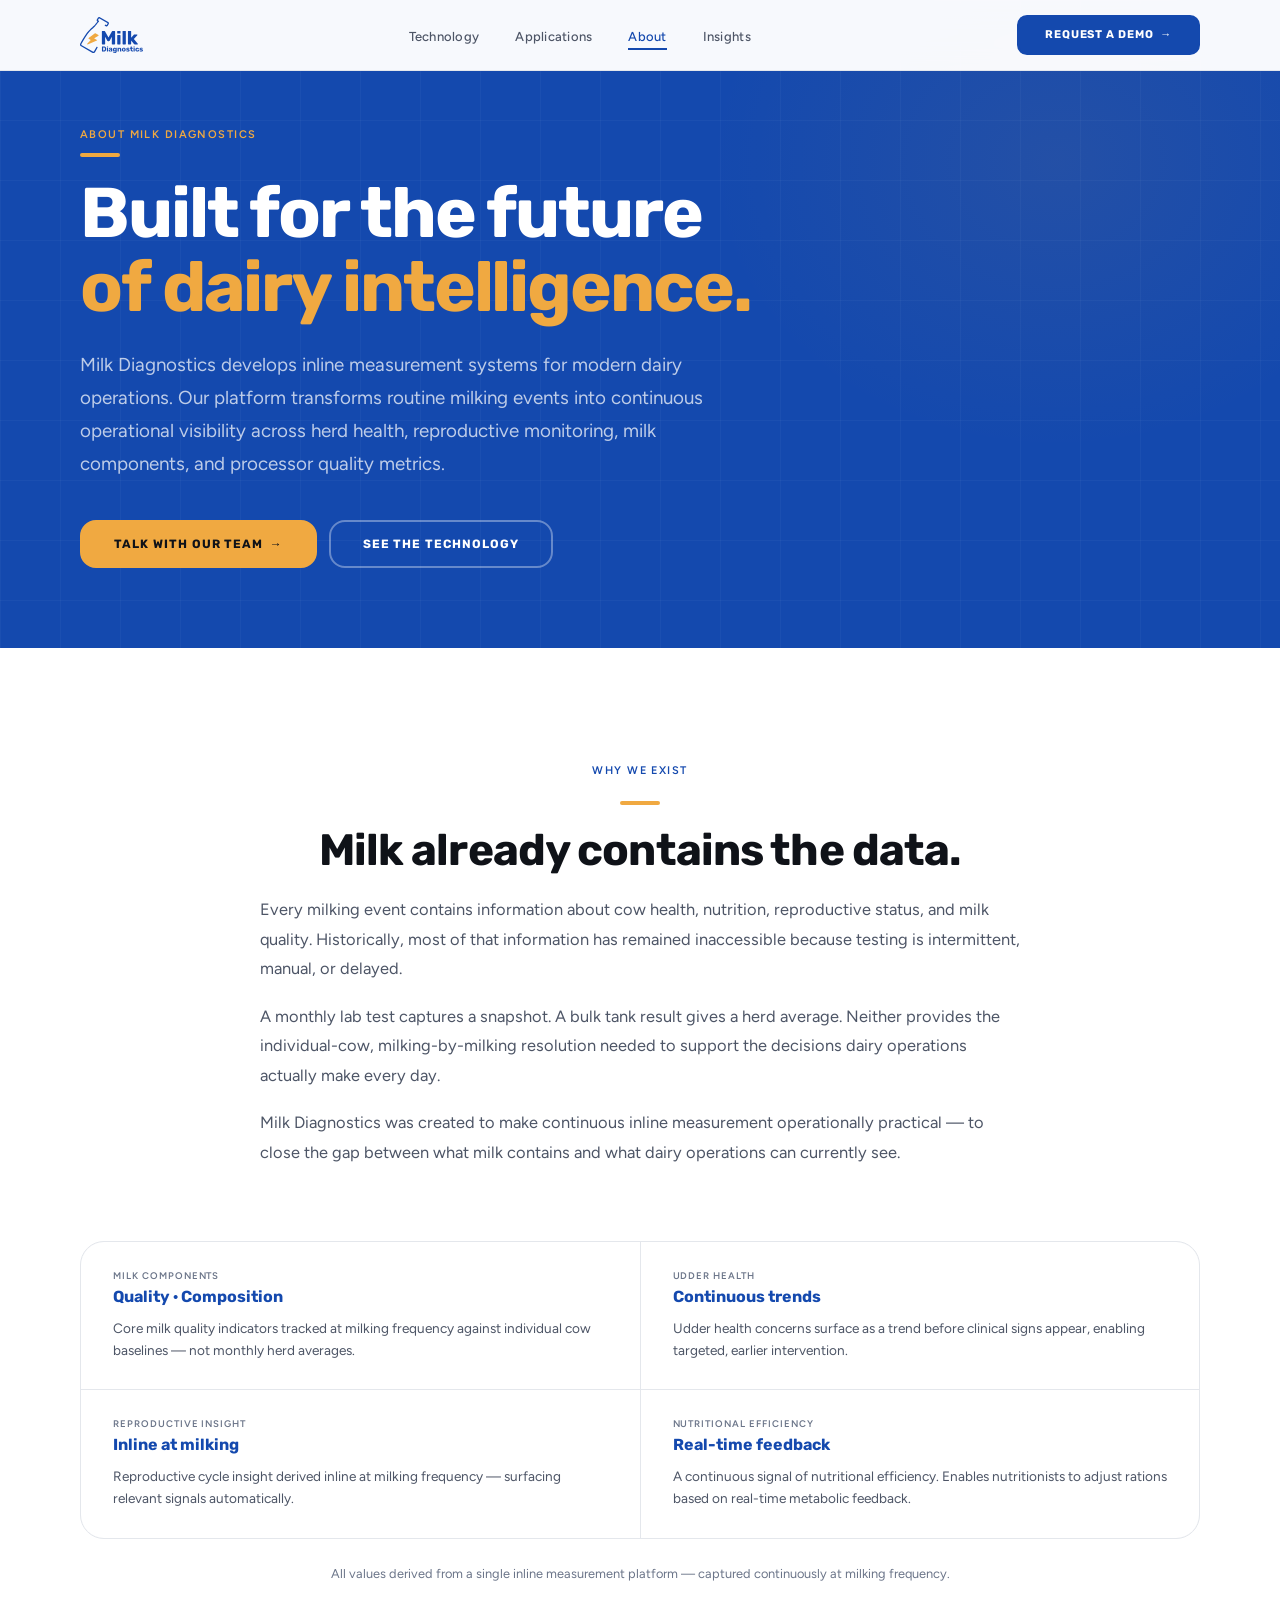
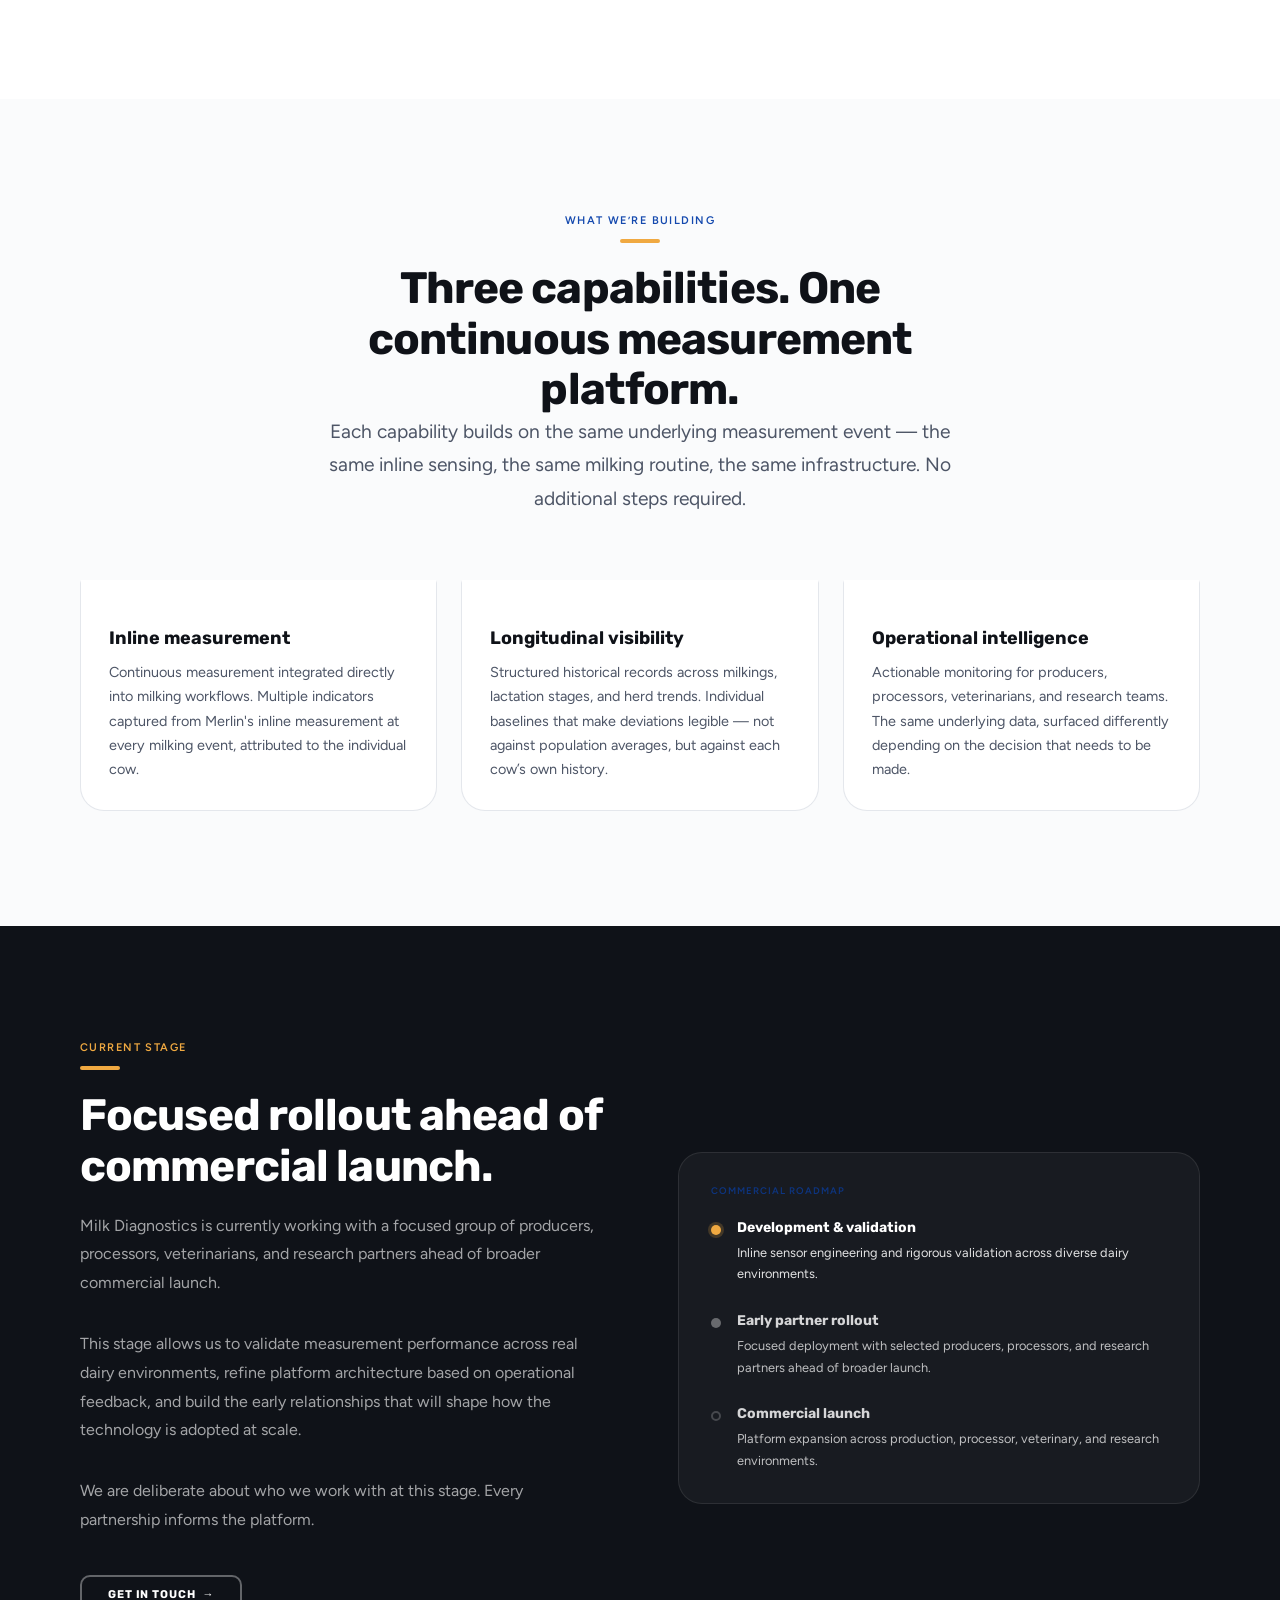
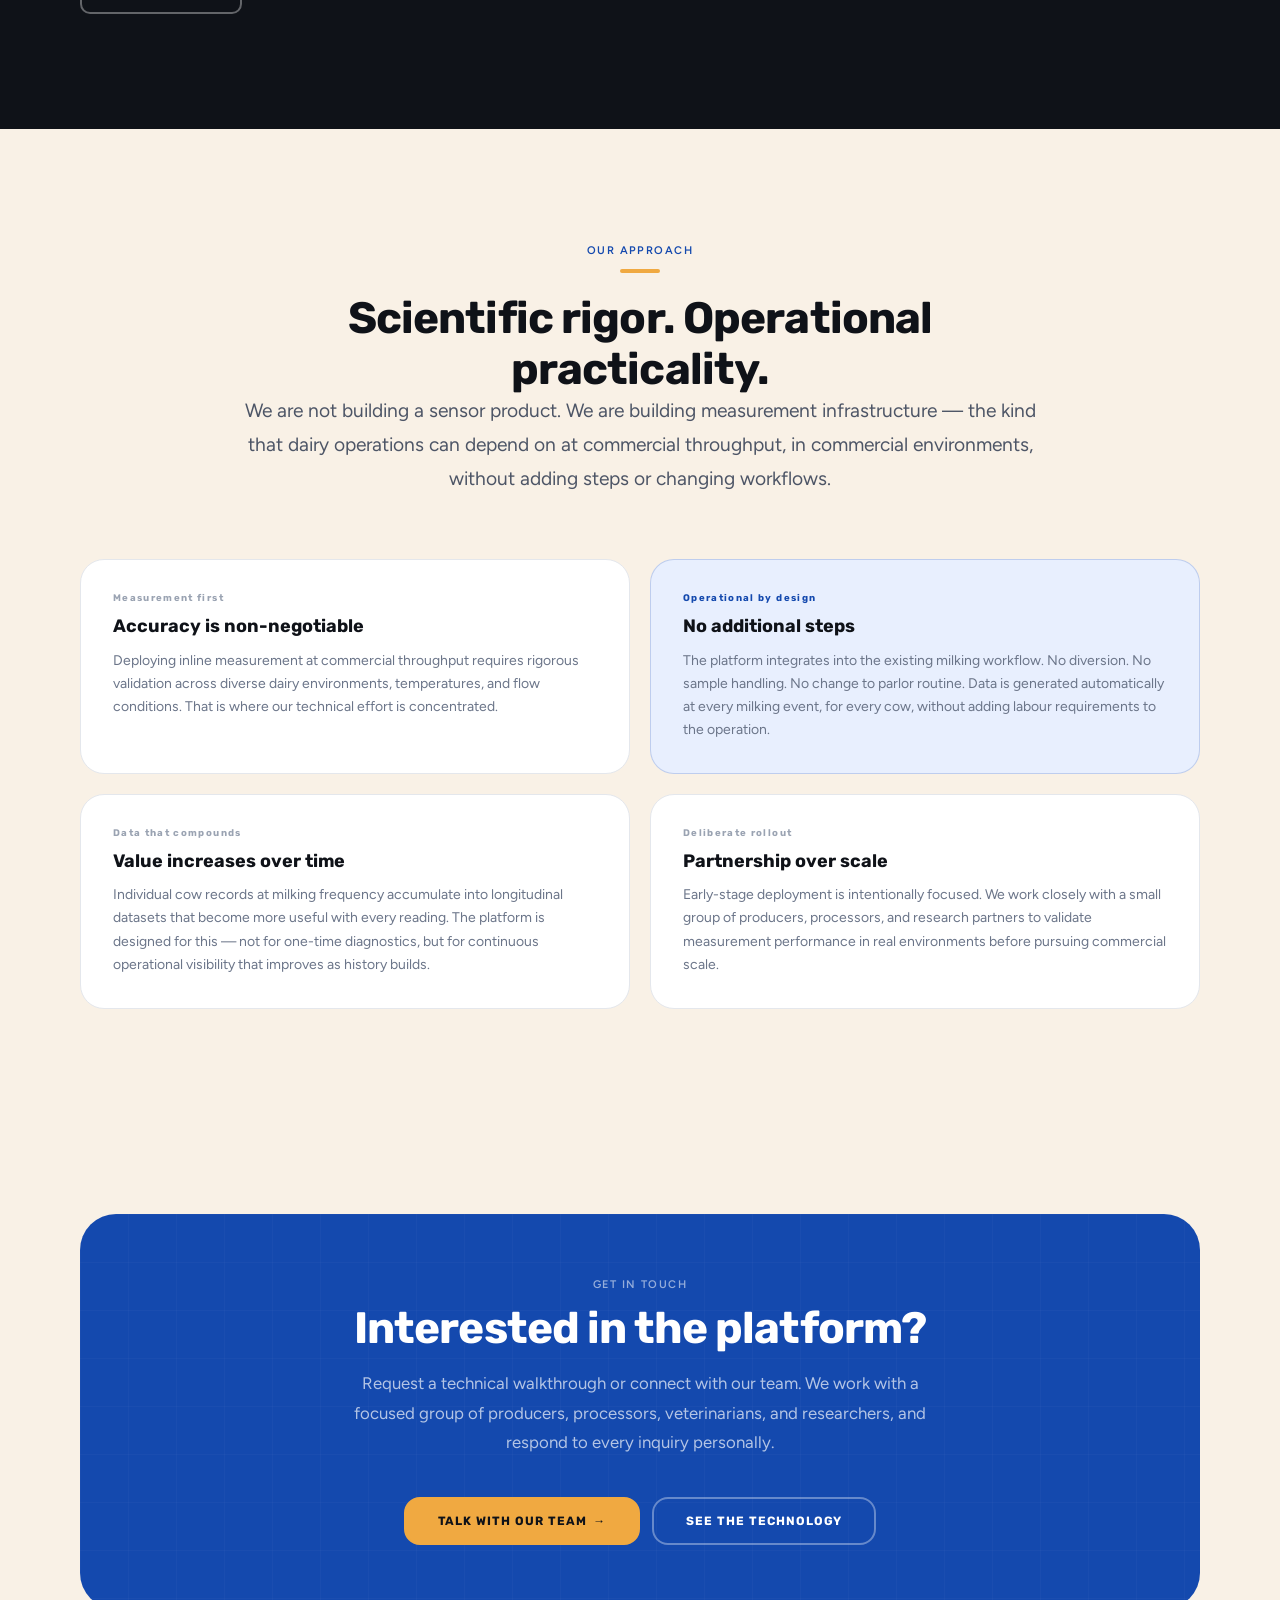
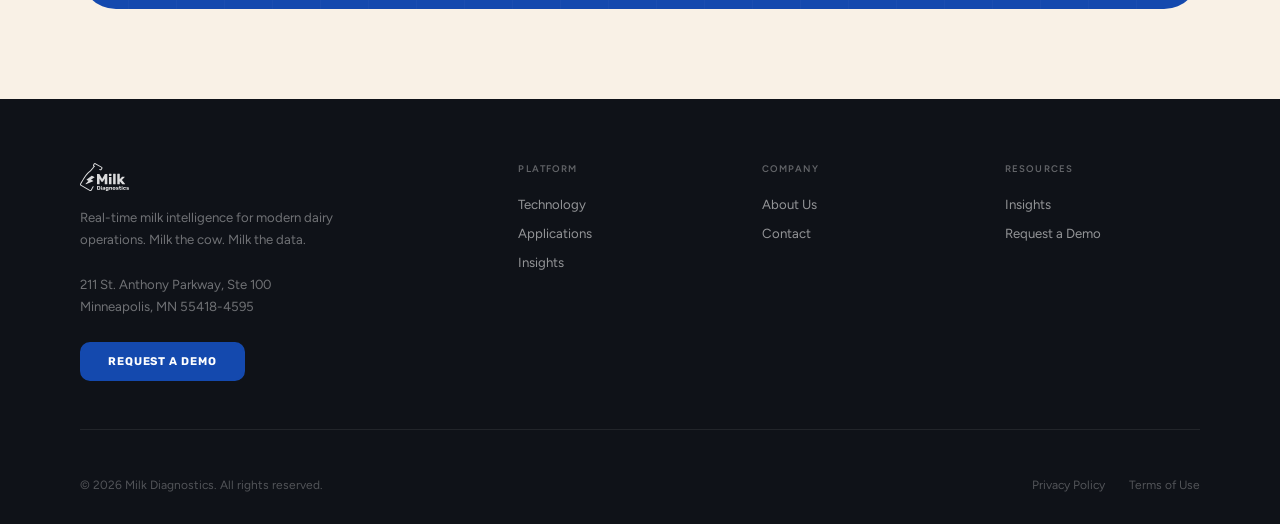
==== commit 9319a6dc: "Relaunch site (public-safe content)" ====
--- a/about.html
+++ b/about.html
@@ -4,7 +4,7 @@
 <meta charset="UTF-8">
 <meta name="viewport" content="width=device-width, initial-scale=1.0">
 <title>About — Milk Diagnostics</title>
-<meta name="description" content="Milk Diagnostics develops inline spectral measurement systems that transform routine milking events into continuous operational visibility for dairy producers, veterinarians, and processors.">
+<meta name="description" content="Milk Diagnostics develops inline measurement systems that transform routine milking events into continuous operational visibility for dairy producers, veterinarians, and processors.">
 <link rel="preconnect" href="https://fonts.googleapis.com">
 <link rel="preconnect" href="https://fonts.gstatic.com" crossorigin>
 <link href="https://fonts.googleapis.com/css2?family=Rubik:wght@700&family=Figtree:wght@400;500;600&display=swap" rel="stylesheet">
@@ -48,7 +48,7 @@
           <em>of dairy intelligence.</em>
         </h1>
         <p class="hero-sub" style="max-width:640px">
-          Milk Diagnostics develops inline spectral measurement systems for modern dairy operations. Our platform transforms routine milking events into continuous operational visibility across herd health, reproductive monitoring, milk components, and processor quality metrics.
+          Milk Diagnostics develops inline measurement systems for modern dairy operations. Our platform transforms routine milking events into continuous operational visibility across herd health, reproductive monitoring, milk components, and processor quality metrics.
         </p>
         <div class="btn-group">
           <a href="contact.html" class="btn btn-accent btn-lg arr">Talk With Our Team</a>
@@ -67,50 +67,46 @@
      ============================================================ -->
 <section class="section product" aria-labelledby="why-heading">
   <div class="container">
-    <div class="product-intro">
-
-      <div class="product-intro-text fade-up">
+
+      <div class="product-intro-text fade-up" style="max-width:760px;margin:0 auto var(--gap, 3.5rem)">
         <span class="eyebrow">Why We Exist</span>
         <div class="accent-bar"></div>
         <h2 id="why-heading">Milk already contains the data.</h2>
-        <p>Every milking event contains biochemical information about cow health, nutrition, reproductive status, and milk quality. Historically, most of that information has remained inaccessible because testing is intermittent, manual, or delayed.</p>
-        <p>A monthly DHIA test captures a snapshot. A bulk tank result gives a herd average. Neither provides the individual-cow, milking-by-milking resolution needed to support the decisions dairy operations actually make every day.</p>
+        <p>Every milking event contains information about cow health, nutrition, reproductive status, and milk quality. Historically, most of that information has remained inaccessible because testing is intermittent, manual, or delayed.</p>
+        <p>A monthly lab test captures a snapshot. A bulk tank result gives a herd average. Neither provides the individual-cow, milking-by-milking resolution needed to support the decisions dairy operations actually make every day.</p>
         <p>Milk Diagnostics was created to make continuous inline measurement operationally practical &#8212; to close the gap between what milk contains and what dairy operations can currently see.</p>
       </div>
-
-
-    </div><!-- /product-intro -->
 
     <!-- Capability grid — below the two-col text, full width -->
     <div class="about-capability-grid fade-up">
 
       <div class="about-capability-card">
-        <div class="about-capability-name">Component composition</div>
-        <div class="about-capability-value">Fat &#183; Protein &#183; Lactose</div>
-        <p class="about-capability-desc">Primary milk quality parameters tracked at milking frequency against individual cow baselines — not monthly herd averages.</p>
+        <div class="about-capability-name">Milk Components</div>
+        <div class="about-capability-value">Quality &#183; Composition</div>
+        <p class="about-capability-desc">Core milk quality indicators tracked at milking frequency against individual cow baselines — not monthly herd averages.</p>
       </div>
 
       <div class="about-capability-card">
-        <div class="about-capability-name">Udder health visibility</div>
-        <div class="about-capability-value">Somatic cell count</div>
-        <p class="about-capability-desc">Subclinical mastitis surfaces as a trend before clinical signs appear. Continuous SCC enables targeted, earlier intervention.</p>
+        <div class="about-capability-name">Udder Health</div>
+        <div class="about-capability-value">Continuous trends</div>
+        <p class="about-capability-desc">Udder health concerns surface as a trend before clinical signs appear, enabling targeted, earlier intervention.</p>
       </div>
 
       <div class="about-capability-card">
-        <div class="about-capability-name">Reproductive monitoring</div>
-        <div class="about-capability-value">Progesterone trends</div>
-        <p class="about-capability-desc">Hormonal cycle data derived inline at milking frequency — encoding estrus, conception, and reproductive disorder signals automatically.</p>
+        <div class="about-capability-name">Reproductive Insight</div>
+        <div class="about-capability-value">Inline at milking</div>
+        <p class="about-capability-desc">Reproductive cycle insight derived inline at milking frequency — surfacing relevant signals automatically.</p>
       </div>
 
       <div class="about-capability-card">
-        <div class="about-capability-name">Nutritional efficiency</div>
-        <div class="about-capability-value">Milk urea nitrogen</div>
-        <p class="about-capability-desc">A continuous signal of dietary protein utilisation. Enables nutritionists to adjust rations based on real-time metabolic feedback.</p>
-      </div>
-
-    </div>
-
-    <p class="about-capability-note fade-up">All component values derived from a single near-infrared spectral measurement platform &#8212; captured continuously at milking frequency.</p>
+        <div class="about-capability-name">Nutritional Efficiency</div>
+        <div class="about-capability-value">Real-time feedback</div>
+        <p class="about-capability-desc">A continuous signal of nutritional efficiency. Enables nutritionists to adjust rations based on real-time metabolic feedback.</p>
+      </div>
+
+    </div>
+
+    <p class="about-capability-note fade-up">All values derived from a single inline measurement platform &#8212; captured continuously at milking frequency.</p>
 
   </div>
 </section>
@@ -127,14 +123,14 @@
       <span class="eyebrow">What We&#8217;re Building</span>
       <div class="accent-bar accent-bar-center"></div>
       <h2 id="building-heading">Three capabilities. One continuous measurement platform.</h2>
-      <p class="lead">Each capability builds on the same underlying measurement event &#8212; the same spectral scan, the same milking routine, the same infrastructure. No additional steps required.</p>
+      <p class="lead">Each capability builds on the same underlying measurement event &#8212; the same inline sensing, the same milking routine, the same infrastructure. No additional steps required.</p>
     </div>
 
     <div class="grid-3 fade-up">
 
       <div class="feature-card">
         <h4>Inline measurement</h4>
-        <p>Continuous biochemical measurement integrated directly into milking workflows. Six parameters captured from a single near-infrared spectral scan at every milking event, attributed to the individual cow.</p>
+        <p>Continuous measurement integrated directly into milking workflows. Multiple indicators captured from Merlin's inline measurement at every milking event, attributed to the individual cow.</p>
       </div>
 
       <div class="feature-card">
@@ -166,7 +162,7 @@
         <span class="eyebrow eyebrow-yellow">Current Stage</span>
         <div class="accent-bar"></div>
         <h2 id="stage-heading">Focused rollout ahead of commercial launch.</h2>
-        <p>Milk Diagnostics is currently working with a focused group of producers, processors, veterinarians, and research partners ahead of broader commercialization targeted for Fall 2026.</p>
+        <p>Milk Diagnostics is currently working with a focused group of producers, processors, veterinarians, and research partners ahead of broader commercial launch.</p>
         <p>This stage allows us to validate measurement performance across real dairy environments, refine platform architecture based on operational feedback, and build the early relationships that will shape how the technology is adopted at scale.</p>
         <p>We are deliberate about who we work with at this stage. Every partnership informs the platform.</p>
         <a href="contact.html" class="btn btn-ghost arr" style="margin-top:0.5rem">Get in touch</a>
@@ -181,7 +177,7 @@
             <div class="about-stage-indicator"></div>
             <div class="about-stage-content">
               <div class="about-stage-title">Development &amp; validation</div>
-              <div class="about-stage-desc">Inline sensor engineering, calibration science, and measurement validation across commercial dairy environments.</div>
+              <div class="about-stage-desc">Inline sensor engineering and rigorous validation across diverse dairy environments.</div>
             </div>
           </div>
           <div class="about-stage-item">
@@ -194,7 +190,7 @@
           <div class="about-stage-item about-stage-future">
             <div class="about-stage-indicator about-stage-indicator-future"></div>
             <div class="about-stage-content">
-              <div class="about-stage-title">Commercial launch &#8212; Fall 2026</div>
+              <div class="about-stage-title">Commercial launch</div>
               <div class="about-stage-desc">Platform expansion across production, processor, veterinary, and research environments.</div>
             </div>
           </div>
@@ -228,7 +224,7 @@
       <div class="card apps-flow-card">
         <div class="apps-flow-num">Measurement first</div>
         <h4>Accuracy is non-negotiable</h4>
-        <p>Near-infrared spectroscopy applied to milk is an established scientific discipline. Deploying it inline at commercial throughput requires rigorous calibration work across diverse milk matrices, temperatures, and flow conditions. That is where our technical effort is concentrated.</p>
+        <p>Deploying inline measurement at commercial throughput requires rigorous validation across diverse dairy environments, temperatures, and flow conditions. That is where our technical effort is concentrated.</p>
       </div>
 
       <div class="card apps-flow-card apps-flow-card-accent">
@@ -286,6 +282,7 @@
           <img src="assets/images/md-logo.svg" alt="Milk Diagnostics" class="footer-logo-img">
         </div>
         <p class="footer-tagline">Real-time milk intelligence for modern dairy operations. Milk the cow. Milk the data.</p>
+        <p class="footer-tagline">211 St. Anthony Parkway, Ste 100<br>Minneapolis, MN 55418-4595</p>
         <a href="contact.html" class="btn btn-primary">Request a Demo</a>
       </div>
 
@@ -309,16 +306,15 @@
       <div>
         <div class="footer-col-title">Resources</div>
         <ul class="footer-links" role="list">
-          <li><a href="insights.html"     class="footer-link">Thought Papers</a></li>
-          <li><a href="insights.html#roi" class="footer-link">ROI Analysis</a></li>
-          <li><a href="contact.html"      class="footer-link">Request a Demo</a></li>
+          <li><a href="insights.html"  class="footer-link">Insights</a></li>
+          <li><a href="contact.html"   class="footer-link">Request a Demo</a></li>
         </ul>
       </div>
 
     </div>
 
     <div class="footer-bottom">
-      <p class="footer-copy">&#169; 2025 Milk Diagnostics. All rights reserved.</p>
+      <p class="footer-copy">&#169; 2026 Milk Diagnostics. All rights reserved.</p>
       <nav class="footer-legal" aria-label="Legal links">
         <a href="privacy.html">Privacy Policy</a>
         <a href="terms.html">Terms of Use</a>
--- a/styles.css
+++ b/styles.css
@@ -753,11 +753,11 @@
   animation: pulse 2s infinite;
 }
 
-.device-spectrum {
+.device-readout {
   position: relative; z-index: 1;
   margin: 0.5rem 0;
 }
-.spectrum-svg { width: 100%; height: 70px; }
+.datacurve-svg { width: 100%; height: 70px; }
 
 .device-readings {
   display: grid;
@@ -1033,18 +1033,20 @@
 }
 
 .tech-visual {
-  background: rgba(255,255,255,0.35);
-  border: 1px solid rgba(13,53,128,0.08);
+  background: rgba(255,255,255,0.04);
+  border: 1px solid rgba(255,255,255,0.09);
+  border-radius: var(--radius-xl);
+  padding: 2rem;
 }
 .tech-vis-label {
   font-size: 0.6rem;
   font-weight: 600;
   letter-spacing: 0.1em;
   text-transform: uppercase;
-  color: var(--blue-dark);
-}  margin-bottom: 1.5rem;
-}
-.spectrum-full-svg { width: 100%; height: 120px; }
+  color: rgba(255,255,255,0.3);
+  margin-bottom: 1.5rem;
+}
+.datacurve-full-svg { width: 100%; height: 120px; }
 .tech-vis-legend {
   display: flex;
   gap: 1.25rem;
@@ -1244,6 +1246,7 @@
    ============================================================ */
 @media (max-width: 1024px) {
   .hero-inner { grid-template-columns: 1fr; }
+  /* Hide decorative data panel on non-contact pages only */
   .hero:not(.hero-contact) .hero-panel { display: none; }
   .hero { min-height: auto; padding: 8rem 0 5rem; }
   .problem-grid { grid-template-columns: 1fr; }
@@ -1704,6 +1707,9 @@
   gap: 0.625rem;
   font-size: 0.875rem;
   line-height: 1.55;
+  color: rgba(255,255,255,0.7);
+}
+.hero.hero-contact .contact-trust-item span {
   color: rgba(255,255,255,0.7);
 }
 .hero.hero-contact .contact-trust-dot {
@@ -1863,62 +1869,24 @@
     grid-template-columns: 1fr;
   }
 }
-/* =========================================
-   CONTACT PAGE / MAILCHIMP FORM
-   ========================================= */
+
+/* Footer logo — real SVG asset, filtered white for dark background */
+.footer-logo-img {
+  height: 28px;
+  width: auto;
+  display: block;
+  filter: brightness(0) invert(1);
+  opacity: 0.85;
+}
+
 
 /* ============================================================
-   CONTACT PAGE â€” append this entire block to the end of
-   styles.css. Do not place it inside any existing rule.
+   MAILCHIMP FORM — scoped to .mc-form inside .hero-panel
+   Replaces Mailchimp CDN stylesheet (classic-061523.css).
+   All color values use existing site tokens.
    ============================================================ */
 
-/* â”€â”€ Hero height modifier â”€â”€â”€â”€â”€â”€â”€â”€â”€â”€â”€â”€â”€â”€â”€â”€â”€â”€â”€â”€â”€â”€â”€â”€â”€â”€â”€â”€â”€â”€â”€â”€â”€â”€â”€ */
-.hero.hero-contact {
-  min-height: 0;
-  padding: 8rem 0 5rem;
-  align-items: flex-start;
-}
-
-/* â”€â”€ Left column: trust list â”€â”€â”€â”€â”€â”€â”€â”€â”€â”€â”€â”€â”€â”€â”€â”€â”€â”€â”€â”€â”€â”€â”€â”€â”€â”€â”€â”€â”€â”€â”€â”€ */
-.hero.hero-contact .contact-trust {
-  display: flex;
-  flex-direction: column;
-  gap: 0.5rem;
-  margin-top: 2rem;
-}
-.hero.hero-contact .contact-trust-item {
-  display: flex;
-  align-items: baseline;
-  gap: 0.625rem;
-  font-size: 0.875rem;
-  line-height: 1.55;
-  color: rgba(255,255,255,0.7);
-}
-/* Force child <span> â€” overrides body { color: var(--gray-800) } */
-.hero.hero-contact .contact-trust-item span {
-  color: rgba(255,255,255,0.7);
-}
-.hero.hero-contact .contact-trust-dot {
-  width: 5px;
-  height: 5px;
-  min-width: 5px;
-  background: var(--yellow);
-  border-radius: 50%;
-  margin-top: 0.45em;
-  flex-shrink: 0;
-}
-.hero.hero-contact .contact-commitment {
-  margin-top: 1.5rem;
-  font-size: 0.8rem;
-  line-height: 1.65;
-  color: rgba(255,255,255,0.4);
-  max-width: 420px;
-}
-
-/* â”€â”€ Mailchimp form â€” scoped to .mc-form â”€â”€â”€â”€â”€â”€â”€â”€â”€â”€â”€â”€â”€â”€â”€â”€â”€â”€â”€ */
-/* Replaces Mailchimp CDN stylesheet (classic-061523.css).    */
-/* All color values use existing site design tokens.          */
-
+/* Field wrapper */
 .mc-form .mc-field {
   display: flex;
   flex-direction: column;
@@ -1926,7 +1894,7 @@
   margin-bottom: 0.75rem;
 }
 
-/* Labels â€” beats body color cascade via !important + webkit  */
+/* Labels */
 .mc-form label {
   display: block;
   font-family: var(--font-body);
@@ -1940,7 +1908,6 @@
 }
 .mc-form .mc-required {
   color: var(--yellow);
-  -webkit-text-fill-color: var(--yellow);
   font-weight: 700;
 }
 
@@ -1980,2023 +1947,6 @@
   color: #ffffff;
 }
 
-/* Submit button â€” inherits .btn .btn-accent .btn-lg from site */
-.mc-form .mc-submit {
-  width: 100%;
-  justify-content: center;
-  margin-top: 1rem;
-  display: flex;
-}
-
-/* .hero-panel-footer inside the form */
-.mc-form .hero-panel-footer {
-  display: flex;
-  align-items: center;
-  justify-content: space-between;
-  flex-wrap: wrap;
-  gap: 0.5rem;
-  margin-top: 0.875rem;
-  padding-top: 0.875rem;
-  border-top: 1px solid rgba(255,255,255,0.08);
-  font-size: 0.675rem;
-  font-weight: 500;
-  letter-spacing: 0.04em;
-  color: rgba(255,255,255,0.4) !important;
-}
-
-/* Mailchimp error/success response messages */
-#mce-error-response,
-#mce-success-response {
-  padding: 0.625rem 0.875rem;
-  border-radius: var(--radius-sm);
-  font-size: 0.8rem;
-  margin-bottom: 0.75rem;
-}
-#mce-error-response {
-  background: rgba(220,38,38,0.15);
-  border: 1px solid rgba(220,38,38,0.35);
-  color: #fca5a5;
-}
-#mce-success-response {
-  background: rgba(74,222,128,0.12);
-  border: 1px solid rgba(74,222,128,0.3);
-  color: #86efac;
-}
-
-/* Nav + footer logo image sizing */
-.nav-logo-img {
-  height: 36px;
-  width: auto;
-  display: block;
-}
-.footer-logo-img {
-  height: 28px;
-  width: auto;
-  display: block;
-  filter: brightness(0) invert(1);
-  opacity: 0.85;
-}
-
-/* Responsive */
-@media (max-width: 1024px) {
-  .hero.hero-contact .hero-inner {
-    grid-template-columns: 1fr;
-  }
-  .hero.hero-contact .hero-panel {
-    width: 100%;
-  }
-}
-/* =========================================
-   TECHNOLOGY PAGE
-========================================= */
-/* ============================================================
-   DESIGN TOKENS
-   ============================================================ */
-:root {
-  --blue:        #1449AE;
-  --blue-dark:   #0D3580;
-  --blue-mid:    #1E55C4;
-  --blue-light:  #E8EFFE;
-  --blue-dim:    rgba(20,73,174,0.08);
-  --yellow:      #F0A941;
-  --yellow-dark: #C8871A;
-  --yellow-light:#FDF3E2;
-  --cream:       #F9F1E6;
-  --cream-dark:  #EFE3CC;
-  --white:       #FFFFFF;
-  --gray-900:    #0F1218;
-  --gray-800:    #1E2229;
-  --gray-700:    #353C47;
-  --gray-600:    #4D5566;
-  --gray-500:    #6B7589;
-  --gray-400:    #9AA3B2;
-  --gray-300:    #C8CDD6;
-  --gray-200:    #E4E7EC;
-  --gray-100:    #F4F5F7;
-  --gray-50:     #FAFBFC;
-
-  --font-display: 'Rubik', sans-serif;
-  --font-body:    'Figtree', sans-serif;
-
-  --radius-sm:  6px;
-  --radius-md:  10px;
-  --radius-lg:  16px;
-  --radius-xl:  24px;
-  --radius-2xl: 36px;
-  --radius-pill:9999px;
-
-  --shadow-sm: 0 1px 4px rgba(0,0,0,0.06);
-  --shadow-md: 0 4px 16px rgba(0,0,0,0.08), 0 1px 4px rgba(0,0,0,0.04);
-  --shadow-lg: 0 8px 32px rgba(0,0,0,0.10);
-  --shadow-blue: 0 8px 32px rgba(20,73,174,0.22);
-
-  --gutter: clamp(1.25rem, 5vw, 2.5rem);
-  --max-w:  1200px;
-
-  --ease-spring: cubic-bezier(0.34,1.56,0.64,1);
-}
-
-/* ============================================================
-   RESET
-   ============================================================ */
-*, *::before, *::after { box-sizing: border-box; margin: 0; padding: 0; }
-html { scroll-behavior: smooth; font-size: 16px; }
-body {
-  font-family: var(--font-body);
-  color: var(--gray-800);
-  background: var(--white);
-  -webkit-font-smoothing: antialiased;
-  overflow-x: hidden;
-}
-img { display: block; max-width: 100%; }
-a { color: inherit; text-decoration: none; }
-ul { list-style: none; }
-button { cursor: pointer; border: none; background: none; font: inherit; }
-
-/* ============================================================
-   UTILITIES
-   ============================================================ */
-.container {
-  width: 100%;
-  max-width: var(--max-w);
-  margin: 0 auto;
-  padding: 0 var(--gutter);
-}
-.sr-only {
-  position: absolute; width: 1px; height: 1px;
-  padding: 0; margin: -1px; overflow: hidden;
-  clip: rect(0,0,0,0); white-space: nowrap; border: 0;
-}
-
-/* eyebrow */
-.eyebrow {
-  font-family: var(--font-body);
-  font-weight: 600;
-  font-size: 0.6875rem;
-  letter-spacing: 0.13em;
-  text-transform: uppercase;
-  color: var(--blue);
-  display: block;
-  margin-bottom: 0.75rem;
-}
-.eyebrow-yellow { color: var(--yellow); }
-.eyebrow-muted  { color: rgba(255,255,255,0.55); }
-
-/* accent bar */
-.accent-bar {
-  display: block;
-  width: 40px; height: 4px;
-  background: var(--yellow);
-  border-radius: var(--radius-pill);
-  margin: 0.75rem 0 1.25rem;
-}
-.accent-bar-center { margin: 0.75rem auto 1.25rem; }
-
-/* section rhythm */
-.section { padding: clamp(5rem,9vw,8rem) 0; }
-.section-sm { padding: clamp(3.5rem,6vw,5rem) 0; }
-
-.section-header {
-  max-width: 660px;
-  margin: 0 auto clamp(3rem,5vw,4.5rem);
-  text-align: center;
-}
-
-/* headings */
-h1, .h1 {
-  font-family: var(--font-display);
-  font-weight: 700;
-  font-size: clamp(2.5rem,6vw,4rem);
-  line-height: 1.1;
-  letter-spacing: -0.025em;
-  color: var(--gray-900);
-}
-h2, .h2 {
-  font-family: var(--font-display);
-  font-weight: 700;
-  font-size: clamp(1.875rem,4vw,2.75rem);
-  line-height: 1.15;
-  letter-spacing: -0.02em;
-  color: var(--gray-900);
-}
-h3, .h3 {
-  font-family: var(--font-display);
-  font-weight: 700;
-  font-size: clamp(1.25rem,2.5vw,1.625rem);
-  line-height: 1.25;
-  color: var(--gray-900);
-}
-h4, .h4 {
-  font-family: var(--font-display);
-  font-weight: 700;
-  font-size: 1.125rem;
-  line-height: 1.3;
-  color: var(--gray-900);
-}
-
-.text-white, .text-white h1, .text-white h2,
-.text-white h3, .text-white h4 { color: var(--white); }
-
-.lead {
-  font-size: clamp(1.05rem,2vw,1.2rem);
-  line-height: 1.75;
-  color: var(--gray-600);
-}
-
-/* tags */
-.tag {
-  display: inline-flex;
-  font-family: var(--font-body);
-  font-weight: 600;
-  font-size: 0.6rem;
-  letter-spacing: 0.09em;
-  text-transform: uppercase;
-  padding: 4px 10px;
-  border-radius: var(--radius-pill);
-}
-.tag-blue   { background: var(--blue-light); color: var(--blue); }
-.tag-yellow { background: var(--yellow-light); color: var(--yellow-dark); }
-.tag-cream  { background: var(--cream); color: var(--gray-600); }
-
-/* buttons */
-.btn {
-  display: inline-flex;
-  align-items: center;
-  gap: 0.4rem;
-  font-family: var(--font-display);
-  font-weight: 700;
-  font-size: 0.7rem;
-  letter-spacing: 0.08em;
-  text-transform: uppercase;
-  padding: 0.75rem 1.625rem;
-  border-radius: var(--radius-md);
-  border: 2px solid transparent;
-  transition: background 0.2s, border-color 0.2s, color 0.2s, transform 0.15s, box-shadow 0.2s;
-  white-space: nowrap;
-  cursor: pointer;
-  line-height: 1;
-}
-.btn:hover { transform: translateY(-1px); }
-.btn:active { transform: none; }
-
-.btn-primary {
-  background: var(--blue);
-  border-color: var(--blue);
-  color: var(--white);
-}
-.btn-primary:hover {
-  background: var(--blue-dark);
-  border-color: var(--blue-dark);
-  box-shadow: var(--shadow-blue);
-}
-.btn-secondary {
-  background: transparent;
-  border-color: var(--blue);
-  color: var(--blue);
-}
-.btn-secondary:hover { background: var(--blue-light); }
-
-.btn-ghost {
-  background: transparent;
-  border-color: rgba(255,255,255,0.35);
-  color: var(--white);
-}
-.btn-ghost:hover { background: rgba(255,255,255,0.1); border-color: rgba(255,255,255,0.65); }
-
-.btn-accent {
-  background: var(--yellow);
-  border-color: var(--yellow);
-  color: var(--gray-900);
-}
-.btn-accent:hover { background: var(--yellow-dark); border-color: var(--yellow-dark); }
-
-.btn-lg {
-  font-size: 0.75rem;
-  padding: 1rem 2rem;
-  border-radius: var(--radius-lg);
-}
-
-.btn-group {
-  display: flex;
-  flex-wrap: wrap;
-  gap: 0.75rem;
-  align-items: center;
-}
-
-/* arrow suffix */
-.arr::after {
-  content: '→';
-  font-size: 1em;
-  transition: transform 0.15s;
-}
-.btn:hover .arr::after,
-.arr:hover::after { transform: translateX(3px); }
-
-/* cards */
-.card {
-  background: var(--white);
-  border: 1px solid var(--gray-200);
-  border-radius: var(--radius-xl);
-  padding: 2rem;
-  transition: box-shadow 0.25s, transform 0.25s;
-}
-.card:hover { box-shadow: var(--shadow-md); transform: translateY(-2px); }
-
-/* icon mark */
-.icon-mark {
-  width: 48px; height: 48px;
-  display: flex; align-items: center; justify-content: center;
-  border-radius: var(--radius-md);
-  background: var(--blue-light);
-  margin-bottom: 1.25rem;
-  flex-shrink: 0;
-}
-.icon-mark svg { width: 22px; height: 22px; color: var(--blue); }
-.icon-mark-yellow { background: var(--yellow-light); }
-.icon-mark-yellow svg { color: var(--yellow-dark); }
-
-/* grid helpers */
-.grid-3 { display: grid; grid-template-columns: repeat(3, 1fr); gap: 1.5rem; }
-.grid-4 { display: grid; grid-template-columns: repeat(4, 1fr); gap: 1.5rem; }
-.grid-2 { display: grid; grid-template-columns: repeat(2, 1fr); gap: 2rem; }
-
-/* fade-in animation */
-.fade-up {
-  opacity: 0;
-  transform: translateY(24px);
-  transition: opacity 0.6s ease, transform 0.6s ease;
-}
-.fade-up.visible { opacity: 1; transform: none; }
-.fade-up:nth-child(2) { transition-delay: 0.08s; }
-.fade-up:nth-child(3) { transition-delay: 0.16s; }
-.fade-up:nth-child(4) { transition-delay: 0.24s; }
-.fade-up:nth-child(5) { transition-delay: 0.32s; }
-
-/* ============================================================
-   NAVIGATION
-   ============================================================ */
-.nav {
-  position: fixed;
-  top: 0; left: 0; right: 0;
-  z-index: 200;
-  background: rgba(255,255,255,0.97);
-  backdrop-filter: blur(12px);
-  -webkit-backdrop-filter: blur(12px);
-  border-bottom: 1px solid var(--gray-200);
-  transition: box-shadow 0.25s;
-}
-.nav.scrolled { box-shadow: var(--shadow-sm); }
-
-.nav-inner {
-  display: flex;
-  align-items: center;
-  justify-content: space-between;
-  height: 70px;
-  gap: 2rem;
-}
-
-/* Logo mark text (replace with <img> for real logo) */
-.nav-logo {
-  display: flex;
-  align-items: center;
-  gap: 0.5rem;
-  flex-shrink: 0;
-}
-
-/* Full logo lockup — SVG contains both mark and wordmark */
-.nav-logo-img {
-  height: 36px;
-  width: auto;
-  display: block;
-}
-
-.nav-logo-mark { display: none; }
-.nav-logo-mark svg { width: 18px; height: 18px; color: var(--white); }
-.nav-logo-text {
-  font-family: var(--font-display);
-  font-weight: 700;
-  font-size: 0.9rem;
-  color: var(--gray-900);
-  letter-spacing: -0.01em;
-  display: none;
-}
-
-.nav-links {
-  display: flex;
-  align-items: center;
-  gap: 2.25rem;
-}
-.nav-link {
-  font-family: var(--font-body);
-  font-weight: 500;
-  font-size: 0.8125rem;
-  color: var(--gray-600);
-  letter-spacing: 0.02em;
-  padding: 0.25rem 0;
-  border-bottom: 2px solid transparent;
-  transition: color 0.15s, border-color 0.15s;
-}
-.nav-link:hover, .nav-link.active {
-  color: var(--blue);
-  border-bottom-color: var(--blue);
-}
-
-.nav-actions { display: flex; align-items: center; gap: 0.75rem; flex-shrink: 0; }
-
-/* ============================================================
-   HERO
-   ============================================================ */
-.hero {
-  min-height: 100vh;
-  background: var(--blue);
-  display: flex;
-  align-items: center;
-  padding: 7rem 0 5rem;
-  position: relative;
-  overflow: hidden;
-}
-
-/* Decorative grid overlay */
-.hero::before {
-  content: '';
-  position: absolute;
-  inset: 0;
-  background-image:
-    linear-gradient(rgba(255,255,255,0.03) 1px, transparent 1px),
-    linear-gradient(90deg, rgba(255,255,255,0.03) 1px, transparent 1px);
-  background-size: 60px 60px;
-  pointer-events: none;
-}
-
-/* Decorative glow blob */
-.hero::after {
-  content: '';
-  position: absolute;
-  top: -20%;
-  right: -10%;
-  width: 55%;
-  height: 90%;
-  background: radial-gradient(ellipse at center, rgba(240,169,65,0.07) 0%, transparent 70%);
-  pointer-events: none;
-}
-
-.hero-inner {
-  display: grid;
-  grid-template-columns: 1fr 1fr;
-  gap: clamp(3rem,5vw,5rem);
-  align-items: center;
-  position: relative;
-  z-index: 1;
-}
-
-.hero-eyebrow {
-  display: inline-flex;
-  align-items: center;
-  gap: 0.5rem;
-  background: rgba(255,255,255,0.1);
-  border: 1px solid rgba(255,255,255,0.15);
-  border-radius: var(--radius-pill);
-  padding: 0.35rem 0.875rem;
-  font-family: var(--font-body);
-  font-weight: 600;
-  font-size: 0.65rem;
-  letter-spacing: 0.1em;
-  text-transform: uppercase;
-  color: var(--yellow);
-  margin-bottom: 1.5rem;
-}
-.hero-eyebrow-dot {
-  width: 6px; height: 6px;
-  background: var(--yellow);
-  border-radius: 50%;
-}
-
-.hero-headline {
-  font-family: var(--font-display);
-  font-weight: 700;
-  font-size: clamp(2.75rem,5.5vw,4.5rem);
-  line-height: 1.05;
-  letter-spacing: -0.03em;
-  color: var(--white);
-  margin-bottom: 1.5rem;
-}
-.hero-headline em {
-  font-style: normal;
-  color: var(--yellow);
-}
-
-.hero-sub {
-  font-size: clamp(1rem,1.8vw,1.175rem);
-  line-height: 1.75;
-  color: rgba(255,255,255,0.72);
-  max-width: 520px;
-  margin-bottom: 2.5rem;
-}
-
-/* Hero data visualization panel */
-.hero-panel {
-  background: rgba(255,255,255,0.06);
-  border: 1px solid rgba(255,255,255,0.12);
-  border-radius: var(--radius-xl);
-  padding: 1.75rem;
-  position: relative;
-}
-
-.hero-panel-label {
-  font-family: var(--font-body);
-  font-weight: 600;
-  font-size: 0.625rem;
-  letter-spacing: 0.12em;
-  text-transform: uppercase;
-  color: rgba(255,255,255,0.45);
-  margin-bottom: 1.25rem;
-  display: flex;
-  align-items: center;
-  gap: 0.5rem;
-}
-.hero-panel-label-dot {
-  width: 6px; height: 6px;
-  background: var(--yellow);
-  border-radius: 50%;
-  animation: pulse 2s infinite;
-}
-@keyframes pulse {
-  0%, 100% { opacity: 1; transform: scale(1); }
-  50% { opacity: 0.5; transform: scale(0.85); }
-}
-
-.hero-metrics {
-  display: grid;
-  grid-template-columns: 1fr 1fr 1fr;
-  gap: 0.875rem;
-  margin-bottom: 1.25rem;
-}
-
-.hero-metric {
-  background: rgba(255,255,255,0.07);
-  border: 1px solid rgba(255,255,255,0.09);
-  border-radius: var(--radius-md);
-  padding: 1rem 0.875rem;
-}
-.hero-metric-name {
-  font-size: 0.6rem;
-  font-weight: 600;
-  letter-spacing: 0.08em;
-  text-transform: uppercase;
-  color: rgba(255,255,255,0.45);
-  margin-bottom: 0.35rem;
-}
-.hero-metric-val {
-  font-family: var(--font-display);
-  font-weight: 700;
-  font-size: 1.25rem;
-  color: var(--white);
-  line-height: 1;
-}
-.hero-metric-unit {
-  font-size: 0.65rem;
-  color: rgba(255,255,255,0.45);
-  margin-top: 0.2rem;
-}
-.hero-metric-trend {
-  display: inline-flex;
-  align-items: center;
-  gap: 0.2rem;
-  font-size: 0.6rem;
-  font-weight: 600;
-  color: #4ade80;
-  background: rgba(74,222,128,0.12);
-  padding: 2px 5px;
-  border-radius: 3px;
-  margin-top: 0.3rem;
-}
-.hero-metric-trend.warn { color: var(--yellow); background: rgba(240,169,65,0.15); }
-
-/* Inline sparkline SVG bars */
-.sparkline {
-  display: flex;
-  align-items: flex-end;
-  gap: 2px;
-  height: 28px;
-  margin-top: 0.75rem;
-}
-.sparkline-bar {
-  flex: 1;
-  background: rgba(255,255,255,0.15);
-  border-radius: 2px 2px 0 0;
-  transition: background 0.2s;
-}
-.sparkline-bar.hi { background: rgba(240,169,65,0.6); }
-.sparkline-bar.active { background: rgba(255,255,255,0.55); }
-
-.hero-panel-footer {
-  display: flex;
-  align-items: center;
-  justify-content: space-between;
-  padding-top: 1rem;
-  border-top: 1px solid rgba(255,255,255,0.08);
-  font-size: 0.675rem;
-  color: rgba(255,255,255,0.4);
-  font-weight: 500;
-  letter-spacing: 0.04em;
-}
-
-/* ============================================================
-   CREDENTIAL STRIP
-   ============================================================ */
-.strip {
-  background: var(--gray-900);
-  padding: 1.375rem 0;
-}
-.strip-inner {
-  display: flex;
-  align-items: center;
-  gap: 0;
-}
-.strip-label {
-  font-size: 0.625rem;
-  font-weight: 600;
-  letter-spacing: 0.12em;
-  text-transform: uppercase;
-  color: rgba(255,255,255,0.35);
-  white-space: nowrap;
-  padding-right: 2rem;
-  border-right: 1px solid rgba(255,255,255,0.1);
-  margin-right: 2rem;
-  flex-shrink: 0;
-}
-.strip-items {
-  display: flex;
-  align-items: center;
-  gap: 0;
-  flex: 1;
-  overflow: hidden;
-}
-.strip-item {
-  display: flex;
-  align-items: center;
-  gap: 0.5rem;
-  font-family: var(--font-body);
-  font-weight: 500;
-  font-size: 0.75rem;
-  color: rgba(255,255,255,0.7);
-  padding: 0 2rem;
-  border-right: 1px solid rgba(255,255,255,0.08);
-  white-space: nowrap;
-}
-.strip-item:first-child { padding-left: 0; }
-.strip-item:last-child { border-right: none; }
-.strip-dot {
-  width: 6px; height: 6px;
-  background: var(--yellow);
-  border-radius: 50%;
-  flex-shrink: 0;
-}
-
-/* ============================================================
-   PROBLEM SECTION
-   ============================================================ */
-.problem { background: var(--gray-50); }
-
-.problem-grid {
-  display: grid;
-  grid-template-columns: 1fr 1fr;
-  gap: clamp(3rem,6vw,6rem);
-  align-items: center;
-}
-
-.problem-text h2 { margin-bottom: 1.25rem; }
-.problem-text p {
-  font-size: 1.025rem;
-  line-height: 1.8;
-  color: var(--gray-600);
-  margin-bottom: 1.125rem;
-}
-.problem-text p:last-child { margin-bottom: 0; }
-
-.problem-contrast {
-  background: var(--white);
-  border: 1px solid var(--gray-200);
-  border-radius: var(--radius-xl);
-  overflow: hidden;
-}
-.contrast-row {
-  display: grid;
-  grid-template-columns: 1fr 1fr;
-}
-.contrast-col {
-  padding: 1.75rem;
-}
-.contrast-col:first-child {
-  border-right: 1px solid var(--gray-200);
-  background: var(--gray-50);
-}
-.contrast-col-label {
-  font-size: 0.625rem;
-  font-weight: 600;
-  letter-spacing: 0.12em;
-  text-transform: uppercase;
-  color: var(--gray-400);
-  margin-bottom: 1rem;
-  display: flex;
-  align-items: center;
-  gap: 0.4rem;
-}
-.contrast-col-label-dot {
-  width: 6px; height: 6px;
-  border-radius: 50%;
-}
-.dot-gray { background: var(--gray-300); }
-.dot-blue { background: var(--blue); }
-
-.contrast-item {
-  display: flex;
-  align-items: flex-start;
-  gap: 0.6rem;
-  margin-bottom: 0.75rem;
-  font-size: 0.825rem;
-  color: var(--gray-600);
-  line-height: 1.5;
-}
-.contrast-item:last-child { margin-bottom: 0; }
-.contrast-item-icon {
-  width: 16px; height: 16px;
-  flex-shrink: 0;
-  margin-top: 1px;
-}
-.contrast-item-icon.x { color: var(--gray-400); }
-.contrast-item-icon.check { color: var(--blue); }
-
-.contrast-divider {
-  height: 1px;
-  background: var(--gray-200);
-}
-
-/* ============================================================
-   PRODUCT INTRO
-   ============================================================ */
-.product { background: var(--white); }
-
-.product-intro {
-  display: grid;
-  grid-template-columns: 1fr 1fr;
-  gap: clamp(3rem,6vw,6rem);
-  align-items: center;
-  margin-bottom: clamp(3.5rem,6vw,5rem);
-}
-
-.product-intro-text h2 { margin-bottom: 1.25rem; }
-.product-intro-text p {
-  font-size: 1.025rem;
-  line-height: 1.8;
-  color: var(--gray-600);
-  margin-bottom: 1.125rem;
-}
-
-/* Device mockup */
-.device-wrap {
-  background: var(--blue);
-  border-radius: var(--radius-xl);
-  padding: 2rem;
-  aspect-ratio: 4/3;
-  display: flex;
-  flex-direction: column;
-  justify-content: space-between;
-  position: relative;
-  overflow: hidden;
-}
-.device-wrap::before {
-  content: '';
-  position: absolute; inset: 0;
-  background-image:
-    linear-gradient(rgba(255,255,255,0.025) 1px, transparent 1px),
-    linear-gradient(90deg, rgba(255,255,255,0.025) 1px, transparent 1px);
-  background-size: 40px 40px;
-}
-.device-header {
-  display: flex;
-  align-items: center;
-  justify-content: space-between;
-  position: relative; z-index: 1;
-}
-.device-title {
-  font-family: var(--font-display);
-  font-weight: 700;
-  font-size: 0.75rem;
-  color: rgba(255,255,255,0.85);
-  letter-spacing: 0.05em;
-  text-transform: uppercase;
-}
-.device-status {
-  display: flex;
-  align-items: center;
-  gap: 0.35rem;
-  font-size: 0.6rem;
-  font-weight: 600;
-  letter-spacing: 0.08em;
-  color: #4ade80;
-  text-transform: uppercase;
-}
-.device-status-dot {
-  width: 6px; height: 6px;
-  background: #4ade80;
-  border-radius: 50%;
-  animation: pulse 2s infinite;
-}
-
-.device-spectrum {
-  position: relative; z-index: 1;
-  margin: 0.5rem 0;
-}
-.spectrum-svg { width: 100%; height: 70px; }
-
-.device-readings {
-  display: grid;
-  grid-template-columns: repeat(3, 1fr);
-  gap: 0.5rem;
-  position: relative; z-index: 1;
-}
-.device-reading {
-  background: rgba(255,255,255,0.09);
-  border: 1px solid rgba(255,255,255,0.1);
-  border-radius: var(--radius-sm);
-  padding: 0.625rem 0.75rem;
-}
-.device-reading-label {
-  font-size: 0.55rem;
-  font-weight: 600;
-  letter-spacing: 0.1em;
-  text-transform: uppercase;
-  color: rgba(255,255,255,0.4);
-  margin-bottom: 0.25rem;
-}
-.device-reading-val {
-  font-family: var(--font-display);
-  font-weight: 700;
-  font-size: 1.1rem;
-  color: var(--white);
-  line-height: 1;
-}
-.device-reading-unit {
-  font-size: 0.575rem;
-  color: rgba(255,255,255,0.4);
-  margin-top: 0.15rem;
-}
-
-/* 3-col feature cards below product intro */
-.product-features { }
-.feature-card {
-  background: var(--white);
-  border: 1px solid var(--gray-200);
-  border-top: 3px solid transparent;
-  border-radius: 0 0 var(--radius-xl) var(--radius-xl);
-  padding: 1.75rem;
-  transition: border-top-color 0.2s, box-shadow 0.2s, transform 0.2s;
-}
-.feature-card:hover {
-  border-top-color: var(--blue);
-  box-shadow: var(--shadow-md);
-  transform: translateY(-2px);
-}
-.feature-card h4 { margin: 1rem 0 0.6rem; }
-.feature-card p {
-  font-size: 0.9rem;
-  line-height: 1.7;
-  color: var(--gray-600);
-}
-
-/* ============================================================
-   APPLICATIONS
-   ============================================================ */
-.applications { background: var(--cream); }
-
-.app-grid { display: grid; grid-template-columns: repeat(4, 1fr); gap: 1.25rem; }
-
-.app-card {
-  background: var(--white);
-  border: 1.5px solid var(--gray-200);
-  border-radius: var(--radius-xl);
-  padding: 1.75rem;
-  transition: border-color 0.2s, box-shadow 0.2s, transform 0.2s;
-  display: flex;
-  flex-direction: column;
-}
-.app-card:hover {
-  border-color: var(--blue);
-  box-shadow: var(--shadow-md);
-  transform: translateY(-2px);
-}
-.app-card-tag { margin-bottom: 1rem; }
-.app-card h4 { margin-bottom: 0.625rem; }
-.app-card p {
-  font-size: 0.875rem;
-  line-height: 1.7;
-  color: var(--gray-600);
-  flex: 1;
-  margin-bottom: 1.25rem;
-}
-.app-card-stat {
-  font-family: var(--font-display);
-  font-weight: 700;
-  font-size: 1.25rem;
-  color: var(--blue);
-  line-height: 1.2;
-  margin-bottom: 0.25rem;
-}
-.app-card-stat-label {
-  font-size: 0.7rem;
-  color: var(--gray-500);
-  margin-bottom: 1.25rem;
-}
-.app-card-link {
-  font-family: var(--font-display);
-  font-weight: 700;
-  font-size: 0.65rem;
-  letter-spacing: 0.08em;
-  text-transform: uppercase;
-  color: var(--blue);
-  display: flex;
-  align-items: center;
-  gap: 0.3rem;
-  transition: gap 0.15s;
-}
-.app-card:hover .app-card-link { gap: 0.55rem; }
-
-/* ============================================================
-   ROI SECTION
-   ============================================================ */
-.roi { background: var(--blue); }
-
-.roi-inner {
-  display: grid;
-  grid-template-columns: 1fr 1fr;
-  gap: clamp(3rem,6vw,6rem);
-  align-items: start;
-}
-
-.roi-text h2 { color: var(--white); margin-bottom: 1.25rem; }
-.roi-text h2 em { font-style: normal; color: var(--yellow); }
-.roi-text p {
-  font-size: 1rem;
-  line-height: 1.8;
-  color: rgba(255,255,255,0.68);
-  margin-bottom: 2rem;
-}
-
-.roi-table-wrap {
-  background: rgba(255,255,255,0.06);
-  border: 1px solid rgba(255,255,255,0.12);
-  border-radius: var(--radius-xl);
-  overflow: hidden;
-}
-.roi-table {
-  width: 100%;
-  border-collapse: collapse;
-  font-size: 0.8375rem;
-}
-.roi-table th {
-  font-family: var(--font-body);
-  font-weight: 600;
-  font-size: 0.575rem;
-  letter-spacing: 0.12em;
-  text-transform: uppercase;
-  color: rgba(255,255,255,0.35);
-  padding: 0.875rem 1.25rem;
-  text-align: left;
-  border-bottom: 1px solid rgba(255,255,255,0.1);
-}
-.roi-table th:not(:first-child) { text-align: right; }
-.roi-table td {
-  padding: 0.75rem 1.25rem;
-  color: rgba(255,255,255,0.78);
-  border-bottom: 1px solid rgba(255,255,255,0.06);
-  font-size: 0.825rem;
-}
-.roi-table td:not(:first-child) { text-align: right; }
-.roi-table tbody tr:last-child td { border-bottom: none; }
-.roi-table .row-total {
-  background: rgba(255,255,255,0.07);
-  border-top: 1px solid rgba(255,255,255,0.12) !important;
-}
-.roi-table .row-total td {
-  font-family: var(--font-display);
-  font-weight: 700;
-  font-size: 0.9rem;
-  color: var(--yellow);
-  border-bottom: none;
-  padding: 1rem 1.25rem;
-}
-.roi-table .row-cost td { color: rgba(255,255,255,0.45); font-size: 0.775rem; }
-.roi-table .row-sub td {
-  font-family: var(--font-display);
-  font-weight: 700;
-  font-size: 0.85rem;
-  color: var(--white);
-  border-top: 1px solid rgba(255,255,255,0.1);
-  border-bottom: 1px solid rgba(255,255,255,0.1);
-}
-
-/* ============================================================
-   AUDIENCE SECTION
-   ============================================================ */
-.audience { background: var(--white); }
-
-.audience-grid {
-  display: grid;
-  grid-template-columns: repeat(2, 1fr);
-  gap: 1.25rem;
-}
-
-.audience-card {
-  background: var(--gray-50);
-  border: 1px solid var(--gray-200);
-  border-radius: var(--radius-xl);
-  padding: 2rem;
-  transition: border-color 0.2s, background 0.2s, box-shadow 0.2s;
-}
-.audience-card:hover {
-  border-color: var(--blue);
-  background: var(--blue-light);
-  box-shadow: var(--shadow-sm);
-}
-.audience-card-role {
-  font-family: var(--font-body);
-  font-weight: 600;
-  font-size: 0.6rem;
-  letter-spacing: 0.12em;
-  text-transform: uppercase;
-  color: var(--blue);
-  margin-bottom: 0.75rem;
-}
-.audience-card h4 { margin-bottom: 0.75rem; }
-.audience-card p {
-  font-size: 0.9rem;
-  line-height: 1.7;
-  color: var(--gray-600);
-  margin-bottom: 1rem;
-}
-.audience-card-benefit {
-  display: flex;
-  align-items: center;
-  gap: 0.5rem;
-  font-size: 0.775rem;
-  font-weight: 600;
-  color: var(--blue);
-  padding: 0.5rem 0.875rem;
-  background: rgba(20,73,174,0.07);
-  border-radius: var(--radius-pill);
-  width: fit-content;
-  margin-bottom: 1rem;
-}
-.audience-card-link {
-  font-family: var(--font-display);
-  font-weight: 700;
-  font-size: 0.625rem;
-  letter-spacing: 0.08em;
-  text-transform: uppercase;
-  color: var(--blue);
-  display: flex;
-  align-items: center;
-  gap: 0.3rem;
-  transition: gap 0.15s;
-}
-.audience-card:hover .audience-card-link { gap: 0.55rem; }
-
-/* ============================================================
-   TECHNOLOGY SNIPPET
-   ============================================================ */
-.technology { background: var(--gray-900); }
-
-.tech-inner {
-  display: grid;
-  grid-template-columns: 1fr 1fr;
-  gap: clamp(3rem,6vw,6rem);
-  align-items: center;
-}
-
-.tech-text .eyebrow { color: var(--yellow); }
-.tech-text h2 { color: var(--white); margin-bottom: 1.25rem; }
-.tech-text p {
-  font-size: 1rem;
-  line-height: 1.8;
-  color: rgba(255,255,255,0.62);
-  margin-bottom: 2rem;
-}
-
-.tech-visual {
-  background: rgba(255,255,255,0.04);
-  border: 1px solid rgba(255,255,255,0.09);
-  border-radius: var(--radius-xl);
-  padding: 2rem;
-}
-.tech-vis-label {
-  font-size: 0.6rem;
-  font-weight: 600;
-  letter-spacing: 0.1em;
-  text-transform: uppercase;
-  color: rgba(255,255,255,0.3);
-  margin-bottom: 1.5rem;
-}
-.spectrum-full-svg { width: 100%; height: 120px; }
-.tech-vis-legend {
-  display: flex;
-  gap: 1.25rem;
-  flex-wrap: wrap;
-  margin-top: 1rem;
-}
-.legend-item {
-  display: flex;
-  align-items: center;
-  gap: 0.4rem;
-  font-size: 0.65rem;
-  font-weight: 500;
-  color: rgba(255,255,255,0.5);
-}
-.legend-dot {
-  width: 8px; height: 8px;
-  border-radius: 50%;
-  flex-shrink: 0;
-}
-
-/* ============================================================
-   INSIGHTS SECTION
-   ============================================================ */
-.insights { background: var(--white); }
-
-.insights-grid { display: grid; grid-template-columns: repeat(3, 1fr); gap: 1.5rem; }
-
-.insight-card {
-  background: var(--white);
-  border: 1px solid var(--gray-200);
-  border-radius: var(--radius-xl);
-  overflow: hidden;
-  transition: box-shadow 0.25s, transform 0.25s;
-}
-.insight-card:hover { box-shadow: var(--shadow-md); transform: translateY(-2px); }
-
-.insight-card-top {
-  background: var(--blue-light);
-  padding: 1.5rem;
-  display: flex;
-  align-items: center;
-  justify-content: center;
-  height: 110px;
-}
-.insight-card-icon {
-  width: 48px; height: 48px;
-  background: var(--blue);
-  border-radius: var(--radius-md);
-  display: flex; align-items: center; justify-content: center;
-}
-.insight-card-icon svg { width: 22px; height: 22px; color: var(--white); }
-
-.insight-card-body { padding: 1.5rem; }
-.insight-card-body .tag { margin-bottom: 0.875rem; }
-.insight-card-body h4 { margin-bottom: 0.625rem; font-size: 1rem; }
-.insight-card-body p {
-  font-size: 0.85rem;
-  line-height: 1.7;
-  color: var(--gray-600);
-  margin-bottom: 1.25rem;
-}
-.insight-link {
-  font-family: var(--font-display);
-  font-weight: 700;
-  font-size: 0.625rem;
-  letter-spacing: 0.08em;
-  text-transform: uppercase;
-  color: var(--blue);
-  display: flex;
-  align-items: center;
-  gap: 0.3rem;
-  transition: gap 0.15s;
-}
-.insight-card:hover .insight-link { gap: 0.55rem; }
-
-/* ============================================================
-   CTA SECTION
-   ============================================================ */
-.cta-section {
-  background: var(--cream);
-  padding: clamp(4rem,7vw,6.5rem) 0;
-}
-.cta-box {
-  background: var(--blue);
-  border-radius: var(--radius-2xl);
-  padding: clamp(3rem,5vw,5rem);
-  text-align: center;
-  position: relative;
-  overflow: hidden;
-}
-.cta-box::before {
-  content: '';
-  position: absolute; inset: 0;
-  background-image:
-    linear-gradient(rgba(255,255,255,0.025) 1px, transparent 1px),
-    linear-gradient(90deg, rgba(255,255,255,0.025) 1px, transparent 1px);
-  background-size: 48px 48px;
-}
-.cta-box > * { position: relative; z-index: 1; }
-.cta-box h2 {
-  color: var(--white);
-  font-size: clamp(1.875rem,4vw,2.75rem);
-  margin-bottom: 1rem;
-}
-.cta-box p {
-  font-size: 1.05rem;
-  line-height: 1.75;
-  color: rgba(255,255,255,0.68);
-  max-width: 600px;
-  margin: 0 auto 2.5rem;
-}
-
-/* ============================================================
-   FOOTER
-   ============================================================ */
-.footer {
-  background: var(--gray-900);
-  padding: 4rem 0 2rem;
-}
-.footer-top {
-  display: grid;
-  grid-template-columns: 2fr 1fr 1fr 1fr;
-  gap: 3rem;
-  margin-bottom: 3rem;
-  padding-bottom: 3rem;
-  border-bottom: 1px solid rgba(255,255,255,0.08);
-}
-.footer-brand {}
-.footer-logo {
-  display: flex;
-  align-items: center;
-  gap: 0.5rem;
-  margin-bottom: 1rem;
-}
-
-.footer-logo-mark {
-  width: 32px; height: 32px;
-  background: var(--blue);
-  border-radius: var(--radius-sm);
-  display: flex; align-items: center; justify-content: center;
-}
-.footer-logo-mark svg { width: 16px; height: 16px; color: var(--white); }
-.footer-logo-text {
-  font-family: var(--font-display);
-  font-weight: 700;
-  font-size: 0.875rem;
-  color: var(--white);
-}
-.footer-tagline {
-  font-size: 0.825rem;
-  line-height: 1.65;
-  color: rgba(255,255,255,0.4);
-  max-width: 280px;
-  margin-bottom: 1.5rem;
-}
-.footer-col-title {
-  font-family: var(--font-body);
-  font-weight: 600;
-  font-size: 0.6rem;
-  letter-spacing: 0.12em;
-  text-transform: uppercase;
-  color: rgba(255,255,255,0.35);
-  margin-bottom: 1.25rem;
-}
-.footer-links { display: flex; flex-direction: column; gap: 0.625rem; }
-.footer-link {
-  font-size: 0.825rem;
-  color: rgba(255,255,255,0.55);
-  transition: color 0.15s;
-}
-.footer-link:hover { color: var(--white); }
-
-.footer-bottom {
-  display: flex;
-  align-items: center;
-  justify-content: space-between;
-  flex-wrap: wrap;
-  gap: 1rem;
-}
-.footer-copy {
-  font-size: 0.75rem;
-  color: rgba(255,255,255,0.28);
-}
-.footer-legal {
-  display: flex;
-  gap: 1.5rem;
-}
-.footer-legal a {
-  font-size: 0.75rem;
-  color: rgba(255,255,255,0.28);
-  transition: color 0.15s;
-}
-.footer-legal a:hover { color: rgba(255,255,255,0.6); }
-
-/* ============================================================
-   RESPONSIVE
-   ============================================================ */
-@media (max-width: 1024px) {
-  .hero-inner { grid-template-columns: 1fr; }
-  .hero:not(.hero-contact) .hero-panel { display: none; }
-  .hero { min-height: auto; padding: 8rem 0 5rem; }
-  .problem-grid { grid-template-columns: 1fr; }
-  .product-intro { grid-template-columns: 1fr; }
-  .device-wrap { display: none; }
-  .app-grid { grid-template-columns: repeat(2, 1fr); }
-  .roi-inner { grid-template-columns: 1fr; }
-  .tech-inner { grid-template-columns: 1fr; }
-  .footer-top { grid-template-columns: 1fr 1fr; gap: 2rem; }
-}
-
-@media (max-width: 768px) {
-  .nav-links { display: none; }
-  .grid-3 { grid-template-columns: 1fr; }
-  .grid-4 { grid-template-columns: 1fr; }
-  .grid-2 { grid-template-columns: 1fr; }
-  .app-grid { grid-template-columns: 1fr; }
-  .audience-grid { grid-template-columns: 1fr; }
-  .insights-grid { grid-template-columns: 1fr; }
-  .strip-inner { flex-direction: column; align-items: flex-start; gap: 0.875rem; }
-  .strip-items { flex-wrap: wrap; gap: 0.75rem; }
-  .strip-item { padding: 0; border: none; }
-  .strip-label { border: none; padding: 0; margin: 0; }
-  .section-header { text-align: left; }
-  .accent-bar-center { margin-left: 0; }
-  .footer-top { grid-template-columns: 1fr; gap: 2rem; }
-  .footer-bottom { flex-direction: column; align-items: flex-start; }
-  .hero-sub { max-width: 100%; }
-}
-
-
-/* ============================================================
-   INNER-PAGE EXTENSIONS
-   Every rule below is derived directly from the homepage design
-   system above. No new design language is introduced.
-   ============================================================ */
-
-/* ----------------------------------------------------------
-   PAGE HERO
-   Same visual as .hero: --blue bg, grid overlay ::before,
-   glow blob ::after, eyebrow-yellow, white h1/lead.
-   Shorter than homepage hero (no 100vh).
-   ---------------------------------------------------------- */
-.page-hero {
-  background: var(--blue);
-  padding: clamp(7rem, 10vw, 9rem) 0 clamp(3.5rem, 5vw, 5rem);
-  position: relative;
-  overflow: hidden;
-}
-.page-hero::before {
-  content: '';
-  position: absolute; inset: 0;
-  background-image:
-    linear-gradient(rgba(255,255,255,0.03) 1px, transparent 1px),
-    linear-gradient(90deg, rgba(255,255,255,0.03) 1px, transparent 1px);
-  background-size: 60px 60px;
-  pointer-events: none;
-}
-.page-hero::after {
-  content: '';
-  position: absolute;
-  top: -30%; right: -5%;
-  width: 45%; height: 120%;
-  background: radial-gradient(ellipse at center, rgba(240,169,65,0.06) 0%, transparent 70%);
-  pointer-events: none;
-}
-.page-hero-inner {
-  position: relative;
-  z-index: 1;
-  max-width: 780px;
-}
-.page-hero .eyebrow { color: var(--yellow); margin-bottom: 0.75rem; }
-.page-hero h1 {
-  color: var(--white);
-  font-size: clamp(2.25rem, 5vw, 3.5rem);
-  margin-bottom: 1.25rem;
-}
-.page-hero .lead { color: rgba(255,255,255,0.7); max-width: 620px; }
-
-/* Breadcrumb — same type scale as .strip-label */
-.breadcrumb {
-  display: flex;
-  align-items: center;
-  gap: 0.5rem;
-  font-size: 0.6875rem;
-  font-weight: 500;
-  color: rgba(255,255,255,0.4);
-  letter-spacing: 0.04em;
-  margin-bottom: 1.5rem;
-}
-.breadcrumb a          { color: rgba(255,255,255,0.55); transition: color 0.15s; }
-.breadcrumb a:hover    { color: var(--white); }
-.breadcrumb-sep        { color: rgba(255,255,255,0.25); }
-
-/* ----------------------------------------------------------
-   SECTION BACKGROUND HELPERS
-   Mirrors homepage: .problem = gray-50, .applications = cream,
-   etc. Inner pages need these via class, not inline style.
-   ---------------------------------------------------------- */
-.bg-white   { background: var(--white); }
-.bg-gray-50 { background: var(--gray-50); }
-.bg-cream   { background: var(--cream); }
-.bg-blue    { background: var(--blue); }
-.bg-dark    { background: var(--gray-900); }
-
-/* ----------------------------------------------------------
-   SPLIT SECTION
-   Mirrors .product-intro and .tech-inner grid pattern exactly:
-   two columns, large gap, align center.
-   ---------------------------------------------------------- */
-.split-section {
-  display: grid;
-  grid-template-columns: 1fr 1fr;
-  gap: clamp(3rem, 6vw, 6rem);
-  align-items: center;
-}
-.split-section.reverse > *:first-child { order: 2; }
-.split-section.reverse > *:last-child  { order: 1; }
-.split-text h2               { margin-bottom: 1.25rem; }
-.split-text p                { font-size: 1.025rem; line-height: 1.8; color: var(--gray-600); margin-bottom: 1.125rem; }
-.split-text p:last-of-type   { margin-bottom: 1.5rem; }
-
-/* ----------------------------------------------------------
-   DATA PANEL (inside .tech-visual surface)
-   Mirrors .device-reading cells exactly.
-   ---------------------------------------------------------- */
-.panel-label {
-  font-size: 0.625rem;
-  font-weight: 600;
-  letter-spacing: 0.12em;
-  text-transform: uppercase;
-  color: rgba(255,255,255,0.35);
-  margin-bottom: 1.25rem;
-  display: flex;
-  align-items: center;
-  gap: 0.5rem;
-}
-.panel-label-dot {
-  width: 6px; height: 6px;
-  background: var(--yellow);
-  border-radius: 50%;
-  animation: pulse 2s infinite;
-}
-.data-cell {
-  background: rgba(255,255,255,0.09);
-  border: 1px solid rgba(255,255,255,0.1);
-  border-radius: var(--radius-sm);
-  padding: 0.75rem;
-  position: relative;
-}
-.data-cell-label {
-  font-size: 0.55rem;
-  font-weight: 600;
-  letter-spacing: 0.1em;
-  text-transform: uppercase;
-  color: rgba(255,255,255,0.4);
-  margin-bottom: 0.25rem;
-}
-.data-cell-val {
-  font-family: var(--font-display);
-  font-weight: 700;
-  font-size: 1.1rem;
-  color: var(--white);
-  line-height: 1;
-}
-.data-cell-trend {
-  display: inline-flex;
-  align-items: center;
-  font-size: 0.6rem;
-  font-weight: 600;
-  color: #4ade80;
-  background: rgba(74,222,128,0.12);
-  padding: 2px 5px;
-  border-radius: 3px;
-  margin-top: 0.25rem;
-}
-.data-cell-trend.warn { color: var(--yellow); background: rgba(240,169,65,0.15); }
-
-/* .data-grid — used inside tech-visual panels */
-.data-grid {
-  display: grid;
-  grid-template-columns: 1fr 1fr;
-  gap: 0.625rem;
-}
-.data-grid-note {
-  font-size: 0.575rem;
-  color: rgba(255,255,255,0.25);
-  text-align: center;
-  margin-top: 1rem;
-}
-
-/* ----------------------------------------------------------
-   SPEC TABLE
-   On white bg; header mirrors .roi-table th scale/tracking.
-   ---------------------------------------------------------- */
-.spec-table {
-  width: 100%;
-  border-collapse: collapse;
-  font-size: 0.875rem;
-}
-.spec-table th {
-  font-family: var(--font-body);
-  font-weight: 600;
-  font-size: 0.625rem;
-  letter-spacing: 0.1em;
-  text-transform: uppercase;
-  color: var(--gray-500);
-  padding: 0.75rem 1rem;
-  text-align: left;
-  border-bottom: 2px solid var(--gray-200);
-}
-.spec-table td {
-  padding: 0.875rem 1rem;
-  color: var(--gray-700);
-  border-bottom: 1px solid var(--gray-100);
-  line-height: 1.5;
-}
-.spec-table tr:last-child td { border-bottom: none; }
-.td-label { font-weight: 600; color: var(--gray-800); }
-.td-val   { color: var(--blue); font-weight: 600; }
-
-/* Card with table inside — no padding, overflow hidden */
-.card-table { padding: 0; overflow: hidden; }
-.card-table-header {
-  padding: 1.25rem 1.75rem;
-  border-bottom: 1px solid var(--gray-200);
-}
-.card-table-header .eyebrow { margin-bottom: 0; }
-.card-table-footer {
-  padding: 0.875rem 1.75rem;
-  background: var(--gray-50);
-  border-top: 1px solid var(--gray-200);
-  font-size: 0.75rem;
-  color: var(--gray-500);
-}
-
-/* ----------------------------------------------------------
-   ACCORDION
-   Opens like .contrast-col; same border/bg cadence.
-   ---------------------------------------------------------- */
-.accordion {
-  border: 1px solid var(--gray-200);
-  border-radius: var(--radius-xl);
-  overflow: hidden;
-}
-.accordion-item { border-bottom: 1px solid var(--gray-200); }
-.accordion-item:last-child { border-bottom: none; }
-
-.accordion-trigger {
-  display: flex;
-  align-items: center;
-  justify-content: space-between;
-  gap: 1rem;
-  width: 100%;
-  padding: 1.25rem 1.75rem;
-  background: var(--white);
-  cursor: pointer;
-  text-align: left;
-  transition: background 0.15s;
-}
-.accordion-trigger:hover { background: var(--gray-50); }
-
-.accordion-label {
-  font-family: var(--font-display);
-  font-weight: 700;
-  font-size: 0.975rem;
-  color: var(--gray-900);
-}
-.accordion-icon {
-  width: 20px; height: 20px;
-  border: 1.5px solid var(--gray-300);
-  border-radius: 50%;
-  display: flex; align-items: center; justify-content: center;
-  flex-shrink: 0;
-  transition: transform 0.2s, border-color 0.2s;
-}
-.accordion-icon svg      { width: 10px; height: 10px; color: var(--gray-500); transition: color 0.2s; }
-.accordion-item.open .accordion-icon { transform: rotate(45deg); border-color: var(--blue); }
-.accordion-item.open .accordion-icon svg { color: var(--blue); }
-
-.accordion-body { max-height: 0; overflow: hidden; transition: max-height 0.3s ease; }
-.accordion-item.open .accordion-body { max-height: 800px; }
-.accordion-body-inner {
-  padding: 0 1.75rem 1.5rem;
-  font-size: 0.9rem;
-  line-height: 1.75;
-  color: var(--gray-600);
-}
-.accordion-body-inner p + p { margin-top: 0.75rem; }
-
-/* Tag inside accordion header — pull right */
-.accordion-trigger .tag {
-  margin-left: auto;
-  margin-right: 0.75rem;
-  flex-shrink: 0;
-}
-
-/* ----------------------------------------------------------
-   INLINE CTA BAR
-   Cream bg mirrors outer .cta-section wrapper tone.
-   ---------------------------------------------------------- */
-.cta-bar {
-  background: var(--cream);
-  border: 1px solid var(--cream-dark);
-  border-radius: var(--radius-xl);
-  padding: 2rem 2.5rem;
-  display: flex;
-  align-items: center;
-  justify-content: space-between;
-  gap: 2rem;
-  flex-wrap: wrap;
-}
-.cta-bar-text h4 { margin-bottom: 0.35rem; }
-.cta-bar-text p  { font-size: 0.9rem; color: var(--gray-600); margin: 0; }
-.cta-bar-actions { display: flex; gap: 0.75rem; flex-shrink: 0; flex-wrap: wrap; }
-
-/* ----------------------------------------------------------
-   STAT STRIP (dark version — used on .technology / .strip bg)
-   Mirrors .strip item cadence.
-   ---------------------------------------------------------- */
-.stat-strip-dark {
-  display: grid;
-  grid-template-columns: repeat(3, 1fr);
-  gap: 1rem;
-}
-.stat-strip-item {
-  background: rgba(255,255,255,0.05);
-  border: 1px solid rgba(255,255,255,0.08);
-  border-radius: var(--radius-xl);
-  padding: 2rem 1.5rem;
-  text-align: center;
-}
-.stat-num {
-  font-family: var(--font-display);
-  font-weight: 700;
-  font-size: clamp(1.75rem, 3.5vw, 2.5rem);
-  color: var(--yellow);
-  line-height: 1;
-  margin-bottom: 0.5rem;
-}
-.stat-label { font-size: 0.8rem; color: rgba(255,255,255,0.5); line-height: 1.4; }
-
-/* ----------------------------------------------------------
-   ROADMAP CARDS (platform page — dark bg, tiered opacity)
-   Exact same surface as homepage hero-panel items.
-   ---------------------------------------------------------- */
-.roadmap-card {
-  border-radius: var(--radius-lg);
-  padding: 1.5rem;
-}
-.roadmap-card-now {
-  background: rgba(255,255,255,0.08);
-  border: 1px solid rgba(255,255,255,0.12);
-}
-.roadmap-card-launch {
-  background: rgba(240,169,65,0.12);
-  border: 1px solid rgba(240,169,65,0.25);
-}
-.roadmap-card-future {
-  background: rgba(255,255,255,0.04);
-  border: 1px solid rgba(255,255,255,0.08);
-}
-.roadmap-card h4 {
-  font-family: var(--font-display);
-  font-weight: 700;
-  font-size: 0.875rem;
-  margin-bottom: 0.375rem;
-}
-.roadmap-card-now    h4 { color: var(--white); }
-.roadmap-card-launch h4 { color: var(--yellow); }
-.roadmap-card-future h4 { color: rgba(255,255,255,0.45); }
-.roadmap-card p {
-  font-size: 0.85rem;
-  line-height: 1.6;
-  color: rgba(255,255,255,0.55);
-  margin: 0;
-}
-.roadmap-card-future p { color: rgba(255,255,255,0.35); }
-.roadmap-list { display: flex; flex-direction: column; gap: 1rem; }
-
-/* ----------------------------------------------------------
-   PROGRESS BAR (about page status panel — inside .tech-visual)
-   ---------------------------------------------------------- */
-.progress-list { display: flex; flex-direction: column; gap: 0; }
-.progress-item {
-  padding: 1.25rem 0;
-  border-bottom: 1px solid rgba(255,255,255,0.06);
-}
-.progress-item:last-child { border-bottom: none; }
-.progress-item-header {
-  display: flex;
-  justify-content: space-between;
-  align-items: center;
-  margin-bottom: 0.5rem;
-}
-.progress-item-label {
-  font-size: 0.8rem;
-  font-weight: 600;
-  color: var(--white);
-}
-.progress-item-pct {
-  font-size: 0.7rem;
-  color: rgba(255,255,255,0.4);
-}
-.progress-track {
-  height: 5px;
-  background: rgba(255,255,255,0.1);
-  border-radius: 100px;
-  overflow: hidden;
-}
-.progress-fill {
-  height: 100%;
-  background: var(--blue-mid);
-  border-radius: 100px;
-}
-.progress-fill-yellow { background: var(--yellow); }
-.progress-item-note {
-  font-size: 0.725rem;
-  color: rgba(255,255,255,0.4);
-  margin-top: 0.4rem;
-}
-.progress-footer {
-  padding: 1.25rem 1.5rem;
-  background: rgba(240,169,65,0.08);
-  border-top: 1px solid rgba(240,169,65,0.15);
-  font-family: var(--font-display);
-  font-weight: 700;
-  font-size: 0.875rem;
-  color: var(--yellow);
-}
-
-/* ============================================================
-   CONTACT PAGE — DEFINITIVE
-   Selector specificity strategy:
-   - Left-side text: .hero.hero-contact .* = (0,2,0) beats body cascade
-   - Form fields:    .contact-form .contact-input = (0,2,0)
-   - !important on color/background/border ONLY — the 3 properties
-     where browser UA uses :not() chains at (0,3,1) specificity.
-   ============================================================ */
-
-/* ── Hero height ─────────────────────────────────────────── */
-.hero.hero-contact {
-  min-height: 0;
-  padding: 8rem 0 5rem;
-  align-items: flex-start;
-}
-
-/* ── Left column: light text on dark blue ────────────────── */
-.hero.hero-contact .contact-trust {
-  display: flex;
-  flex-direction: column;
-  gap: 0.5rem;
-  margin-top: 2rem;
-}
-.hero.hero-contact .contact-trust-item {
-  display: flex;
-  align-items: baseline;
-  gap: 0.625rem;
-  font-size: 0.875rem;
-  line-height: 1.55;
-  color: rgba(255,255,255,0.7);
-}
-.hero.hero-contact .contact-trust-item span {
-  color: rgba(255,255,255,0.7);
-}
-.hero.hero-contact .contact-trust-dot {
-  width: 5px;
-  height: 5px;
-  min-width: 5px;
-  background: var(--yellow);
-  border-radius: 50%;
-  margin-top: 0.45em;
-  flex-shrink: 0;
-}
-.hero.hero-contact .contact-commitment {
-  margin-top: 1.5rem;
-  font-size: 0.8rem;
-  line-height: 1.65;
-  color: rgba(255,255,255,0.4);
-  max-width: 420px;
-}
-
-/* ── Form layout ─────────────────────────────────────────── */
-.contact-form {
-  display: flex;
-  flex-direction: column;
-}
-.contact-form .contact-form-row {
-  display: grid;
-  grid-template-columns: 1fr 1fr;
-  gap: 0.75rem;
-  margin-bottom: 0.75rem;
-}
-.contact-form .contact-field {
-  display: flex;
-  flex-direction: column;
-  gap: 0.35rem;
-  margin-bottom: 0.75rem;
-}
-.contact-form .contact-field:last-of-type {
-  margin-bottom: 0;
-}
-
-/* ── Labels ──────────────────────────────────────────────── */
-.contact-form .contact-label {
-  display: block;
-  font-family: var(--font-body);
-  font-weight: 600;
-  font-size: 0.6rem;
-  letter-spacing: 0.1em;
-  text-transform: uppercase;
-  /* !important beats body color cascade on <label> */
-  color: rgba(255,255,255,0.55) !important;
-  line-height: 1;
-  margin-bottom: 0.2rem;
-}
-.contact-form .contact-label-optional {
-  font-weight: 400;
-  text-transform: none;
-  letter-spacing: 0;
-  font-size: 0.6rem;
-  color: rgba(255,255,255,0.3) !important;
-}
-
-/* ── Fields: .contact-input on every input/select/textarea ── */
-/* (0,2,0) specificity — higher than UA :not() chains */
-.contact-form .contact-input {
-  display: block;
-  width: 100%;
-  box-sizing: border-box;
-  padding: 0.75rem 0.875rem;
-  font-family: var(--font-body);
-  font-size: 0.875rem;
-  line-height: 1.4;
-  border-radius: var(--radius-sm);
-  transition: border-color 0.15s, background 0.15s;
-  appearance: none;
-  -webkit-appearance: none;
-  color-scheme: dark;
-  /* !important on the 3 properties browsers override */
-  color: #ffffff !important;
-  background: rgba(255,255,255,0.1) !important;
-  border: 1px solid rgba(255,255,255,0.2) !important;
-}
-.contact-form .contact-input:focus {
-  outline: none;
-  border-color: rgba(255,255,255,0.5) !important;
-  background: rgba(255,255,255,0.15) !important;
-}
-.contact-form .contact-input::placeholder {
-  color: rgba(255,255,255,0.35) !important;
-  opacity: 1;
-}
-
-/* Select options — dropdown list items */
-.contact-form .contact-input option {
-  background: #1e2229;
-  color: #ffffff;
-}
-
-/* Select: custom chevron wrapper */
-.contact-form .contact-select-wrap {
-  position: relative;
-  display: block;
-}
-.contact-form .contact-select-wrap::after {
-  content: '';
-  position: absolute;
-  right: 0.875rem;
-  top: 50%;
-  transform: translateY(-50%);
-  width: 0;
-  height: 0;
-  border-left: 4px solid transparent;
-  border-right: 4px solid transparent;
-  border-top: 5px solid rgba(255,255,255,0.45);
-  pointer-events: none;
-}
-.contact-form .contact-select-wrap .contact-input {
-  padding-right: 2.25rem;
-  cursor: pointer;
-  /* Ensure select fills wrapper */
-  width: 100%;
-}
-
-/* Textarea */
-.contact-form .contact-input.contact-textarea {
-  resize: vertical;
-  min-height: 90px;
-  line-height: 1.55;
-}
-
-/* ── Submit button ────────────────────────────────────────── */
-.contact-form .contact-submit {
-  width: 100%;
-  justify-content: center;
-  margin-top: 1rem;
-  display: flex;
-}
-
-/* ── Footer note ─────────────────────────────────────────── */
-.contact-form .contact-footer-note {
-  display: flex;
-  align-items: center;
-  justify-content: space-between;
-  flex-wrap: wrap;
-  gap: 0.5rem;
-  margin-top: 0.875rem;
-  padding-top: 0.875rem;
-  border-top: 1px solid rgba(255,255,255,0.08);
-  font-size: 0.675rem;
-  font-weight: 500;
-  letter-spacing: 0.04em;
-  color: rgba(255,255,255,0.4) !important;
-}
-
-/* ── Responsive ──────────────────────────────────────────── */
-@media (max-width: 768px) {
-  .contact-form .contact-form-row {
-    grid-template-columns: 1fr;
-  }
-}
-
-/* Footer logo — real SVG asset, filtered white for dark background */
-.footer-logo-img {
-  height: 28px;
-  width: auto;
-  display: block;
-  filter: brightness(0) invert(1);
-  opacity: 0.85;
-}
-
-
-/* ============================================================
-   MAILCHIMP FORM — scoped to .mc-form inside .hero-panel
-   Replaces Mailchimp CDN stylesheet (classic-061523.css).
-   All color values use existing site tokens.
-   ============================================================ */
-
-/* Field wrapper */
-.mc-form .mc-field {
-  display: flex;
-  flex-direction: column;
-  gap: 0.35rem;
-  margin-bottom: 0.75rem;
-}
-
-/* Labels */
-.mc-form label {
-  display: block;
-  font-family: var(--font-body);
-  font-weight: 600;
-  font-size: 0.6rem;
-  letter-spacing: 0.1em;
-  text-transform: uppercase;
-  color: rgba(255,255,255,0.55) !important;
-  -webkit-text-fill-color: rgba(255,255,255,0.55) !important;
-  line-height: 1;
-}
-.mc-form .mc-required {
-  color: var(--yellow);
-  font-weight: 700;
-}
-
-/* All field types */
-.mc-form input[type="text"],
-.mc-form input[type="email"],
-.mc-form select {
-  display: block;
-  width: 100%;
-  box-sizing: border-box;
-  padding: 0.75rem 0.875rem;
-  font-family: var(--font-body);
-  font-size: 0.875rem;
-  line-height: 1.4;
-  color: #ffffff !important;
-  background: rgba(255,255,255,0.1) !important;
-  border: 1px solid rgba(255,255,255,0.2) !important;
-  border-radius: var(--radius-sm);
-  transition: border-color 0.15s, background 0.15s;
-  appearance: none;
-  -webkit-appearance: none;
-  color-scheme: dark;
-}
-.mc-form input[type="text"]:focus,
-.mc-form input[type="email"]:focus,
-.mc-form select:focus {
-  outline: none;
-  border-color: rgba(255,255,255,0.45) !important;
-  background: rgba(255,255,255,0.15) !important;
-}
-.mc-form input::placeholder {
-  color: rgba(255,255,255,0.35) !important;
-  opacity: 1;
-}
-.mc-form select option {
-  background: #1e2229;
-  color: #ffffff;
-}
-
 /* Submit button — reuses existing .btn .btn-accent .btn-lg */
 .mc-form .mc-submit {
   width: 100%;
@@ -4041,1859 +1991,475 @@
 .tech-hero-text {
   /* flex child of .tech-hero-inner — no explicit rules needed */
 }
-/* =========================================
-   APPLICATIONS PAGE
-========================================= */
+
+
 /* ============================================================
-   DESIGN TOKENS
+   APPLICATIONS PAGE — scoped additions
+   All tokens reference existing CSS custom properties only.
+   No root variables redefined.
    ============================================================ */
-:root {
-  --blue:        #1449AE;
-  --blue-dark:   #0D3580;
-  --blue-mid:    #1E55C4;
-  --blue-light:  #E8EFFE;
-  --blue-dim:    rgba(20,73,174,0.08);
-  --yellow:      #F0A941;
-  --yellow-dark: #C8871A;
-  --yellow-light:#FDF3E2;
-  --cream:       #F9F1E6;
-  --cream-dark:  #EFE3CC;
-  --white:       #FFFFFF;
-  --gray-900:    #0F1218;
-  --gray-800:    #1E2229;
-  --gray-700:    #353C47;
-  --gray-600:    #4D5566;
-  --gray-500:    #6B7589;
-  --gray-400:    #9AA3B2;
-  --gray-300:    #C8CDD6;
-  --gray-200:    #E4E7EC;
-  --gray-100:    #F4F5F7;
-  --gray-50:     #FAFBFC;
-
-  --font-display: 'Rubik', sans-serif;
-  --font-body:    'Figtree', sans-serif;
-
-  --radius-sm:  6px;
-  --radius-md:  10px;
-  --radius-lg:  16px;
-  --radius-xl:  24px;
-  --radius-2xl: 36px;
-  --radius-pill:9999px;
-
-  --shadow-sm: 0 1px 4px rgba(0,0,0,0.06);
-  --shadow-md: 0 4px 16px rgba(0,0,0,0.08), 0 1px 4px rgba(0,0,0,0.04);
-  --shadow-lg: 0 8px 32px rgba(0,0,0,0.10);
-  --shadow-blue: 0 8px 32px rgba(20,73,174,0.22);
-
-  --gutter: clamp(1.25rem, 5vw, 2.5rem);
-  --max-w:  1200px;
-
-  --ease-spring: cubic-bezier(0.34,1.56,0.64,1);
-}
-
-/* ============================================================
-   RESET
-   ============================================================ */
-*, *::before, *::after { box-sizing: border-box; margin: 0; padding: 0; }
-html { scroll-behavior: smooth; font-size: 16px; }
-body {
-  font-family: var(--font-body);
-  color: var(--gray-800);
-  background: var(--white);
-  -webkit-font-smoothing: antialiased;
-  overflow-x: hidden;
-}
-img { display: block; max-width: 100%; }
-a { color: inherit; text-decoration: none; }
-ul { list-style: none; }
-button { cursor: pointer; border: none; background: none; font: inherit; }
-
-/* ============================================================
-   UTILITIES
-   ============================================================ */
-.container {
-  width: 100%;
-  max-width: var(--max-w);
+
+/* Bullet list — used in herd health and reproduction sections */
+.apps-list {
+  list-style: none;
+  padding: 0;
+  margin: 1.25rem 0 0;
+  display: flex;
+  flex-direction: column;
+  gap: 0.5rem;
+}
+.apps-list li {
+  font-size: 0.9rem;
+  line-height: 1.55;
+  color: var(--gray-600);
+  padding-left: 1.25rem;
+  position: relative;
+}
+.apps-list li::before {
+  content: '—';
+  position: absolute;
+  left: 0;
+  color: var(--blue);
+  font-weight: 600;
+}
+
+/* Tagline section — typography-driven, no icons */
+.apps-tagline .apps-tagline-inner {
+  max-width: 680px;
   margin: 0 auto;
-  padding: 0 var(--gutter);
-}
-.sr-only {
-  position: absolute; width: 1px; height: 1px;
-  padding: 0; margin: -1px; overflow: hidden;
-  clip: rect(0,0,0,0); white-space: nowrap; border: 0;
-}
-
-/* eyebrow */
-.eyebrow {
-  font-family: var(--font-body);
+  text-align: center;
+  display: flex;
+  flex-direction: column;
+  align-items: center;
+}
+.apps-tagline-kicker {
+  font-size: 0.6rem;
   font-weight: 600;
-  font-size: 0.6875rem;
-  letter-spacing: 0.13em;
+  letter-spacing: 0.14em;
   text-transform: uppercase;
-  color: var(--blue);
-  display: block;
-  margin-bottom: 0.75rem;
-}
-.eyebrow-yellow { color: var(--yellow); }
-.eyebrow-muted  { color: rgba(255,255,255,0.55); }
-
-/* accent bar */
-.accent-bar {
-  display: block;
-  width: 40px; height: 4px;
-  background: var(--yellow);
-  border-radius: var(--radius-pill);
-  margin: 0.75rem 0 1.25rem;
-}
-.accent-bar-center { margin: 0.75rem auto 1.25rem; }
-
-/* section rhythm */
-.section { padding: clamp(5rem,9vw,8rem) 0; }
-.section-sm { padding: clamp(3.5rem,6vw,5rem) 0; }
-
-.section-header {
-  max-width: 660px;
-  margin: 0 auto clamp(3rem,5vw,4.5rem);
-  text-align: center;
-}
-
-/* headings */
-h1, .h1 {
-  font-family: var(--font-display);
-  font-weight: 700;
-  font-size: clamp(2.5rem,6vw,4rem);
+  color: rgba(255,255,255,0.3);
+  margin-bottom: 1.5rem;
+}
+.apps-tagline-text {
+  font-family: var(--font-display);
+  font-weight: 700;
+  font-size: clamp(2rem, 4.5vw, 3.25rem);
   line-height: 1.1;
-  letter-spacing: -0.025em;
-  color: var(--gray-900);
-}
-h2, .h2 {
-  font-family: var(--font-display);
-  font-weight: 700;
-  font-size: clamp(1.875rem,4vw,2.75rem);
-  line-height: 1.15;
-  letter-spacing: -0.02em;
-  color: var(--gray-900);
-}
-h3, .h3 {
-  font-family: var(--font-display);
-  font-weight: 700;
-  font-size: clamp(1.25rem,2.5vw,1.625rem);
-  line-height: 1.25;
-  color: var(--gray-900);
-}
-h4, .h4 {
-  font-family: var(--font-display);
-  font-weight: 700;
-  font-size: 1.125rem;
-  line-height: 1.3;
-  color: var(--gray-900);
-}
-
-.text-white, .text-white h1, .text-white h2,
-.text-white h3, .text-white h4 { color: var(--white); }
-
-.lead {
-  font-size: clamp(1.05rem,2vw,1.2rem);
-  line-height: 1.75;
-  color: var(--gray-600);
-}
-
-/* tags */
-.tag {
-  display: inline-flex;
-  font-family: var(--font-body);
-  font-weight: 600;
-  font-size: 0.6rem;
-  letter-spacing: 0.09em;
-  text-transform: uppercase;
-  padding: 4px 10px;
-  border-radius: var(--radius-pill);
-}
-.tag-blue   { background: var(--blue-light); color: var(--blue); }
-.tag-yellow { background: var(--yellow-light); color: var(--yellow-dark); }
-.tag-cream  { background: var(--cream); color: var(--gray-600); }
-
-/* buttons */
-.btn {
-  display: inline-flex;
-  align-items: center;
-  gap: 0.4rem;
-  font-family: var(--font-display);
-  font-weight: 700;
-  font-size: 0.7rem;
-  letter-spacing: 0.08em;
-  text-transform: uppercase;
-  padding: 0.75rem 1.625rem;
-  border-radius: var(--radius-md);
-  border: 2px solid transparent;
-  transition: background 0.2s, border-color 0.2s, color 0.2s, transform 0.15s, box-shadow 0.2s;
-  white-space: nowrap;
-  cursor: pointer;
-  line-height: 1;
-}
-.btn:hover { transform: translateY(-1px); }
-.btn:active { transform: none; }
-
-.btn-primary {
-  background: var(--blue);
-  border-color: var(--blue);
   color: var(--white);
-}
-.btn-primary:hover {
-  background: var(--blue-dark);
-  border-color: var(--blue-dark);
-  box-shadow: var(--shadow-blue);
-}
-.btn-secondary {
-  background: transparent;
-  border-color: var(--blue);
-  color: var(--blue);
-}
-.btn-secondary:hover { background: var(--blue-light); }
-
-.btn-ghost {
-  background: transparent;
-  border-color: rgba(255,255,255,0.35);
-  color: var(--white);
-}
-.btn-ghost:hover { background: rgba(255,255,255,0.1); border-color: rgba(255,255,255,0.65); }
-
-.btn-accent {
-  background: var(--yellow);
-  border-color: var(--yellow);
-  color: var(--gray-900);
-}
-.btn-accent:hover { background: var(--yellow-dark); border-color: var(--yellow-dark); }
-
-.btn-lg {
-  font-size: 0.75rem;
-  padding: 1rem 2rem;
-  border-radius: var(--radius-lg);
-}
-
-.btn-group {
-  display: flex;
-  flex-wrap: wrap;
-  gap: 0.75rem;
-  align-items: center;
-}
-
-/* arrow suffix */
-.arr::after {
-  content: '→';
-  font-size: 1em;
-  transition: transform 0.15s;
-}
-.btn:hover .arr::after,
-.arr:hover::after { transform: translateX(3px); }
-
-/* cards */
-.card {
-  background: var(--white);
-  border: 1px solid var(--gray-200);
-  border-radius: var(--radius-xl);
-  padding: 2rem;
-  transition: box-shadow 0.25s, transform 0.25s;
-}
-.card:hover { box-shadow: var(--shadow-md); transform: translateY(-2px); }
-
-/* icon mark */
-.icon-mark {
-  width: 48px; height: 48px;
-  display: flex; align-items: center; justify-content: center;
-  border-radius: var(--radius-md);
-  background: var(--blue-light);
-  margin-bottom: 1.25rem;
-  flex-shrink: 0;
-}
-.icon-mark svg { width: 22px; height: 22px; color: var(--blue); }
-.icon-mark-yellow { background: var(--yellow-light); }
-.icon-mark-yellow svg { color: var(--yellow-dark); }
-
-/* grid helpers */
-.grid-3 { display: grid; grid-template-columns: repeat(3, 1fr); gap: 1.5rem; }
-.grid-4 { display: grid; grid-template-columns: repeat(4, 1fr); gap: 1.5rem; }
-.grid-2 { display: grid; grid-template-columns: repeat(2, 1fr); gap: 2rem; }
-
-/* fade-in animation */
-.fade-up {
-  opacity: 0;
-  transform: translateY(24px);
-  transition: opacity 0.6s ease, transform 0.6s ease;
-}
-.fade-up.visible { opacity: 1; transform: none; }
-.fade-up:nth-child(2) { transition-delay: 0.08s; }
-.fade-up:nth-child(3) { transition-delay: 0.16s; }
-.fade-up:nth-child(4) { transition-delay: 0.24s; }
-.fade-up:nth-child(5) { transition-delay: 0.32s; }
-
-/* ============================================================
-   NAVIGATION
-   ============================================================ */
-.nav {
-  position: fixed;
-  top: 0; left: 0; right: 0;
-  z-index: 200;
-  background: rgba(255,255,255,0.97);
-  backdrop-filter: blur(12px);
-  -webkit-backdrop-filter: blur(12px);
-  border-bottom: 1px solid var(--gray-200);
-  transition: box-shadow 0.25s;
-}
-.nav.scrolled { box-shadow: var(--shadow-sm); }
-
-.nav-inner {
-  display: flex;
-  align-items: center;
-  justify-content: space-between;
-  height: 70px;
-  gap: 2rem;
-}
-
-/* Logo mark text (replace with <img> for real logo) */
-.nav-logo {
-  display: flex;
-  align-items: center;
-  gap: 0.5rem;
-  flex-shrink: 0;
-}
-
-/* Full logo lockup — SVG contains both mark and wordmark */
-.nav-logo-img {
-  height: 36px;
-  width: auto;
-  display: block;
-}
-
-.nav-logo-mark { display: none; }
-.nav-logo-mark svg { width: 18px; height: 18px; color: var(--white); }
-.nav-logo-text {
-  font-family: var(--font-display);
-  font-weight: 700;
-  font-size: 0.9rem;
-  color: var(--gray-900);
-  letter-spacing: -0.01em;
-  display: none;
-}
-
-.nav-links {
-  display: flex;
-  align-items: center;
-  gap: 2.25rem;
-}
-.nav-link {
-  font-family: var(--font-body);
-  font-weight: 500;
-  font-size: 0.8125rem;
-  color: var(--gray-600);
-  letter-spacing: 0.02em;
-  padding: 0.25rem 0;
-  border-bottom: 2px solid transparent;
-  transition: color 0.15s, border-color 0.15s;
-}
-.nav-link:hover, .nav-link.active {
-  color: var(--blue);
-  border-bottom-color: var(--blue);
-}
-
-.nav-actions { display: flex; align-items: center; gap: 0.75rem; flex-shrink: 0; }
-
-/* ============================================================
-   HERO
-   ============================================================ */
-.hero {
-  min-height: 100vh;
-  background: var(--blue);
-  display: flex;
-  align-items: center;
-  padding: 7rem 0 5rem;
-  position: relative;
-  overflow: hidden;
-}
-
-/* Decorative grid overlay */
-.hero::before {
-  content: '';
-  position: absolute;
-  inset: 0;
-  background-image:
-    linear-gradient(rgba(255,255,255,0.03) 1px, transparent 1px),
-    linear-gradient(90deg, rgba(255,255,255,0.03) 1px, transparent 1px);
-  background-size: 60px 60px;
-  pointer-events: none;
-}
-
-/* Decorative glow blob */
-.hero::after {
-  content: '';
-  position: absolute;
-  top: -20%;
-  right: -10%;
-  width: 55%;
-  height: 90%;
-  background: radial-gradient(ellipse at center, rgba(240,169,65,0.07) 0%, transparent 70%);
-  pointer-events: none;
-}
-
-.hero-inner {
+  margin: 0 0 2rem;
+  quotes: none;
+}
+.apps-tagline-body {
+  font-size: 1rem;
+  line-height: 1.8;
+  color: rgba(255,255,255,0.5);
+  max-width: 580px;
+}
+
+/* Platform flow — numbered cards on a 2×2 grid */
+.apps-flow-grid {
   display: grid;
   grid-template-columns: 1fr 1fr;
-  gap: clamp(3rem,5vw,5rem);
-  align-items: center;
+  gap: 1.25rem;
+  margin-top: 3rem;
+}
+.apps-flow-card {
   position: relative;
-  z-index: 1;
-}
-
-.hero-eyebrow {
-  display: inline-flex;
-  align-items: center;
-  gap: 0.5rem;
-  background: rgba(255,255,255,0.1);
-  border: 1px solid rgba(255,255,255,0.15);
-  border-radius: var(--radius-pill);
-  padding: 0.35rem 0.875rem;
-  font-family: var(--font-body);
-  font-weight: 600;
-  font-size: 0.65rem;
-  letter-spacing: 0.1em;
-  text-transform: uppercase;
-  color: var(--yellow);
-  margin-bottom: 1.5rem;
-}
-.hero-eyebrow-dot {
-  width: 6px; height: 6px;
-  background: var(--yellow);
-  border-radius: 50%;
-}
-
-.hero-headline {
-  font-family: var(--font-display);
-  font-weight: 700;
-  font-size: clamp(2.75rem,5.5vw,4.5rem);
-  line-height: 1.05;
-  letter-spacing: -0.03em;
-  color: var(--white);
-  margin-bottom: 1.5rem;
-}
-.hero-headline em {
-  font-style: normal;
-  color: var(--yellow);
-}
-
-.hero-sub {
-  font-size: clamp(1rem,1.8vw,1.175rem);
-  line-height: 1.75;
-  color: rgba(255,255,255,0.72);
-  max-width: 520px;
-  margin-bottom: 2.5rem;
-}
-
-/* Hero data visualization panel */
-.hero-panel {
-  background: rgba(255,255,255,0.06);
-  border: 1px solid rgba(255,255,255,0.12);
-  border-radius: var(--radius-xl);
-  padding: 1.75rem;
-  position: relative;
-}
-
-.hero-panel-label {
-  font-family: var(--font-body);
-  font-weight: 600;
-  font-size: 0.625rem;
-  letter-spacing: 0.12em;
-  text-transform: uppercase;
-  color: rgba(255,255,255,0.45);
-  margin-bottom: 1.25rem;
-  display: flex;
-  align-items: center;
-  gap: 0.5rem;
-}
-.hero-panel-label-dot {
-  width: 6px; height: 6px;
-  background: var(--yellow);
-  border-radius: 50%;
-  animation: pulse 2s infinite;
-}
-@keyframes pulse {
-  0%, 100% { opacity: 1; transform: scale(1); }
-  50% { opacity: 0.5; transform: scale(0.85); }
-}
-
-.hero-metrics {
+}
+.apps-flow-card-accent {
+  border-color: rgba(20,73,174,0.2);
+  background: var(--blue-light);
+}
+.apps-flow-num {
+  font-family: var(--font-display);
+  font-weight: 700;
+  font-size: 0.6rem;
+  letter-spacing: 0.14em;
+  color: var(--gray-400);
+  margin-bottom: 0.75rem;
+}
+.apps-flow-card-accent .apps-flow-num {
+  color: var(--blue);
+}
+.apps-flow-card h4 {
+  margin-bottom: 0.625rem;
+}
+.apps-flow-card p {
+  font-size: 0.875rem;
+  line-height: 1.65;
+  color: var(--gray-500);
+  margin: 0;
+}
+
+/* Responsive */
+@media (max-width: 768px) {
+  .apps-flow-grid { grid-template-columns: 1fr; }
+}
+
+
+/* ============================================================
+   ABOUT PAGE — scoped additions (v2)
+   All values use existing CSS custom properties only.
+   No root variables redefined. No global selectors modified.
+   ============================================================ */
+
+/* ── Capability grid — 2x2 under "Why We Exist" ────────────
+   Light section (.section.product, white bg).
+   Bordered cards — restrained, scientific, breathable.        */
+
+.about-capability-grid {
   display: grid;
-  grid-template-columns: 1fr 1fr 1fr;
-  gap: 0.875rem;
-  margin-bottom: 1.25rem;
-}
-
-.hero-metric {
-  background: rgba(255,255,255,0.07);
-  border: 1px solid rgba(255,255,255,0.09);
-  border-radius: var(--radius-md);
-  padding: 1rem 0.875rem;
-}
-.hero-metric-name {
-  font-size: 0.6rem;
-  font-weight: 600;
-  letter-spacing: 0.08em;
-  text-transform: uppercase;
-  color: rgba(255,255,255,0.45);
-  margin-bottom: 0.35rem;
-}
-.hero-metric-val {
-  font-family: var(--font-display);
-  font-weight: 700;
-  font-size: 1.25rem;
-  color: var(--white);
-  line-height: 1;
-}
-.hero-metric-unit {
-  font-size: 0.65rem;
-  color: rgba(255,255,255,0.45);
-  margin-top: 0.2rem;
-}
-.hero-metric-trend {
-  display: inline-flex;
-  align-items: center;
-  gap: 0.2rem;
-  font-size: 0.6rem;
-  font-weight: 600;
-  color: #4ade80;
-  background: rgba(74,222,128,0.12);
-  padding: 2px 5px;
-  border-radius: 3px;
-  margin-top: 0.3rem;
-}
-.hero-metric-trend.warn { color: var(--yellow); background: rgba(240,169,65,0.15); }
-
-/* Inline sparkline SVG bars */
-.sparkline {
-  display: flex;
-  align-items: flex-end;
-  gap: 2px;
-  height: 28px;
-  margin-top: 0.75rem;
-}
-.sparkline-bar {
-  flex: 1;
-  background: rgba(255,255,255,0.15);
-  border-radius: 2px 2px 0 0;
-  transition: background 0.2s;
-}
-.sparkline-bar.hi { background: rgba(240,169,65,0.6); }
-.sparkline-bar.active { background: rgba(255,255,255,0.55); }
-
-.hero-panel-footer {
-  display: flex;
-  align-items: center;
-  justify-content: space-between;
-  padding-top: 1rem;
-  border-top: 1px solid rgba(255,255,255,0.08);
-  font-size: 0.675rem;
-  color: rgba(255,255,255,0.4);
-  font-weight: 500;
-  letter-spacing: 0.04em;
-}
-
-/* ============================================================
-   CREDENTIAL STRIP
-   ============================================================ */
-.strip {
-  background: var(--gray-900);
-  padding: 1.375rem 0;
-}
-.strip-inner {
-  display: flex;
-  align-items: center;
-  gap: 0;
-}
-.strip-label {
-  font-size: 0.625rem;
-  font-weight: 600;
-  letter-spacing: 0.12em;
-  text-transform: uppercase;
-  color: rgba(255,255,255,0.35);
-  white-space: nowrap;
-  padding-right: 2rem;
-  border-right: 1px solid rgba(255,255,255,0.1);
-  margin-right: 2rem;
-  flex-shrink: 0;
-}
-.strip-items {
-  display: flex;
-  align-items: center;
-  gap: 0;
-  flex: 1;
-  overflow: hidden;
-}
-.strip-item {
-  display: flex;
-  align-items: center;
-  gap: 0.5rem;
-  font-family: var(--font-body);
-  font-weight: 500;
-  font-size: 0.75rem;
-  color: rgba(255,255,255,0.7);
-  padding: 0 2rem;
-  border-right: 1px solid rgba(255,255,255,0.08);
-  white-space: nowrap;
-}
-.strip-item:first-child { padding-left: 0; }
-.strip-item:last-child { border-right: none; }
-.strip-dot {
-  width: 6px; height: 6px;
-  background: var(--yellow);
-  border-radius: 50%;
-  flex-shrink: 0;
-}
-
-/* ============================================================
-   PROBLEM SECTION
-   ============================================================ */
-.problem { background: var(--gray-50); }
-
-.problem-grid {
-  display: grid;
-  grid-template-columns: 1fr 1fr;
-  gap: clamp(3rem,6vw,6rem);
-  align-items: center;
-}
-
-.problem-text h2 { margin-bottom: 1.25rem; }
-.problem-text p {
-  font-size: 1.025rem;
-  line-height: 1.8;
-  color: var(--gray-600);
-  margin-bottom: 1.125rem;
-}
-.problem-text p:last-child { margin-bottom: 0; }
-
-.problem-contrast {
-  background: var(--white);
+  grid-template-columns: repeat(2, 1fr);
+  gap: 1px;
+  background: var(--gray-200);
   border: 1px solid var(--gray-200);
   border-radius: var(--radius-xl);
   overflow: hidden;
-}
-.contrast-row {
-  display: grid;
-  grid-template-columns: 1fr 1fr;
-}
-.contrast-col {
-  padding: 1.75rem;
-}
-.contrast-col:first-child {
-  border-right: 1px solid var(--gray-200);
-  background: var(--gray-50);
-}
-.contrast-col-label {
-  font-size: 0.625rem;
-  font-weight: 600;
-  letter-spacing: 0.12em;
-  text-transform: uppercase;
-  color: var(--gray-400);
-  margin-bottom: 1rem;
-  display: flex;
-  align-items: center;
-  gap: 0.4rem;
-}
-.contrast-col-label-dot {
-  width: 6px; height: 6px;
-  border-radius: 50%;
-}
-.dot-gray { background: var(--gray-300); }
-.dot-blue { background: var(--blue); }
-
-.contrast-item {
-  display: flex;
-  align-items: flex-start;
-  gap: 0.6rem;
-  margin-bottom: 0.75rem;
-  font-size: 0.825rem;
-  color: var(--gray-600);
-  line-height: 1.5;
-}
-.contrast-item:last-child { margin-bottom: 0; }
-.contrast-item-icon {
-  width: 16px; height: 16px;
-  flex-shrink: 0;
-  margin-top: 1px;
-}
-.contrast-item-icon.x { color: var(--gray-400); }
-.contrast-item-icon.check { color: var(--blue); }
-
-.contrast-divider {
-  height: 1px;
-  background: var(--gray-200);
-}
-
-/* ============================================================
-   PRODUCT INTRO
-   ============================================================ */
-.product { background: var(--white); }
-
-.product-intro {
-  display: grid;
-  grid-template-columns: 1fr 1fr;
-  gap: clamp(3rem,6vw,6rem);
-  align-items: center;
-  margin-bottom: clamp(3.5rem,6vw,5rem);
-}
-
-.product-intro-text h2 { margin-bottom: 1.25rem; }
-.product-intro-text p {
-  font-size: 1.025rem;
-  line-height: 1.8;
-  color: var(--gray-600);
-  margin-bottom: 1.125rem;
-}
-
-/* Device mockup */
-.device-wrap {
-  background: var(--blue);
-  border-radius: var(--radius-xl);
-  padding: 2rem;
-  aspect-ratio: 4/3;
+  margin-top: clamp(2.5rem, 4vw, 3.5rem);
+}
+.about-capability-card {
+  background: var(--white);
+  padding: 1.75rem 2rem;
   display: flex;
   flex-direction: column;
-  justify-content: space-between;
-  position: relative;
-  overflow: hidden;
-}
-.device-wrap::before {
-  content: '';
-  position: absolute; inset: 0;
-  background-image:
-    linear-gradient(rgba(255,255,255,0.025) 1px, transparent 1px),
-    linear-gradient(90deg, rgba(255,255,255,0.025) 1px, transparent 1px);
-  background-size: 40px 40px;
-}
-.device-header {
-  display: flex;
-  align-items: center;
-  justify-content: space-between;
-  position: relative; z-index: 1;
-}
-.device-title {
-  font-family: var(--font-display);
-  font-weight: 700;
-  font-size: 0.75rem;
-  color: rgba(255,255,255,0.85);
-  letter-spacing: 0.05em;
-  text-transform: uppercase;
-}
-.device-status {
-  display: flex;
-  align-items: center;
-  gap: 0.35rem;
-  font-size: 0.6rem;
-  font-weight: 600;
-  letter-spacing: 0.08em;
-  color: #4ade80;
-  text-transform: uppercase;
-}
-.device-status-dot {
-  width: 6px; height: 6px;
-  background: #4ade80;
-  border-radius: 50%;
-  animation: pulse 2s infinite;
-}
-
-.device-spectrum {
-  position: relative; z-index: 1;
-  margin: 0.5rem 0;
-}
-.spectrum-svg { width: 100%; height: 70px; }
-
-.device-readings {
-  display: grid;
-  grid-template-columns: repeat(3, 1fr);
-  gap: 0.5rem;
-  position: relative; z-index: 1;
-}
-.device-reading {
-  background: rgba(255,255,255,0.09);
-  border: 1px solid rgba(255,255,255,0.1);
-  border-radius: var(--radius-sm);
-  padding: 0.625rem 0.75rem;
-}
-.device-reading-label {
-  font-size: 0.55rem;
-  font-weight: 600;
-  letter-spacing: 0.1em;
-  text-transform: uppercase;
-  color: rgba(255,255,255,0.4);
-  margin-bottom: 0.25rem;
-}
-.device-reading-val {
-  font-family: var(--font-display);
-  font-weight: 700;
-  font-size: 1.1rem;
-  color: var(--white);
-  line-height: 1;
-}
-.device-reading-unit {
-  font-size: 0.575rem;
-  color: rgba(255,255,255,0.4);
-  margin-top: 0.15rem;
-}
-
-/* 3-col feature cards below product intro */
-.product-features { }
-.feature-card {
-  background: var(--white);
-  border: 1px solid var(--gray-200);
-  border-top: 3px solid transparent;
-  border-radius: 0 0 var(--radius-xl) var(--radius-xl);
-  padding: 1.75rem;
-  transition: border-top-color 0.2s, box-shadow 0.2s, transform 0.2s;
-}
-.feature-card:hover {
-  border-top-color: var(--blue);
-  box-shadow: var(--shadow-md);
-  transform: translateY(-2px);
-}
-.feature-card h4 { margin: 1rem 0 0.6rem; }
-.feature-card p {
-  font-size: 0.9rem;
-  line-height: 1.7;
-  color: var(--gray-600);
-}
-
-/* ============================================================
-   APPLICATIONS
-   ============================================================ */
-.applications { background: var(--cream); }
-
-.app-grid { display: grid; grid-template-columns: repeat(4, 1fr); gap: 1.25rem; }
-
-.app-card {
-  background: var(--white);
-  border: 1.5px solid var(--gray-200);
-  border-radius: var(--radius-xl);
-  padding: 1.75rem;
-  transition: border-color 0.2s, box-shadow 0.2s, transform 0.2s;
-  display: flex;
-  flex-direction: column;
-}
-.app-card:hover {
-  border-color: var(--blue);
-  box-shadow: var(--shadow-md);
-  transform: translateY(-2px);
-}
-.app-card-tag { margin-bottom: 1rem; }
-.app-card h4 { margin-bottom: 0.625rem; }
-.app-card p {
-  font-size: 0.875rem;
-  line-height: 1.7;
-  color: var(--gray-600);
-  flex: 1;
-  margin-bottom: 1.25rem;
-}
-.app-card-stat {
-  font-family: var(--font-display);
-  font-weight: 700;
-  font-size: 1.25rem;
-  color: var(--blue);
-  line-height: 1.2;
-  margin-bottom: 0.25rem;
-}
-.app-card-stat-label {
-  font-size: 0.7rem;
-  color: var(--gray-500);
-  margin-bottom: 1.25rem;
-}
-.app-card-link {
-  font-family: var(--font-display);
-  font-weight: 700;
-  font-size: 0.65rem;
-  letter-spacing: 0.08em;
-  text-transform: uppercase;
-  color: var(--blue);
-  display: flex;
-  align-items: center;
-  gap: 0.3rem;
-  transition: gap 0.15s;
-}
-.app-card:hover .app-card-link { gap: 0.55rem; }
-
-/* ============================================================
-   ROI SECTION
-   ============================================================ */
-.roi { background: var(--blue); }
-
-.roi-inner {
-  display: grid;
-  grid-template-columns: 1fr 1fr;
-  gap: clamp(3rem,6vw,6rem);
-  align-items: start;
-}
-
-.roi-text h2 { color: var(--white); margin-bottom: 1.25rem; }
-.roi-text h2 em { font-style: normal; color: var(--yellow); }
-.roi-text p {
-  font-size: 1rem;
-  line-height: 1.8;
-  color: rgba(255,255,255,0.68);
-  margin-bottom: 2rem;
-}
-
-.roi-table-wrap {
-  background: rgba(255,255,255,0.06);
-  border: 1px solid rgba(255,255,255,0.12);
-  border-radius: var(--radius-xl);
-  overflow: hidden;
-}
-.roi-table {
-  width: 100%;
-  border-collapse: collapse;
-  font-size: 0.8375rem;
-}
-.roi-table th {
-  font-family: var(--font-body);
-  font-weight: 600;
-  font-size: 0.575rem;
-  letter-spacing: 0.12em;
-  text-transform: uppercase;
-  color: rgba(255,255,255,0.35);
-  padding: 0.875rem 1.25rem;
-  text-align: left;
-  border-bottom: 1px solid rgba(255,255,255,0.1);
-}
-.roi-table th:not(:first-child) { text-align: right; }
-.roi-table td {
-  padding: 0.75rem 1.25rem;
-  color: rgba(255,255,255,0.78);
-  border-bottom: 1px solid rgba(255,255,255,0.06);
-  font-size: 0.825rem;
-}
-.roi-table td:not(:first-child) { text-align: right; }
-.roi-table tbody tr:last-child td { border-bottom: none; }
-.roi-table .row-total {
-  background: rgba(255,255,255,0.07);
-  border-top: 1px solid rgba(255,255,255,0.12) !important;
-}
-.roi-table .row-total td {
-  font-family: var(--font-display);
-  font-weight: 700;
-  font-size: 0.9rem;
-  color: var(--yellow);
-  border-bottom: none;
-  padding: 1rem 1.25rem;
-}
-.roi-table .row-cost td { color: rgba(255,255,255,0.45); font-size: 0.775rem; }
-.roi-table .row-sub td {
-  font-family: var(--font-display);
-  font-weight: 700;
-  font-size: 0.85rem;
-  color: var(--white);
-  border-top: 1px solid rgba(255,255,255,0.1);
-  border-bottom: 1px solid rgba(255,255,255,0.1);
-}
-
-/* ============================================================
-   AUDIENCE SECTION
-   ============================================================ */
-.audience { background: var(--white); }
-
-.audience-grid {
-  display: grid;
-  grid-template-columns: repeat(2, 1fr);
-  gap: 1.25rem;
-}
-
-.audience-card {
-  background: var(--gray-50);
-  border: 1px solid var(--gray-200);
-  border-radius: var(--radius-xl);
-  padding: 2rem;
-  transition: border-color 0.2s, background 0.2s, box-shadow 0.2s;
-}
-.audience-card:hover {
-  border-color: var(--blue);
-  background: var(--blue-light);
-  box-shadow: var(--shadow-sm);
-}
-.audience-card-role {
-  font-family: var(--font-body);
-  font-weight: 600;
-  font-size: 0.6rem;
-  letter-spacing: 0.12em;
-  text-transform: uppercase;
-  color: var(--blue);
-  margin-bottom: 0.75rem;
-}
-.audience-card h4 { margin-bottom: 0.75rem; }
-.audience-card p {
-  font-size: 0.9rem;
-  line-height: 1.7;
-  color: var(--gray-600);
-  margin-bottom: 1rem;
-}
-.audience-card-benefit {
-  display: flex;
-  align-items: center;
-  gap: 0.5rem;
-  font-size: 0.775rem;
-  font-weight: 600;
-  color: var(--blue);
-  padding: 0.5rem 0.875rem;
-  background: rgba(20,73,174,0.07);
-  border-radius: var(--radius-pill);
-  width: fit-content;
-  margin-bottom: 1rem;
-}
-.audience-card-link {
-  font-family: var(--font-display);
-  font-weight: 700;
-  font-size: 0.625rem;
-  letter-spacing: 0.08em;
-  text-transform: uppercase;
-  color: var(--blue);
-  display: flex;
-  align-items: center;
-  gap: 0.3rem;
-  transition: gap 0.15s;
-}
-.audience-card:hover .audience-card-link { gap: 0.55rem; }
-
-/* ============================================================
-   TECHNOLOGY SNIPPET
-   ============================================================ */
-.technology { background: var(--gray-900); }
-
-.tech-inner {
-  display: grid;
-  grid-template-columns: 1fr 1fr;
-  gap: clamp(3rem,6vw,6rem);
-  align-items: center;
-}
-
-.tech-text .eyebrow { color: var(--yellow); }
-.tech-text h2 { color: var(--white); margin-bottom: 1.25rem; }
-.tech-text p {
-  font-size: 1rem;
-  line-height: 1.8;
-  color: rgba(255,255,255,0.62);
-  margin-bottom: 2rem;
-}
-
-.tech-visual {
-  background: rgba(255,255,255,0.04);
-  border: 1px solid rgba(255,255,255,0.09);
-  border-radius: var(--radius-xl);
-  padding: 2rem;
-}
-.tech-vis-label {
+  gap: 0.375rem;
+}
+.about-capability-name {
   font-size: 0.6rem;
   font-weight: 600;
   letter-spacing: 0.1em;
   text-transform: uppercase;
-  color: rgba(255,255,255,0.3);
-  margin-bottom: 1.5rem;
-}
-.spectrum-full-svg { width: 100%; height: 120px; }
-.tech-vis-legend {
-  display: flex;
-  gap: 1.25rem;
-  flex-wrap: wrap;
-  margin-top: 1rem;
-}
-.legend-item {
-  display: flex;
-  align-items: center;
-  gap: 0.4rem;
-  font-size: 0.65rem;
-  font-weight: 500;
-  color: rgba(255,255,255,0.5);
-}
-.legend-dot {
-  width: 8px; height: 8px;
+  color: var(--gray-500);
+}
+.about-capability-value {
+  font-family: var(--font-display);
+  font-weight: 700;
+  font-size: 1rem;
+  color: var(--blue);
+  line-height: 1.2;
+  margin-bottom: 0.25rem;
+}
+.about-capability-desc {
+  font-size: 0.85rem;
+  line-height: 1.65;
+  color: var(--gray-600);
+  margin: 0;
+}
+.about-capability-note {
+  font-size: 0.8rem;
+  line-height: 1.65;
+  color: var(--gray-500);
+  text-align: center;
+  max-width: 620px;
+  margin: 1.5rem auto 0;
+}
+
+/* ── Roadmap stage list — improved contrast ─────────────────
+   Lives inside .tech-visual (dark glass surface, --gray-900).
+   Previous version was too dim. These values are still
+   restrained but legible at normal reading distance.          */
+
+.about-stage-list {
+  display: flex;
+  flex-direction: column;
+  gap: 1.75rem;      /* increased from 1.25rem */
+}
+.about-stage-item {
+  display: flex;
+  align-items: flex-start;
+  gap: 1rem;         /* increased from 0.875rem */
+}
+
+/* Active indicator — yellow dot, current stage */
+.about-stage-indicator {
+  width: 10px;
+  height: 10px;
   border-radius: 50%;
+  background: var(--yellow);
   flex-shrink: 0;
-}
+  margin-top: 0.35rem;
+  box-shadow: 0 0 0 3px rgba(240,169,65,0.2);
+}
+/* Next stage — visible but clearly not current */
+.about-stage-indicator-muted {
+  background: rgba(255,255,255,0.35);
+  box-shadow: none;
+}
+/* Future stage — outline only */
+.about-stage-indicator-future {
+  background: transparent;
+  border: 2px solid rgba(255,255,255,0.2);
+  box-shadow: none;
+}
+
+.about-stage-content { flex: 1; }
+
+/* Stage title — active stage: full white */
+.about-stage-title {
+  font-family: var(--font-display);
+  font-weight: 700;
+  font-size: 0.875rem;   /* up from 0.825rem */
+  color: var(--white);
+  margin-bottom: 0.375rem;  /* up from 0.25rem */
+  line-height: 1.2;
+}
+/* Non-active stages — clear but subordinate */
+.about-stage-item:not(.about-stage-active) .about-stage-title {
+  color: rgba(255,255,255,0.82);
+}
+.about-stage-future .about-stage-title {
+  color: rgba(255,255,255,0.55);
+}
+
+/* Stage description — active stage: readable */
+.about-stage-desc {
+  font-size: 0.8rem;
+  line-height: 1.65;
+  color: rgba(255,255,255,0.72);
+}
+.about-stage-active .about-stage-desc {
+  color: rgba(255,255,255,0.88);
+}
+
+/* ── Responsive ─────────────────────────────────────────────── */
+@media (max-width: 768px) {
+  .about-capability-grid { grid-template-columns: 1fr; }
+}
+
 
 /* ============================================================
-   INSIGHTS SECTION
+   INSIGHTS PAGE — scoped additions
+   All values use existing CSS custom properties only.
+   No root variables redefined. No global selectors modified.
+
+   Two components:
+   .insights-featured  — editorial featured block (.section.product)
+   .insights-principle — numbered principle list (.tech-visual)
    ============================================================ */
-.insights { background: var(--white); }
-
-.insights-grid { display: grid; grid-template-columns: repeat(3, 1fr); gap: 1.5rem; }
-
-.insight-card {
-  background: var(--white);
+
+/* ── Featured insight panel ──────────────────────────────── */
+.insights-featured {
+  max-width: 820px;
+  margin: 0 auto;
+  padding: clamp(2.5rem, 5vw, 4rem) clamp(2rem, 5vw, 3.5rem);
   border: 1px solid var(--gray-200);
   border-radius: var(--radius-xl);
-  overflow: hidden;
-  transition: box-shadow 0.25s, transform 0.25s;
-}
-.insight-card:hover { box-shadow: var(--shadow-md); transform: translateY(-2px); }
-
-.insight-card-top {
-  background: var(--blue-light);
-  padding: 1.5rem;
+  border-left: 4px solid var(--blue);
+}
+.insights-featured-eyebrow {
+  margin-bottom: 1rem;
+}
+.insights-featured h2 {
+  font-size: clamp(1.5rem, 3vw, 2rem);
+  margin-bottom: 1.5rem;
+  line-height: 1.2;
+}
+.insights-featured-body p {
+  font-size: 1rem;
+  line-height: 1.8;
+  color: var(--gray-600);
+  margin-bottom: 1rem;
+}
+.insights-featured-body p:last-child {
+  margin-bottom: 0;
+}
+
+/* ── Insights grid — 4-col on this page ─────────────────── */
+/* Override the 3-col default from index.html for this page  */
+.insights-grid.insights-grid-4 {
+  grid-template-columns: repeat(2, 1fr);
+}
+
+/* ── Numbered principle list ─────────────────────────────── */
+/* Lives inside .tech-visual (dark glass surface)             */
+.insights-principle-list {
+  display: flex;
+  flex-direction: column;
+  gap: 0;
+}
+.insights-principle-row {
+  display: flex;
+  align-items: flex-start;
+  gap: 1rem;
+  padding: 1rem 0;
+  border-bottom: 1px solid rgba(255,255,255,0.07);
+}
+.insights-principle-row:last-child {
+  border-bottom: none;
+}
+.insights-principle-num {
+  font-family: var(--font-display);
+  font-weight: 700;
+  font-size: 0.65rem;
+  letter-spacing: 0.1em;
+  color: var(--yellow);
+  flex-shrink: 0;
+  width: 1.75rem;
+  margin-top: 0.15rem;
+}
+.insights-principle-text {
+  flex: 1;
+}
+.insights-principle-title {
+  font-family: var(--font-display);
+  font-weight: 700;
+  font-size: 0.825rem;
+  color: var(--gray-900);
+  margin-bottom: 0.25rem;
+  line-height: 1.2;
+}
+.insights-principle-desc {
+  font-size: 0.8rem;
+  line-height: 1.6;
+color: var(--gray-600);}
+
+.insights-principle-num {
+    color: var(--yellow);
+    font-weight: 700;
+}
+
+/* ── Responsive ──────────────────────────────────────────── */
+@media (max-width: 768px) {
+  .insights-grid.insights-grid-4 { grid-template-columns: 1fr; }
+  .insights-featured { padding: 2rem 1.5rem; border-left-width: 3px; }
+}
+/* Mobile fixes */
+@media (max-width: 768px) {
+  html, body {
+    overflow-x: hidden;
+  }
+
+  header,
+  .header,
+  .site-header,
+  nav {
+    padding: 20px 24px;
+  }
+
+  .logo img,
+  header img {
+    max-width: 140px;
+    height: auto;
+  }
+
+  .demo-button,
+  .cta-button,
+  .nav-cta,
+  a[href*="demo"] {
+    padding: 16px 24px;
+    font-size: 15px;
+    border-radius: 18px;
+    white-space: nowrap;
+  }
+
+  .hero,
+  .contact-hero,
+  section {
+    padding-left: 24px;
+    padding-right: 24px;
+  }
+
+  .hero-grid,
+  .contact-grid,
+  .two-column,
+  .grid {
+    display: block;
+  }
+
+  .hero-content,
+  .hero-text,
+  .contact-hero-content,
+  .contact-copy,
+  .lead,
+  .intro-text {
+    width: 100%;
+    max-width: none;
+  }
+
+  .hero p,
+  .contact-hero p,
+  .lead,
+  .intro-text,
+  p {
+    max-width: 100%;
+    width: 100%;
+    font-size: 18px;
+    line-height: 1.45;
+  }
+
+  .hero h1,
+  .contact-hero h1,
+  h1 {
+    font-size: 56px;
+    line-height: 0.95;
+    max-width: 100%;
+  }
+}
+/* Final override: insight principle contrast */
+.tech-visual .tech-vis-label {
+    color: var(--blue-dark) !important;
+}
+
+.tech-visual .insights-principle-title {
+    color: var(--gray-900) !important;
+}
+
+.tech-visual .insights-principle-desc {
+    color: var(--gray-600) !important;
+}
+
+.tech-visual .insights-principle-num {
+    color: var(--yellow) !important;
+}
+
+/* ============================================================
+   MERGED STRAGGLERS
+   Rules that existed in earlier (duplicate) stylesheet copies but
+   were absent from this final copy. Re-added here so this copy is a
+   true superset before the duplicate copies 1-5 are removed.
+   ============================================================ */
+
+/* From copy 4 — contact-page hero layout + form visibility fix */
+.hero.hero-contact .hero-inner {
+  display: grid;
+  grid-template-columns: minmax(0, 1fr) minmax(360px, 520px);
+  gap: 4rem;
+  align-items: center;
+}
+
+.hero.hero-contact .hero-panel {
+  display: block !important;
+  visibility: visible !important;
+  opacity: 1 !important;
+  position: relative !important;
+  z-index: 2;
+}
+
+.hero.hero-contact .mc-form {
+  display: block !important;
+}
+
+/* From copy 4 — applications page data card */
+.app-visual-minimal {
   display: flex;
   align-items: center;
   justify-content: center;
-  height: 110px;
-}
-.insight-card-icon {
-  width: 48px; height: 48px;
-  background: var(--blue);
-  border-radius: var(--radius-md);
-  display: flex; align-items: center; justify-content: center;
-}
-.insight-card-icon svg { width: 22px; height: 22px; color: var(--white); }
-
-.insight-card-body { padding: 1.5rem; }
-.insight-card-body .tag { margin-bottom: 0.875rem; }
-.insight-card-body h4 { margin-bottom: 0.625rem; font-size: 1rem; }
-.insight-card-body p {
-  font-size: 0.85rem;
-  line-height: 1.7;
-  color: var(--gray-600);
-  margin-bottom: 1.25rem;
-}
-.insight-link {
-  font-family: var(--font-display);
-  font-weight: 700;
-  font-size: 0.625rem;
-  letter-spacing: 0.08em;
-  text-transform: uppercase;
-  color: var(--blue);
-  display: flex;
-  align-items: center;
-  gap: 0.3rem;
-  transition: gap 0.15s;
-}
-.insight-card:hover .insight-link { gap: 0.55rem; }
-
-/* ============================================================
-   CTA SECTION
-   ============================================================ */
-.cta-section {
-  background: var(--cream);
-  padding: clamp(4rem,7vw,6.5rem) 0;
-}
-.cta-box {
-  background: var(--blue);
-  border-radius: var(--radius-2xl);
-  padding: clamp(3rem,5vw,5rem);
-  text-align: center;
-  position: relative;
-  overflow: hidden;
-}
-.cta-box::before {
-  content: '';
-  position: absolute; inset: 0;
-  background-image:
-    linear-gradient(rgba(255,255,255,0.025) 1px, transparent 1px),
-    linear-gradient(90deg, rgba(255,255,255,0.025) 1px, transparent 1px);
-  background-size: 48px 48px;
-}
-.cta-box > * { position: relative; z-index: 1; }
-.cta-box h2 {
-  color: var(--white);
-  font-size: clamp(1.875rem,4vw,2.75rem);
-  margin-bottom: 1rem;
-}
-.cta-box p {
-  font-size: 1.05rem;
-  line-height: 1.75;
-  color: rgba(255,255,255,0.68);
-  max-width: 600px;
-  margin: 0 auto 2.5rem;
-}
-
-/* ============================================================
-   FOOTER
-   ============================================================ */
-.footer {
-  background: var(--gray-900);
-  padding: 4rem 0 2rem;
-}
-.footer-top {
-  display: grid;
-  grid-template-columns: 2fr 1fr 1fr 1fr;
-  gap: 3rem;
-  margin-bottom: 3rem;
-  padding-bottom: 3rem;
-  border-bottom: 1px solid rgba(255,255,255,0.08);
-}
-.footer-brand {}
-.footer-logo {
-  display: flex;
-  align-items: center;
-  gap: 0.5rem;
-  margin-bottom: 1rem;
-}
-
-.footer-logo-mark {
-  width: 32px; height: 32px;
-  background: var(--blue);
-  border-radius: var(--radius-sm);
-  display: flex; align-items: center; justify-content: center;
-}
-.footer-logo-mark svg { width: 16px; height: 16px; color: var(--white); }
-.footer-logo-text {
-  font-family: var(--font-display);
-  font-weight: 700;
-  font-size: 0.875rem;
-  color: var(--white);
-}
-.footer-tagline {
-  font-size: 0.825rem;
-  line-height: 1.65;
-  color: rgba(255,255,255,0.4);
-  max-width: 280px;
-  margin-bottom: 1.5rem;
-}
-.footer-col-title {
-  font-family: var(--font-body);
-  font-weight: 600;
-  font-size: 0.6rem;
-  letter-spacing: 0.12em;
-  text-transform: uppercase;
-  color: rgba(255,255,255,0.35);
-  margin-bottom: 1.25rem;
-}
-.footer-links { display: flex; flex-direction: column; gap: 0.625rem; }
-.footer-link {
-  font-size: 0.825rem;
-  color: rgba(255,255,255,0.55);
-  transition: color 0.15s;
-}
-.footer-link:hover { color: var(--white); }
-
-.footer-bottom {
-  display: flex;
-  align-items: center;
-  justify-content: space-between;
-  flex-wrap: wrap;
-  gap: 1rem;
-}
-.footer-copy {
-  font-size: 0.75rem;
-  color: rgba(255,255,255,0.28);
-}
-.footer-legal {
-  display: flex;
-  gap: 1.5rem;
-}
-.footer-legal a {
-  font-size: 0.75rem;
-  color: rgba(255,255,255,0.28);
-  transition: color 0.15s;
-}
-.footer-legal a:hover { color: rgba(255,255,255,0.6); }
-
-/* ============================================================
-   RESPONSIVE
-   ============================================================ */
-@media (max-width: 1024px) {
-  .hero-inner { grid-template-columns: 1fr; }
-  .hero:not(.hero-contact) .hero-panel { display: none; }
-  .hero { min-height: auto; padding: 8rem 0 5rem; }
-  .problem-grid { grid-template-columns: 1fr; }
-  .product-intro { grid-template-columns: 1fr; }
-  .device-wrap { display: none; }
-  .app-grid { grid-template-columns: repeat(2, 1fr); }
-  .roi-inner { grid-template-columns: 1fr; }
-  .tech-inner { grid-template-columns: 1fr; }
-  .footer-top { grid-template-columns: 1fr 1fr; gap: 2rem; }
-}
-
-@media (max-width: 768px) {
-  .nav-links { display: none; }
-  .grid-3 { grid-template-columns: 1fr; }
-  .grid-4 { grid-template-columns: 1fr; }
-  .grid-2 { grid-template-columns: 1fr; }
-  .app-grid { grid-template-columns: 1fr; }
-  .audience-grid { grid-template-columns: 1fr; }
-  .insights-grid { grid-template-columns: 1fr; }
-  .strip-inner { flex-direction: column; align-items: flex-start; gap: 0.875rem; }
-  .strip-items { flex-wrap: wrap; gap: 0.75rem; }
-  .strip-item { padding: 0; border: none; }
-  .strip-label { border: none; padding: 0; margin: 0; }
-  .section-header { text-align: left; }
-  .accent-bar-center { margin-left: 0; }
-  .footer-top { grid-template-columns: 1fr; gap: 2rem; }
-  .footer-bottom { flex-direction: column; align-items: flex-start; }
-  .hero-sub { max-width: 100%; }
-}
-
-
-/* ============================================================
-   INNER-PAGE EXTENSIONS
-   Every rule below is derived directly from the homepage design
-   system above. No new design language is introduced.
-   ============================================================ */
-
-/* ----------------------------------------------------------
-   PAGE HERO
-   Same visual as .hero: --blue bg, grid overlay ::before,
-   glow blob ::after, eyebrow-yellow, white h1/lead.
-   Shorter than homepage hero (no 100vh).
-   ---------------------------------------------------------- */
-.page-hero {
-  background: var(--blue);
-  padding: clamp(7rem, 10vw, 9rem) 0 clamp(3.5rem, 5vw, 5rem);
-  position: relative;
-  overflow: hidden;
-}
-.page-hero::before {
-  content: '';
-  position: absolute; inset: 0;
-  background-image:
-    linear-gradient(rgba(255,255,255,0.03) 1px, transparent 1px),
-    linear-gradient(90deg, rgba(255,255,255,0.03) 1px, transparent 1px);
-  background-size: 60px 60px;
-  pointer-events: none;
-}
-.page-hero::after {
-  content: '';
-  position: absolute;
-  top: -30%; right: -5%;
-  width: 45%; height: 120%;
-  background: radial-gradient(ellipse at center, rgba(240,169,65,0.06) 0%, transparent 70%);
-  pointer-events: none;
-}
-.page-hero-inner {
-  position: relative;
-  z-index: 1;
-  max-width: 780px;
-}
-.page-hero .eyebrow { color: var(--yellow); margin-bottom: 0.75rem; }
-.page-hero h1 {
-  color: var(--white);
-  font-size: clamp(2.25rem, 5vw, 3.5rem);
-  margin-bottom: 1.25rem;
-}
-.page-hero .lead { color: rgba(255,255,255,0.7); max-width: 620px; }
-
-/* Breadcrumb — same type scale as .strip-label */
-.breadcrumb {
-  display: flex;
-  align-items: center;
-  gap: 0.5rem;
-  font-size: 0.6875rem;
-  font-weight: 500;
-  color: rgba(255,255,255,0.4);
-  letter-spacing: 0.04em;
-  margin-bottom: 1.5rem;
-}
-.breadcrumb a          { color: rgba(255,255,255,0.55); transition: color 0.15s; }
-.breadcrumb a:hover    { color: var(--white); }
-.breadcrumb-sep        { color: rgba(255,255,255,0.25); }
-
-/* ----------------------------------------------------------
-   SECTION BACKGROUND HELPERS
-   Mirrors homepage: .problem = gray-50, .applications = cream,
-   etc. Inner pages need these via class, not inline style.
-   ---------------------------------------------------------- */
-.bg-white   { background: var(--white); }
-.bg-gray-50 { background: var(--gray-50); }
-.bg-cream   { background: var(--cream); }
-.bg-blue    { background: var(--blue); }
-.bg-dark    { background: var(--gray-900); }
-
-/* ----------------------------------------------------------
-   SPLIT SECTION
-   Mirrors .product-intro and .tech-inner grid pattern exactly:
-   two columns, large gap, align center.
-   ---------------------------------------------------------- */
-.split-section {
-  display: grid;
-  grid-template-columns: 1fr 1fr;
-  gap: clamp(3rem, 6vw, 6rem);
-  align-items: center;
-}
-.split-section.reverse > *:first-child { order: 2; }
-.split-section.reverse > *:last-child  { order: 1; }
-.split-text h2               { margin-bottom: 1.25rem; }
-.split-text p                { font-size: 1.025rem; line-height: 1.8; color: var(--gray-600); margin-bottom: 1.125rem; }
-.split-text p:last-of-type   { margin-bottom: 1.5rem; }
-
-/* ----------------------------------------------------------
-   DATA PANEL (inside .tech-visual surface)
-   Mirrors .device-reading cells exactly.
-   ---------------------------------------------------------- */
-.panel-label {
-  font-size: 0.625rem;
-  font-weight: 600;
-  letter-spacing: 0.12em;
-  text-transform: uppercase;
-  color: rgba(255,255,255,0.35);
-  margin-bottom: 1.25rem;
-  display: flex;
-  align-items: center;
-  gap: 0.5rem;
-}
-.panel-label-dot {
-  width: 6px; height: 6px;
-  background: var(--yellow);
-  border-radius: 50%;
-  animation: pulse 2s infinite;
-}
-.data-cell {
-  background: rgba(255,255,255,0.09);
-  border: 1px solid rgba(255,255,255,0.1);
-  border-radius: var(--radius-sm);
-  padding: 0.75rem;
-  position: relative;
-}
-.data-cell-label {
-  font-size: 0.55rem;
-  font-weight: 600;
-  letter-spacing: 0.1em;
-  text-transform: uppercase;
-  color: rgba(255,255,255,0.4);
-  margin-bottom: 0.25rem;
-}
-.data-cell-val {
-  font-family: var(--font-display);
-  font-weight: 700;
-  font-size: 1.1rem;
-  color: var(--white);
-  line-height: 1;
-}
-.data-cell-trend {
-  display: inline-flex;
-  align-items: center;
-  font-size: 0.6rem;
-  font-weight: 600;
-  color: #4ade80;
-  background: rgba(74,222,128,0.12);
-  padding: 2px 5px;
-  border-radius: 3px;
-  margin-top: 0.25rem;
-}
-.data-cell-trend.warn { color: var(--yellow); background: rgba(240,169,65,0.15); }
-
-/* .data-grid — used inside tech-visual panels */
-.data-grid {
-  display: grid;
-  grid-template-columns: 1fr 1fr;
-  gap: 0.625rem;
-}
-.data-grid-note {
-  font-size: 0.575rem;
-  color: rgba(255,255,255,0.25);
-  text-align: center;
-  margin-top: 1rem;
-}
-
-/* ----------------------------------------------------------
-   SPEC TABLE
-   On white bg; header mirrors .roi-table th scale/tracking.
-   ---------------------------------------------------------- */
-.spec-table {
-  width: 100%;
-  border-collapse: collapse;
-  font-size: 0.875rem;
-}
-.spec-table th {
-  font-family: var(--font-body);
-  font-weight: 600;
-  font-size: 0.625rem;
-  letter-spacing: 0.1em;
-  text-transform: uppercase;
-  color: var(--gray-500);
-  padding: 0.75rem 1rem;
-  text-align: left;
-  border-bottom: 2px solid var(--gray-200);
-}
-.spec-table td {
-  padding: 0.875rem 1rem;
-  color: var(--gray-700);
-  border-bottom: 1px solid var(--gray-100);
-  line-height: 1.5;
-}
-.spec-table tr:last-child td { border-bottom: none; }
-.td-label { font-weight: 600; color: var(--gray-800); }
-.td-val   { color: var(--blue); font-weight: 600; }
-
-/* Card with table inside — no padding, overflow hidden */
-.card-table { padding: 0; overflow: hidden; }
-.card-table-header {
-  padding: 1.25rem 1.75rem;
-  border-bottom: 1px solid var(--gray-200);
-}
-.card-table-header .eyebrow { margin-bottom: 0; }
-.card-table-footer {
-  padding: 0.875rem 1.75rem;
-  background: var(--gray-50);
-  border-top: 1px solid var(--gray-200);
-  font-size: 0.75rem;
-  color: var(--gray-500);
-}
-
-/* ----------------------------------------------------------
-   ACCORDION
-   Opens like .contrast-col; same border/bg cadence.
-   ---------------------------------------------------------- */
-.accordion {
-  border: 1px solid var(--gray-200);
-  border-radius: var(--radius-xl);
-  overflow: hidden;
-}
-.accordion-item { border-bottom: 1px solid var(--gray-200); }
-.accordion-item:last-child { border-bottom: none; }
-
-.accordion-trigger {
-  display: flex;
-  align-items: center;
-  justify-content: space-between;
-  gap: 1rem;
-  width: 100%;
-  padding: 1.25rem 1.75rem;
-  background: var(--white);
-  cursor: pointer;
-  text-align: left;
-  transition: background 0.15s;
-}
-.accordion-trigger:hover { background: var(--gray-50); }
-
-.accordion-label {
-  font-family: var(--font-display);
-  font-weight: 700;
-  font-size: 0.975rem;
-  color: var(--gray-900);
-}
-.accordion-icon {
-  width: 20px; height: 20px;
-  border: 1.5px solid var(--gray-300);
-  border-radius: 50%;
-  display: flex; align-items: center; justify-content: center;
-  flex-shrink: 0;
-  transition: transform 0.2s, border-color 0.2s;
-}
-.accordion-icon svg      { width: 10px; height: 10px; color: var(--gray-500); transition: color 0.2s; }
-.accordion-item.open .accordion-icon { transform: rotate(45deg); border-color: var(--blue); }
-.accordion-item.open .accordion-icon svg { color: var(--blue); }
-
-.accordion-body { max-height: 0; overflow: hidden; transition: max-height 0.3s ease; }
-.accordion-item.open .accordion-body { max-height: 800px; }
-.accordion-body-inner {
-  padding: 0 1.75rem 1.5rem;
-  font-size: 0.9rem;
-  line-height: 1.75;
-  color: var(--gray-600);
-}
-.accordion-body-inner p + p { margin-top: 0.75rem; }
-
-/* Tag inside accordion header — pull right */
-.accordion-trigger .tag {
-  margin-left: auto;
-  margin-right: 0.75rem;
-  flex-shrink: 0;
-}
-
-/* ----------------------------------------------------------
-   INLINE CTA BAR
-   Cream bg mirrors outer .cta-section wrapper tone.
-   ---------------------------------------------------------- */
-.cta-bar {
-  background: var(--cream);
-  border: 1px solid var(--cream-dark);
-  border-radius: var(--radius-xl);
-  padding: 2rem 2.5rem;
-  display: flex;
-  align-items: center;
-  justify-content: space-between;
-  gap: 2rem;
-  flex-wrap: wrap;
-}
-.cta-bar-text h4 { margin-bottom: 0.35rem; }
-.cta-bar-text p  { font-size: 0.9rem; color: var(--gray-600); margin: 0; }
-.cta-bar-actions { display: flex; gap: 0.75rem; flex-shrink: 0; flex-wrap: wrap; }
-
-/* ----------------------------------------------------------
-   STAT STRIP (dark version — used on .technology / .strip bg)
-   Mirrors .strip item cadence.
-   ---------------------------------------------------------- */
-.stat-strip-dark {
-  display: grid;
-  grid-template-columns: repeat(3, 1fr);
-  gap: 1rem;
-}
-.stat-strip-item {
-  background: rgba(255,255,255,0.05);
-  border: 1px solid rgba(255,255,255,0.08);
-  border-radius: var(--radius-xl);
-  padding: 2rem 1.5rem;
-  text-align: center;
-}
-.stat-num {
-  font-family: var(--font-display);
-  font-weight: 700;
-  font-size: clamp(1.75rem, 3.5vw, 2.5rem);
-  color: var(--yellow);
-  line-height: 1;
-  margin-bottom: 0.5rem;
-}
-.stat-label { font-size: 0.8rem; color: rgba(255,255,255,0.5); line-height: 1.4; }
-
-/* ----------------------------------------------------------
-   ROADMAP CARDS (platform page — dark bg, tiered opacity)
-   Exact same surface as homepage hero-panel items.
-   ---------------------------------------------------------- */
-.roadmap-card {
-  border-radius: var(--radius-lg);
-  padding: 1.5rem;
-}
-.roadmap-card-now {
-  background: rgba(255,255,255,0.08);
-  border: 1px solid rgba(255,255,255,0.12);
-}
-.roadmap-card-launch {
-  background: rgba(240,169,65,0.12);
-  border: 1px solid rgba(240,169,65,0.25);
-}
-.roadmap-card-future {
-  background: rgba(255,255,255,0.04);
-  border: 1px solid rgba(255,255,255,0.08);
-}
-.roadmap-card h4 {
-  font-family: var(--font-display);
-  font-weight: 700;
-  font-size: 0.875rem;
-  margin-bottom: 0.375rem;
-}
-.roadmap-card-now    h4 { color: var(--white); }
-.roadmap-card-launch h4 { color: var(--yellow); }
-.roadmap-card-future h4 { color: rgba(255,255,255,0.45); }
-.roadmap-card p {
-  font-size: 0.85rem;
-  line-height: 1.6;
-  color: rgba(255,255,255,0.55);
-  margin: 0;
-}
-.roadmap-card-future p { color: rgba(255,255,255,0.35); }
-.roadmap-list { display: flex; flex-direction: column; gap: 1rem; }
-
-/* ----------------------------------------------------------
-   PROGRESS BAR (about page status panel — inside .tech-visual)
-   ---------------------------------------------------------- */
-.progress-list { display: flex; flex-direction: column; gap: 0; }
-.progress-item {
-  padding: 1.25rem 0;
-  border-bottom: 1px solid rgba(255,255,255,0.06);
-}
-.progress-item:last-child { border-bottom: none; }
-.progress-item-header {
-  display: flex;
-  justify-content: space-between;
-  align-items: center;
-  margin-bottom: 0.5rem;
-}
-.progress-item-label {
-  font-size: 0.8rem;
-  font-weight: 600;
-  color: var(--white);
-}
-.progress-item-pct {
-  font-size: 0.7rem;
-  color: rgba(255,255,255,0.4);
-}
-.progress-track {
-  height: 5px;
-  background: rgba(255,255,255,0.1);
-  border-radius: 100px;
-  overflow: hidden;
-}
-.progress-fill {
-  height: 100%;
-  background: var(--blue-mid);
-  border-radius: 100px;
-}
-.progress-fill-yellow { background: var(--yellow); }
-.progress-item-note {
-  font-size: 0.725rem;
-  color: rgba(255,255,255,0.4);
-  margin-top: 0.4rem;
-}
-.progress-footer {
-  padding: 1.25rem 1.5rem;
-  background: rgba(240,169,65,0.08);
-  border-top: 1px solid rgba(240,169,65,0.15);
-  font-family: var(--font-display);
-  font-weight: 700;
-  font-size: 0.875rem;
-  color: var(--yellow);
-}
-
-/* ============================================================
-   CONTACT PAGE — DEFINITIVE
-   Selector specificity strategy:
-   - Left-side text: .hero.hero-contact .* = (0,2,0) beats body cascade
-   - Form fields:    .contact-form .contact-input = (0,2,0)
-   - !important on color/background/border ONLY — the 3 properties
-     where browser UA uses :not() chains at (0,3,1) specificity.
-   ============================================================ */
-
-/* ── Hero height ─────────────────────────────────────────── */
-.hero.hero-contact {
-  min-height: 0;
-  padding: 8rem 0 5rem;
-  align-items: flex-start;
-}
-
-/* ── Left column: light text on dark blue ────────────────── */
-.hero.hero-contact .contact-trust {
-  display: flex;
-  flex-direction: column;
-  gap: 0.5rem;
-  margin-top: 2rem;
-}
-.hero.hero-contact .contact-trust-item {
-  display: flex;
-  align-items: baseline;
-  gap: 0.625rem;
-  font-size: 0.875rem;
-  line-height: 1.55;
-  color: rgba(255,255,255,0.7);
-}
-.hero.hero-contact .contact-trust-item span {
-  color: rgba(255,255,255,0.7);
-}
-.hero.hero-contact .contact-trust-dot {
-  width: 5px;
-  height: 5px;
-  min-width: 5px;
-  background: var(--yellow);
-  border-radius: 50%;
-  margin-top: 0.45em;
-  flex-shrink: 0;
-}
-.hero.hero-contact .contact-commitment {
-  margin-top: 1.5rem;
-  font-size: 0.8rem;
-  line-height: 1.65;
-  color: rgba(255,255,255,0.4);
+}
+
+.app-data-card {
+  padding: 2rem;
+  border: 1px solid rgba(20, 73, 174, 0.15);
+  border-radius: 1.25rem;
+  background: rgba(20, 73, 174, 0.04);
   max-width: 420px;
 }
 
-/* ── Form layout ─────────────────────────────────────────── */
-.contact-form {
-  display: flex;
-  flex-direction: column;
-}
-.contact-form .contact-form-row {
-  display: grid;
-  grid-template-columns: 1fr 1fr;
-  gap: 0.75rem;
-  margin-bottom: 0.75rem;
-}
-.contact-form .contact-field {
-  display: flex;
-  flex-direction: column;
-  gap: 0.35rem;
-  margin-bottom: 0.75rem;
-}
-.contact-form .contact-field:last-of-type {
-  margin-bottom: 0;
-}
-
-/* ── Labels ──────────────────────────────────────────────── */
-.contact-form .contact-label {
-  display: block;
-  font-family: var(--font-body);
-  font-weight: 600;
-  font-size: 0.6rem;
-  letter-spacing: 0.1em;
-  text-transform: uppercase;
-  /* !important beats body color cascade on <label> */
-  color: rgba(255,255,255,0.55) !important;
-  line-height: 1;
-  margin-bottom: 0.2rem;
-}
-.contact-form .contact-label-optional {
-  font-weight: 400;
-  text-transform: none;
-  letter-spacing: 0;
-  font-size: 0.6rem;
-  color: rgba(255,255,255,0.3) !important;
-}
-
-/* ── Fields: .contact-input on every input/select/textarea ── */
-/* (0,2,0) specificity — higher than UA :not() chains */
-.contact-form .contact-input {
-  display: block;
-  width: 100%;
-  box-sizing: border-box;
-  padding: 0.75rem 0.875rem;
-  font-family: var(--font-body);
-  font-size: 0.875rem;
-  line-height: 1.4;
-  border-radius: var(--radius-sm);
-  transition: border-color 0.15s, background 0.15s;
-  appearance: none;
-  -webkit-appearance: none;
-  color-scheme: dark;
-  /* !important on the 3 properties browsers override */
-  color: #ffffff !important;
-  background: rgba(255,255,255,0.1) !important;
-  border: 1px solid rgba(255,255,255,0.2) !important;
-}
-.contact-form .contact-input:focus {
-  outline: none;
-  border-color: rgba(255,255,255,0.5) !important;
-  background: rgba(255,255,255,0.15) !important;
-}
-.contact-form .contact-input::placeholder {
-  color: rgba(255,255,255,0.35) !important;
-  opacity: 1;
-}
-
-/* Select options — dropdown list items */
-.contact-form .contact-input option {
-  background: #1e2229;
-  color: #ffffff;
-}
-
-/* Select: custom chevron wrapper */
-.contact-form .contact-select-wrap {
-  position: relative;
-  display: block;
-}
-.contact-form .contact-select-wrap::after {
-  content: '';
-  position: absolute;
-  right: 0.875rem;
-  top: 50%;
-  transform: translateY(-50%);
-  width: 0;
-  height: 0;
-  border-left: 4px solid transparent;
-  border-right: 4px solid transparent;
-  border-top: 5px solid rgba(255,255,255,0.45);
-  pointer-events: none;
-}
-.contact-form .contact-select-wrap .contact-input {
-  padding-right: 2.25rem;
-  cursor: pointer;
-  /* Ensure select fills wrapper */
-  width: 100%;
-}
-
-/* Textarea */
-.contact-form .contact-input.contact-textarea {
-  resize: vertical;
-  min-height: 90px;
-  line-height: 1.55;
-}
-
-/* ── Submit button ────────────────────────────────────────── */
-.contact-form .contact-submit {
-  width: 100%;
-  justify-content: center;
-  margin-top: 1rem;
-  display: flex;
-}
-
-/* ── Footer note ─────────────────────────────────────────── */
-.contact-form .contact-footer-note {
+.app-data-card h4 {
+  margin: 0.75rem 0;
+}
+
+/* From copy 1 — Mailchimp form footer layout */
+.mc-form .hero-panel-footer {
   display: flex;
   align-items: center;
   justify-content: space-between;
@@ -5908,2379 +2474,12 @@
   color: rgba(255,255,255,0.4) !important;
 }
 
-/* ── Responsive ──────────────────────────────────────────── */
-@media (max-width: 768px) {
-  .contact-form .contact-form-row {
-    grid-template-columns: 1fr;
-  }
-}
-
-/* Footer logo — real SVG asset, filtered white for dark background */
-.footer-logo-img {
-  height: 28px;
-  width: auto;
-  display: block;
-  filter: brightness(0) invert(1);
-  opacity: 0.85;
-}
-
-
-/* ============================================================
-   MAILCHIMP FORM — scoped to .mc-form inside .hero-panel
-   Replaces Mailchimp CDN stylesheet (classic-061523.css).
-   All color values use existing site tokens.
-   ============================================================ */
-
-/* Field wrapper */
-.mc-form .mc-field {
-  display: flex;
-  flex-direction: column;
-  gap: 0.35rem;
-  margin-bottom: 0.75rem;
-}
-
-/* Labels */
-.mc-form label {
-  display: block;
-  font-family: var(--font-body);
-  font-weight: 600;
-  font-size: 0.6rem;
-  letter-spacing: 0.1em;
-  text-transform: uppercase;
-  color: rgba(255,255,255,0.55) !important;
-  -webkit-text-fill-color: rgba(255,255,255,0.55) !important;
-  line-height: 1;
-}
+/* From copy 1 — restore -webkit-text-fill-color on required marker */
 .mc-form .mc-required {
-  color: var(--yellow);
-  font-weight: 700;
-}
-
-/* All field types */
-.mc-form input[type="text"],
-.mc-form input[type="email"],
-.mc-form select {
-  display: block;
-  width: 100%;
-  box-sizing: border-box;
-  padding: 0.75rem 0.875rem;
-  font-family: var(--font-body);
-  font-size: 0.875rem;
-  line-height: 1.4;
-  color: #ffffff !important;
-  background: rgba(255,255,255,0.1) !important;
-  border: 1px solid rgba(255,255,255,0.2) !important;
-  border-radius: var(--radius-sm);
-  transition: border-color 0.15s, background 0.15s;
-  appearance: none;
-  -webkit-appearance: none;
-  color-scheme: dark;
-}
-.mc-form input[type="text"]:focus,
-.mc-form input[type="email"]:focus,
-.mc-form select:focus {
-  outline: none;
-  border-color: rgba(255,255,255,0.45) !important;
-  background: rgba(255,255,255,0.15) !important;
-}
-.mc-form input::placeholder {
-  color: rgba(255,255,255,0.35) !important;
-  opacity: 1;
-}
-.mc-form select option {
-  background: #1e2229;
-  color: #ffffff;
-}
-
-/* Submit button — reuses existing .btn .btn-accent .btn-lg */
-.mc-form .mc-submit {
-  width: 100%;
-  justify-content: center;
-  margin-top: 1rem;
-  display: flex;
-}
-
-/* Mailchimp error/success messages */
-.mc-form #mce-error-response,
-.mc-form #mce-success-response {
-  padding: 0.625rem 0.875rem;
-  border-radius: var(--radius-sm);
-  font-size: 0.8rem;
-  margin-bottom: 0.75rem;
-  display: none;
-}
-.mc-form #mce-error-response {
-  background: rgba(220,38,38,0.15);
-  border: 1px solid rgba(220,38,38,0.35);
-  color: #fca5a5;
-}
-.mc-form #mce-success-response {
-  background: rgba(74,222,128,0.12);
-  border: 1px solid rgba(74,222,128,0.3);
-  color: #86efac;
-}
-
-
-/* ============================================================
-   TECHNOLOGY PAGE — hero layout
-   Single-column hero (no data panel on right).
-   Scoped so it does not affect index.html hero-inner.
-   ============================================================ */
-.tech-hero-inner {
-  display: grid;
-  grid-template-columns: 1fr;
-  max-width: 780px;
-  position: relative;
-  z-index: 1;
-}
-.tech-hero-text {
-  /* flex child of .tech-hero-inner — no explicit rules needed */
-}
-
-
-/* ============================================================
-   APPLICATIONS PAGE — scoped additions
-   All tokens reference existing CSS custom properties only.
-   No root variables redefined.
-   ============================================================ */
-
-/* Bullet list — used in herd health and reproduction sections */
-.apps-list {
-  list-style: none;
-  padding: 0;
-  margin: 1.25rem 0 0;
-  display: flex;
-  flex-direction: column;
-  gap: 0.5rem;
-}
-.apps-list li {
-  font-size: 0.9rem;
-  line-height: 1.55;
-  color: var(--gray-600);
-  padding-left: 1.25rem;
-  position: relative;
-}
-.apps-list li::before {
-  content: '—';
-  position: absolute;
-  left: 0;
-  color: var(--blue);
-  font-weight: 600;
-}
-
-/* Tagline section — typography-driven, no icons */
-.apps-tagline .apps-tagline-inner {
-  max-width: 680px;
-  margin: 0 auto;
-  text-align: center;
-  display: flex;
-  flex-direction: column;
-  align-items: center;
-}
-.apps-tagline-kicker {
-  font-size: 0.6rem;
-  font-weight: 600;
-  letter-spacing: 0.14em;
-  text-transform: uppercase;
-  color: rgba(255,255,255,0.3);
-  margin-bottom: 1.5rem;
-}
-.apps-tagline-text {
-  font-family: var(--font-display);
-  font-weight: 700;
-  font-size: clamp(2rem, 4.5vw, 3.25rem);
-  line-height: 1.1;
-  color: var(--white);
-  margin: 0 0 2rem;
-  quotes: none;
-}
-.apps-tagline-body {
-  font-size: 1rem;
-  line-height: 1.8;
-  color: rgba(255,255,255,0.5);
-  max-width: 580px;
-}
-
-/* Platform flow — numbered cards on a 2×2 grid */
-.apps-flow-grid {
-  display: grid;
-  grid-template-columns: 1fr 1fr;
-  gap: 1.25rem;
-  margin-top: 3rem;
-}
-.apps-flow-card {
-  position: relative;
-}
-.apps-flow-card-accent {
-  border-color: rgba(20,73,174,0.2);
-  background: var(--blue-light);
-}
-.apps-flow-num {
-  font-family: var(--font-display);
-  font-weight: 700;
-  font-size: 0.6rem;
-  letter-spacing: 0.14em;
-  color: var(--gray-400);
-  margin-bottom: 0.75rem;
-}
-.apps-flow-card-accent .apps-flow-num {
-  color: var(--blue);
-}
-.apps-flow-card h4 {
-  margin-bottom: 0.625rem;
-}
-.apps-flow-card p {
-  font-size: 0.875rem;
-  line-height: 1.65;
-  color: var(--gray-500);
-  margin: 0;
-}
-
-/* Responsive */
-@media (max-width: 768px) {
-  .apps-flow-grid { grid-template-columns: 1fr; }
-}
-/* ============================================================
-   DESIGN TOKENS
-   ============================================================ */
-:root {
-  --blue:        #1449AE;
-  --blue-dark:   #0D3580;
-  --blue-mid:    #1E55C4;
-  --blue-light:  #E8EFFE;
-  --blue-dim:    rgba(20,73,174,0.08);
-  --yellow:      #F0A941;
-  --yellow-dark: #C8871A;
-  --yellow-light:#FDF3E2;
-  --cream:       #F9F1E6;
-  --cream-dark:  #EFE3CC;
-  --white:       #FFFFFF;
-  --gray-900:    #0F1218;
-  --gray-800:    #1E2229;
-  --gray-700:    #353C47;
-  --gray-600:    #4D5566;
-  --gray-500:    #6B7589;
-  --gray-400:    #9AA3B2;
-  --gray-300:    #C8CDD6;
-  --gray-200:    #E4E7EC;
-  --gray-100:    #F4F5F7;
-  --gray-50:     #FAFBFC;
-
-  --font-display: 'Rubik', sans-serif;
-  --font-body:    'Figtree', sans-serif;
-
-  --radius-sm:  6px;
-  --radius-md:  10px;
-  --radius-lg:  16px;
-  --radius-xl:  24px;
-  --radius-2xl: 36px;
-  --radius-pill:9999px;
-
-  --shadow-sm: 0 1px 4px rgba(0,0,0,0.06);
-  --shadow-md: 0 4px 16px rgba(0,0,0,0.08), 0 1px 4px rgba(0,0,0,0.04);
-  --shadow-lg: 0 8px 32px rgba(0,0,0,0.10);
-  --shadow-blue: 0 8px 32px rgba(20,73,174,0.22);
-
-  --gutter: clamp(1.25rem, 5vw, 2.5rem);
-  --max-w:  1200px;
-
-  --ease-spring: cubic-bezier(0.34,1.56,0.64,1);
-}
-
-/* ============================================================
-   RESET
-   ============================================================ */
-*, *::before, *::after { box-sizing: border-box; margin: 0; padding: 0; }
-html { scroll-behavior: smooth; font-size: 16px; }
-body {
-  font-family: var(--font-body);
-  color: var(--gray-800);
-  background: var(--white);
-  -webkit-font-smoothing: antialiased;
-  overflow-x: hidden;
-}
-img { display: block; max-width: 100%; }
-a { color: inherit; text-decoration: none; }
-ul { list-style: none; }
-button { cursor: pointer; border: none; background: none; font: inherit; }
-
-/* ============================================================
-   UTILITIES
-   ============================================================ */
-.container {
-  width: 100%;
-  max-width: var(--max-w);
-  margin: 0 auto;
-  padding: 0 var(--gutter);
-}
-.sr-only {
-  position: absolute; width: 1px; height: 1px;
-  padding: 0; margin: -1px; overflow: hidden;
-  clip: rect(0,0,0,0); white-space: nowrap; border: 0;
-}
-
-/* eyebrow */
-.eyebrow {
-  font-family: var(--font-body);
-  font-weight: 600;
-  font-size: 0.6875rem;
-  letter-spacing: 0.13em;
-  text-transform: uppercase;
-  color: var(--blue);
-  display: block;
-  margin-bottom: 0.75rem;
-}
-.eyebrow-yellow { color: var(--yellow); }
-.eyebrow-muted  { color: rgba(255,255,255,0.55); }
-
-/* accent bar */
-.accent-bar {
-  display: block;
-  width: 40px; height: 4px;
-  background: var(--yellow);
-  border-radius: var(--radius-pill);
-  margin: 0.75rem 0 1.25rem;
-}
-.accent-bar-center { margin: 0.75rem auto 1.25rem; }
-
-/* section rhythm */
-.section { padding: clamp(5rem,9vw,8rem) 0; }
-.section-sm { padding: clamp(3.5rem,6vw,5rem) 0; }
-
-.section-header {
-  max-width: 660px;
-  margin: 0 auto clamp(3rem,5vw,4.5rem);
-  text-align: center;
-}
-
-/* headings */
-h1, .h1 {
-  font-family: var(--font-display);
-  font-weight: 700;
-  font-size: clamp(2.5rem,6vw,4rem);
-  line-height: 1.1;
-  letter-spacing: -0.025em;
-  color: var(--gray-900);
-}
-h2, .h2 {
-  font-family: var(--font-display);
-  font-weight: 700;
-  font-size: clamp(1.875rem,4vw,2.75rem);
-  line-height: 1.15;
-  letter-spacing: -0.02em;
-  color: var(--gray-900);
-}
-h3, .h3 {
-  font-family: var(--font-display);
-  font-weight: 700;
-  font-size: clamp(1.25rem,2.5vw,1.625rem);
-  line-height: 1.25;
-  color: var(--gray-900);
-}
-h4, .h4 {
-  font-family: var(--font-display);
-  font-weight: 700;
-  font-size: 1.125rem;
-  line-height: 1.3;
-  color: var(--gray-900);
-}
-
-.text-white, .text-white h1, .text-white h2,
-.text-white h3, .text-white h4 { color: var(--white); }
-
-.lead {
-  font-size: clamp(1.05rem,2vw,1.2rem);
-  line-height: 1.75;
-  color: var(--gray-600);
-}
-
-/* tags */
-.tag {
-  display: inline-flex;
-  font-family: var(--font-body);
-  font-weight: 600;
-  font-size: 0.6rem;
-  letter-spacing: 0.09em;
-  text-transform: uppercase;
-  padding: 4px 10px;
-  border-radius: var(--radius-pill);
-}
-.tag-blue   { background: var(--blue-light); color: var(--blue); }
-.tag-yellow { background: var(--yellow-light); color: var(--yellow-dark); }
-.tag-cream  { background: var(--cream); color: var(--gray-600); }
-
-/* buttons */
-.btn {
-  display: inline-flex;
-  align-items: center;
-  gap: 0.4rem;
-  font-family: var(--font-display);
-  font-weight: 700;
-  font-size: 0.7rem;
-  letter-spacing: 0.08em;
-  text-transform: uppercase;
-  padding: 0.75rem 1.625rem;
-  border-radius: var(--radius-md);
-  border: 2px solid transparent;
-  transition: background 0.2s, border-color 0.2s, color 0.2s, transform 0.15s, box-shadow 0.2s;
-  white-space: nowrap;
-  cursor: pointer;
-  line-height: 1;
-}
-.btn:hover { transform: translateY(-1px); }
-.btn:active { transform: none; }
-
-.btn-primary {
-  background: var(--blue);
-  border-color: var(--blue);
-  color: var(--white);
-}
-.btn-primary:hover {
-  background: var(--blue-dark);
-  border-color: var(--blue-dark);
-  box-shadow: var(--shadow-blue);
-}
-.btn-secondary {
-  background: transparent;
-  border-color: var(--blue);
-  color: var(--blue);
-}
-.btn-secondary:hover { background: var(--blue-light); }
-
-.btn-ghost {
-  background: transparent;
-  border-color: rgba(255,255,255,0.35);
-  color: var(--white);
-}
-.btn-ghost:hover { background: rgba(255,255,255,0.1); border-color: rgba(255,255,255,0.65); }
-
-.btn-accent {
-  background: var(--yellow);
-  border-color: var(--yellow);
-  color: var(--gray-900);
-}
-.btn-accent:hover { background: var(--yellow-dark); border-color: var(--yellow-dark); }
-
-.btn-lg {
-  font-size: 0.75rem;
-  padding: 1rem 2rem;
-  border-radius: var(--radius-lg);
-}
-
-.btn-group {
-  display: flex;
-  flex-wrap: wrap;
-  gap: 0.75rem;
-  align-items: center;
-}
-
-/* arrow suffix */
-.arr::after {
-  content: '→';
-  font-size: 1em;
-  transition: transform 0.15s;
-}
-.btn:hover .arr::after,
-.arr:hover::after { transform: translateX(3px); }
-
-/* cards */
-.card {
-  background: var(--white);
-  border: 1px solid var(--gray-200);
-  border-radius: var(--radius-xl);
-  padding: 2rem;
-  transition: box-shadow 0.25s, transform 0.25s;
-}
-.card:hover { box-shadow: var(--shadow-md); transform: translateY(-2px); }
-
-/* icon mark */
-.icon-mark {
-  width: 48px; height: 48px;
-  display: flex; align-items: center; justify-content: center;
-  border-radius: var(--radius-md);
-  background: var(--blue-light);
-  margin-bottom: 1.25rem;
-  flex-shrink: 0;
-}
-.icon-mark svg { width: 22px; height: 22px; color: var(--blue); }
-.icon-mark-yellow { background: var(--yellow-light); }
-.icon-mark-yellow svg { color: var(--yellow-dark); }
-
-/* grid helpers */
-.grid-3 { display: grid; grid-template-columns: repeat(3, 1fr); gap: 1.5rem; }
-.grid-4 { display: grid; grid-template-columns: repeat(4, 1fr); gap: 1.5rem; }
-.grid-2 { display: grid; grid-template-columns: repeat(2, 1fr); gap: 2rem; }
-
-/* fade-in animation */
-.fade-up {
-  opacity: 0;
-  transform: translateY(24px);
-  transition: opacity 0.6s ease, transform 0.6s ease;
-}
-.fade-up.visible { opacity: 1; transform: none; }
-.fade-up:nth-child(2) { transition-delay: 0.08s; }
-.fade-up:nth-child(3) { transition-delay: 0.16s; }
-.fade-up:nth-child(4) { transition-delay: 0.24s; }
-.fade-up:nth-child(5) { transition-delay: 0.32s; }
-
-/* ============================================================
-   NAVIGATION
-   ============================================================ */
-.nav {
-  position: fixed;
-  top: 0; left: 0; right: 0;
-  z-index: 200;
-  background: rgba(255,255,255,0.97);
-  backdrop-filter: blur(12px);
-  -webkit-backdrop-filter: blur(12px);
-  border-bottom: 1px solid var(--gray-200);
-  transition: box-shadow 0.25s;
-}
-.nav.scrolled { box-shadow: var(--shadow-sm); }
-
-.nav-inner {
-  display: flex;
-  align-items: center;
-  justify-content: space-between;
-  height: 70px;
-  gap: 2rem;
-}
-
-/* Logo mark text (replace with <img> for real logo) */
-.nav-logo {
-  display: flex;
-  align-items: center;
-  gap: 0.5rem;
-  flex-shrink: 0;
-}
-
-/* Full logo lockup — SVG contains both mark and wordmark */
-.nav-logo-img {
-  height: 36px;
-  width: auto;
-  display: block;
-}
-
-.nav-logo-mark { display: none; }
-.nav-logo-mark svg { width: 18px; height: 18px; color: var(--white); }
-.nav-logo-text {
-  font-family: var(--font-display);
-  font-weight: 700;
-  font-size: 0.9rem;
-  color: var(--gray-900);
-  letter-spacing: -0.01em;
-  display: none;
-}
-
-.nav-links {
-  display: flex;
-  align-items: center;
-  gap: 2.25rem;
-}
-.nav-link {
-  font-family: var(--font-body);
-  font-weight: 500;
-  font-size: 0.8125rem;
-  color: var(--gray-600);
-  letter-spacing: 0.02em;
-  padding: 0.25rem 0;
-  border-bottom: 2px solid transparent;
-  transition: color 0.15s, border-color 0.15s;
-}
-.nav-link:hover, .nav-link.active {
-  color: var(--blue);
-  border-bottom-color: var(--blue);
-}
-
-.nav-actions { display: flex; align-items: center; gap: 0.75rem; flex-shrink: 0; }
-
-/* ============================================================
-   HERO
-   ============================================================ */
-.hero {
-  min-height: 100vh;
-  background: var(--blue);
-  display: flex;
-  align-items: center;
-  padding: 7rem 0 5rem;
-  position: relative;
-  overflow: hidden;
-}
-
-/* Decorative grid overlay */
-.hero::before {
-  content: '';
-  position: absolute;
-  inset: 0;
-  background-image:
-    linear-gradient(rgba(255,255,255,0.03) 1px, transparent 1px),
-    linear-gradient(90deg, rgba(255,255,255,0.03) 1px, transparent 1px);
-  background-size: 60px 60px;
-  pointer-events: none;
-}
-
-/* Decorative glow blob */
-.hero::after {
-  content: '';
-  position: absolute;
-  top: -20%;
-  right: -10%;
-  width: 55%;
-  height: 90%;
-  background: radial-gradient(ellipse at center, rgba(240,169,65,0.07) 0%, transparent 70%);
-  pointer-events: none;
-}
-
-.hero-inner {
-  display: grid;
-  grid-template-columns: 1fr 1fr;
-  gap: clamp(3rem,5vw,5rem);
-  align-items: center;
-  position: relative;
-  z-index: 1;
-}
-
-.hero-eyebrow {
-  display: inline-flex;
-  align-items: center;
-  gap: 0.5rem;
-  background: rgba(255,255,255,0.1);
-  border: 1px solid rgba(255,255,255,0.15);
-  border-radius: var(--radius-pill);
-  padding: 0.35rem 0.875rem;
-  font-family: var(--font-body);
-  font-weight: 600;
-  font-size: 0.65rem;
-  letter-spacing: 0.1em;
-  text-transform: uppercase;
-  color: var(--yellow);
-  margin-bottom: 1.5rem;
-}
-.hero-eyebrow-dot {
-  width: 6px; height: 6px;
-  background: var(--yellow);
-  border-radius: 50%;
-}
-
-.hero-headline {
-  font-family: var(--font-display);
-  font-weight: 700;
-  font-size: clamp(2.75rem,5.5vw,4.5rem);
-  line-height: 1.05;
-  letter-spacing: -0.03em;
-  color: var(--white);
-  margin-bottom: 1.5rem;
-}
-.hero-headline em {
-  font-style: normal;
-  color: var(--yellow);
-}
-
-.hero-sub {
-  font-size: clamp(1rem,1.8vw,1.175rem);
-  line-height: 1.75;
-  color: rgba(255,255,255,0.72);
-  max-width: 520px;
-  margin-bottom: 2.5rem;
-}
-
-/* Hero data visualization panel */
-.hero-panel {
-  background: rgba(255,255,255,0.06);
-  border: 1px solid rgba(255,255,255,0.12);
-  border-radius: var(--radius-xl);
-  padding: 1.75rem;
-  position: relative;
-}
-
-.hero-panel-label {
-  font-family: var(--font-body);
-  font-weight: 600;
-  font-size: 0.625rem;
-  letter-spacing: 0.12em;
-  text-transform: uppercase;
-  color: rgba(255,255,255,0.45);
-  margin-bottom: 1.25rem;
-  display: flex;
-  align-items: center;
-  gap: 0.5rem;
-}
-.hero-panel-label-dot {
-  width: 6px; height: 6px;
-  background: var(--yellow);
-  border-radius: 50%;
-  animation: pulse 2s infinite;
-}
-@keyframes pulse {
-  0%, 100% { opacity: 1; transform: scale(1); }
-  50% { opacity: 0.5; transform: scale(0.85); }
-}
-
-.hero-metrics {
-  display: grid;
-  grid-template-columns: 1fr 1fr 1fr;
-  gap: 0.875rem;
-  margin-bottom: 1.25rem;
-}
-
-.hero-metric {
-  background: rgba(255,255,255,0.07);
-  border: 1px solid rgba(255,255,255,0.09);
-  border-radius: var(--radius-md);
-  padding: 1rem 0.875rem;
-}
-.hero-metric-name {
-  font-size: 0.6rem;
-  font-weight: 600;
-  letter-spacing: 0.08em;
-  text-transform: uppercase;
-  color: rgba(255,255,255,0.45);
-  margin-bottom: 0.35rem;
-}
-.hero-metric-val {
-  font-family: var(--font-display);
-  font-weight: 700;
-  font-size: 1.25rem;
-  color: var(--white);
-  line-height: 1;
-}
-.hero-metric-unit {
-  font-size: 0.65rem;
-  color: rgba(255,255,255,0.45);
-  margin-top: 0.2rem;
-}
-.hero-metric-trend {
-  display: inline-flex;
-  align-items: center;
-  gap: 0.2rem;
-  font-size: 0.6rem;
-  font-weight: 600;
-  color: #4ade80;
-  background: rgba(74,222,128,0.12);
-  padding: 2px 5px;
-  border-radius: 3px;
-  margin-top: 0.3rem;
-}
-.hero-metric-trend.warn { color: var(--yellow); background: rgba(240,169,65,0.15); }
-
-/* Inline sparkline SVG bars */
-.sparkline {
-  display: flex;
-  align-items: flex-end;
-  gap: 2px;
-  height: 28px;
-  margin-top: 0.75rem;
-}
-.sparkline-bar {
-  flex: 1;
-  background: rgba(255,255,255,0.15);
-  border-radius: 2px 2px 0 0;
-  transition: background 0.2s;
-}
-.sparkline-bar.hi { background: rgba(240,169,65,0.6); }
-.sparkline-bar.active { background: rgba(255,255,255,0.55); }
-
-.hero-panel-footer {
-  display: flex;
-  align-items: center;
-  justify-content: space-between;
-  padding-top: 1rem;
-  border-top: 1px solid rgba(255,255,255,0.08);
-  font-size: 0.675rem;
-  color: rgba(255,255,255,0.4);
-  font-weight: 500;
-  letter-spacing: 0.04em;
-}
-
-/* ============================================================
-   CREDENTIAL STRIP
-   ============================================================ */
-.strip {
-  background: var(--gray-900);
-  padding: 1.375rem 0;
-}
-.strip-inner {
-  display: flex;
-  align-items: center;
-  gap: 0;
-}
-.strip-label {
-  font-size: 0.625rem;
-  font-weight: 600;
-  letter-spacing: 0.12em;
-  text-transform: uppercase;
-  color: rgba(255,255,255,0.35);
-  white-space: nowrap;
-  padding-right: 2rem;
-  border-right: 1px solid rgba(255,255,255,0.1);
-  margin-right: 2rem;
-  flex-shrink: 0;
-}
-.strip-items {
-  display: flex;
-  align-items: center;
-  gap: 0;
-  flex: 1;
-  overflow: hidden;
-}
-.strip-item {
-  display: flex;
-  align-items: center;
-  gap: 0.5rem;
-  font-family: var(--font-body);
-  font-weight: 500;
-  font-size: 0.75rem;
-  color: rgba(255,255,255,0.7);
-  padding: 0 2rem;
-  border-right: 1px solid rgba(255,255,255,0.08);
-  white-space: nowrap;
-}
-.strip-item:first-child { padding-left: 0; }
-.strip-item:last-child { border-right: none; }
-.strip-dot {
-  width: 6px; height: 6px;
-  background: var(--yellow);
-  border-radius: 50%;
-  flex-shrink: 0;
-}
-
-/* ============================================================
-   PROBLEM SECTION
-   ============================================================ */
-.problem { background: var(--gray-50); }
-
-.problem-grid {
-  display: grid;
-  grid-template-columns: 1fr 1fr;
-  gap: clamp(3rem,6vw,6rem);
-  align-items: center;
-}
-
-.problem-text h2 { margin-bottom: 1.25rem; }
-.problem-text p {
-  font-size: 1.025rem;
-  line-height: 1.8;
-  color: var(--gray-600);
-  margin-bottom: 1.125rem;
-}
-.problem-text p:last-child { margin-bottom: 0; }
-
-.problem-contrast {
-  background: var(--white);
-  border: 1px solid var(--gray-200);
-  border-radius: var(--radius-xl);
-  overflow: hidden;
-}
-.contrast-row {
-  display: grid;
-  grid-template-columns: 1fr 1fr;
-}
-.contrast-col {
-  padding: 1.75rem;
-}
-.contrast-col:first-child {
-  border-right: 1px solid var(--gray-200);
-  background: var(--gray-50);
-}
-.contrast-col-label {
-  font-size: 0.625rem;
-  font-weight: 600;
-  letter-spacing: 0.12em;
-  text-transform: uppercase;
-  color: var(--gray-400);
-  margin-bottom: 1rem;
-  display: flex;
-  align-items: center;
-  gap: 0.4rem;
-}
-.contrast-col-label-dot {
-  width: 6px; height: 6px;
-  border-radius: 50%;
-}
-.dot-gray { background: var(--gray-300); }
-.dot-blue { background: var(--blue); }
-
-.contrast-item {
-  display: flex;
-  align-items: flex-start;
-  gap: 0.6rem;
-  margin-bottom: 0.75rem;
-  font-size: 0.825rem;
-  color: var(--gray-600);
-  line-height: 1.5;
-}
-.contrast-item:last-child { margin-bottom: 0; }
-.contrast-item-icon {
-  width: 16px; height: 16px;
-  flex-shrink: 0;
-  margin-top: 1px;
-}
-.contrast-item-icon.x { color: var(--gray-400); }
-.contrast-item-icon.check { color: var(--blue); }
-
-.contrast-divider {
-  height: 1px;
-  background: var(--gray-200);
-}
-
-/* ============================================================
-   PRODUCT INTRO
-   ============================================================ */
-.product { background: var(--white); }
-
-.product-intro {
-  display: grid;
-  grid-template-columns: 1fr 1fr;
-  gap: clamp(3rem,6vw,6rem);
-  align-items: center;
-  margin-bottom: clamp(3.5rem,6vw,5rem);
-}
-
-.product-intro-text h2 { margin-bottom: 1.25rem; }
-.product-intro-text p {
-  font-size: 1.025rem;
-  line-height: 1.8;
-  color: var(--gray-600);
-  margin-bottom: 1.125rem;
-}
-
-/* Device mockup */
-.device-wrap {
-  background: var(--blue);
-  border-radius: var(--radius-xl);
-  padding: 2rem;
-  aspect-ratio: 4/3;
-  display: flex;
-  flex-direction: column;
-  justify-content: space-between;
-  position: relative;
-  overflow: hidden;
-}
-.device-wrap::before {
-  content: '';
-  position: absolute; inset: 0;
-  background-image:
-    linear-gradient(rgba(255,255,255,0.025) 1px, transparent 1px),
-    linear-gradient(90deg, rgba(255,255,255,0.025) 1px, transparent 1px);
-  background-size: 40px 40px;
-}
-.device-header {
-  display: flex;
-  align-items: center;
-  justify-content: space-between;
-  position: relative; z-index: 1;
-}
-.device-title {
-  font-family: var(--font-display);
-  font-weight: 700;
-  font-size: 0.75rem;
-  color: rgba(255,255,255,0.85);
-  letter-spacing: 0.05em;
-  text-transform: uppercase;
-}
-.device-status {
-  display: flex;
-  align-items: center;
-  gap: 0.35rem;
-  font-size: 0.6rem;
-  font-weight: 600;
-  letter-spacing: 0.08em;
-  color: #4ade80;
-  text-transform: uppercase;
-}
-.device-status-dot {
-  width: 6px; height: 6px;
-  background: #4ade80;
-  border-radius: 50%;
-  animation: pulse 2s infinite;
-}
-
-.device-spectrum {
-  position: relative; z-index: 1;
-  margin: 0.5rem 0;
-}
-.spectrum-svg { width: 100%; height: 70px; }
-
-.device-readings {
-  display: grid;
-  grid-template-columns: repeat(3, 1fr);
-  gap: 0.5rem;
-  position: relative; z-index: 1;
-}
-.device-reading {
-  background: rgba(255,255,255,0.09);
-  border: 1px solid rgba(255,255,255,0.1);
-  border-radius: var(--radius-sm);
-  padding: 0.625rem 0.75rem;
-}
-.device-reading-label {
-  font-size: 0.55rem;
-  font-weight: 600;
-  letter-spacing: 0.1em;
-  text-transform: uppercase;
-  color: rgba(255,255,255,0.4);
-  margin-bottom: 0.25rem;
-}
-.device-reading-val {
-  font-family: var(--font-display);
-  font-weight: 700;
-  font-size: 1.1rem;
-  color: var(--white);
-  line-height: 1;
-}
-.device-reading-unit {
-  font-size: 0.575rem;
-  color: rgba(255,255,255,0.4);
-  margin-top: 0.15rem;
-}
-
-/* 3-col feature cards below product intro */
-.product-features { }
-.feature-card {
-  background: var(--white);
-  border: 1px solid var(--gray-200);
-  border-top: 3px solid transparent;
-  border-radius: 0 0 var(--radius-xl) var(--radius-xl);
-  padding: 1.75rem;
-  transition: border-top-color 0.2s, box-shadow 0.2s, transform 0.2s;
-}
-.feature-card:hover {
-  border-top-color: var(--blue);
-  box-shadow: var(--shadow-md);
-  transform: translateY(-2px);
-}
-.feature-card h4 { margin: 1rem 0 0.6rem; }
-.feature-card p {
-  font-size: 0.9rem;
-  line-height: 1.7;
-  color: var(--gray-600);
-}
-
-/* ============================================================
-   APPLICATIONS
-   ============================================================ */
-.applications { background: var(--cream); }
-
-.app-grid { display: grid; grid-template-columns: repeat(4, 1fr); gap: 1.25rem; }
-
-.app-card {
-  background: var(--white);
-  border: 1.5px solid var(--gray-200);
-  border-radius: var(--radius-xl);
-  padding: 1.75rem;
-  transition: border-color 0.2s, box-shadow 0.2s, transform 0.2s;
-  display: flex;
-  flex-direction: column;
-}
-.app-card:hover {
-  border-color: var(--blue);
-  box-shadow: var(--shadow-md);
-  transform: translateY(-2px);
-}
-.app-card-tag { margin-bottom: 1rem; }
-.app-card h4 { margin-bottom: 0.625rem; }
-.app-card p {
-  font-size: 0.875rem;
-  line-height: 1.7;
-  color: var(--gray-600);
-  flex: 1;
-  margin-bottom: 1.25rem;
-}
-.app-card-stat {
-  font-family: var(--font-display);
-  font-weight: 700;
-  font-size: 1.25rem;
-  color: var(--blue);
-  line-height: 1.2;
-  margin-bottom: 0.25rem;
-}
-.app-card-stat-label {
-  font-size: 0.7rem;
-  color: var(--gray-500);
-  margin-bottom: 1.25rem;
-}
-.app-card-link {
-  font-family: var(--font-display);
-  font-weight: 700;
-  font-size: 0.65rem;
-  letter-spacing: 0.08em;
-  text-transform: uppercase;
-  color: var(--blue);
-  display: flex;
-  align-items: center;
-  gap: 0.3rem;
-  transition: gap 0.15s;
-}
-.app-card:hover .app-card-link { gap: 0.55rem; }
-
-/* ============================================================
-   ROI SECTION
-   ============================================================ */
-.roi { background: var(--blue); }
-
-.roi-inner {
-  display: grid;
-  grid-template-columns: 1fr 1fr;
-  gap: clamp(3rem,6vw,6rem);
-  align-items: start;
-}
-
-.roi-text h2 { color: var(--white); margin-bottom: 1.25rem; }
-.roi-text h2 em { font-style: normal; color: var(--yellow); }
-.roi-text p {
-  font-size: 1rem;
-  line-height: 1.8;
-  color: rgba(255,255,255,0.68);
-  margin-bottom: 2rem;
-}
-
-.roi-table-wrap {
-  background: rgba(255,255,255,0.06);
-  border: 1px solid rgba(255,255,255,0.12);
-  border-radius: var(--radius-xl);
-  overflow: hidden;
-}
-.roi-table {
-  width: 100%;
-  border-collapse: collapse;
-  font-size: 0.8375rem;
-}
-.roi-table th {
-  font-family: var(--font-body);
-  font-weight: 600;
-  font-size: 0.575rem;
-  letter-spacing: 0.12em;
-  text-transform: uppercase;
-  color: rgba(255,255,255,0.35);
-  padding: 0.875rem 1.25rem;
-  text-align: left;
-  border-bottom: 1px solid rgba(255,255,255,0.1);
-}
-.roi-table th:not(:first-child) { text-align: right; }
-.roi-table td {
-  padding: 0.75rem 1.25rem;
-  color: rgba(255,255,255,0.78);
-  border-bottom: 1px solid rgba(255,255,255,0.06);
-  font-size: 0.825rem;
-}
-.roi-table td:not(:first-child) { text-align: right; }
-.roi-table tbody tr:last-child td { border-bottom: none; }
-.roi-table .row-total {
-  background: rgba(255,255,255,0.07);
-  border-top: 1px solid rgba(255,255,255,0.12) !important;
-}
-.roi-table .row-total td {
-  font-family: var(--font-display);
-  font-weight: 700;
-  font-size: 0.9rem;
-  color: var(--yellow);
-  border-bottom: none;
-  padding: 1rem 1.25rem;
-}
-.roi-table .row-cost td { color: rgba(255,255,255,0.45); font-size: 0.775rem; }
-.roi-table .row-sub td {
-  font-family: var(--font-display);
-  font-weight: 700;
-  font-size: 0.85rem;
-  color: var(--white);
-  border-top: 1px solid rgba(255,255,255,0.1);
-  border-bottom: 1px solid rgba(255,255,255,0.1);
-}
-
-/* ============================================================
-   AUDIENCE SECTION
-   ============================================================ */
-.audience { background: var(--white); }
-
-.audience-grid {
-  display: grid;
-  grid-template-columns: repeat(2, 1fr);
-  gap: 1.25rem;
-}
-
-.audience-card {
-  background: var(--gray-50);
-  border: 1px solid var(--gray-200);
-  border-radius: var(--radius-xl);
-  padding: 2rem;
-  transition: border-color 0.2s, background 0.2s, box-shadow 0.2s;
-}
-.audience-card:hover {
-  border-color: var(--blue);
-  background: var(--blue-light);
-  box-shadow: var(--shadow-sm);
-}
-.audience-card-role {
-  font-family: var(--font-body);
-  font-weight: 600;
-  font-size: 0.6rem;
-  letter-spacing: 0.12em;
-  text-transform: uppercase;
-  color: var(--blue);
-  margin-bottom: 0.75rem;
-}
-.audience-card h4 { margin-bottom: 0.75rem; }
-.audience-card p {
-  font-size: 0.9rem;
-  line-height: 1.7;
-  color: var(--gray-600);
-  margin-bottom: 1rem;
-}
-.audience-card-benefit {
-  display: flex;
-  align-items: center;
-  gap: 0.5rem;
-  font-size: 0.775rem;
-  font-weight: 600;
-  color: var(--blue);
-  padding: 0.5rem 0.875rem;
-  background: rgba(20,73,174,0.07);
-  border-radius: var(--radius-pill);
-  width: fit-content;
-  margin-bottom: 1rem;
-}
-.audience-card-link {
-  font-family: var(--font-display);
-  font-weight: 700;
-  font-size: 0.625rem;
-  letter-spacing: 0.08em;
-  text-transform: uppercase;
-  color: var(--blue);
-  display: flex;
-  align-items: center;
-  gap: 0.3rem;
-  transition: gap 0.15s;
-}
-.audience-card:hover .audience-card-link { gap: 0.55rem; }
-
-/* ============================================================
-   TECHNOLOGY SNIPPET
-   ============================================================ */
-.technology { background: var(--gray-900); }
-
-.tech-inner {
-  display: grid;
-  grid-template-columns: 1fr 1fr;
-  gap: clamp(3rem,6vw,6rem);
-  align-items: center;
-}
-
-.tech-text .eyebrow { color: var(--yellow); }
-.tech-text h2 { color: var(--white); margin-bottom: 1.25rem; }
-.tech-text p {
-  font-size: 1rem;
-  line-height: 1.8;
-  color: rgba(255,255,255,0.62);
-  margin-bottom: 2rem;
-}
-
-.tech-visual {
-  background: rgba(255,255,255,0.04);
-  border: 1px solid rgba(255,255,255,0.09);
-  border-radius: var(--radius-xl);
-  padding: 2rem;
-}
-.tech-vis-label {
-  font-size: 0.6rem;
-  font-weight: 600;
-  letter-spacing: 0.1em;
-  text-transform: uppercase;
-  color: rgba(255,255,255,0.3);
-  margin-bottom: 1.5rem;
-}
-.spectrum-full-svg { width: 100%; height: 120px; }
-.tech-vis-legend {
-  display: flex;
-  gap: 1.25rem;
-  flex-wrap: wrap;
-  margin-top: 1rem;
-}
-.legend-item {
-  display: flex;
-  align-items: center;
-  gap: 0.4rem;
-  font-size: 0.65rem;
-  font-weight: 500;
-  color: rgba(255,255,255,0.5);
-}
-.legend-dot {
-  width: 8px; height: 8px;
-  border-radius: 50%;
-  flex-shrink: 0;
-}
-
-/* ============================================================
-   INSIGHTS SECTION
-   ============================================================ */
-.insights { background: var(--white); }
-
-.insights-grid { display: grid; grid-template-columns: repeat(3, 1fr); gap: 1.5rem; }
-
-.insight-card {
-  background: var(--white);
-  border: 1px solid var(--gray-200);
-  border-radius: var(--radius-xl);
-  overflow: hidden;
-  transition: box-shadow 0.25s, transform 0.25s;
-}
-.insight-card:hover { box-shadow: var(--shadow-md); transform: translateY(-2px); }
-
-.insight-card-top {
-  background: var(--blue-light);
-  padding: 1.5rem;
-  display: flex;
-  align-items: center;
-  justify-content: center;
-  height: 110px;
-}
-.insight-card-icon {
-  width: 48px; height: 48px;
-  background: var(--blue);
-  border-radius: var(--radius-md);
-  display: flex; align-items: center; justify-content: center;
-}
-.insight-card-icon svg { width: 22px; height: 22px; color: var(--white); }
-
-.insight-card-body { padding: 1.5rem; }
-.insight-card-body .tag { margin-bottom: 0.875rem; }
-.insight-card-body h4 { margin-bottom: 0.625rem; font-size: 1rem; }
-.insight-card-body p {
-  font-size: 0.85rem;
-  line-height: 1.7;
-  color: var(--gray-600);
-  margin-bottom: 1.25rem;
-}
-.insight-link {
-  font-family: var(--font-display);
-  font-weight: 700;
-  font-size: 0.625rem;
-  letter-spacing: 0.08em;
-  text-transform: uppercase;
-  color: var(--blue);
-  display: flex;
-  align-items: center;
-  gap: 0.3rem;
-  transition: gap 0.15s;
-}
-.insight-card:hover .insight-link { gap: 0.55rem; }
-
-/* ============================================================
-   CTA SECTION
-   ============================================================ */
-.cta-section {
-  background: var(--cream);
-  padding: clamp(4rem,7vw,6.5rem) 0;
-}
-.cta-box {
-  background: var(--blue);
-  border-radius: var(--radius-2xl);
-  padding: clamp(3rem,5vw,5rem);
-  text-align: center;
-  position: relative;
-  overflow: hidden;
-}
-.cta-box::before {
-  content: '';
-  position: absolute; inset: 0;
-  background-image:
-    linear-gradient(rgba(255,255,255,0.025) 1px, transparent 1px),
-    linear-gradient(90deg, rgba(255,255,255,0.025) 1px, transparent 1px);
-  background-size: 48px 48px;
-}
-.cta-box > * { position: relative; z-index: 1; }
-.cta-box h2 {
-  color: var(--white);
-  font-size: clamp(1.875rem,4vw,2.75rem);
-  margin-bottom: 1rem;
-}
-.cta-box p {
-  font-size: 1.05rem;
-  line-height: 1.75;
-  color: rgba(255,255,255,0.68);
-  max-width: 600px;
-  margin: 0 auto 2.5rem;
-}
-
-/* ============================================================
-   FOOTER
-   ============================================================ */
-.footer {
-  background: var(--gray-900);
-  padding: 4rem 0 2rem;
-}
-.footer-top {
-  display: grid;
-  grid-template-columns: 2fr 1fr 1fr 1fr;
-  gap: 3rem;
-  margin-bottom: 3rem;
-  padding-bottom: 3rem;
-  border-bottom: 1px solid rgba(255,255,255,0.08);
-}
-.footer-brand {}
-.footer-logo {
-  display: flex;
-  align-items: center;
-  gap: 0.5rem;
-  margin-bottom: 1rem;
-}
-
-.footer-logo-mark {
-  width: 32px; height: 32px;
-  background: var(--blue);
-  border-radius: var(--radius-sm);
-  display: flex; align-items: center; justify-content: center;
-}
-.footer-logo-mark svg { width: 16px; height: 16px; color: var(--white); }
-.footer-logo-text {
-  font-family: var(--font-display);
-  font-weight: 700;
-  font-size: 0.875rem;
-  color: var(--white);
-}
-.footer-tagline {
-  font-size: 0.825rem;
-  line-height: 1.65;
-  color: rgba(255,255,255,0.4);
-  max-width: 280px;
-  margin-bottom: 1.5rem;
-}
-.footer-col-title {
-  font-family: var(--font-body);
-  font-weight: 600;
-  font-size: 0.6rem;
-  letter-spacing: 0.12em;
-  text-transform: uppercase;
-  color: rgba(255,255,255,0.35);
-  margin-bottom: 1.25rem;
-}
-.footer-links { display: flex; flex-direction: column; gap: 0.625rem; }
-.footer-link {
-  font-size: 0.825rem;
-  color: rgba(255,255,255,0.55);
-  transition: color 0.15s;
-}
-.footer-link:hover { color: var(--white); }
-
-.footer-bottom {
-  display: flex;
-  align-items: center;
-  justify-content: space-between;
-  flex-wrap: wrap;
-  gap: 1rem;
-}
-.footer-copy {
-  font-size: 0.75rem;
-  color: rgba(255,255,255,0.28);
-}
-.footer-legal {
-  display: flex;
-  gap: 1.5rem;
-}
-.footer-legal a {
-  font-size: 0.75rem;
-  color: rgba(255,255,255,0.28);
-  transition: color 0.15s;
-}
-.footer-legal a:hover { color: rgba(255,255,255,0.6); }
-
-/* ============================================================
-   RESPONSIVE
-   ============================================================ */
-@media (max-width: 1024px) {
-  .hero-inner { grid-template-columns: 1fr; }
-  .hero-panel { display: none; }
-  .hero { min-height: auto; padding: 8rem 0 5rem; }
-  .problem-grid { grid-template-columns: 1fr; }
-  .product-intro { grid-template-columns: 1fr; }
-  .device-wrap { display: none; }
-  .app-grid { grid-template-columns: repeat(2, 1fr); }
-  .roi-inner { grid-template-columns: 1fr; }
-  .tech-inner { grid-template-columns: 1fr; }
-  .footer-top { grid-template-columns: 1fr 1fr; gap: 2rem; }
-}
-
-@media (max-width: 768px) {
-  .nav-links { display: none; }
-  .grid-3 { grid-template-columns: 1fr; }
-  .grid-4 { grid-template-columns: 1fr; }
-  .grid-2 { grid-template-columns: 1fr; }
-  .app-grid { grid-template-columns: 1fr; }
-  .audience-grid { grid-template-columns: 1fr; }
-  .insights-grid { grid-template-columns: 1fr; }
-  .strip-inner { flex-direction: column; align-items: flex-start; gap: 0.875rem; }
-  .strip-items { flex-wrap: wrap; gap: 0.75rem; }
-  .strip-item { padding: 0; border: none; }
-  .strip-label { border: none; padding: 0; margin: 0; }
-  .section-header { text-align: left; }
-  .accent-bar-center { margin-left: 0; }
-  .footer-top { grid-template-columns: 1fr; gap: 2rem; }
-  .footer-bottom { flex-direction: column; align-items: flex-start; }
-  .hero-sub { max-width: 100%; }
-}
-
-
-/* ============================================================
-   INNER-PAGE EXTENSIONS
-   Every rule below is derived directly from the homepage design
-   system above. No new design language is introduced.
-   ============================================================ */
-
-/* ----------------------------------------------------------
-   PAGE HERO
-   Same visual as .hero: --blue bg, grid overlay ::before,
-   glow blob ::after, eyebrow-yellow, white h1/lead.
-   Shorter than homepage hero (no 100vh).
-   ---------------------------------------------------------- */
-.page-hero {
-  background: var(--blue);
-  padding: clamp(7rem, 10vw, 9rem) 0 clamp(3.5rem, 5vw, 5rem);
-  position: relative;
-  overflow: hidden;
-}
-.page-hero::before {
-  content: '';
-  position: absolute; inset: 0;
-  background-image:
-    linear-gradient(rgba(255,255,255,0.03) 1px, transparent 1px),
-    linear-gradient(90deg, rgba(255,255,255,0.03) 1px, transparent 1px);
-  background-size: 60px 60px;
-  pointer-events: none;
-}
-.page-hero::after {
-  content: '';
-  position: absolute;
-  top: -30%; right: -5%;
-  width: 45%; height: 120%;
-  background: radial-gradient(ellipse at center, rgba(240,169,65,0.06) 0%, transparent 70%);
-  pointer-events: none;
-}
-.page-hero-inner {
-  position: relative;
-  z-index: 1;
-  max-width: 780px;
-}
-.page-hero .eyebrow { color: var(--yellow); margin-bottom: 0.75rem; }
-.page-hero h1 {
-  color: var(--white);
-  font-size: clamp(2.25rem, 5vw, 3.5rem);
-  margin-bottom: 1.25rem;
-}
-.page-hero .lead { color: rgba(255,255,255,0.7); max-width: 620px; }
-
-/* Breadcrumb — same type scale as .strip-label */
-.breadcrumb {
-  display: flex;
-  align-items: center;
-  gap: 0.5rem;
-  font-size: 0.6875rem;
-  font-weight: 500;
-  color: rgba(255,255,255,0.4);
-  letter-spacing: 0.04em;
-  margin-bottom: 1.5rem;
-}
-.breadcrumb a          { color: rgba(255,255,255,0.55); transition: color 0.15s; }
-.breadcrumb a:hover    { color: var(--white); }
-.breadcrumb-sep        { color: rgba(255,255,255,0.25); }
-
-/* ----------------------------------------------------------
-   SECTION BACKGROUND HELPERS
-   Mirrors homepage: .problem = gray-50, .applications = cream,
-   etc. Inner pages need these via class, not inline style.
-   ---------------------------------------------------------- */
-.bg-white   { background: var(--white); }
-.bg-gray-50 { background: var(--gray-50); }
-.bg-cream   { background: var(--cream); }
-.bg-blue    { background: var(--blue); }
-.bg-dark    { background: var(--gray-900); }
-
-/* ----------------------------------------------------------
-   SPLIT SECTION
-   Mirrors .product-intro and .tech-inner grid pattern exactly:
-   two columns, large gap, align center.
-   ---------------------------------------------------------- */
-.split-section {
-  display: grid;
-  grid-template-columns: 1fr 1fr;
-  gap: clamp(3rem, 6vw, 6rem);
-  align-items: center;
-}
-.split-section.reverse > *:first-child { order: 2; }
-.split-section.reverse > *:last-child  { order: 1; }
-.split-text h2               { margin-bottom: 1.25rem; }
-.split-text p                { font-size: 1.025rem; line-height: 1.8; color: var(--gray-600); margin-bottom: 1.125rem; }
-.split-text p:last-of-type   { margin-bottom: 1.5rem; }
-
-/* ----------------------------------------------------------
-   DATA PANEL (inside .tech-visual surface)
-   Mirrors .device-reading cells exactly.
-   ---------------------------------------------------------- */
-.panel-label {
-  font-size: 0.625rem;
-  font-weight: 600;
-  letter-spacing: 0.12em;
-  text-transform: uppercase;
-  color: rgba(255,255,255,0.35);
-  margin-bottom: 1.25rem;
-  display: flex;
-  align-items: center;
-  gap: 0.5rem;
-}
-.panel-label-dot {
-  width: 6px; height: 6px;
-  background: var(--yellow);
-  border-radius: 50%;
-  animation: pulse 2s infinite;
-}
-.data-cell {
-  background: rgba(255,255,255,0.09);
-  border: 1px solid rgba(255,255,255,0.1);
-  border-radius: var(--radius-sm);
-  padding: 0.75rem;
-  position: relative;
-}
-.data-cell-label {
-  font-size: 0.55rem;
-  font-weight: 600;
-  letter-spacing: 0.1em;
-  text-transform: uppercase;
-  color: rgba(255,255,255,0.4);
-  margin-bottom: 0.25rem;
-}
-.data-cell-val {
-  font-family: var(--font-display);
-  font-weight: 700;
-  font-size: 1.1rem;
-  color: var(--white);
-  line-height: 1;
-}
-.data-cell-trend {
-  display: inline-flex;
-  align-items: center;
-  font-size: 0.6rem;
-  font-weight: 600;
-  color: #4ade80;
-  background: rgba(74,222,128,0.12);
-  padding: 2px 5px;
-  border-radius: 3px;
-  margin-top: 0.25rem;
-}
-.data-cell-trend.warn { color: var(--yellow); background: rgba(240,169,65,0.15); }
-
-/* .data-grid — used inside tech-visual panels */
-.data-grid {
-  display: grid;
-  grid-template-columns: 1fr 1fr;
-  gap: 0.625rem;
-}
-.data-grid-note {
-  font-size: 0.575rem;
-  color: rgba(255,255,255,0.25);
-  text-align: center;
-  margin-top: 1rem;
-}
-
-/* ----------------------------------------------------------
-   SPEC TABLE
-   On white bg; header mirrors .roi-table th scale/tracking.
-   ---------------------------------------------------------- */
-.spec-table {
-  width: 100%;
-  border-collapse: collapse;
-  font-size: 0.875rem;
-}
-.spec-table th {
-  font-family: var(--font-body);
-  font-weight: 600;
-  font-size: 0.625rem;
-  letter-spacing: 0.1em;
-  text-transform: uppercase;
-  color: var(--gray-500);
-  padding: 0.75rem 1rem;
-  text-align: left;
-  border-bottom: 2px solid var(--gray-200);
-}
-.spec-table td {
-  padding: 0.875rem 1rem;
-  color: var(--gray-700);
-  border-bottom: 1px solid var(--gray-100);
-  line-height: 1.5;
-}
-.spec-table tr:last-child td { border-bottom: none; }
-.td-label { font-weight: 600; color: var(--gray-800); }
-.td-val   { color: var(--blue); font-weight: 600; }
-
-/* Card with table inside — no padding, overflow hidden */
-.card-table { padding: 0; overflow: hidden; }
-.card-table-header {
-  padding: 1.25rem 1.75rem;
-  border-bottom: 1px solid var(--gray-200);
-}
-.card-table-header .eyebrow { margin-bottom: 0; }
-.card-table-footer {
-  padding: 0.875rem 1.75rem;
-  background: var(--gray-50);
-  border-top: 1px solid var(--gray-200);
-  font-size: 0.75rem;
-  color: var(--gray-500);
-}
-
-/* ----------------------------------------------------------
-   ACCORDION
-   Opens like .contrast-col; same border/bg cadence.
-   ---------------------------------------------------------- */
-.accordion {
-  border: 1px solid var(--gray-200);
-  border-radius: var(--radius-xl);
-  overflow: hidden;
-}
-.accordion-item { border-bottom: 1px solid var(--gray-200); }
-.accordion-item:last-child { border-bottom: none; }
-
-.accordion-trigger {
-  display: flex;
-  align-items: center;
-  justify-content: space-between;
-  gap: 1rem;
-  width: 100%;
-  padding: 1.25rem 1.75rem;
-  background: var(--white);
-  cursor: pointer;
-  text-align: left;
-  transition: background 0.15s;
-}
-.accordion-trigger:hover { background: var(--gray-50); }
-
-.accordion-label {
-  font-family: var(--font-display);
-  font-weight: 700;
-  font-size: 0.975rem;
-  color: var(--gray-900);
-}
-.accordion-icon {
-  width: 20px; height: 20px;
-  border: 1.5px solid var(--gray-300);
-  border-radius: 50%;
-  display: flex; align-items: center; justify-content: center;
-  flex-shrink: 0;
-  transition: transform 0.2s, border-color 0.2s;
-}
-.accordion-icon svg      { width: 10px; height: 10px; color: var(--gray-500); transition: color 0.2s; }
-.accordion-item.open .accordion-icon { transform: rotate(45deg); border-color: var(--blue); }
-.accordion-item.open .accordion-icon svg { color: var(--blue); }
-
-.accordion-body { max-height: 0; overflow: hidden; transition: max-height 0.3s ease; }
-.accordion-item.open .accordion-body { max-height: 800px; }
-.accordion-body-inner {
-  padding: 0 1.75rem 1.5rem;
-  font-size: 0.9rem;
-  line-height: 1.75;
-  color: var(--gray-600);
-}
-.accordion-body-inner p + p { margin-top: 0.75rem; }
-
-/* Tag inside accordion header — pull right */
-.accordion-trigger .tag {
-  margin-left: auto;
-  margin-right: 0.75rem;
-  flex-shrink: 0;
-}
-
-/* ----------------------------------------------------------
-   INLINE CTA BAR
-   Cream bg mirrors outer .cta-section wrapper tone.
-   ---------------------------------------------------------- */
-.cta-bar {
-  background: var(--cream);
-  border: 1px solid var(--cream-dark);
-  border-radius: var(--radius-xl);
-  padding: 2rem 2.5rem;
-  display: flex;
-  align-items: center;
-  justify-content: space-between;
-  gap: 2rem;
-  flex-wrap: wrap;
-}
-.cta-bar-text h4 { margin-bottom: 0.35rem; }
-.cta-bar-text p  { font-size: 0.9rem; color: var(--gray-600); margin: 0; }
-.cta-bar-actions { display: flex; gap: 0.75rem; flex-shrink: 0; flex-wrap: wrap; }
-
-/* ----------------------------------------------------------
-   STAT STRIP (dark version — used on .technology / .strip bg)
-   Mirrors .strip item cadence.
-   ---------------------------------------------------------- */
-.stat-strip-dark {
-  display: grid;
-  grid-template-columns: repeat(3, 1fr);
-  gap: 1rem;
-}
-.stat-strip-item {
-  background: rgba(255,255,255,0.05);
-  border: 1px solid rgba(255,255,255,0.08);
-  border-radius: var(--radius-xl);
-  padding: 2rem 1.5rem;
-  text-align: center;
-}
-.stat-num {
-  font-family: var(--font-display);
-  font-weight: 700;
-  font-size: clamp(1.75rem, 3.5vw, 2.5rem);
-  color: var(--yellow);
-  line-height: 1;
-  margin-bottom: 0.5rem;
-}
-.stat-label { font-size: 0.8rem; color: rgba(255,255,255,0.5); line-height: 1.4; }
-
-/* ----------------------------------------------------------
-   ROADMAP CARDS (platform page — dark bg, tiered opacity)
-   Exact same surface as homepage hero-panel items.
-   ---------------------------------------------------------- */
-.roadmap-card {
-  border-radius: var(--radius-lg);
-  padding: 1.5rem;
-}
-.roadmap-card-now {
-  background: rgba(255,255,255,0.08);
-  border: 1px solid rgba(255,255,255,0.12);
-}
-.roadmap-card-launch {
-  background: rgba(240,169,65,0.12);
-  border: 1px solid rgba(240,169,65,0.25);
-}
-.roadmap-card-future {
-  background: rgba(255,255,255,0.04);
-  border: 1px solid rgba(255,255,255,0.08);
-}
-.roadmap-card h4 {
-  font-family: var(--font-display);
-  font-weight: 700;
-  font-size: 0.875rem;
-  margin-bottom: 0.375rem;
-}
-.roadmap-card-now    h4 { color: var(--white); }
-.roadmap-card-launch h4 { color: var(--yellow); }
-.roadmap-card-future h4 { color: rgba(255,255,255,0.45); }
-.roadmap-card p {
-  font-size: 0.85rem;
-  line-height: 1.6;
-  color: rgba(255,255,255,0.55);
-  margin: 0;
-}
-.roadmap-card-future p { color: rgba(255,255,255,0.35); }
-.roadmap-list { display: flex; flex-direction: column; gap: 1rem; }
-
-/* ----------------------------------------------------------
-   PROGRESS BAR (about page status panel — inside .tech-visual)
-   ---------------------------------------------------------- */
-.progress-list { display: flex; flex-direction: column; gap: 0; }
-.progress-item {
-  padding: 1.25rem 0;
-  border-bottom: 1px solid rgba(255,255,255,0.06);
-}
-.progress-item:last-child { border-bottom: none; }
-.progress-item-header {
-  display: flex;
-  justify-content: space-between;
-  align-items: center;
-  margin-bottom: 0.5rem;
-}
-.progress-item-label {
-  font-size: 0.8rem;
-  font-weight: 600;
-  color: var(--white);
-}
-.progress-item-pct {
-  font-size: 0.7rem;
-  color: rgba(255,255,255,0.4);
-}
-.progress-track {
-  height: 5px;
-  background: rgba(255,255,255,0.1);
-  border-radius: 100px;
-  overflow: hidden;
-}
-.progress-fill {
-  height: 100%;
-  background: var(--blue-mid);
-  border-radius: 100px;
-}
-.progress-fill-yellow { background: var(--yellow); }
-.progress-item-note {
-  font-size: 0.725rem;
-  color: rgba(255,255,255,0.4);
-  margin-top: 0.4rem;
-}
-.progress-footer {
-  padding: 1.25rem 1.5rem;
-  background: rgba(240,169,65,0.08);
-  border-top: 1px solid rgba(240,169,65,0.15);
-  font-family: var(--font-display);
-  font-weight: 700;
-  font-size: 0.875rem;
-  color: var(--yellow);
-}
-
-/* ============================================================
-   CONTACT PAGE — DEFINITIVE
-   Selector specificity strategy:
-   - Left-side text: .hero.hero-contact .* = (0,2,0) beats body cascade
-   - Form fields:    .contact-form .contact-input = (0,2,0)
-   - !important on color/background/border ONLY — the 3 properties
-     where browser UA uses :not() chains at (0,3,1) specificity.
-   ============================================================ */
-
-/* ── Hero height ─────────────────────────────────────────── */
-.hero.hero-contact {
-  min-height: 0;
-  padding: 8rem 0 5rem;
-  align-items: flex-start;
-}
-
-/* ── Left column: light text on dark blue ────────────────── */
-.hero.hero-contact .contact-trust {
-  display: flex;
-  flex-direction: column;
-  gap: 0.5rem;
-  margin-top: 2rem;
-}
-.hero.hero-contact .contact-trust-item {
-  display: flex;
-  align-items: baseline;
-  gap: 0.625rem;
-  font-size: 0.875rem;
-  line-height: 1.55;
-  color: rgba(255,255,255,0.7);
-}
-.hero.hero-contact .contact-trust-item span {
-  color: rgba(255,255,255,0.7);
-}
-.hero.hero-contact .contact-trust-dot {
-  width: 5px;
-  height: 5px;
-  min-width: 5px;
-  background: var(--yellow);
-  border-radius: 50%;
-  margin-top: 0.45em;
-  flex-shrink: 0;
-}
-.hero.hero-contact .contact-commitment {
-  margin-top: 1.5rem;
-  font-size: 0.8rem;
-  line-height: 1.65;
-  color: rgba(255,255,255,0.4);
-  max-width: 420px;
-}
-
-/* ── Form layout ─────────────────────────────────────────── */
-.contact-form {
-  display: flex;
-  flex-direction: column;
-}
-.contact-form .contact-form-row {
-  display: grid;
-  grid-template-columns: 1fr 1fr;
-  gap: 0.75rem;
-  margin-bottom: 0.75rem;
-}
-.contact-form .contact-field {
-  display: flex;
-  flex-direction: column;
-  gap: 0.35rem;
-  margin-bottom: 0.75rem;
-}
-.contact-form .contact-field:last-of-type {
-  margin-bottom: 0;
-}
-
-/* ── Labels ──────────────────────────────────────────────── */
-.contact-form .contact-label {
-  display: block;
-  font-family: var(--font-body);
-  font-weight: 600;
-  font-size: 0.6rem;
-  letter-spacing: 0.1em;
-  text-transform: uppercase;
-  /* !important beats body color cascade on <label> */
-  color: rgba(255,255,255,0.55) !important;
-  line-height: 1;
-  margin-bottom: 0.2rem;
-}
-.contact-form .contact-label-optional {
-  font-weight: 400;
-  text-transform: none;
-  letter-spacing: 0;
-  font-size: 0.6rem;
-  color: rgba(255,255,255,0.3) !important;
-}
-
-/* ── Fields: .contact-input on every input/select/textarea ── */
-/* (0,2,0) specificity — higher than UA :not() chains */
-.contact-form .contact-input {
-  display: block;
-  width: 100%;
-  box-sizing: border-box;
-  padding: 0.75rem 0.875rem;
-  font-family: var(--font-body);
-  font-size: 0.875rem;
-  line-height: 1.4;
-  border-radius: var(--radius-sm);
-  transition: border-color 0.15s, background 0.15s;
-  appearance: none;
-  -webkit-appearance: none;
-  color-scheme: dark;
-  /* !important on the 3 properties browsers override */
-  color: #ffffff !important;
-  background: rgba(255,255,255,0.1) !important;
-  border: 1px solid rgba(255,255,255,0.2) !important;
-}
-.contact-form .contact-input:focus {
-  outline: none;
-  border-color: rgba(255,255,255,0.5) !important;
-  background: rgba(255,255,255,0.15) !important;
-}
-.contact-form .contact-input::placeholder {
-  color: rgba(255,255,255,0.35) !important;
-  opacity: 1;
-}
-
-/* Select options — dropdown list items */
-.contact-form .contact-input option {
-  background: #1e2229;
-  color: #ffffff;
-}
-
-/* Select: custom chevron wrapper */
-.contact-form .contact-select-wrap {
-  position: relative;
-  display: block;
-}
-.contact-form .contact-select-wrap::after {
-  content: '';
-  position: absolute;
-  right: 0.875rem;
-  top: 50%;
-  transform: translateY(-50%);
-  width: 0;
-  height: 0;
-  border-left: 4px solid transparent;
-  border-right: 4px solid transparent;
-  border-top: 5px solid rgba(255,255,255,0.45);
-  pointer-events: none;
-}
-.contact-form .contact-select-wrap .contact-input {
-  padding-right: 2.25rem;
-  cursor: pointer;
-  /* Ensure select fills wrapper */
-  width: 100%;
-}
-
-/* Textarea */
-.contact-form .contact-input.contact-textarea {
-  resize: vertical;
-  min-height: 90px;
-  line-height: 1.55;
-}
-
-/* ── Submit button ────────────────────────────────────────── */
-.contact-form .contact-submit {
-  width: 100%;
-  justify-content: center;
-  margin-top: 1rem;
-  display: flex;
-}
-
-/* ── Footer note ─────────────────────────────────────────── */
-.contact-form .contact-footer-note {
-  display: flex;
-  align-items: center;
-  justify-content: space-between;
-  flex-wrap: wrap;
-  gap: 0.5rem;
-  margin-top: 0.875rem;
-  padding-top: 0.875rem;
-  border-top: 1px solid rgba(255,255,255,0.08);
-  font-size: 0.675rem;
-  font-weight: 500;
-  letter-spacing: 0.04em;
-  color: rgba(255,255,255,0.4) !important;
-}
-
-/* ── Responsive ──────────────────────────────────────────── */
-@media (max-width: 768px) {
-  .contact-form .contact-form-row {
-    grid-template-columns: 1fr;
-  }
-}
-
-/* Footer logo — real SVG asset, filtered white for dark background */
-.footer-logo-img {
-  height: 28px;
-  width: auto;
-  display: block;
-  filter: brightness(0) invert(1);
-  opacity: 0.85;
-}
-
-
-/* ============================================================
-   MAILCHIMP FORM — scoped to .mc-form inside .hero-panel
-   Replaces Mailchimp CDN stylesheet (classic-061523.css).
-   All color values use existing site tokens.
-   ============================================================ */
-
-/* Field wrapper */
-.mc-form .mc-field {
-  display: flex;
-  flex-direction: column;
-  gap: 0.35rem;
-  margin-bottom: 0.75rem;
-}
-
-/* Labels */
-.mc-form label {
-  display: block;
-  font-family: var(--font-body);
-  font-weight: 600;
-  font-size: 0.6rem;
-  letter-spacing: 0.1em;
-  text-transform: uppercase;
-  color: rgba(255,255,255,0.55) !important;
-  -webkit-text-fill-color: rgba(255,255,255,0.55) !important;
-  line-height: 1;
-}
-.mc-form .mc-required {
-  color: var(--yellow);
-  font-weight: 700;
-}
-
-/* All field types */
-.mc-form input[type="text"],
-.mc-form input[type="email"],
-.mc-form select {
-  display: block;
-  width: 100%;
-  box-sizing: border-box;
-  padding: 0.75rem 0.875rem;
-  font-family: var(--font-body);
-  font-size: 0.875rem;
-  line-height: 1.4;
-  color: #ffffff !important;
-  background: rgba(255,255,255,0.1) !important;
-  border: 1px solid rgba(255,255,255,0.2) !important;
-  border-radius: var(--radius-sm);
-  transition: border-color 0.15s, background 0.15s;
-  appearance: none;
-  -webkit-appearance: none;
-  color-scheme: dark;
-}
-.mc-form input[type="text"]:focus,
-.mc-form input[type="email"]:focus,
-.mc-form select:focus {
-  outline: none;
-  border-color: rgba(255,255,255,0.45) !important;
-  background: rgba(255,255,255,0.15) !important;
-}
-.mc-form input::placeholder {
-  color: rgba(255,255,255,0.35) !important;
-  opacity: 1;
-}
-.mc-form select option {
-  background: #1e2229;
-  color: #ffffff;
-}
-
-/* Submit button — reuses existing .btn .btn-accent .btn-lg */
-.mc-form .mc-submit {
-  width: 100%;
-  justify-content: center;
-  margin-top: 1rem;
-  display: flex;
-}
-
-/* Mailchimp error/success messages */
-.mc-form #mce-error-response,
-.mc-form #mce-success-response {
-  padding: 0.625rem 0.875rem;
-  border-radius: var(--radius-sm);
-  font-size: 0.8rem;
-  margin-bottom: 0.75rem;
-  display: none;
-}
-.mc-form #mce-error-response {
-  background: rgba(220,38,38,0.15);
-  border: 1px solid rgba(220,38,38,0.35);
-  color: #fca5a5;
-}
-.mc-form #mce-success-response {
-  background: rgba(74,222,128,0.12);
-  border: 1px solid rgba(74,222,128,0.3);
-  color: #86efac;
-}
-
-
-/* ============================================================
-   TECHNOLOGY PAGE — hero layout
-   Single-column hero (no data panel on right).
-   Scoped so it does not affect index.html hero-inner.
-   ============================================================ */
-.tech-hero-inner {
-  display: grid;
-  grid-template-columns: 1fr;
-  max-width: 780px;
-  position: relative;
-  z-index: 1;
-}
-.tech-hero-text {
-  /* flex child of .tech-hero-inner — no explicit rules needed */
-}
-
-
-/* ============================================================
-   APPLICATIONS PAGE — scoped additions
-   All tokens reference existing CSS custom properties only.
-   No root variables redefined.
-   ============================================================ */
-
-/* Bullet list — used in herd health and reproduction sections */
-.apps-list {
-  list-style: none;
-  padding: 0;
-  margin: 1.25rem 0 0;
-  display: flex;
-  flex-direction: column;
-  gap: 0.5rem;
-}
-.apps-list li {
-  font-size: 0.9rem;
-  line-height: 1.55;
-  color: var(--gray-600);
-  padding-left: 1.25rem;
-  position: relative;
-}
-.apps-list li::before {
-  content: '—';
-  position: absolute;
-  left: 0;
-  color: var(--blue);
-  font-weight: 600;
-}
-
-/* Tagline section — typography-driven, no icons */
-.apps-tagline .apps-tagline-inner {
-  max-width: 680px;
-  margin: 0 auto;
-  text-align: center;
-  display: flex;
-  flex-direction: column;
-  align-items: center;
-}
-.apps-tagline-kicker {
-  font-size: 0.6rem;
-  font-weight: 600;
-  letter-spacing: 0.14em;
-  text-transform: uppercase;
-  color: rgba(255,255,255,0.3);
-  margin-bottom: 1.5rem;
-}
-.apps-tagline-text {
-  font-family: var(--font-display);
-  font-weight: 700;
-  font-size: clamp(2rem, 4.5vw, 3.25rem);
-  line-height: 1.1;
-  color: var(--white);
-  margin: 0 0 2rem;
-  quotes: none;
-}
-.apps-tagline-body {
-  font-size: 1rem;
-  line-height: 1.8;
-  color: rgba(255,255,255,0.5);
-  max-width: 580px;
-}
-
-/* Platform flow — numbered cards on a 2×2 grid */
-.apps-flow-grid {
-  display: grid;
-  grid-template-columns: 1fr 1fr;
-  gap: 1.25rem;
-  margin-top: 3rem;
-}
-.apps-flow-card {
-  position: relative;
-}
-.apps-flow-card-accent {
-  border-color: rgba(20,73,174,0.2);
-  background: var(--blue-light);
-}
-.apps-flow-num {
-  font-family: var(--font-display);
-  font-weight: 700;
-  font-size: 0.6rem;
-  letter-spacing: 0.14em;
-  color: var(--gray-400);
-  margin-bottom: 0.75rem;
-}
-.apps-flow-card-accent .apps-flow-num {
-  color: var(--blue);
-}
-.apps-flow-card h4 {
-  margin-bottom: 0.625rem;
-}
-.apps-flow-card p {
-  font-size: 0.875rem;
-  line-height: 1.65;
-  color: var(--gray-500);
-  margin: 0;
-}
-
-/* Responsive */
-@media (max-width: 768px) {
-  .apps-flow-grid { grid-template-columns: 1fr; }
-}
-
-
-/* ============================================================
-   PLATFORM PAGE — scoped additions
-   All values use existing CSS custom properties.
-   No root variables redefined. No global selectors.
-   ============================================================ */
-
-/* Trend chart summary row — below the SCC SVG visual */
-.plat-trend-row {
-  display: flex;
-  gap: 1.5rem;
-  margin-bottom: 1rem;
-}
-.plat-trend-stat {
-  display: flex;
-  flex-direction: column;
-  gap: 0.2rem;
-}
-.plat-trend-val {
-  font-family: var(--font-display);
-  font-weight: 700;
-  font-size: 1.1rem;
-  color: var(--white);
-  line-height: 1;
-}
-.plat-trend-label {
-  font-size: 0.6rem;
-  font-weight: 600;
-  letter-spacing: 0.08em;
-  text-transform: uppercase;
-  color: rgba(255,255,255,0.35);
-}
-
-/* Roles grid — 2x2 on desktop, same as audience-grid but 4-col cap */
-.plat-roles-grid {
-  grid-template-columns: repeat(2, 1fr);
-}
-
-@media (max-width: 768px) {
-  .plat-trend-row { gap: 1rem; }
-  .plat-roles-grid { grid-template-columns: 1fr; }
-}
-/* Longitudinal Visibility Section */
-
+  -webkit-text-fill-color: var(--yellow);
+}
+
+/* From copy 4 — applications intro/apps-list layout */
 .product-intro-text {
   display: flex;
   flex-direction: column;
@@ -8298,4769 +2497,12 @@
   line-height: 1.6;
 }
 
-.accent-bar-center {
-  margin-left: auto;
-  margin-right: auto;
-}
-/* CONTACT FORM VISIBILITY FIX */
-.hero.hero-contact .hero-inner {
-  display: grid;
-  grid-template-columns: minmax(0, 1fr) minmax(360px, 520px);
-  gap: 4rem;
-  align-items: center;
-}
-
-.hero.hero-contact .hero-panel {
-  display: block !important;
-  visibility: visible !important;
-  opacity: 1 !important;
-  position: relative !important;
-  z-index: 2;
-}
-
-.hero.hero-contact .mc-form {
-  display: block !important;
-}
-.app-visual-minimal {
-  display: flex;
-  align-items: center;
-  justify-content: center;
-}
-
-.app-data-card {
-  padding: 2rem;
-  border: 1px solid rgba(20, 73, 174, 0.15);
-  border-radius: 1.25rem;
-  background: rgba(20, 73, 174, 0.04);
-  max-width: 420px;
-}
-
-.app-data-card h4 {
-  margin: 0.75rem 0;
-}
-/* ============================================================
-   DESIGN TOKENS
-   ============================================================ */
-:root {
-  --blue:        #1449AE;
-  --blue-dark:   #0D3580;
-  --blue-mid:    #1E55C4;
-  --blue-light:  #E8EFFE;
-  --blue-dim:    rgba(20,73,174,0.08);
-  --yellow:      #F0A941;
-  --yellow-dark: #C8871A;
-  --yellow-light:#FDF3E2;
-  --cream:       #F9F1E6;
-  --cream-dark:  #EFE3CC;
-  --white:       #FFFFFF;
-  --gray-900:    #0F1218;
-  --gray-800:    #1E2229;
-  --gray-700:    #353C47;
-  --gray-600:    #4D5566;
-  --gray-500:    #6B7589;
-  --gray-400:    #9AA3B2;
-  --gray-300:    #C8CDD6;
-  --gray-200:    #E4E7EC;
-  --gray-100:    #F4F5F7;
-  --gray-50:     #FAFBFC;
-
-  --font-display: 'Rubik', sans-serif;
-  --font-body:    'Figtree', sans-serif;
-
-  --radius-sm:  6px;
-  --radius-md:  10px;
-  --radius-lg:  16px;
-  --radius-xl:  24px;
-  --radius-2xl: 36px;
-  --radius-pill:9999px;
-
-  --shadow-sm: 0 1px 4px rgba(0,0,0,0.06);
-  --shadow-md: 0 4px 16px rgba(0,0,0,0.08), 0 1px 4px rgba(0,0,0,0.04);
-  --shadow-lg: 0 8px 32px rgba(0,0,0,0.10);
-  --shadow-blue: 0 8px 32px rgba(20,73,174,0.22);
-
-  --gutter: clamp(1.25rem, 5vw, 2.5rem);
-  --max-w:  1200px;
-
-  --ease-spring: cubic-bezier(0.34,1.56,0.64,1);
-}
-
-/* ============================================================
-   RESET
-   ============================================================ */
-*, *::before, *::after { box-sizing: border-box; margin: 0; padding: 0; }
-html { scroll-behavior: smooth; font-size: 16px; }
-body {
-  font-family: var(--font-body);
-  color: var(--gray-800);
-  background: var(--white);
-  -webkit-font-smoothing: antialiased;
-  overflow-x: hidden;
-}
-img { display: block; max-width: 100%; }
-a { color: inherit; text-decoration: none; }
-ul { list-style: none; }
-button { cursor: pointer; border: none; background: none; font: inherit; }
-
-/* ============================================================
-   UTILITIES
-   ============================================================ */
-.container {
-  width: 100%;
-  max-width: var(--max-w);
-  margin: 0 auto;
-  padding: 0 var(--gutter);
-}
-.sr-only {
-  position: absolute; width: 1px; height: 1px;
-  padding: 0; margin: -1px; overflow: hidden;
-  clip: rect(0,0,0,0); white-space: nowrap; border: 0;
-}
-
-/* eyebrow */
-.eyebrow {
-  font-family: var(--font-body);
-  font-weight: 600;
-  font-size: 0.6875rem;
-  letter-spacing: 0.13em;
-  text-transform: uppercase;
-  color: var(--blue);
-  display: block;
-  margin-bottom: 0.75rem;
-}
-.eyebrow-yellow { color: var(--yellow); }
-.eyebrow-muted  { color: rgba(255,255,255,0.55); }
-
-/* accent bar */
-.accent-bar {
-  display: block;
-  width: 40px; height: 4px;
-  background: var(--yellow);
-  border-radius: var(--radius-pill);
-  margin: 0.75rem 0 1.25rem;
-}
-.accent-bar-center { margin: 0.75rem auto 1.25rem; }
-
-/* section rhythm */
-.section { padding: clamp(5rem,9vw,8rem) 0; }
-.section-sm { padding: clamp(3.5rem,6vw,5rem) 0; }
-
-.section-header {
-  max-width: 660px;
-  margin: 0 auto clamp(3rem,5vw,4.5rem);
-  text-align: center;
-}
-
-/* headings */
-h1, .h1 {
-  font-family: var(--font-display);
-  font-weight: 700;
-  font-size: clamp(2.5rem,6vw,4rem);
-  line-height: 1.1;
-  letter-spacing: -0.025em;
-  color: var(--gray-900);
-}
-h2, .h2 {
-  font-family: var(--font-display);
-  font-weight: 700;
-  font-size: clamp(1.875rem,4vw,2.75rem);
-  line-height: 1.15;
-  letter-spacing: -0.02em;
-  color: var(--gray-900);
-}
-h3, .h3 {
-  font-family: var(--font-display);
-  font-weight: 700;
-  font-size: clamp(1.25rem,2.5vw,1.625rem);
-  line-height: 1.25;
-  color: var(--gray-900);
-}
-h4, .h4 {
-  font-family: var(--font-display);
-  font-weight: 700;
-  font-size: 1.125rem;
-  line-height: 1.3;
-  color: var(--gray-900);
-}
-
-.text-white, .text-white h1, .text-white h2,
-.text-white h3, .text-white h4 { color: var(--white); }
-
-.lead {
-  font-size: clamp(1.05rem,2vw,1.2rem);
-  line-height: 1.75;
-  color: var(--gray-600);
-}
-
-/* tags */
-.tag {
-  display: inline-flex;
-  font-family: var(--font-body);
-  font-weight: 600;
-  font-size: 0.6rem;
-  letter-spacing: 0.09em;
-  text-transform: uppercase;
-  padding: 4px 10px;
-  border-radius: var(--radius-pill);
-}
-.tag-blue   { background: var(--blue-light); color: var(--blue); }
-.tag-yellow { background: var(--yellow-light); color: var(--yellow-dark); }
-.tag-cream  { background: var(--cream); color: var(--gray-600); }
-
-/* buttons */
-.btn {
-  display: inline-flex;
-  align-items: center;
-  gap: 0.4rem;
-  font-family: var(--font-display);
-  font-weight: 700;
-  font-size: 0.7rem;
-  letter-spacing: 0.08em;
-  text-transform: uppercase;
-  padding: 0.75rem 1.625rem;
-  border-radius: var(--radius-md);
-  border: 2px solid transparent;
-  transition: background 0.2s, border-color 0.2s, color 0.2s, transform 0.15s, box-shadow 0.2s;
-  white-space: nowrap;
-  cursor: pointer;
-  line-height: 1;
-}
-.btn:hover { transform: translateY(-1px); }
-.btn:active { transform: none; }
-
-.btn-primary {
-  background: var(--blue);
-  border-color: var(--blue);
-  color: var(--white);
-}
-.btn-primary:hover {
-  background: var(--blue-dark);
-  border-color: var(--blue-dark);
-  box-shadow: var(--shadow-blue);
-}
-.btn-secondary {
-  background: transparent;
-  border-color: var(--blue);
-  color: var(--blue);
-}
-.btn-secondary:hover { background: var(--blue-light); }
-
-.btn-ghost {
-  background: transparent;
-  border-color: rgba(255,255,255,0.35);
-  color: var(--white);
-}
-.btn-ghost:hover { background: rgba(255,255,255,0.1); border-color: rgba(255,255,255,0.65); }
-
-.btn-accent {
-  background: var(--yellow);
-  border-color: var(--yellow);
-  color: var(--gray-900);
-}
-.btn-accent:hover { background: var(--yellow-dark); border-color: var(--yellow-dark); }
-
-.btn-lg {
-  font-size: 0.75rem;
-  padding: 1rem 2rem;
-  border-radius: var(--radius-lg);
-}
-
-.btn-group {
-  display: flex;
-  flex-wrap: wrap;
-  gap: 0.75rem;
-  align-items: center;
-}
-
-/* arrow suffix */
-.arr::after {
-  content: 'â†’';
-  font-size: 1em;
-  transition: transform 0.15s;
-}
-.btn:hover .arr::after,
-.arr:hover::after { transform: translateX(3px); }
-
-/* cards */
-.card {
-  background: var(--white);
-  border: 1px solid var(--gray-200);
-  border-radius: var(--radius-xl);
-  padding: 2rem;
-  transition: box-shadow 0.25s, transform 0.25s;
-}
-.card:hover { box-shadow: var(--shadow-md); transform: translateY(-2px); }
-
-/* icon mark */
-.icon-mark {
-  width: 48px; height: 48px;
-  display: flex; align-items: center; justify-content: center;
-  border-radius: var(--radius-md);
-  background: var(--blue-light);
-  margin-bottom: 1.25rem;
-  flex-shrink: 0;
-}
-.icon-mark svg { width: 22px; height: 22px; color: var(--blue); }
-.icon-mark-yellow { background: var(--yellow-light); }
-.icon-mark-yellow svg { color: var(--yellow-dark); }
-
-/* grid helpers */
-.grid-3 { display: grid; grid-template-columns: repeat(3, 1fr); gap: 1.5rem; }
-.grid-4 { display: grid; grid-template-columns: repeat(4, 1fr); gap: 1.5rem; }
-.grid-2 { display: grid; grid-template-columns: repeat(2, 1fr); gap: 2rem; }
-
-/* fade-in animation */
-.fade-up {
-  opacity: 0;
-  transform: translateY(24px);
-  transition: opacity 0.6s ease, transform 0.6s ease;
-}
-.fade-up.visible { opacity: 1; transform: none; }
-.fade-up:nth-child(2) { transition-delay: 0.08s; }
-.fade-up:nth-child(3) { transition-delay: 0.16s; }
-.fade-up:nth-child(4) { transition-delay: 0.24s; }
-.fade-up:nth-child(5) { transition-delay: 0.32s; }
-
-/* ============================================================
-   NAVIGATION
-   ============================================================ */
-.nav {
-  position: fixed;
-  top: 0; left: 0; right: 0;
-  z-index: 200;
-  background: rgba(255,255,255,0.97);
-  backdrop-filter: blur(12px);
-  -webkit-backdrop-filter: blur(12px);
-  border-bottom: 1px solid var(--gray-200);
-  transition: box-shadow 0.25s;
-}
-.nav.scrolled { box-shadow: var(--shadow-sm); }
-
-.nav-inner {
-  display: flex;
-  align-items: center;
-  justify-content: space-between;
-  height: 70px;
-  gap: 2rem;
-}
-
-/* Logo mark text (replace with <img> for real logo) */
-.nav-logo {
-  display: flex;
-  align-items: center;
-  gap: 0.5rem;
-  flex-shrink: 0;
-}
-
-/* Full logo lockup â€” SVG contains both mark and wordmark */
-.nav-logo-img {
-  height: 36px;
-  width: auto;
-  display: block;
-}
-
-.nav-logo-mark { display: none; }
-.nav-logo-mark svg { width: 18px; height: 18px; color: var(--white); }
-.nav-logo-text {
-  font-family: var(--font-display);
-  font-weight: 700;
-  font-size: 0.9rem;
-  color: var(--gray-900);
-  letter-spacing: -0.01em;
-  display: none;
-}
-
-.nav-links {
-  display: flex;
-  align-items: center;
-  gap: 2.25rem;
-}
-.nav-link {
-  font-family: var(--font-body);
-  font-weight: 500;
-  font-size: 0.8125rem;
-  color: var(--gray-600);
-  letter-spacing: 0.02em;
-  padding: 0.25rem 0;
-  border-bottom: 2px solid transparent;
-  transition: color 0.15s, border-color 0.15s;
-}
-.nav-link:hover, .nav-link.active {
-  color: var(--blue);
-  border-bottom-color: var(--blue);
-}
-
-.nav-actions { display: flex; align-items: center; gap: 0.75rem; flex-shrink: 0; }
-
-/* ============================================================
-   HERO
-   ============================================================ */
-.hero {
-  min-height: 100vh;
-  background: var(--blue);
-  display: flex;
-  align-items: center;
-  padding: 7rem 0 5rem;
-  position: relative;
-  overflow: hidden;
-}
-
-/* Decorative grid overlay */
-.hero::before {
-  content: '';
-  position: absolute;
-  inset: 0;
-  background-image:
-    linear-gradient(rgba(255,255,255,0.03) 1px, transparent 1px),
-    linear-gradient(90deg, rgba(255,255,255,0.03) 1px, transparent 1px);
-  background-size: 60px 60px;
-  pointer-events: none;
-}
-
-/* Decorative glow blob */
-.hero::after {
-  content: '';
-  position: absolute;
-  top: -20%;
-  right: -10%;
-  width: 55%;
-  height: 90%;
-  background: radial-gradient(ellipse at center, rgba(240,169,65,0.07) 0%, transparent 70%);
-  pointer-events: none;
-}
-
-.hero-inner {
-  display: grid;
-  grid-template-columns: 1fr 1fr;
-  gap: clamp(3rem,5vw,5rem);
-  align-items: center;
-  position: relative;
-  z-index: 1;
-}
-
-.hero-eyebrow {
-  display: inline-flex;
-  align-items: center;
-  gap: 0.5rem;
-  background: rgba(255,255,255,0.1);
-  border: 1px solid rgba(255,255,255,0.15);
-  border-radius: var(--radius-pill);
-  padding: 0.35rem 0.875rem;
-  font-family: var(--font-body);
-  font-weight: 600;
-  font-size: 0.65rem;
-  letter-spacing: 0.1em;
-  text-transform: uppercase;
-  color: var(--yellow);
-  margin-bottom: 1.5rem;
-}
-.hero-eyebrow-dot {
-  width: 6px; height: 6px;
-  background: var(--yellow);
-  border-radius: 50%;
-}
-
-.hero-headline {
-  font-family: var(--font-display);
-  font-weight: 700;
-  font-size: clamp(2.75rem,5.5vw,4.5rem);
-  line-height: 1.05;
-  letter-spacing: -0.03em;
-  color: var(--white);
-  margin-bottom: 1.5rem;
-}
-.hero-headline em {
-  font-style: normal;
-  color: var(--yellow);
-}
-
-.hero-sub {
-  font-size: clamp(1rem,1.8vw,1.175rem);
-  line-height: 1.75;
-  color: rgba(255,255,255,0.72);
-  max-width: 520px;
-  margin-bottom: 2.5rem;
-}
-
-/* Hero data visualization panel */
-.hero-panel {
-  background: rgba(255,255,255,0.06);
-  border: 1px solid rgba(255,255,255,0.12);
-  border-radius: var(--radius-xl);
-  padding: 1.75rem;
-  position: relative;
-}
-
-.hero-panel-label {
-  font-family: var(--font-body);
-  font-weight: 600;
-  font-size: 0.625rem;
-  letter-spacing: 0.12em;
-  text-transform: uppercase;
-  color: rgba(255,255,255,0.45);
-  margin-bottom: 1.25rem;
-  display: flex;
-  align-items: center;
-  gap: 0.5rem;
-}
-.hero-panel-label-dot {
-  width: 6px; height: 6px;
-  background: var(--yellow);
-  border-radius: 50%;
-  animation: pulse 2s infinite;
-}
-@keyframes pulse {
-  0%, 100% { opacity: 1; transform: scale(1); }
-  50% { opacity: 0.5; transform: scale(0.85); }
-}
-
-.hero-metrics {
-  display: grid;
-  grid-template-columns: 1fr 1fr 1fr;
-  gap: 0.875rem;
-  margin-bottom: 1.25rem;
-}
-
-.hero-metric {
-  background: rgba(255,255,255,0.07);
-  border: 1px solid rgba(255,255,255,0.09);
-  border-radius: var(--radius-md);
-  padding: 1rem 0.875rem;
-}
-.hero-metric-name {
-  font-size: 0.6rem;
-  font-weight: 600;
-  letter-spacing: 0.08em;
-  text-transform: uppercase;
-  color: rgba(255,255,255,0.45);
-  margin-bottom: 0.35rem;
-}
-.hero-metric-val {
-  font-family: var(--font-display);
-  font-weight: 700;
-  font-size: 1.25rem;
-  color: var(--white);
-  line-height: 1;
-}
-.hero-metric-unit {
-  font-size: 0.65rem;
-  color: rgba(255,255,255,0.45);
-  margin-top: 0.2rem;
-}
-.hero-metric-trend {
-  display: inline-flex;
-  align-items: center;
-  gap: 0.2rem;
-  font-size: 0.6rem;
-  font-weight: 600;
-  color: #4ade80;
-  background: rgba(74,222,128,0.12);
-  padding: 2px 5px;
-  border-radius: 3px;
-  margin-top: 0.3rem;
-}
-.hero-metric-trend.warn { color: var(--yellow); background: rgba(240,169,65,0.15); }
-
-/* Inline sparkline SVG bars */
-.sparkline {
-  display: flex;
-  align-items: flex-end;
-  gap: 2px;
-  height: 28px;
-  margin-top: 0.75rem;
-}
-.sparkline-bar {
-  flex: 1;
-  background: rgba(255,255,255,0.15);
-  border-radius: 2px 2px 0 0;
-  transition: background 0.2s;
-}
-.sparkline-bar.hi { background: rgba(240,169,65,0.6); }
-.sparkline-bar.active { background: rgba(255,255,255,0.55); }
-
-.hero-panel-footer {
-  display: flex;
-  align-items: center;
-  justify-content: space-between;
-  padding-top: 1rem;
-  border-top: 1px solid rgba(255,255,255,0.08);
-  font-size: 0.675rem;
-  color: rgba(255,255,255,0.4);
-  font-weight: 500;
-  letter-spacing: 0.04em;
-}
-
-/* ============================================================
-   CREDENTIAL STRIP
-   ============================================================ */
-.strip {
-  background: var(--gray-900);
-  padding: 1.375rem 0;
-}
-.strip-inner {
-  display: flex;
-  align-items: center;
-  gap: 0;
-}
-.strip-label {
-  font-size: 0.625rem;
-  font-weight: 600;
-  letter-spacing: 0.12em;
-  text-transform: uppercase;
-  color: rgba(255,255,255,0.35);
-  white-space: nowrap;
-  padding-right: 2rem;
-  border-right: 1px solid rgba(255,255,255,0.1);
-  margin-right: 2rem;
-  flex-shrink: 0;
-}
-.strip-items {
-  display: flex;
-  align-items: center;
-  gap: 0;
-  flex: 1;
-  overflow: hidden;
-}
-.strip-item {
-  display: flex;
-  align-items: center;
-  gap: 0.5rem;
-  font-family: var(--font-body);
-  font-weight: 500;
-  font-size: 0.75rem;
-  color: rgba(255,255,255,0.7);
-  padding: 0 2rem;
-  border-right: 1px solid rgba(255,255,255,0.08);
-  white-space: nowrap;
-}
-.strip-item:first-child { padding-left: 0; }
-.strip-item:last-child { border-right: none; }
-.strip-dot {
-  width: 6px; height: 6px;
-  background: var(--yellow);
-  border-radius: 50%;
-  flex-shrink: 0;
-}
-
-/* ============================================================
-   PROBLEM SECTION
-   ============================================================ */
-.problem { background: var(--gray-50); }
-
-.problem-grid {
-  display: grid;
-  grid-template-columns: 1fr 1fr;
-  gap: clamp(3rem,6vw,6rem);
-  align-items: center;
-}
-
-.problem-text h2 { margin-bottom: 1.25rem; }
-.problem-text p {
-  font-size: 1.025rem;
-  line-height: 1.8;
-  color: var(--gray-600);
-  margin-bottom: 1.125rem;
-}
-.problem-text p:last-child { margin-bottom: 0; }
-
-.problem-contrast {
-  background: var(--white);
-  border: 1px solid var(--gray-200);
-  border-radius: var(--radius-xl);
-  overflow: hidden;
-}
-.contrast-row {
-  display: grid;
-  grid-template-columns: 1fr 1fr;
-}
-.contrast-col {
-  padding: 1.75rem;
-}
-.contrast-col:first-child {
-  border-right: 1px solid var(--gray-200);
-  background: var(--gray-50);
-}
-.contrast-col-label {
-  font-size: 0.625rem;
-  font-weight: 600;
-  letter-spacing: 0.12em;
-  text-transform: uppercase;
-  color: var(--gray-400);
-  margin-bottom: 1rem;
-  display: flex;
-  align-items: center;
-  gap: 0.4rem;
-}
-.contrast-col-label-dot {
-  width: 6px; height: 6px;
-  border-radius: 50%;
-}
-.dot-gray { background: var(--gray-300); }
-.dot-blue { background: var(--blue); }
-
-.contrast-item {
-  display: flex;
-  align-items: flex-start;
-  gap: 0.6rem;
-  margin-bottom: 0.75rem;
-  font-size: 0.825rem;
-  color: var(--gray-600);
-  line-height: 1.5;
-}
-.contrast-item:last-child { margin-bottom: 0; }
-.contrast-item-icon {
-  width: 16px; height: 16px;
-  flex-shrink: 0;
-  margin-top: 1px;
-}
-.contrast-item-icon.x { color: var(--gray-400); }
-.contrast-item-icon.check { color: var(--blue); }
-
-.contrast-divider {
-  height: 1px;
-  background: var(--gray-200);
-}
-
-/* ============================================================
-   PRODUCT INTRO
-   ============================================================ */
-.product { background: var(--white); }
-
-.product-intro {
-  display: grid;
-  grid-template-columns: 1fr 1fr;
-  gap: clamp(3rem,6vw,6rem);
-  align-items: center;
-  margin-bottom: clamp(3.5rem,6vw,5rem);
-}
-
-.product-intro-text h2 { margin-bottom: 1.25rem; }
-.product-intro-text p {
-  font-size: 1.025rem;
-  line-height: 1.8;
-  color: var(--gray-600);
-  margin-bottom: 1.125rem;
-}
-
-/* Device mockup */
-.device-wrap {
-  background: var(--blue);
-  border-radius: var(--radius-xl);
-  padding: 2rem;
-  aspect-ratio: 4/3;
-  display: flex;
-  flex-direction: column;
-  justify-content: space-between;
-  position: relative;
-  overflow: hidden;
-}
-.device-wrap::before {
-  content: '';
-  position: absolute; inset: 0;
-  background-image:
-    linear-gradient(rgba(255,255,255,0.025) 1px, transparent 1px),
-    linear-gradient(90deg, rgba(255,255,255,0.025) 1px, transparent 1px);
-  background-size: 40px 40px;
-}
-.device-header {
-  display: flex;
-  align-items: center;
-  justify-content: space-between;
-  position: relative; z-index: 1;
-}
-.device-title {
-  font-family: var(--font-display);
-  font-weight: 700;
-  font-size: 0.75rem;
-  color: rgba(255,255,255,0.85);
-  letter-spacing: 0.05em;
-  text-transform: uppercase;
-}
-.device-status {
-  display: flex;
-  align-items: center;
-  gap: 0.35rem;
-  font-size: 0.6rem;
-  font-weight: 600;
-  letter-spacing: 0.08em;
-  color: #4ade80;
-  text-transform: uppercase;
-}
-.device-status-dot {
-  width: 6px; height: 6px;
-  background: #4ade80;
-  border-radius: 50%;
-  animation: pulse 2s infinite;
-}
-
-.device-spectrum {
-  position: relative; z-index: 1;
-  margin: 0.5rem 0;
-}
-.spectrum-svg { width: 100%; height: 70px; }
-
-.device-readings {
-  display: grid;
-  grid-template-columns: repeat(3, 1fr);
-  gap: 0.5rem;
-  position: relative; z-index: 1;
-}
-.device-reading {
-  background: rgba(255,255,255,0.09);
-  border: 1px solid rgba(255,255,255,0.1);
-  border-radius: var(--radius-sm);
-  padding: 0.625rem 0.75rem;
-}
-.device-reading-label {
-  font-size: 0.55rem;
-  font-weight: 600;
-  letter-spacing: 0.1em;
-  text-transform: uppercase;
-  color: rgba(255,255,255,0.4);
-  margin-bottom: 0.25rem;
-}
-.device-reading-val {
-  font-family: var(--font-display);
-  font-weight: 700;
-  font-size: 1.1rem;
-  color: var(--white);
-  line-height: 1;
-}
-.device-reading-unit {
-  font-size: 0.575rem;
-  color: rgba(255,255,255,0.4);
-  margin-top: 0.15rem;
-}
-
-/* 3-col feature cards below product intro */
-.product-features { }
-.feature-card {
-  background: var(--white);
-  border: 1px solid var(--gray-200);
-  border-top: 3px solid transparent;
-  border-radius: 0 0 var(--radius-xl) var(--radius-xl);
-  padding: 1.75rem;
-  transition: border-top-color 0.2s, box-shadow 0.2s, transform 0.2s;
-}
-.feature-card:hover {
-  border-top-color: var(--blue);
-  box-shadow: var(--shadow-md);
-  transform: translateY(-2px);
-}
-.feature-card h4 { margin: 1rem 0 0.6rem; }
-.feature-card p {
-  font-size: 0.9rem;
-  line-height: 1.7;
-  color: var(--gray-600);
-}
-
-/* ============================================================
-   APPLICATIONS
-   ============================================================ */
-.applications { background: var(--cream); }
-
-.app-grid { display: grid; grid-template-columns: repeat(4, 1fr); gap: 1.25rem; }
-
-.app-card {
-  background: var(--white);
-  border: 1.5px solid var(--gray-200);
-  border-radius: var(--radius-xl);
-  padding: 1.75rem;
-  transition: border-color 0.2s, box-shadow 0.2s, transform 0.2s;
-  display: flex;
-  flex-direction: column;
-}
-.app-card:hover {
-  border-color: var(--blue);
-  box-shadow: var(--shadow-md);
-  transform: translateY(-2px);
-}
-.app-card-tag { margin-bottom: 1rem; }
-.app-card h4 { margin-bottom: 0.625rem; }
-.app-card p {
-  font-size: 0.875rem;
-  line-height: 1.7;
-  color: var(--gray-600);
-  flex: 1;
-  margin-bottom: 1.25rem;
-}
-.app-card-stat {
-  font-family: var(--font-display);
-  font-weight: 700;
-  font-size: 1.25rem;
-  color: var(--blue);
-  line-height: 1.2;
-  margin-bottom: 0.25rem;
-}
-.app-card-stat-label {
-  font-size: 0.7rem;
-  color: var(--gray-500);
-  margin-bottom: 1.25rem;
-}
-.app-card-link {
-  font-family: var(--font-display);
-  font-weight: 700;
-  font-size: 0.65rem;
-  letter-spacing: 0.08em;
-  text-transform: uppercase;
-  color: var(--blue);
-  display: flex;
-  align-items: center;
-  gap: 0.3rem;
-  transition: gap 0.15s;
-}
-.app-card:hover .app-card-link { gap: 0.55rem; }
-
-/* ============================================================
-   ROI SECTION
-   ============================================================ */
-.roi { background: var(--blue); }
-
-.roi-inner {
-  display: grid;
-  grid-template-columns: 1fr 1fr;
-  gap: clamp(3rem,6vw,6rem);
-  align-items: start;
-}
-
-.roi-text h2 { color: var(--white); margin-bottom: 1.25rem; }
-.roi-text h2 em { font-style: normal; color: var(--yellow); }
-.roi-text p {
-  font-size: 1rem;
-  line-height: 1.8;
-  color: rgba(255,255,255,0.68);
-  margin-bottom: 2rem;
-}
-
-.roi-table-wrap {
-  background: rgba(255,255,255,0.06);
-  border: 1px solid rgba(255,255,255,0.12);
-  border-radius: var(--radius-xl);
-  overflow: hidden;
-}
-.roi-table {
-  width: 100%;
-  border-collapse: collapse;
-  font-size: 0.8375rem;
-}
-.roi-table th {
-  font-family: var(--font-body);
-  font-weight: 600;
-  font-size: 0.575rem;
-  letter-spacing: 0.12em;
-  text-transform: uppercase;
-  color: rgba(255,255,255,0.35);
-  padding: 0.875rem 1.25rem;
-  text-align: left;
-  border-bottom: 1px solid rgba(255,255,255,0.1);
-}
-.roi-table th:not(:first-child) { text-align: right; }
-.roi-table td {
-  padding: 0.75rem 1.25rem;
-  color: rgba(255,255,255,0.78);
-  border-bottom: 1px solid rgba(255,255,255,0.06);
-  font-size: 0.825rem;
-}
-.roi-table td:not(:first-child) { text-align: right; }
-.roi-table tbody tr:last-child td { border-bottom: none; }
-.roi-table .row-total {
-  background: rgba(255,255,255,0.07);
-  border-top: 1px solid rgba(255,255,255,0.12) !important;
-}
-.roi-table .row-total td {
-  font-family: var(--font-display);
-  font-weight: 700;
-  font-size: 0.9rem;
-  color: var(--yellow);
-  border-bottom: none;
-  padding: 1rem 1.25rem;
-}
-.roi-table .row-cost td { color: rgba(255,255,255,0.45); font-size: 0.775rem; }
-.roi-table .row-sub td {
-  font-family: var(--font-display);
-  font-weight: 700;
-  font-size: 0.85rem;
-  color: var(--white);
-  border-top: 1px solid rgba(255,255,255,0.1);
-  border-bottom: 1px solid rgba(255,255,255,0.1);
-}
-
-/* ============================================================
-   AUDIENCE SECTION
-   ============================================================ */
-.audience { background: var(--white); }
-
-.audience-grid {
-  display: grid;
-  grid-template-columns: repeat(2, 1fr);
-  gap: 1.25rem;
-}
-
-.audience-card {
-  background: var(--gray-50);
-  border: 1px solid var(--gray-200);
-  border-radius: var(--radius-xl);
-  padding: 2rem;
-  transition: border-color 0.2s, background 0.2s, box-shadow 0.2s;
-}
-.audience-card:hover {
-  border-color: var(--blue);
-  background: var(--blue-light);
-  box-shadow: var(--shadow-sm);
-}
-.audience-card-role {
-  font-family: var(--font-body);
-  font-weight: 600;
-  font-size: 0.6rem;
-  letter-spacing: 0.12em;
-  text-transform: uppercase;
-  color: var(--blue);
-  margin-bottom: 0.75rem;
-}
-.audience-card h4 { margin-bottom: 0.75rem; }
-.audience-card p {
-  font-size: 0.9rem;
-  line-height: 1.7;
-  color: var(--gray-600);
-  margin-bottom: 1rem;
-}
-.audience-card-benefit {
-  display: flex;
-  align-items: center;
-  gap: 0.5rem;
-  font-size: 0.775rem;
-  font-weight: 600;
-  color: var(--blue);
-  padding: 0.5rem 0.875rem;
-  background: rgba(20,73,174,0.07);
-  border-radius: var(--radius-pill);
-  width: fit-content;
-  margin-bottom: 1rem;
-}
-.audience-card-link {
-  font-family: var(--font-display);
-  font-weight: 700;
-  font-size: 0.625rem;
-  letter-spacing: 0.08em;
-  text-transform: uppercase;
-  color: var(--blue);
-  display: flex;
-  align-items: center;
-  gap: 0.3rem;
-  transition: gap 0.15s;
-}
-.audience-card:hover .audience-card-link { gap: 0.55rem; }
-
-/* ============================================================
-   TECHNOLOGY SNIPPET
-   ============================================================ */
-.technology { background: var(--gray-900); }
-
-.tech-inner {
-  display: grid;
-  grid-template-columns: 1fr 1fr;
-  gap: clamp(3rem,6vw,6rem);
-  align-items: center;
-}
-
-.tech-text .eyebrow { color: var(--yellow); }
-.tech-text h2 { color: var(--white); margin-bottom: 1.25rem; }
-.tech-text p {
-  font-size: 1rem;
-  line-height: 1.8;
-  color: rgba(255,255,255,0.62);
-  margin-bottom: 2rem;
-}
-
-.tech-visual {
-  background: rgba(255,255,255,0.04);
-  border: 1px solid rgba(255,255,255,0.09);
-  border-radius: var(--radius-xl);
-  padding: 2rem;
-}
-.tech-vis-label {
-  font-size: 0.6rem;
-  font-weight: 600;
-  letter-spacing: 0.1em;
-  text-transform: uppercase;
-  color: rgba(255,255,255,0.3);
-  margin-bottom: 1.5rem;
-}
-.spectrum-full-svg { width: 100%; height: 120px; }
-.tech-vis-legend {
-  display: flex;
-  gap: 1.25rem;
-  flex-wrap: wrap;
-  margin-top: 1rem;
-}
-.legend-item {
-  display: flex;
-  align-items: center;
-  gap: 0.4rem;
-  font-size: 0.65rem;
-  font-weight: 500;
-  color: rgba(255,255,255,0.5);
-}
-.legend-dot {
-  width: 8px; height: 8px;
-  border-radius: 50%;
-  flex-shrink: 0;
-}
-
-/* ============================================================
-   INSIGHTS SECTION
-   ============================================================ */
-.insights { background: var(--white); }
-
-.insights-grid { display: grid; grid-template-columns: repeat(3, 1fr); gap: 1.5rem; }
-
-.insight-card {
-  background: var(--white);
-  border: 1px solid var(--gray-200);
-  border-radius: var(--radius-xl);
-  overflow: hidden;
-  transition: box-shadow 0.25s, transform 0.25s;
-}
-.insight-card:hover { box-shadow: var(--shadow-md); transform: translateY(-2px); }
-
-.insight-card-top {
-  background: var(--blue-light);
-  padding: 1.5rem;
-  display: flex;
-  align-items: center;
-  justify-content: center;
-  height: 110px;
-}
-.insight-card-icon {
-  width: 48px; height: 48px;
-  background: var(--blue);
-  border-radius: var(--radius-md);
-  display: flex; align-items: center; justify-content: center;
-}
-.insight-card-icon svg { width: 22px; height: 22px; color: var(--white); }
-
-.insight-card-body { padding: 1.5rem; }
-.insight-card-body .tag { margin-bottom: 0.875rem; }
-.insight-card-body h4 { margin-bottom: 0.625rem; font-size: 1rem; }
-.insight-card-body p {
-  font-size: 0.85rem;
-  line-height: 1.7;
-  color: var(--gray-600);
-  margin-bottom: 1.25rem;
-}
-.insight-link {
-  font-family: var(--font-display);
-  font-weight: 700;
-  font-size: 0.625rem;
-  letter-spacing: 0.08em;
-  text-transform: uppercase;
-  color: var(--blue);
-  display: flex;
-  align-items: center;
-  gap: 0.3rem;
-  transition: gap 0.15s;
-}
-.insight-card:hover .insight-link { gap: 0.55rem; }
-
-/* ============================================================
-   CTA SECTION
-   ============================================================ */
-.cta-section {
-  background: var(--cream);
-  padding: clamp(4rem,7vw,6.5rem) 0;
-}
-.cta-box {
-  background: var(--blue);
-  border-radius: var(--radius-2xl);
-  padding: clamp(3rem,5vw,5rem);
-  text-align: center;
-  position: relative;
-  overflow: hidden;
-}
-.cta-box::before {
-  content: '';
-  position: absolute; inset: 0;
-  background-image:
-    linear-gradient(rgba(255,255,255,0.025) 1px, transparent 1px),
-    linear-gradient(90deg, rgba(255,255,255,0.025) 1px, transparent 1px);
-  background-size: 48px 48px;
-}
-.cta-box > * { position: relative; z-index: 1; }
-.cta-box h2 {
-  color: var(--white);
-  font-size: clamp(1.875rem,4vw,2.75rem);
-  margin-bottom: 1rem;
-}
-.cta-box p {
-  font-size: 1.05rem;
-  line-height: 1.75;
-  color: rgba(255,255,255,0.68);
-  max-width: 600px;
-  margin: 0 auto 2.5rem;
-}
-
-/* ============================================================
-   FOOTER
-   ============================================================ */
-.footer {
-  background: var(--gray-900);
-  padding: 4rem 0 2rem;
-}
-.footer-top {
-  display: grid;
-  grid-template-columns: 2fr 1fr 1fr 1fr;
-  gap: 3rem;
-  margin-bottom: 3rem;
-  padding-bottom: 3rem;
-  border-bottom: 1px solid rgba(255,255,255,0.08);
-}
-.footer-brand {}
-.footer-logo {
-  display: flex;
-  align-items: center;
-  gap: 0.5rem;
-  margin-bottom: 1rem;
-}
-
-.footer-logo-mark {
-  width: 32px; height: 32px;
-  background: var(--blue);
-  border-radius: var(--radius-sm);
-  display: flex; align-items: center; justify-content: center;
-}
-.footer-logo-mark svg { width: 16px; height: 16px; color: var(--white); }
-.footer-logo-text {
-  font-family: var(--font-display);
-  font-weight: 700;
-  font-size: 0.875rem;
-  color: var(--white);
-}
-.footer-tagline {
-  font-size: 0.825rem;
-  line-height: 1.65;
-  color: rgba(255,255,255,0.4);
-  max-width: 280px;
-  margin-bottom: 1.5rem;
-}
-.footer-col-title {
-  font-family: var(--font-body);
-  font-weight: 600;
-  font-size: 0.6rem;
-  letter-spacing: 0.12em;
-  text-transform: uppercase;
-  color: rgba(255,255,255,0.35);
-  margin-bottom: 1.25rem;
-}
-.footer-links { display: flex; flex-direction: column; gap: 0.625rem; }
-.footer-link {
-  font-size: 0.825rem;
-  color: rgba(255,255,255,0.55);
-  transition: color 0.15s;
-}
-.footer-link:hover { color: var(--white); }
-
-.footer-bottom {
-  display: flex;
-  align-items: center;
-  justify-content: space-between;
-  flex-wrap: wrap;
-  gap: 1rem;
-}
-.footer-copy {
-  font-size: 0.75rem;
-  color: rgba(255,255,255,0.28);
-}
-.footer-legal {
-  display: flex;
-  gap: 1.5rem;
-}
-.footer-legal a {
-  font-size: 0.75rem;
-  color: rgba(255,255,255,0.28);
-  transition: color 0.15s;
-}
-.footer-legal a:hover { color: rgba(255,255,255,0.6); }
-
-/* ============================================================
-   RESPONSIVE
-   ============================================================ */
+/* From copy 1 — responsive collapse for contact hero */
 @media (max-width: 1024px) {
-  .hero-inner { grid-template-columns: 1fr; }
-  /* Hide decorative data panel on non-contact pages only */
-  .hero:not(.hero-contact) .hero-panel { display: none; }
-  .hero { min-height: auto; padding: 8rem 0 5rem; }
-  .problem-grid { grid-template-columns: 1fr; }
-  .product-intro { grid-template-columns: 1fr; }
-  .device-wrap { display: none; }
-  .app-grid { grid-template-columns: repeat(2, 1fr); }
-  .roi-inner { grid-template-columns: 1fr; }
-  .tech-inner { grid-template-columns: 1fr; }
-  .footer-top { grid-template-columns: 1fr 1fr; gap: 2rem; }
-}
-
-@media (max-width: 768px) {
-  .nav-links { display: none; }
-  .grid-3 { grid-template-columns: 1fr; }
-  .grid-4 { grid-template-columns: 1fr; }
-  .grid-2 { grid-template-columns: 1fr; }
-  .app-grid { grid-template-columns: 1fr; }
-  .audience-grid { grid-template-columns: 1fr; }
-  .insights-grid { grid-template-columns: 1fr; }
-  .strip-inner { flex-direction: column; align-items: flex-start; gap: 0.875rem; }
-  .strip-items { flex-wrap: wrap; gap: 0.75rem; }
-  .strip-item { padding: 0; border: none; }
-  .strip-label { border: none; padding: 0; margin: 0; }
-  .section-header { text-align: left; }
-  .accent-bar-center { margin-left: 0; }
-  .footer-top { grid-template-columns: 1fr; gap: 2rem; }
-  .footer-bottom { flex-direction: column; align-items: flex-start; }
-  .hero-sub { max-width: 100%; }
-}
-
-
-/* ============================================================
-   INNER-PAGE EXTENSIONS
-   Every rule below is derived directly from the homepage design
-   system above. No new design language is introduced.
-   ============================================================ */
-
-/* ----------------------------------------------------------
-   PAGE HERO
-   Same visual as .hero: --blue bg, grid overlay ::before,
-   glow blob ::after, eyebrow-yellow, white h1/lead.
-   Shorter than homepage hero (no 100vh).
-   ---------------------------------------------------------- */
-.page-hero {
-  background: var(--blue);
-  padding: clamp(7rem, 10vw, 9rem) 0 clamp(3.5rem, 5vw, 5rem);
-  position: relative;
-  overflow: hidden;
-}
-.page-hero::before {
-  content: '';
-  position: absolute; inset: 0;
-  background-image:
-    linear-gradient(rgba(255,255,255,0.03) 1px, transparent 1px),
-    linear-gradient(90deg, rgba(255,255,255,0.03) 1px, transparent 1px);
-  background-size: 60px 60px;
-  pointer-events: none;
-}
-.page-hero::after {
-  content: '';
-  position: absolute;
-  top: -30%; right: -5%;
-  width: 45%; height: 120%;
-  background: radial-gradient(ellipse at center, rgba(240,169,65,0.06) 0%, transparent 70%);
-  pointer-events: none;
-}
-.page-hero-inner {
-  position: relative;
-  z-index: 1;
-  max-width: 780px;
-}
-.page-hero .eyebrow { color: var(--yellow); margin-bottom: 0.75rem; }
-.page-hero h1 {
-  color: var(--white);
-  font-size: clamp(2.25rem, 5vw, 3.5rem);
-  margin-bottom: 1.25rem;
-}
-.page-hero .lead { color: rgba(255,255,255,0.7); max-width: 620px; }
-
-/* Breadcrumb â€” same type scale as .strip-label */
-.breadcrumb {
-  display: flex;
-  align-items: center;
-  gap: 0.5rem;
-  font-size: 0.6875rem;
-  font-weight: 500;
-  color: rgba(255,255,255,0.4);
-  letter-spacing: 0.04em;
-  margin-bottom: 1.5rem;
-}
-.breadcrumb a          { color: rgba(255,255,255,0.55); transition: color 0.15s; }
-.breadcrumb a:hover    { color: var(--white); }
-.breadcrumb-sep        { color: rgba(255,255,255,0.25); }
-
-/* ----------------------------------------------------------
-   SECTION BACKGROUND HELPERS
-   Mirrors homepage: .problem = gray-50, .applications = cream,
-   etc. Inner pages need these via class, not inline style.
-   ---------------------------------------------------------- */
-.bg-white   { background: var(--white); }
-.bg-gray-50 { background: var(--gray-50); }
-.bg-cream   { background: var(--cream); }
-.bg-blue    { background: var(--blue); }
-.bg-dark    { background: var(--gray-900); }
-
-/* ----------------------------------------------------------
-   SPLIT SECTION
-   Mirrors .product-intro and .tech-inner grid pattern exactly:
-   two columns, large gap, align center.
-   ---------------------------------------------------------- */
-.split-section {
-  display: grid;
-  grid-template-columns: 1fr 1fr;
-  gap: clamp(3rem, 6vw, 6rem);
-  align-items: center;
-}
-.split-section.reverse > *:first-child { order: 2; }
-.split-section.reverse > *:last-child  { order: 1; }
-.split-text h2               { margin-bottom: 1.25rem; }
-.split-text p                { font-size: 1.025rem; line-height: 1.8; color: var(--gray-600); margin-bottom: 1.125rem; }
-.split-text p:last-of-type   { margin-bottom: 1.5rem; }
-
-/* ----------------------------------------------------------
-   DATA PANEL (inside .tech-visual surface)
-   Mirrors .device-reading cells exactly.
-   ---------------------------------------------------------- */
-.panel-label {
-  font-size: 0.625rem;
-  font-weight: 600;
-  letter-spacing: 0.12em;
-  text-transform: uppercase;
-  color: rgba(255,255,255,0.35);
-  margin-bottom: 1.25rem;
-  display: flex;
-  align-items: center;
-  gap: 0.5rem;
-}
-.panel-label-dot {
-  width: 6px; height: 6px;
-  background: var(--yellow);
-  border-radius: 50%;
-  animation: pulse 2s infinite;
-}
-.data-cell {
-  background: rgba(255,255,255,0.09);
-  border: 1px solid rgba(255,255,255,0.1);
-  border-radius: var(--radius-sm);
-  padding: 0.75rem;
-  position: relative;
-}
-.data-cell-label {
-  font-size: 0.55rem;
-  font-weight: 600;
-  letter-spacing: 0.1em;
-  text-transform: uppercase;
-  color: rgba(255,255,255,0.4);
-  margin-bottom: 0.25rem;
-}
-.data-cell-val {
-  font-family: var(--font-display);
-  font-weight: 700;
-  font-size: 1.1rem;
-  color: var(--white);
-  line-height: 1;
-}
-.data-cell-trend {
-  display: inline-flex;
-  align-items: center;
-  font-size: 0.6rem;
-  font-weight: 600;
-  color: #4ade80;
-  background: rgba(74,222,128,0.12);
-  padding: 2px 5px;
-  border-radius: 3px;
-  margin-top: 0.25rem;
-}
-.data-cell-trend.warn { color: var(--yellow); background: rgba(240,169,65,0.15); }
-
-/* .data-grid â€” used inside tech-visual panels */
-.data-grid {
-  display: grid;
-  grid-template-columns: 1fr 1fr;
-  gap: 0.625rem;
-}
-.data-grid-note {
-  font-size: 0.575rem;
-  color: rgba(255,255,255,0.25);
-  text-align: center;
-  margin-top: 1rem;
-}
-
-/* ----------------------------------------------------------
-   SPEC TABLE
-   On white bg; header mirrors .roi-table th scale/tracking.
-   ---------------------------------------------------------- */
-.spec-table {
-  width: 100%;
-  border-collapse: collapse;
-  font-size: 0.875rem;
-}
-.spec-table th {
-  font-family: var(--font-body);
-  font-weight: 600;
-  font-size: 0.625rem;
-  letter-spacing: 0.1em;
-  text-transform: uppercase;
-  color: var(--gray-500);
-  padding: 0.75rem 1rem;
-  text-align: left;
-  border-bottom: 2px solid var(--gray-200);
-}
-.spec-table td {
-  padding: 0.875rem 1rem;
-  color: var(--gray-700);
-  border-bottom: 1px solid var(--gray-100);
-  line-height: 1.5;
-}
-.spec-table tr:last-child td { border-bottom: none; }
-.td-label { font-weight: 600; color: var(--gray-800); }
-.td-val   { color: var(--blue); font-weight: 600; }
-
-/* Card with table inside â€” no padding, overflow hidden */
-.card-table { padding: 0; overflow: hidden; }
-.card-table-header {
-  padding: 1.25rem 1.75rem;
-  border-bottom: 1px solid var(--gray-200);
-}
-.card-table-header .eyebrow { margin-bottom: 0; }
-.card-table-footer {
-  padding: 0.875rem 1.75rem;
-  background: var(--gray-50);
-  border-top: 1px solid var(--gray-200);
-  font-size: 0.75rem;
-  color: var(--gray-500);
-}
-
-/* ----------------------------------------------------------
-   ACCORDION
-   Opens like .contrast-col; same border/bg cadence.
-   ---------------------------------------------------------- */
-.accordion {
-  border: 1px solid var(--gray-200);
-  border-radius: var(--radius-xl);
-  overflow: hidden;
-}
-.accordion-item { border-bottom: 1px solid var(--gray-200); }
-.accordion-item:last-child { border-bottom: none; }
-
-.accordion-trigger {
-  display: flex;
-  align-items: center;
-  justify-content: space-between;
-  gap: 1rem;
-  width: 100%;
-  padding: 1.25rem 1.75rem;
-  background: var(--white);
-  cursor: pointer;
-  text-align: left;
-  transition: background 0.15s;
-}
-.accordion-trigger:hover { background: var(--gray-50); }
-
-.accordion-label {
-  font-family: var(--font-display);
-  font-weight: 700;
-  font-size: 0.975rem;
-  color: var(--gray-900);
-}
-.accordion-icon {
-  width: 20px; height: 20px;
-  border: 1.5px solid var(--gray-300);
-  border-radius: 50%;
-  display: flex; align-items: center; justify-content: center;
-  flex-shrink: 0;
-  transition: transform 0.2s, border-color 0.2s;
-}
-.accordion-icon svg      { width: 10px; height: 10px; color: var(--gray-500); transition: color 0.2s; }
-.accordion-item.open .accordion-icon { transform: rotate(45deg); border-color: var(--blue); }
-.accordion-item.open .accordion-icon svg { color: var(--blue); }
-
-.accordion-body { max-height: 0; overflow: hidden; transition: max-height 0.3s ease; }
-.accordion-item.open .accordion-body { max-height: 800px; }
-.accordion-body-inner {
-  padding: 0 1.75rem 1.5rem;
-  font-size: 0.9rem;
-  line-height: 1.75;
-  color: var(--gray-600);
-}
-.accordion-body-inner p + p { margin-top: 0.75rem; }
-
-/* Tag inside accordion header â€” pull right */
-.accordion-trigger .tag {
-  margin-left: auto;
-  margin-right: 0.75rem;
-  flex-shrink: 0;
-}
-
-/* ----------------------------------------------------------
-   INLINE CTA BAR
-   Cream bg mirrors outer .cta-section wrapper tone.
-   ---------------------------------------------------------- */
-.cta-bar {
-  background: var(--cream);
-  border: 1px solid var(--cream-dark);
-  border-radius: var(--radius-xl);
-  padding: 2rem 2.5rem;
-  display: flex;
-  align-items: center;
-  justify-content: space-between;
-  gap: 2rem;
-  flex-wrap: wrap;
-}
-.cta-bar-text h4 { margin-bottom: 0.35rem; }
-.cta-bar-text p  { font-size: 0.9rem; color: var(--gray-600); margin: 0; }
-.cta-bar-actions { display: flex; gap: 0.75rem; flex-shrink: 0; flex-wrap: wrap; }
-
-/* ----------------------------------------------------------
-   STAT STRIP (dark version â€” used on .technology / .strip bg)
-   Mirrors .strip item cadence.
-   ---------------------------------------------------------- */
-.stat-strip-dark {
-  display: grid;
-  grid-template-columns: repeat(3, 1fr);
-  gap: 1rem;
-}
-.stat-strip-item {
-  background: rgba(255,255,255,0.05);
-  border: 1px solid rgba(255,255,255,0.08);
-  border-radius: var(--radius-xl);
-  padding: 2rem 1.5rem;
-  text-align: center;
-}
-.stat-num {
-  font-family: var(--font-display);
-  font-weight: 700;
-  font-size: clamp(1.75rem, 3.5vw, 2.5rem);
-  color: var(--yellow);
-  line-height: 1;
-  margin-bottom: 0.5rem;
-}
-.stat-label { font-size: 0.8rem; color: rgba(255,255,255,0.5); line-height: 1.4; }
-
-/* ----------------------------------------------------------
-   ROADMAP CARDS (platform page â€” dark bg, tiered opacity)
-   Exact same surface as homepage hero-panel items.
-   ---------------------------------------------------------- */
-.roadmap-card {
-  border-radius: var(--radius-lg);
-  padding: 1.5rem;
-}
-.roadmap-card-now {
-  background: rgba(255,255,255,0.08);
-  border: 1px solid rgba(255,255,255,0.12);
-}
-.roadmap-card-launch {
-  background: rgba(240,169,65,0.12);
-  border: 1px solid rgba(240,169,65,0.25);
-}
-.roadmap-card-future {
-  background: rgba(255,255,255,0.04);
-  border: 1px solid rgba(255,255,255,0.08);
-}
-.roadmap-card h4 {
-  font-family: var(--font-display);
-  font-weight: 700;
-  font-size: 0.875rem;
-  margin-bottom: 0.375rem;
-}
-.roadmap-card-now    h4 { color: var(--white); }
-.roadmap-card-launch h4 { color: var(--yellow); }
-.roadmap-card-future h4 { color: rgba(255,255,255,0.45); }
-.roadmap-card p {
-  font-size: 0.85rem;
-  line-height: 1.6;
-  color: rgba(255,255,255,0.55);
-  margin: 0;
-}
-.roadmap-card-future p { color: rgba(255,255,255,0.35); }
-.roadmap-list { display: flex; flex-direction: column; gap: 1rem; }
-
-/* ----------------------------------------------------------
-   PROGRESS BAR (about page status panel â€” inside .tech-visual)
-   ---------------------------------------------------------- */
-.progress-list { display: flex; flex-direction: column; gap: 0; }
-.progress-item {
-  padding: 1.25rem 0;
-  border-bottom: 1px solid rgba(255,255,255,0.06);
-}
-.progress-item:last-child { border-bottom: none; }
-.progress-item-header {
-  display: flex;
-  justify-content: space-between;
-  align-items: center;
-  margin-bottom: 0.5rem;
-}
-.progress-item-label {
-  font-size: 0.8rem;
-  font-weight: 600;
-  color: var(--white);
-}
-.progress-item-pct {
-  font-size: 0.7rem;
-  color: rgba(255,255,255,0.4);
-}
-.progress-track {
-  height: 5px;
-  background: rgba(255,255,255,0.1);
-  border-radius: 100px;
-  overflow: hidden;
-}
-.progress-fill {
-  height: 100%;
-  background: var(--blue-mid);
-  border-radius: 100px;
-}
-.progress-fill-yellow { background: var(--yellow); }
-.progress-item-note {
-  font-size: 0.725rem;
-  color: rgba(255,255,255,0.4);
-  margin-top: 0.4rem;
-}
-.progress-footer {
-  padding: 1.25rem 1.5rem;
-  background: rgba(240,169,65,0.08);
-  border-top: 1px solid rgba(240,169,65,0.15);
-  font-family: var(--font-display);
-  font-weight: 700;
-  font-size: 0.875rem;
-  color: var(--yellow);
-}
-
-/* ============================================================
-   CONTACT PAGE â€” DEFINITIVE
-   Selector specificity strategy:
-   - Left-side text: .hero.hero-contact .* = (0,2,0) beats body cascade
-   - Form fields:    .contact-form .contact-input = (0,2,0)
-   - !important on color/background/border ONLY â€” the 3 properties
-     where browser UA uses :not() chains at (0,3,1) specificity.
-   ============================================================ */
-
-/* â”€â”€ Hero height â”€â”€â”€â”€â”€â”€â”€â”€â”€â”€â”€â”€â”€â”€â”€â”€â”€â”€â”€â”€â”€â”€â”€â”€â”€â”€â”€â”€â”€â”€â”€â”€â”€â”€â”€â”€â”€â”€â”€â”€â”€â”€â”€ */
-.hero.hero-contact {
-  min-height: 0;
-  padding: 8rem 0 5rem;
-  align-items: flex-start;
-}
-
-/* â”€â”€ Left column: light text on dark blue â”€â”€â”€â”€â”€â”€â”€â”€â”€â”€â”€â”€â”€â”€â”€â”€â”€â”€ */
-.hero.hero-contact .contact-trust {
-  display: flex;
-  flex-direction: column;
-  gap: 0.5rem;
-  margin-top: 2rem;
-}
-.hero.hero-contact .contact-trust-item {
-  display: flex;
-  align-items: baseline;
-  gap: 0.625rem;
-  font-size: 0.875rem;
-  line-height: 1.55;
-  color: rgba(255,255,255,0.7);
-}
-.hero.hero-contact .contact-trust-item span {
-  color: rgba(255,255,255,0.7);
-}
-.hero.hero-contact .contact-trust-dot {
-  width: 5px;
-  height: 5px;
-  min-width: 5px;
-  background: var(--yellow);
-  border-radius: 50%;
-  margin-top: 0.45em;
-  flex-shrink: 0;
-}
-.hero.hero-contact .contact-commitment {
-  margin-top: 1.5rem;
-  font-size: 0.8rem;
-  line-height: 1.65;
-  color: rgba(255,255,255,0.4);
-  max-width: 420px;
-}
-
-/* â”€â”€ Form layout â”€â”€â”€â”€â”€â”€â”€â”€â”€â”€â”€â”€â”€â”€â”€â”€â”€â”€â”€â”€â”€â”€â”€â”€â”€â”€â”€â”€â”€â”€â”€â”€â”€â”€â”€â”€â”€â”€â”€â”€â”€â”€â”€ */
-.contact-form {
-  display: flex;
-  flex-direction: column;
-}
-.contact-form .contact-form-row {
-  display: grid;
-  grid-template-columns: 1fr 1fr;
-  gap: 0.75rem;
-  margin-bottom: 0.75rem;
-}
-.contact-form .contact-field {
-  display: flex;
-  flex-direction: column;
-  gap: 0.35rem;
-  margin-bottom: 0.75rem;
-}
-.contact-form .contact-field:last-of-type {
-  margin-bottom: 0;
-}
-
-/* â”€â”€ Labels â”€â”€â”€â”€â”€â”€â”€â”€â”€â”€â”€â”€â”€â”€â”€â”€â”€â”€â”€â”€â”€â”€â”€â”€â”€â”€â”€â”€â”€â”€â”€â”€â”€â”€â”€â”€â”€â”€â”€â”€â”€â”€â”€â”€â”€â”€â”€â”€ */
-.contact-form .contact-label {
-  display: block;
-  font-family: var(--font-body);
-  font-weight: 600;
-  font-size: 0.6rem;
-  letter-spacing: 0.1em;
-  text-transform: uppercase;
-  /* !important beats body color cascade on <label> */
-  color: rgba(255,255,255,0.55) !important;
-  line-height: 1;
-  margin-bottom: 0.2rem;
-}
-.contact-form .contact-label-optional {
-  font-weight: 400;
-  text-transform: none;
-  letter-spacing: 0;
-  font-size: 0.6rem;
-  color: rgba(255,255,255,0.3) !important;
-}
-
-/* â”€â”€ Fields: .contact-input on every input/select/textarea â”€â”€ */
-/* (0,2,0) specificity â€” higher than UA :not() chains */
-.contact-form .contact-input {
-  display: block;
-  width: 100%;
-  box-sizing: border-box;
-  padding: 0.75rem 0.875rem;
-  font-family: var(--font-body);
-  font-size: 0.875rem;
-  line-height: 1.4;
-  border-radius: var(--radius-sm);
-  transition: border-color 0.15s, background 0.15s;
-  appearance: none;
-  -webkit-appearance: none;
-  color-scheme: dark;
-  /* !important on the 3 properties browsers override */
-  color: #ffffff !important;
-  background: rgba(255,255,255,0.1) !important;
-  border: 1px solid rgba(255,255,255,0.2) !important;
-}
-.contact-form .contact-input:focus {
-  outline: none;
-  border-color: rgba(255,255,255,0.5) !important;
-  background: rgba(255,255,255,0.15) !important;
-}
-.contact-form .contact-input::placeholder {
-  color: rgba(255,255,255,0.35) !important;
-  opacity: 1;
-}
-
-/* Select options â€” dropdown list items */
-.contact-form .contact-input option {
-  background: #1e2229;
-  color: #ffffff;
-}
-
-/* Select: custom chevron wrapper */
-.contact-form .contact-select-wrap {
-  position: relative;
-  display: block;
-}
-.contact-form .contact-select-wrap::after {
-  content: '';
-  position: absolute;
-  right: 0.875rem;
-  top: 50%;
-  transform: translateY(-50%);
-  width: 0;
-  height: 0;
-  border-left: 4px solid transparent;
-  border-right: 4px solid transparent;
-  border-top: 5px solid rgba(255,255,255,0.45);
-  pointer-events: none;
-}
-.contact-form .contact-select-wrap .contact-input {
-  padding-right: 2.25rem;
-  cursor: pointer;
-  /* Ensure select fills wrapper */
-  width: 100%;
-}
-
-/* Textarea */
-.contact-form .contact-input.contact-textarea {
-  resize: vertical;
-  min-height: 90px;
-  line-height: 1.55;
-}
-
-/* â”€â”€ Submit button â”€â”€â”€â”€â”€â”€â”€â”€â”€â”€â”€â”€â”€â”€â”€â”€â”€â”€â”€â”€â”€â”€â”€â”€â”€â”€â”€â”€â”€â”€â”€â”€â”€â”€â”€â”€â”€â”€â”€â”€â”€â”€ */
-.contact-form .contact-submit {
-  width: 100%;
-  justify-content: center;
-  margin-top: 1rem;
-  display: flex;
-}
-
-/* â”€â”€ Footer note â”€â”€â”€â”€â”€â”€â”€â”€â”€â”€â”€â”€â”€â”€â”€â”€â”€â”€â”€â”€â”€â”€â”€â”€â”€â”€â”€â”€â”€â”€â”€â”€â”€â”€â”€â”€â”€â”€â”€â”€â”€â”€â”€ */
-.contact-form .contact-footer-note {
-  display: flex;
-  align-items: center;
-  justify-content: space-between;
-  flex-wrap: wrap;
-  gap: 0.5rem;
-  margin-top: 0.875rem;
-  padding-top: 0.875rem;
-  border-top: 1px solid rgba(255,255,255,0.08);
-  font-size: 0.675rem;
-  font-weight: 500;
-  letter-spacing: 0.04em;
-  color: rgba(255,255,255,0.4) !important;
-}
-
-/* â”€â”€ Responsive â”€â”€â”€â”€â”€â”€â”€â”€â”€â”€â”€â”€â”€â”€â”€â”€â”€â”€â”€â”€â”€â”€â”€â”€â”€â”€â”€â”€â”€â”€â”€â”€â”€â”€â”€â”€â”€â”€â”€â”€â”€â”€â”€â”€ */
-@media (max-width: 768px) {
-  .contact-form .contact-form-row {
+  .hero.hero-contact .hero-inner {
     grid-template-columns: 1fr;
   }
-}
-
-/* Footer logo â€” real SVG asset, filtered white for dark background */
-.footer-logo-img {
-  height: 28px;
-  width: auto;
-  display: block;
-  filter: brightness(0) invert(1);
-  opacity: 0.85;
-}
-
-
-/* ============================================================
-   MAILCHIMP FORM â€” scoped to .mc-form inside .hero-panel
-   Replaces Mailchimp CDN stylesheet (classic-061523.css).
-   All color values use existing site tokens.
-   ============================================================ */
-
-/* Field wrapper */
-.mc-form .mc-field {
-  display: flex;
-  flex-direction: column;
-  gap: 0.35rem;
-  margin-bottom: 0.75rem;
-}
-
-/* Labels */
-.mc-form label {
-  display: block;
-  font-family: var(--font-body);
-  font-weight: 600;
-  font-size: 0.6rem;
-  letter-spacing: 0.1em;
-  text-transform: uppercase;
-  color: rgba(255,255,255,0.55) !important;
-  -webkit-text-fill-color: rgba(255,255,255,0.55) !important;
-  line-height: 1;
-}
-.mc-form .mc-required {
-  color: var(--yellow);
-  font-weight: 700;
-}
-
-/* All field types */
-.mc-form input[type="text"],
-.mc-form input[type="email"],
-.mc-form select {
-  display: block;
-  width: 100%;
-  box-sizing: border-box;
-  padding: 0.75rem 0.875rem;
-  font-family: var(--font-body);
-  font-size: 0.875rem;
-  line-height: 1.4;
-  color: #ffffff !important;
-  background: rgba(255,255,255,0.1) !important;
-  border: 1px solid rgba(255,255,255,0.2) !important;
-  border-radius: var(--radius-sm);
-  transition: border-color 0.15s, background 0.15s;
-  appearance: none;
-  -webkit-appearance: none;
-  color-scheme: dark;
-}
-.mc-form input[type="text"]:focus,
-.mc-form input[type="email"]:focus,
-.mc-form select:focus {
-  outline: none;
-  border-color: rgba(255,255,255,0.45) !important;
-  background: rgba(255,255,255,0.15) !important;
-}
-.mc-form input::placeholder {
-  color: rgba(255,255,255,0.35) !important;
-  opacity: 1;
-}
-.mc-form select option {
-  background: #1e2229;
-  color: #ffffff;
-}
-
-/* Submit button â€” reuses existing .btn .btn-accent .btn-lg */
-.mc-form .mc-submit {
-  width: 100%;
-  justify-content: center;
-  margin-top: 1rem;
-  display: flex;
-}
-
-/* Mailchimp error/success messages */
-.mc-form #mce-error-response,
-.mc-form #mce-success-response {
-  padding: 0.625rem 0.875rem;
-  border-radius: var(--radius-sm);
-  font-size: 0.8rem;
-  margin-bottom: 0.75rem;
-  display: none;
-}
-.mc-form #mce-error-response {
-  background: rgba(220,38,38,0.15);
-  border: 1px solid rgba(220,38,38,0.35);
-  color: #fca5a5;
-}
-.mc-form #mce-success-response {
-  background: rgba(74,222,128,0.12);
-  border: 1px solid rgba(74,222,128,0.3);
-  color: #86efac;
-}
-
-
-/* ============================================================
-   TECHNOLOGY PAGE â€” hero layout
-   Single-column hero (no data panel on right).
-   Scoped so it does not affect index.html hero-inner.
-   ============================================================ */
-.tech-hero-inner {
-  display: grid;
-  grid-template-columns: 1fr;
-  max-width: 780px;
-  position: relative;
-  z-index: 1;
-}
-.tech-hero-text {
-  /* flex child of .tech-hero-inner â€” no explicit rules needed */
-}
-
-
-/* ============================================================
-   APPLICATIONS PAGE â€” scoped additions
-   All tokens reference existing CSS custom properties only.
-   No root variables redefined.
-   ============================================================ */
-
-/* Bullet list â€” used in herd health and reproduction sections */
-.apps-list {
-  list-style: none;
-  padding: 0;
-  margin: 1.25rem 0 0;
-  display: flex;
-  flex-direction: column;
-  gap: 0.5rem;
-}
-.apps-list li {
-  font-size: 0.9rem;
-  line-height: 1.55;
-  color: var(--gray-600);
-  padding-left: 1.25rem;
-  position: relative;
-}
-.apps-list li::before {
-  content: 'â€”';
-  position: absolute;
-  left: 0;
-  color: var(--blue);
-  font-weight: 600;
-}
-
-/* Tagline section â€” typography-driven, no icons */
-.apps-tagline .apps-tagline-inner {
-  max-width: 680px;
-  margin: 0 auto;
-  text-align: center;
-  display: flex;
-  flex-direction: column;
-  align-items: center;
-}
-.apps-tagline-kicker {
-  font-size: 0.6rem;
-  font-weight: 600;
-  letter-spacing: 0.14em;
-  text-transform: uppercase;
-  color: rgba(255,255,255,0.3);
-  margin-bottom: 1.5rem;
-}
-.apps-tagline-text {
-  font-family: var(--font-display);
-  font-weight: 700;
-  font-size: clamp(2rem, 4.5vw, 3.25rem);
-  line-height: 1.1;
-  color: var(--white);
-  margin: 0 0 2rem;
-  quotes: none;
-}
-.apps-tagline-body {
-  font-size: 1rem;
-  line-height: 1.8;
-  color: rgba(255,255,255,0.5);
-  max-width: 580px;
-}
-
-/* Platform flow â€” numbered cards on a 2Ã—2 grid */
-.apps-flow-grid {
-  display: grid;
-  grid-template-columns: 1fr 1fr;
-  gap: 1.25rem;
-  margin-top: 3rem;
-}
-.apps-flow-card {
-  position: relative;
-}
-.apps-flow-card-accent {
-  border-color: rgba(20,73,174,0.2);
-  background: var(--blue-light);
-}
-.apps-flow-num {
-  font-family: var(--font-display);
-  font-weight: 700;
-  font-size: 0.6rem;
-  letter-spacing: 0.14em;
-  color: var(--gray-400);
-  margin-bottom: 0.75rem;
-}
-.apps-flow-card-accent .apps-flow-num {
-  color: var(--blue);
-}
-.apps-flow-card h4 {
-  margin-bottom: 0.625rem;
-}
-.apps-flow-card p {
-  font-size: 0.875rem;
-  line-height: 1.65;
-  color: var(--gray-500);
-  margin: 0;
-}
-
-/* Responsive */
-@media (max-width: 768px) {
-  .apps-flow-grid { grid-template-columns: 1fr; }
-}
-
-
-/* ============================================================
-   PLATFORM PAGE â€” scoped additions
-   All values use existing CSS custom properties.
-   No root variables redefined. No global selectors.
-   ============================================================ */
-
-/* Trend chart summary row â€” below the SCC SVG visual */
-.plat-trend-row {
-  display: flex;
-  gap: 1.5rem;
-  margin-bottom: 1rem;
-}
-.plat-trend-stat {
-  display: flex;
-  flex-direction: column;
-  gap: 0.2rem;
-}
-.plat-trend-val {
-  font-family: var(--font-display);
-  font-weight: 700;
-  font-size: 1.1rem;
-  color: var(--white);
-  line-height: 1;
-}
-.plat-trend-label {
-  font-size: 0.6rem;
-  font-weight: 600;
-  letter-spacing: 0.08em;
-  text-transform: uppercase;
-  color: rgba(255,255,255,0.35);
-}
-
-/* Roles grid â€” 2x2 on desktop, same as audience-grid but 4-col cap */
-.plat-roles-grid {
-  grid-template-columns: repeat(2, 1fr);
-}
-
-@media (max-width: 768px) {
-  .plat-trend-row { gap: 1rem; }
-  .plat-roles-grid { grid-template-columns: 1fr; }
-}
-
-
-/* ============================================================
-   ABOUT PAGE â€” scoped additions (v2)
-   All values use existing CSS custom properties only.
-   No root variables redefined. No global selectors modified.
-   ============================================================ */
-
-/* â”€â”€ Capability grid â€” 2x2 under "Why We Exist" â”€â”€â”€â”€â”€â”€â”€â”€â”€â”€â”€â”€
-   Light section (.section.product, white bg).
-   Bordered cards â€” restrained, scientific, breathable.        */
-
-.about-capability-grid {
-  display: grid;
-  grid-template-columns: repeat(2, 1fr);
-  gap: 1px;
-  background: var(--gray-200);
-  border: 1px solid var(--gray-200);
-  border-radius: var(--radius-xl);
-  overflow: hidden;
-  margin-top: clamp(2.5rem, 4vw, 3.5rem);
-}
-.about-capability-card {
-  background: var(--white);
-  padding: 1.75rem 2rem;
-  display: flex;
-  flex-direction: column;
-  gap: 0.375rem;
-}
-.about-capability-name {
-  font-size: 0.6rem;
-  font-weight: 600;
-  letter-spacing: 0.1em;
-  text-transform: uppercase;
-  color: var(--gray-500);
-}
-.about-capability-value {
-  font-family: var(--font-display);
-  font-weight: 700;
-  font-size: 1rem;
-  color: var(--blue);
-  line-height: 1.2;
-  margin-bottom: 0.25rem;
-}
-.about-capability-desc {
-  font-size: 0.85rem;
-  line-height: 1.65;
-  color: var(--gray-600);
-  margin: 0;
-}
-.about-capability-note {
-  font-size: 0.8rem;
-  line-height: 1.65;
-  color: var(--gray-500);
-  text-align: center;
-  max-width: 620px;
-  margin: 1.5rem auto 0;
-}
-
-/* â”€â”€ Roadmap stage list â€” improved contrast â”€â”€â”€â”€â”€â”€â”€â”€â”€â”€â”€â”€â”€â”€â”€â”€â”€
-   Lives inside .tech-visual (dark glass surface, --gray-900).
-   Previous version was too dim. These values are still
-   restrained but legible at normal reading distance.          */
-
-.about-stage-list {
-  display: flex;
-  flex-direction: column;
-  gap: 1.75rem;      /* increased from 1.25rem */
-}
-.about-stage-item {
-  display: flex;
-  align-items: flex-start;
-  gap: 1rem;         /* increased from 0.875rem */
-}
-
-/* Active indicator â€” yellow dot, current stage */
-.about-stage-indicator {
-  width: 10px;
-  height: 10px;
-  border-radius: 50%;
-  background: var(--yellow);
-  flex-shrink: 0;
-  margin-top: 0.35rem;
-  box-shadow: 0 0 0 3px rgba(240,169,65,0.2);
-}
-/* Next stage â€” visible but clearly not current */
-.about-stage-indicator-muted {
-  background: rgba(255,255,255,0.35);
-  box-shadow: none;
-}
-/* Future stage â€” outline only */
-.about-stage-indicator-future {
-  background: transparent;
-  border: 2px solid rgba(255,255,255,0.2);
-  box-shadow: none;
-}
-
-.about-stage-content { flex: 1; }
-
-/* Stage title â€” active stage: full white */
-.about-stage-title {
-  font-family: var(--font-display);
-  font-weight: 700;
-  font-size: 0.875rem;   /* up from 0.825rem */
-  color: var(--white);
-  margin-bottom: 0.375rem;  /* up from 0.25rem */
-  line-height: 1.2;
-}
-/* Non-active stages â€” clear but subordinate */
-.about-stage-item:not(.about-stage-active) .about-stage-title {
-  color: rgba(255,255,255,0.82);
-}
-.about-stage-future .about-stage-title {
-  color: rgba(255,255,255,0.55);
-}
-
-/* Stage description â€” active stage: readable */
-.about-stage-desc {
-  font-size: 0.8rem;
-  line-height: 1.65;
-  color: rgba(255,255,255,0.72);
-}
-.about-stage-active .about-stage-desc {
-  color: rgba(255,255,255,0.88);
-}
-
-/* â”€â”€ Responsive â”€â”€â”€â”€â”€â”€â”€â”€â”€â”€â”€â”€â”€â”€â”€â”€â”€â”€â”€â”€â”€â”€â”€â”€â”€â”€â”€â”€â”€â”€â”€â”€â”€â”€â”€â”€â”€â”€â”€â”€â”€â”€â”€â”€â”€â”€â”€ */
-@media (max-width: 768px) {
-  .about-capability-grid { grid-template-columns: 1fr; }
-}
-/* ============================================================
-   DESIGN TOKENS
-   ============================================================ */
-:root {
-  --blue:        #1449AE;
-  --blue-dark:   #0D3580;
-  --blue-mid:    #1E55C4;
-  --blue-light:  #E8EFFE;
-  --blue-dim:    rgba(20,73,174,0.08);
-  --yellow:      #F0A941;
-  --yellow-dark: #C8871A;
-  --yellow-light:#FDF3E2;
-  --cream:       #F9F1E6;
-  --cream-dark:  #EFE3CC;
-  --white:       #FFFFFF;
-  --gray-900:    #0F1218;
-  --gray-800:    #1E2229;
-  --gray-700:    #353C47;
-  --gray-600:    #4D5566;
-  --gray-500:    #6B7589;
-  --gray-400:    #9AA3B2;
-  --gray-300:    #C8CDD6;
-  --gray-200:    #E4E7EC;
-  --gray-100:    #F4F5F7;
-  --gray-50:     #FAFBFC;
-
-  --font-display: 'Rubik', sans-serif;
-  --font-body:    'Figtree', sans-serif;
-
-  --radius-sm:  6px;
-  --radius-md:  10px;
-  --radius-lg:  16px;
-  --radius-xl:  24px;
-  --radius-2xl: 36px;
-  --radius-pill:9999px;
-
-  --shadow-sm: 0 1px 4px rgba(0,0,0,0.06);
-  --shadow-md: 0 4px 16px rgba(0,0,0,0.08), 0 1px 4px rgba(0,0,0,0.04);
-  --shadow-lg: 0 8px 32px rgba(0,0,0,0.10);
-  --shadow-blue: 0 8px 32px rgba(20,73,174,0.22);
-
-  --gutter: clamp(1.25rem, 5vw, 2.5rem);
-  --max-w:  1200px;
-
-  --ease-spring: cubic-bezier(0.34,1.56,0.64,1);
-}
-
-/* ============================================================
-   RESET
-   ============================================================ */
-*, *::before, *::after { box-sizing: border-box; margin: 0; padding: 0; }
-html { scroll-behavior: smooth; font-size: 16px; }
-body {
-  font-family: var(--font-body);
-  color: var(--gray-800);
-  background: var(--white);
-  -webkit-font-smoothing: antialiased;
-  overflow-x: hidden;
-}
-img { display: block; max-width: 100%; }
-a { color: inherit; text-decoration: none; }
-ul { list-style: none; }
-button { cursor: pointer; border: none; background: none; font: inherit; }
-
-/* ============================================================
-   UTILITIES
-   ============================================================ */
-.container {
-  width: 100%;
-  max-width: var(--max-w);
-  margin: 0 auto;
-  padding: 0 var(--gutter);
-}
-.sr-only {
-  position: absolute; width: 1px; height: 1px;
-  padding: 0; margin: -1px; overflow: hidden;
-  clip: rect(0,0,0,0); white-space: nowrap; border: 0;
-}
-
-/* eyebrow */
-.eyebrow {
-  font-family: var(--font-body);
-  font-weight: 600;
-  font-size: 0.6875rem;
-  letter-spacing: 0.13em;
-  text-transform: uppercase;
-  color: var(--blue);
-  display: block;
-  margin-bottom: 0.75rem;
-}
-.eyebrow-yellow { color: var(--yellow); }
-.eyebrow-muted  { color: rgba(255,255,255,0.55); }
-
-/* accent bar */
-.accent-bar {
-  display: block;
-  width: 40px; height: 4px;
-  background: var(--yellow);
-  border-radius: var(--radius-pill);
-  margin: 0.75rem 0 1.25rem;
-}
-.accent-bar-center { margin: 0.75rem auto 1.25rem; }
-
-/* section rhythm */
-.section { padding: clamp(5rem,9vw,8rem) 0; }
-.section-sm { padding: clamp(3.5rem,6vw,5rem) 0; }
-
-.section-header {
-  max-width: 660px;
-  margin: 0 auto clamp(3rem,5vw,4.5rem);
-  text-align: center;
-}
-
-/* headings */
-h1, .h1 {
-  font-family: var(--font-display);
-  font-weight: 700;
-  font-size: clamp(2.5rem,6vw,4rem);
-  line-height: 1.1;
-  letter-spacing: -0.025em;
-  color: var(--gray-900);
-}
-h2, .h2 {
-  font-family: var(--font-display);
-  font-weight: 700;
-  font-size: clamp(1.875rem,4vw,2.75rem);
-  line-height: 1.15;
-  letter-spacing: -0.02em;
-  color: var(--gray-900);
-}
-h3, .h3 {
-  font-family: var(--font-display);
-  font-weight: 700;
-  font-size: clamp(1.25rem,2.5vw,1.625rem);
-  line-height: 1.25;
-  color: var(--gray-900);
-}
-h4, .h4 {
-  font-family: var(--font-display);
-  font-weight: 700;
-  font-size: 1.125rem;
-  line-height: 1.3;
-  color: var(--gray-900);
-}
-
-.text-white, .text-white h1, .text-white h2,
-.text-white h3, .text-white h4 { color: var(--white); }
-
-.lead {
-  font-size: clamp(1.05rem,2vw,1.2rem);
-  line-height: 1.75;
-  color: var(--gray-600);
-}
-
-/* tags */
-.tag {
-  display: inline-flex;
-  font-family: var(--font-body);
-  font-weight: 600;
-  font-size: 0.6rem;
-  letter-spacing: 0.09em;
-  text-transform: uppercase;
-  padding: 4px 10px;
-  border-radius: var(--radius-pill);
-}
-.tag-blue   { background: var(--blue-light); color: var(--blue); }
-.tag-yellow { background: var(--yellow-light); color: var(--yellow-dark); }
-.tag-cream  { background: var(--cream); color: var(--gray-600); }
-
-/* buttons */
-.btn {
-  display: inline-flex;
-  align-items: center;
-  gap: 0.4rem;
-  font-family: var(--font-display);
-  font-weight: 700;
-  font-size: 0.7rem;
-  letter-spacing: 0.08em;
-  text-transform: uppercase;
-  padding: 0.75rem 1.625rem;
-  border-radius: var(--radius-md);
-  border: 2px solid transparent;
-  transition: background 0.2s, border-color 0.2s, color 0.2s, transform 0.15s, box-shadow 0.2s;
-  white-space: nowrap;
-  cursor: pointer;
-  line-height: 1;
-}
-.btn:hover { transform: translateY(-1px); }
-.btn:active { transform: none; }
-
-.btn-primary {
-  background: var(--blue);
-  border-color: var(--blue);
-  color: var(--white);
-}
-.btn-primary:hover {
-  background: var(--blue-dark);
-  border-color: var(--blue-dark);
-  box-shadow: var(--shadow-blue);
-}
-.btn-secondary {
-  background: transparent;
-  border-color: var(--blue);
-  color: var(--blue);
-}
-.btn-secondary:hover { background: var(--blue-light); }
-
-.btn-ghost {
-  background: transparent;
-  border-color: rgba(255,255,255,0.35);
-  color: var(--white);
-}
-.btn-ghost:hover { background: rgba(255,255,255,0.1); border-color: rgba(255,255,255,0.65); }
-
-.btn-accent {
-  background: var(--yellow);
-  border-color: var(--yellow);
-  color: var(--gray-900);
-}
-.btn-accent:hover { background: var(--yellow-dark); border-color: var(--yellow-dark); }
-
-.btn-lg {
-  font-size: 0.75rem;
-  padding: 1rem 2rem;
-  border-radius: var(--radius-lg);
-}
-
-.btn-group {
-  display: flex;
-  flex-wrap: wrap;
-  gap: 0.75rem;
-  align-items: center;
-}
-
-/* arrow suffix */
-.arr::after {
-  content: '→';
-  font-size: 1em;
-  transition: transform 0.15s;
-}
-.btn:hover .arr::after,
-.arr:hover::after { transform: translateX(3px); }
-
-/* cards */
-.card {
-  background: var(--white);
-  border: 1px solid var(--gray-200);
-  border-radius: var(--radius-xl);
-  padding: 2rem;
-  transition: box-shadow 0.25s, transform 0.25s;
-}
-.card:hover { box-shadow: var(--shadow-md); transform: translateY(-2px); }
-
-/* icon mark */
-.icon-mark {
-  width: 48px; height: 48px;
-  display: flex; align-items: center; justify-content: center;
-  border-radius: var(--radius-md);
-  background: var(--blue-light);
-  margin-bottom: 1.25rem;
-  flex-shrink: 0;
-}
-.icon-mark svg { width: 22px; height: 22px; color: var(--blue); }
-.icon-mark-yellow { background: var(--yellow-light); }
-.icon-mark-yellow svg { color: var(--yellow-dark); }
-
-/* grid helpers */
-.grid-3 { display: grid; grid-template-columns: repeat(3, 1fr); gap: 1.5rem; }
-.grid-4 { display: grid; grid-template-columns: repeat(4, 1fr); gap: 1.5rem; }
-.grid-2 { display: grid; grid-template-columns: repeat(2, 1fr); gap: 2rem; }
-
-/* fade-in animation */
-.fade-up {
-  opacity: 0;
-  transform: translateY(24px);
-  transition: opacity 0.6s ease, transform 0.6s ease;
-}
-.fade-up.visible { opacity: 1; transform: none; }
-.fade-up:nth-child(2) { transition-delay: 0.08s; }
-.fade-up:nth-child(3) { transition-delay: 0.16s; }
-.fade-up:nth-child(4) { transition-delay: 0.24s; }
-.fade-up:nth-child(5) { transition-delay: 0.32s; }
-
-/* ============================================================
-   NAVIGATION
-   ============================================================ */
-.nav {
-  position: fixed;
-  top: 0; left: 0; right: 0;
-  z-index: 200;
-  background: rgba(255,255,255,0.97);
-  backdrop-filter: blur(12px);
-  -webkit-backdrop-filter: blur(12px);
-  border-bottom: 1px solid var(--gray-200);
-  transition: box-shadow 0.25s;
-}
-.nav.scrolled { box-shadow: var(--shadow-sm); }
-
-.nav-inner {
-  display: flex;
-  align-items: center;
-  justify-content: space-between;
-  height: 70px;
-  gap: 2rem;
-}
-
-/* Logo mark text (replace with <img> for real logo) */
-.nav-logo {
-  display: flex;
-  align-items: center;
-  gap: 0.5rem;
-  flex-shrink: 0;
-}
-
-/* Full logo lockup — SVG contains both mark and wordmark */
-.nav-logo-img {
-  height: 36px;
-  width: auto;
-  display: block;
-}
-
-.nav-logo-mark { display: none; }
-.nav-logo-mark svg { width: 18px; height: 18px; color: var(--white); }
-.nav-logo-text {
-  font-family: var(--font-display);
-  font-weight: 700;
-  font-size: 0.9rem;
-  color: var(--gray-900);
-  letter-spacing: -0.01em;
-  display: none;
-}
-
-.nav-links {
-  display: flex;
-  align-items: center;
-  gap: 2.25rem;
-}
-.nav-link {
-  font-family: var(--font-body);
-  font-weight: 500;
-  font-size: 0.8125rem;
-  color: var(--gray-600);
-  letter-spacing: 0.02em;
-  padding: 0.25rem 0;
-  border-bottom: 2px solid transparent;
-  transition: color 0.15s, border-color 0.15s;
-}
-.nav-link:hover, .nav-link.active {
-  color: var(--blue);
-  border-bottom-color: var(--blue);
-}
-
-.nav-actions { display: flex; align-items: center; gap: 0.75rem; flex-shrink: 0; }
-
-/* ============================================================
-   HERO
-   ============================================================ */
-.hero {
-  min-height: 100vh;
-  background: var(--blue);
-  display: flex;
-  align-items: center;
-  padding: 7rem 0 5rem;
-  position: relative;
-  overflow: hidden;
-}
-
-/* Decorative grid overlay */
-.hero::before {
-  content: '';
-  position: absolute;
-  inset: 0;
-  background-image:
-    linear-gradient(rgba(255,255,255,0.03) 1px, transparent 1px),
-    linear-gradient(90deg, rgba(255,255,255,0.03) 1px, transparent 1px);
-  background-size: 60px 60px;
-  pointer-events: none;
-}
-
-/* Decorative glow blob */
-.hero::after {
-  content: '';
-  position: absolute;
-  top: -20%;
-  right: -10%;
-  width: 55%;
-  height: 90%;
-  background: radial-gradient(ellipse at center, rgba(240,169,65,0.07) 0%, transparent 70%);
-  pointer-events: none;
-}
-
-.hero-inner {
-  display: grid;
-  grid-template-columns: 1fr 1fr;
-  gap: clamp(3rem,5vw,5rem);
-  align-items: center;
-  position: relative;
-  z-index: 1;
-}
-
-.hero-eyebrow {
-  display: inline-flex;
-  align-items: center;
-  gap: 0.5rem;
-  background: rgba(255,255,255,0.1);
-  border: 1px solid rgba(255,255,255,0.15);
-  border-radius: var(--radius-pill);
-  padding: 0.35rem 0.875rem;
-  font-family: var(--font-body);
-  font-weight: 600;
-  font-size: 0.65rem;
-  letter-spacing: 0.1em;
-  text-transform: uppercase;
-  color: var(--yellow);
-  margin-bottom: 1.5rem;
-}
-.hero-eyebrow-dot {
-  width: 6px; height: 6px;
-  background: var(--yellow);
-  border-radius: 50%;
-}
-
-.hero-headline {
-  font-family: var(--font-display);
-  font-weight: 700;
-  font-size: clamp(2.75rem,5.5vw,4.5rem);
-  line-height: 1.05;
-  letter-spacing: -0.03em;
-  color: var(--white);
-  margin-bottom: 1.5rem;
-}
-.hero-headline em {
-  font-style: normal;
-  color: var(--yellow);
-}
-
-.hero-sub {
-  font-size: clamp(1rem,1.8vw,1.175rem);
-  line-height: 1.75;
-  color: rgba(255,255,255,0.72);
-  max-width: 520px;
-  margin-bottom: 2.5rem;
-}
-
-/* Hero data visualization panel */
-.hero-panel {
-  background: rgba(255,255,255,0.06);
-  border: 1px solid rgba(255,255,255,0.12);
-  border-radius: var(--radius-xl);
-  padding: 1.75rem;
-  position: relative;
-}
-
-.hero-panel-label {
-  font-family: var(--font-body);
-  font-weight: 600;
-  font-size: 0.625rem;
-  letter-spacing: 0.12em;
-  text-transform: uppercase;
-  color: rgba(255,255,255,0.45);
-  margin-bottom: 1.25rem;
-  display: flex;
-  align-items: center;
-  gap: 0.5rem;
-}
-.hero-panel-label-dot {
-  width: 6px; height: 6px;
-  background: var(--yellow);
-  border-radius: 50%;
-  animation: pulse 2s infinite;
-}
-@keyframes pulse {
-  0%, 100% { opacity: 1; transform: scale(1); }
-  50% { opacity: 0.5; transform: scale(0.85); }
-}
-
-.hero-metrics {
-  display: grid;
-  grid-template-columns: 1fr 1fr 1fr;
-  gap: 0.875rem;
-  margin-bottom: 1.25rem;
-}
-
-.hero-metric {
-  background: rgba(255,255,255,0.07);
-  border: 1px solid rgba(255,255,255,0.09);
-  border-radius: var(--radius-md);
-  padding: 1rem 0.875rem;
-}
-.hero-metric-name {
-  font-size: 0.6rem;
-  font-weight: 600;
-  letter-spacing: 0.08em;
-  text-transform: uppercase;
-  color: rgba(255,255,255,0.45);
-  margin-bottom: 0.35rem;
-}
-.hero-metric-val {
-  font-family: var(--font-display);
-  font-weight: 700;
-  font-size: 1.25rem;
-  color: var(--white);
-  line-height: 1;
-}
-.hero-metric-unit {
-  font-size: 0.65rem;
-  color: rgba(255,255,255,0.45);
-  margin-top: 0.2rem;
-}
-.hero-metric-trend {
-  display: inline-flex;
-  align-items: center;
-  gap: 0.2rem;
-  font-size: 0.6rem;
-  font-weight: 600;
-  color: #4ade80;
-  background: rgba(74,222,128,0.12);
-  padding: 2px 5px;
-  border-radius: 3px;
-  margin-top: 0.3rem;
-}
-.hero-metric-trend.warn { color: var(--yellow); background: rgba(240,169,65,0.15); }
-
-/* Inline sparkline SVG bars */
-.sparkline {
-  display: flex;
-  align-items: flex-end;
-  gap: 2px;
-  height: 28px;
-  margin-top: 0.75rem;
-}
-.sparkline-bar {
-  flex: 1;
-  background: rgba(255,255,255,0.15);
-  border-radius: 2px 2px 0 0;
-  transition: background 0.2s;
-}
-.sparkline-bar.hi { background: rgba(240,169,65,0.6); }
-.sparkline-bar.active { background: rgba(255,255,255,0.55); }
-
-.hero-panel-footer {
-  display: flex;
-  align-items: center;
-  justify-content: space-between;
-  padding-top: 1rem;
-  border-top: 1px solid rgba(255,255,255,0.08);
-  font-size: 0.675rem;
-  color: rgba(255,255,255,0.4);
-  font-weight: 500;
-  letter-spacing: 0.04em;
-}
-
-/* ============================================================
-   CREDENTIAL STRIP
-   ============================================================ */
-.strip {
-  background: var(--gray-900);
-  padding: 1.375rem 0;
-}
-.strip-inner {
-  display: flex;
-  align-items: center;
-  gap: 0;
-}
-.strip-label {
-  font-size: 0.625rem;
-  font-weight: 600;
-  letter-spacing: 0.12em;
-  text-transform: uppercase;
-  color: rgba(255,255,255,0.35);
-  white-space: nowrap;
-  padding-right: 2rem;
-  border-right: 1px solid rgba(255,255,255,0.1);
-  margin-right: 2rem;
-  flex-shrink: 0;
-}
-.strip-items {
-  display: flex;
-  align-items: center;
-  gap: 0;
-  flex: 1;
-  overflow: hidden;
-}
-.strip-item {
-  display: flex;
-  align-items: center;
-  gap: 0.5rem;
-  font-family: var(--font-body);
-  font-weight: 500;
-  font-size: 0.75rem;
-  color: rgba(255,255,255,0.7);
-  padding: 0 2rem;
-  border-right: 1px solid rgba(255,255,255,0.08);
-  white-space: nowrap;
-}
-.strip-item:first-child { padding-left: 0; }
-.strip-item:last-child { border-right: none; }
-.strip-dot {
-  width: 6px; height: 6px;
-  background: var(--yellow);
-  border-radius: 50%;
-  flex-shrink: 0;
-}
-
-/* ============================================================
-   PROBLEM SECTION
-   ============================================================ */
-.problem { background: var(--gray-50); }
-
-.problem-grid {
-  display: grid;
-  grid-template-columns: 1fr 1fr;
-  gap: clamp(3rem,6vw,6rem);
-  align-items: center;
-}
-
-.problem-text h2 { margin-bottom: 1.25rem; }
-.problem-text p {
-  font-size: 1.025rem;
-  line-height: 1.8;
-  color: var(--gray-600);
-  margin-bottom: 1.125rem;
-}
-.problem-text p:last-child { margin-bottom: 0; }
-
-.problem-contrast {
-  background: var(--white);
-  border: 1px solid var(--gray-200);
-  border-radius: var(--radius-xl);
-  overflow: hidden;
-}
-.contrast-row {
-  display: grid;
-  grid-template-columns: 1fr 1fr;
-}
-.contrast-col {
-  padding: 1.75rem;
-}
-.contrast-col:first-child {
-  border-right: 1px solid var(--gray-200);
-  background: var(--gray-50);
-}
-.contrast-col-label {
-  font-size: 0.625rem;
-  font-weight: 600;
-  letter-spacing: 0.12em;
-  text-transform: uppercase;
-  color: var(--gray-400);
-  margin-bottom: 1rem;
-  display: flex;
-  align-items: center;
-  gap: 0.4rem;
-}
-.contrast-col-label-dot {
-  width: 6px; height: 6px;
-  border-radius: 50%;
-}
-.dot-gray { background: var(--gray-300); }
-.dot-blue { background: var(--blue); }
-
-.contrast-item {
-  display: flex;
-  align-items: flex-start;
-  gap: 0.6rem;
-  margin-bottom: 0.75rem;
-  font-size: 0.825rem;
-  color: var(--gray-600);
-  line-height: 1.5;
-}
-.contrast-item:last-child { margin-bottom: 0; }
-.contrast-item-icon {
-  width: 16px; height: 16px;
-  flex-shrink: 0;
-  margin-top: 1px;
-}
-.contrast-item-icon.x { color: var(--gray-400); }
-.contrast-item-icon.check { color: var(--blue); }
-
-.contrast-divider {
-  height: 1px;
-  background: var(--gray-200);
-}
-
-/* ============================================================
-   PRODUCT INTRO
-   ============================================================ */
-.product { background: var(--white); }
-
-.product-intro {
-  display: grid;
-  grid-template-columns: 1fr 1fr;
-  gap: clamp(3rem,6vw,6rem);
-  align-items: center;
-  margin-bottom: clamp(3.5rem,6vw,5rem);
-}
-
-.product-intro-text h2 { margin-bottom: 1.25rem; }
-.product-intro-text p {
-  font-size: 1.025rem;
-  line-height: 1.8;
-  color: var(--gray-600);
-  margin-bottom: 1.125rem;
-}
-
-/* Device mockup */
-.device-wrap {
-  background: var(--blue);
-  border-radius: var(--radius-xl);
-  padding: 2rem;
-  aspect-ratio: 4/3;
-  display: flex;
-  flex-direction: column;
-  justify-content: space-between;
-  position: relative;
-  overflow: hidden;
-}
-.device-wrap::before {
-  content: '';
-  position: absolute; inset: 0;
-  background-image:
-    linear-gradient(rgba(255,255,255,0.025) 1px, transparent 1px),
-    linear-gradient(90deg, rgba(255,255,255,0.025) 1px, transparent 1px);
-  background-size: 40px 40px;
-}
-.device-header {
-  display: flex;
-  align-items: center;
-  justify-content: space-between;
-  position: relative; z-index: 1;
-}
-.device-title {
-  font-family: var(--font-display);
-  font-weight: 700;
-  font-size: 0.75rem;
-  color: rgba(255,255,255,0.85);
-  letter-spacing: 0.05em;
-  text-transform: uppercase;
-}
-.device-status {
-  display: flex;
-  align-items: center;
-  gap: 0.35rem;
-  font-size: 0.6rem;
-  font-weight: 600;
-  letter-spacing: 0.08em;
-  color: #4ade80;
-  text-transform: uppercase;
-}
-.device-status-dot {
-  width: 6px; height: 6px;
-  background: #4ade80;
-  border-radius: 50%;
-  animation: pulse 2s infinite;
-}
-
-.device-spectrum {
-  position: relative; z-index: 1;
-  margin: 0.5rem 0;
-}
-.spectrum-svg { width: 100%; height: 70px; }
-
-.device-readings {
-  display: grid;
-  grid-template-columns: repeat(3, 1fr);
-  gap: 0.5rem;
-  position: relative; z-index: 1;
-}
-.device-reading {
-  background: rgba(255,255,255,0.09);
-  border: 1px solid rgba(255,255,255,0.1);
-  border-radius: var(--radius-sm);
-  padding: 0.625rem 0.75rem;
-}
-.device-reading-label {
-  font-size: 0.55rem;
-  font-weight: 600;
-  letter-spacing: 0.1em;
-  text-transform: uppercase;
-  color: rgba(255,255,255,0.4);
-  margin-bottom: 0.25rem;
-}
-.device-reading-val {
-  font-family: var(--font-display);
-  font-weight: 700;
-  font-size: 1.1rem;
-  color: var(--white);
-  line-height: 1;
-}
-.device-reading-unit {
-  font-size: 0.575rem;
-  color: rgba(255,255,255,0.4);
-  margin-top: 0.15rem;
-}
-
-/* 3-col feature cards below product intro */
-.product-features { }
-.feature-card {
-  background: var(--white);
-  border: 1px solid var(--gray-200);
-  border-top: 3px solid transparent;
-  border-radius: 0 0 var(--radius-xl) var(--radius-xl);
-  padding: 1.75rem;
-  transition: border-top-color 0.2s, box-shadow 0.2s, transform 0.2s;
-}
-.feature-card:hover {
-  border-top-color: var(--blue);
-  box-shadow: var(--shadow-md);
-  transform: translateY(-2px);
-}
-.feature-card h4 { margin: 1rem 0 0.6rem; }
-.feature-card p {
-  font-size: 0.9rem;
-  line-height: 1.7;
-  color: var(--gray-600);
-}
-
-/* ============================================================
-   APPLICATIONS
-   ============================================================ */
-.applications { background: var(--cream); }
-
-.app-grid { display: grid; grid-template-columns: repeat(4, 1fr); gap: 1.25rem; }
-
-.app-card {
-  background: var(--white);
-  border: 1.5px solid var(--gray-200);
-  border-radius: var(--radius-xl);
-  padding: 1.75rem;
-  transition: border-color 0.2s, box-shadow 0.2s, transform 0.2s;
-  display: flex;
-  flex-direction: column;
-}
-.app-card:hover {
-  border-color: var(--blue);
-  box-shadow: var(--shadow-md);
-  transform: translateY(-2px);
-}
-.app-card-tag { margin-bottom: 1rem; }
-.app-card h4 { margin-bottom: 0.625rem; }
-.app-card p {
-  font-size: 0.875rem;
-  line-height: 1.7;
-  color: var(--gray-600);
-  flex: 1;
-  margin-bottom: 1.25rem;
-}
-.app-card-stat {
-  font-family: var(--font-display);
-  font-weight: 700;
-  font-size: 1.25rem;
-  color: var(--blue);
-  line-height: 1.2;
-  margin-bottom: 0.25rem;
-}
-.app-card-stat-label {
-  font-size: 0.7rem;
-  color: var(--gray-500);
-  margin-bottom: 1.25rem;
-}
-.app-card-link {
-  font-family: var(--font-display);
-  font-weight: 700;
-  font-size: 0.65rem;
-  letter-spacing: 0.08em;
-  text-transform: uppercase;
-  color: var(--blue);
-  display: flex;
-  align-items: center;
-  gap: 0.3rem;
-  transition: gap 0.15s;
-}
-.app-card:hover .app-card-link { gap: 0.55rem; }
-
-/* ============================================================
-   ROI SECTION
-   ============================================================ */
-.roi { background: var(--blue); }
-
-.roi-inner {
-  display: grid;
-  grid-template-columns: 1fr 1fr;
-  gap: clamp(3rem,6vw,6rem);
-  align-items: start;
-}
-
-.roi-text h2 { color: var(--white); margin-bottom: 1.25rem; }
-.roi-text h2 em { font-style: normal; color: var(--yellow); }
-.roi-text p {
-  font-size: 1rem;
-  line-height: 1.8;
-  color: rgba(255,255,255,0.68);
-  margin-bottom: 2rem;
-}
-
-.roi-table-wrap {
-  background: rgba(255,255,255,0.06);
-  border: 1px solid rgba(255,255,255,0.12);
-  border-radius: var(--radius-xl);
-  overflow: hidden;
-}
-.roi-table {
-  width: 100%;
-  border-collapse: collapse;
-  font-size: 0.8375rem;
-}
-.roi-table th {
-  font-family: var(--font-body);
-  font-weight: 600;
-  font-size: 0.575rem;
-  letter-spacing: 0.12em;
-  text-transform: uppercase;
-  color: rgba(255,255,255,0.35);
-  padding: 0.875rem 1.25rem;
-  text-align: left;
-  border-bottom: 1px solid rgba(255,255,255,0.1);
-}
-.roi-table th:not(:first-child) { text-align: right; }
-.roi-table td {
-  padding: 0.75rem 1.25rem;
-  color: rgba(255,255,255,0.78);
-  border-bottom: 1px solid rgba(255,255,255,0.06);
-  font-size: 0.825rem;
-}
-.roi-table td:not(:first-child) { text-align: right; }
-.roi-table tbody tr:last-child td { border-bottom: none; }
-.roi-table .row-total {
-  background: rgba(255,255,255,0.07);
-  border-top: 1px solid rgba(255,255,255,0.12) !important;
-}
-.roi-table .row-total td {
-  font-family: var(--font-display);
-  font-weight: 700;
-  font-size: 0.9rem;
-  color: var(--yellow);
-  border-bottom: none;
-  padding: 1rem 1.25rem;
-}
-.roi-table .row-cost td { color: rgba(255,255,255,0.45); font-size: 0.775rem; }
-.roi-table .row-sub td {
-  font-family: var(--font-display);
-  font-weight: 700;
-  font-size: 0.85rem;
-  color: var(--white);
-  border-top: 1px solid rgba(255,255,255,0.1);
-  border-bottom: 1px solid rgba(255,255,255,0.1);
-}
-
-/* ============================================================
-   AUDIENCE SECTION
-   ============================================================ */
-.audience { background: var(--white); }
-
-.audience-grid {
-  display: grid;
-  grid-template-columns: repeat(2, 1fr);
-  gap: 1.25rem;
-}
-
-.audience-card {
-  background: var(--gray-50);
-  border: 1px solid var(--gray-200);
-  border-radius: var(--radius-xl);
-  padding: 2rem;
-  transition: border-color 0.2s, background 0.2s, box-shadow 0.2s;
-}
-.audience-card:hover {
-  border-color: var(--blue);
-  background: var(--blue-light);
-  box-shadow: var(--shadow-sm);
-}
-.audience-card-role {
-  font-family: var(--font-body);
-  font-weight: 600;
-  font-size: 0.6rem;
-  letter-spacing: 0.12em;
-  text-transform: uppercase;
-  color: var(--blue);
-  margin-bottom: 0.75rem;
-}
-.audience-card h4 { margin-bottom: 0.75rem; }
-.audience-card p {
-  font-size: 0.9rem;
-  line-height: 1.7;
-  color: var(--gray-600);
-  margin-bottom: 1rem;
-}
-.audience-card-benefit {
-  display: flex;
-  align-items: center;
-  gap: 0.5rem;
-  font-size: 0.775rem;
-  font-weight: 600;
-  color: var(--blue);
-  padding: 0.5rem 0.875rem;
-  background: rgba(20,73,174,0.07);
-  border-radius: var(--radius-pill);
-  width: fit-content;
-  margin-bottom: 1rem;
-}
-.audience-card-link {
-  font-family: var(--font-display);
-  font-weight: 700;
-  font-size: 0.625rem;
-  letter-spacing: 0.08em;
-  text-transform: uppercase;
-  color: var(--blue);
-  display: flex;
-  align-items: center;
-  gap: 0.3rem;
-  transition: gap 0.15s;
-}
-.audience-card:hover .audience-card-link { gap: 0.55rem; }
-
-/* ============================================================
-   TECHNOLOGY SNIPPET
-   ============================================================ */
-.technology { background: var(--gray-900); }
-
-.tech-inner {
-  display: grid;
-  grid-template-columns: 1fr 1fr;
-  gap: clamp(3rem,6vw,6rem);
-  align-items: center;
-}
-
-.tech-text .eyebrow { color: var(--yellow); }
-.tech-text h2 { color: var(--white); margin-bottom: 1.25rem; }
-.tech-text p {
-  font-size: 1rem;
-  line-height: 1.8;
-  color: rgba(255,255,255,0.62);
-  margin-bottom: 2rem;
-}
-
-.tech-visual {
-  background: rgba(255,255,255,0.04);
-  border: 1px solid rgba(255,255,255,0.09);
-  border-radius: var(--radius-xl);
-  padding: 2rem;
-}
-.tech-vis-label {
-  font-size: 0.6rem;
-  font-weight: 600;
-  letter-spacing: 0.1em;
-  text-transform: uppercase;
-  color: rgba(255,255,255,0.3);
-  margin-bottom: 1.5rem;
-}
-.spectrum-full-svg { width: 100%; height: 120px; }
-.tech-vis-legend {
-  display: flex;
-  gap: 1.25rem;
-  flex-wrap: wrap;
-  margin-top: 1rem;
-}
-.legend-item {
-  display: flex;
-  align-items: center;
-  gap: 0.4rem;
-  font-size: 0.65rem;
-  font-weight: 500;
-  color: rgba(255,255,255,0.5);
-}
-.legend-dot {
-  width: 8px; height: 8px;
-  border-radius: 50%;
-  flex-shrink: 0;
-}
-
-/* ============================================================
-   INSIGHTS SECTION
-   ============================================================ */
-.insights { background: var(--white); }
-
-.insights-grid { display: grid; grid-template-columns: repeat(3, 1fr); gap: 1.5rem; }
-
-.insight-card {
-  background: var(--white);
-  border: 1px solid var(--gray-200);
-  border-radius: var(--radius-xl);
-  overflow: hidden;
-  transition: box-shadow 0.25s, transform 0.25s;
-}
-.insight-card:hover { box-shadow: var(--shadow-md); transform: translateY(-2px); }
-
-.insight-card-top {
-  background: var(--blue-light);
-  padding: 1.5rem;
-  display: flex;
-  align-items: center;
-  justify-content: center;
-  height: 110px;
-}
-.insight-card-icon {
-  width: 48px; height: 48px;
-  background: var(--blue);
-  border-radius: var(--radius-md);
-  display: flex; align-items: center; justify-content: center;
-}
-.insight-card-icon svg { width: 22px; height: 22px; color: var(--white); }
-
-.insight-card-body { padding: 1.5rem; }
-.insight-card-body .tag { margin-bottom: 0.875rem; }
-.insight-card-body h4 { margin-bottom: 0.625rem; font-size: 1rem; }
-.insight-card-body p {
-  font-size: 0.85rem;
-  line-height: 1.7;
-  color: var(--gray-600);
-  margin-bottom: 1.25rem;
-}
-.insight-link {
-  font-family: var(--font-display);
-  font-weight: 700;
-  font-size: 0.625rem;
-  letter-spacing: 0.08em;
-  text-transform: uppercase;
-  color: var(--blue);
-  display: flex;
-  align-items: center;
-  gap: 0.3rem;
-  transition: gap 0.15s;
-}
-.insight-card:hover .insight-link { gap: 0.55rem; }
-
-/* ============================================================
-   CTA SECTION
-   ============================================================ */
-.cta-section {
-  background: var(--cream);
-  padding: clamp(4rem,7vw,6.5rem) 0;
-}
-.cta-box {
-  background: var(--blue);
-  border-radius: var(--radius-2xl);
-  padding: clamp(3rem,5vw,5rem);
-  text-align: center;
-  position: relative;
-  overflow: hidden;
-}
-.cta-box::before {
-  content: '';
-  position: absolute; inset: 0;
-  background-image:
-    linear-gradient(rgba(255,255,255,0.025) 1px, transparent 1px),
-    linear-gradient(90deg, rgba(255,255,255,0.025) 1px, transparent 1px);
-  background-size: 48px 48px;
-}
-.cta-box > * { position: relative; z-index: 1; }
-.cta-box h2 {
-  color: var(--white);
-  font-size: clamp(1.875rem,4vw,2.75rem);
-  margin-bottom: 1rem;
-}
-.cta-box p {
-  font-size: 1.05rem;
-  line-height: 1.75;
-  color: rgba(255,255,255,0.68);
-  max-width: 600px;
-  margin: 0 auto 2.5rem;
-}
-
-/* ============================================================
-   FOOTER
-   ============================================================ */
-.footer {
-  background: var(--gray-900);
-  padding: 4rem 0 2rem;
-}
-.footer-top {
-  display: grid;
-  grid-template-columns: 2fr 1fr 1fr 1fr;
-  gap: 3rem;
-  margin-bottom: 3rem;
-  padding-bottom: 3rem;
-  border-bottom: 1px solid rgba(255,255,255,0.08);
-}
-.footer-brand {}
-.footer-logo {
-  display: flex;
-  align-items: center;
-  gap: 0.5rem;
-  margin-bottom: 1rem;
-}
-
-.footer-logo-mark {
-  width: 32px; height: 32px;
-  background: var(--blue);
-  border-radius: var(--radius-sm);
-  display: flex; align-items: center; justify-content: center;
-}
-.footer-logo-mark svg { width: 16px; height: 16px; color: var(--white); }
-.footer-logo-text {
-  font-family: var(--font-display);
-  font-weight: 700;
-  font-size: 0.875rem;
-  color: var(--white);
-}
-.footer-tagline {
-  font-size: 0.825rem;
-  line-height: 1.65;
-  color: rgba(255,255,255,0.4);
-  max-width: 280px;
-  margin-bottom: 1.5rem;
-}
-.footer-col-title {
-  font-family: var(--font-body);
-  font-weight: 600;
-  font-size: 0.6rem;
-  letter-spacing: 0.12em;
-  text-transform: uppercase;
-  color: rgba(255,255,255,0.35);
-  margin-bottom: 1.25rem;
-}
-.footer-links { display: flex; flex-direction: column; gap: 0.625rem; }
-.footer-link {
-  font-size: 0.825rem;
-  color: rgba(255,255,255,0.55);
-  transition: color 0.15s;
-}
-.footer-link:hover { color: var(--white); }
-
-.footer-bottom {
-  display: flex;
-  align-items: center;
-  justify-content: space-between;
-  flex-wrap: wrap;
-  gap: 1rem;
-}
-.footer-copy {
-  font-size: 0.75rem;
-  color: rgba(255,255,255,0.28);
-}
-.footer-legal {
-  display: flex;
-  gap: 1.5rem;
-}
-.footer-legal a {
-  font-size: 0.75rem;
-  color: rgba(255,255,255,0.28);
-  transition: color 0.15s;
-}
-.footer-legal a:hover { color: rgba(255,255,255,0.6); }
-
-/* ============================================================
-   RESPONSIVE
-   ============================================================ */
-@media (max-width: 1024px) {
-  .hero-inner { grid-template-columns: 1fr; }
-  /* Hide decorative data panel on non-contact pages only */
-  .hero:not(.hero-contact) .hero-panel { display: none; }
-  .hero { min-height: auto; padding: 8rem 0 5rem; }
-  .problem-grid { grid-template-columns: 1fr; }
-  .product-intro { grid-template-columns: 1fr; }
-  .device-wrap { display: none; }
-  .app-grid { grid-template-columns: repeat(2, 1fr); }
-  .roi-inner { grid-template-columns: 1fr; }
-  .tech-inner { grid-template-columns: 1fr; }
-  .footer-top { grid-template-columns: 1fr 1fr; gap: 2rem; }
-}
-
-@media (max-width: 768px) {
-  .nav-links { display: none; }
-  .grid-3 { grid-template-columns: 1fr; }
-  .grid-4 { grid-template-columns: 1fr; }
-  .grid-2 { grid-template-columns: 1fr; }
-  .app-grid { grid-template-columns: 1fr; }
-  .audience-grid { grid-template-columns: 1fr; }
-  .insights-grid { grid-template-columns: 1fr; }
-  .strip-inner { flex-direction: column; align-items: flex-start; gap: 0.875rem; }
-  .strip-items { flex-wrap: wrap; gap: 0.75rem; }
-  .strip-item { padding: 0; border: none; }
-  .strip-label { border: none; padding: 0; margin: 0; }
-  .section-header { text-align: left; }
-  .accent-bar-center { margin-left: 0; }
-  .footer-top { grid-template-columns: 1fr; gap: 2rem; }
-  .footer-bottom { flex-direction: column; align-items: flex-start; }
-  .hero-sub { max-width: 100%; }
-}
-
-
-/* ============================================================
-   INNER-PAGE EXTENSIONS
-   Every rule below is derived directly from the homepage design
-   system above. No new design language is introduced.
-   ============================================================ */
-
-/* ----------------------------------------------------------
-   PAGE HERO
-   Same visual as .hero: --blue bg, grid overlay ::before,
-   glow blob ::after, eyebrow-yellow, white h1/lead.
-   Shorter than homepage hero (no 100vh).
-   ---------------------------------------------------------- */
-.page-hero {
-  background: var(--blue);
-  padding: clamp(7rem, 10vw, 9rem) 0 clamp(3.5rem, 5vw, 5rem);
-  position: relative;
-  overflow: hidden;
-}
-.page-hero::before {
-  content: '';
-  position: absolute; inset: 0;
-  background-image:
-    linear-gradient(rgba(255,255,255,0.03) 1px, transparent 1px),
-    linear-gradient(90deg, rgba(255,255,255,0.03) 1px, transparent 1px);
-  background-size: 60px 60px;
-  pointer-events: none;
-}
-.page-hero::after {
-  content: '';
-  position: absolute;
-  top: -30%; right: -5%;
-  width: 45%; height: 120%;
-  background: radial-gradient(ellipse at center, rgba(240,169,65,0.06) 0%, transparent 70%);
-  pointer-events: none;
-}
-.page-hero-inner {
-  position: relative;
-  z-index: 1;
-  max-width: 780px;
-}
-.page-hero .eyebrow { color: var(--yellow); margin-bottom: 0.75rem; }
-.page-hero h1 {
-  color: var(--white);
-  font-size: clamp(2.25rem, 5vw, 3.5rem);
-  margin-bottom: 1.25rem;
-}
-.page-hero .lead { color: rgba(255,255,255,0.7); max-width: 620px; }
-
-/* Breadcrumb — same type scale as .strip-label */
-.breadcrumb {
-  display: flex;
-  align-items: center;
-  gap: 0.5rem;
-  font-size: 0.6875rem;
-  font-weight: 500;
-  color: rgba(255,255,255,0.4);
-  letter-spacing: 0.04em;
-  margin-bottom: 1.5rem;
-}
-.breadcrumb a          { color: rgba(255,255,255,0.55); transition: color 0.15s; }
-.breadcrumb a:hover    { color: var(--white); }
-.breadcrumb-sep        { color: rgba(255,255,255,0.25); }
-
-/* ----------------------------------------------------------
-   SECTION BACKGROUND HELPERS
-   Mirrors homepage: .problem = gray-50, .applications = cream,
-   etc. Inner pages need these via class, not inline style.
-   ---------------------------------------------------------- */
-.bg-white   { background: var(--white); }
-.bg-gray-50 { background: var(--gray-50); }
-.bg-cream   { background: var(--cream); }
-.bg-blue    { background: var(--blue); }
-.bg-dark    { background: var(--gray-900); }
-
-/* ----------------------------------------------------------
-   SPLIT SECTION
-   Mirrors .product-intro and .tech-inner grid pattern exactly:
-   two columns, large gap, align center.
-   ---------------------------------------------------------- */
-.split-section {
-  display: grid;
-  grid-template-columns: 1fr 1fr;
-  gap: clamp(3rem, 6vw, 6rem);
-  align-items: center;
-}
-.split-section.reverse > *:first-child { order: 2; }
-.split-section.reverse > *:last-child  { order: 1; }
-.split-text h2               { margin-bottom: 1.25rem; }
-.split-text p                { font-size: 1.025rem; line-height: 1.8; color: var(--gray-600); margin-bottom: 1.125rem; }
-.split-text p:last-of-type   { margin-bottom: 1.5rem; }
-
-/* ----------------------------------------------------------
-   DATA PANEL (inside .tech-visual surface)
-   Mirrors .device-reading cells exactly.
-   ---------------------------------------------------------- */
-.panel-label {
-  font-size: 0.625rem;
-  font-weight: 600;
-  letter-spacing: 0.12em;
-  text-transform: uppercase;
-  color: rgba(255,255,255,0.35);
-  margin-bottom: 1.25rem;
-  display: flex;
-  align-items: center;
-  gap: 0.5rem;
-}
-.panel-label-dot {
-  width: 6px; height: 6px;
-  background: var(--yellow);
-  border-radius: 50%;
-  animation: pulse 2s infinite;
-}
-.data-cell {
-  background: rgba(255,255,255,0.09);
-  border: 1px solid rgba(255,255,255,0.1);
-  border-radius: var(--radius-sm);
-  padding: 0.75rem;
-  position: relative;
-}
-.data-cell-label {
-  font-size: 0.55rem;
-  font-weight: 600;
-  letter-spacing: 0.1em;
-  text-transform: uppercase;
-  color: rgba(255,255,255,0.4);
-  margin-bottom: 0.25rem;
-}
-.data-cell-val {
-  font-family: var(--font-display);
-  font-weight: 700;
-  font-size: 1.1rem;
-  color: var(--white);
-  line-height: 1;
-}
-.data-cell-trend {
-  display: inline-flex;
-  align-items: center;
-  font-size: 0.6rem;
-  font-weight: 600;
-  color: #4ade80;
-  background: rgba(74,222,128,0.12);
-  padding: 2px 5px;
-  border-radius: 3px;
-  margin-top: 0.25rem;
-}
-.data-cell-trend.warn { color: var(--yellow); background: rgba(240,169,65,0.15); }
-
-/* .data-grid — used inside tech-visual panels */
-.data-grid {
-  display: grid;
-  grid-template-columns: 1fr 1fr;
-  gap: 0.625rem;
-}
-.data-grid-note {
-  font-size: 0.575rem;
-  color: rgba(255,255,255,0.25);
-  text-align: center;
-  margin-top: 1rem;
-}
-
-/* ----------------------------------------------------------
-   SPEC TABLE
-   On white bg; header mirrors .roi-table th scale/tracking.
-   ---------------------------------------------------------- */
-.spec-table {
-  width: 100%;
-  border-collapse: collapse;
-  font-size: 0.875rem;
-}
-.spec-table th {
-  font-family: var(--font-body);
-  font-weight: 600;
-  font-size: 0.625rem;
-  letter-spacing: 0.1em;
-  text-transform: uppercase;
-  color: var(--gray-500);
-  padding: 0.75rem 1rem;
-  text-align: left;
-  border-bottom: 2px solid var(--gray-200);
-}
-.spec-table td {
-  padding: 0.875rem 1rem;
-  color: var(--gray-700);
-  border-bottom: 1px solid var(--gray-100);
-  line-height: 1.5;
-}
-.spec-table tr:last-child td { border-bottom: none; }
-.td-label { font-weight: 600; color: var(--gray-800); }
-.td-val   { color: var(--blue); font-weight: 600; }
-
-/* Card with table inside — no padding, overflow hidden */
-.card-table { padding: 0; overflow: hidden; }
-.card-table-header {
-  padding: 1.25rem 1.75rem;
-  border-bottom: 1px solid var(--gray-200);
-}
-.card-table-header .eyebrow { margin-bottom: 0; }
-.card-table-footer {
-  padding: 0.875rem 1.75rem;
-  background: var(--gray-50);
-  border-top: 1px solid var(--gray-200);
-  font-size: 0.75rem;
-  color: var(--gray-500);
-}
-
-/* ----------------------------------------------------------
-   ACCORDION
-   Opens like .contrast-col; same border/bg cadence.
-   ---------------------------------------------------------- */
-.accordion {
-  border: 1px solid var(--gray-200);
-  border-radius: var(--radius-xl);
-  overflow: hidden;
-}
-.accordion-item { border-bottom: 1px solid var(--gray-200); }
-.accordion-item:last-child { border-bottom: none; }
-
-.accordion-trigger {
-  display: flex;
-  align-items: center;
-  justify-content: space-between;
-  gap: 1rem;
-  width: 100%;
-  padding: 1.25rem 1.75rem;
-  background: var(--white);
-  cursor: pointer;
-  text-align: left;
-  transition: background 0.15s;
-}
-.accordion-trigger:hover { background: var(--gray-50); }
-
-.accordion-label {
-  font-family: var(--font-display);
-  font-weight: 700;
-  font-size: 0.975rem;
-  color: var(--gray-900);
-}
-.accordion-icon {
-  width: 20px; height: 20px;
-  border: 1.5px solid var(--gray-300);
-  border-radius: 50%;
-  display: flex; align-items: center; justify-content: center;
-  flex-shrink: 0;
-  transition: transform 0.2s, border-color 0.2s;
-}
-.accordion-icon svg      { width: 10px; height: 10px; color: var(--gray-500); transition: color 0.2s; }
-.accordion-item.open .accordion-icon { transform: rotate(45deg); border-color: var(--blue); }
-.accordion-item.open .accordion-icon svg { color: var(--blue); }
-
-.accordion-body { max-height: 0; overflow: hidden; transition: max-height 0.3s ease; }
-.accordion-item.open .accordion-body { max-height: 800px; }
-.accordion-body-inner {
-  padding: 0 1.75rem 1.5rem;
-  font-size: 0.9rem;
-  line-height: 1.75;
-  color: var(--gray-600);
-}
-.accordion-body-inner p + p { margin-top: 0.75rem; }
-
-/* Tag inside accordion header — pull right */
-.accordion-trigger .tag {
-  margin-left: auto;
-  margin-right: 0.75rem;
-  flex-shrink: 0;
-}
-
-/* ----------------------------------------------------------
-   INLINE CTA BAR
-   Cream bg mirrors outer .cta-section wrapper tone.
-   ---------------------------------------------------------- */
-.cta-bar {
-  background: var(--cream);
-  border: 1px solid var(--cream-dark);
-  border-radius: var(--radius-xl);
-  padding: 2rem 2.5rem;
-  display: flex;
-  align-items: center;
-  justify-content: space-between;
-  gap: 2rem;
-  flex-wrap: wrap;
-}
-.cta-bar-text h4 { margin-bottom: 0.35rem; }
-.cta-bar-text p  { font-size: 0.9rem; color: var(--gray-600); margin: 0; }
-.cta-bar-actions { display: flex; gap: 0.75rem; flex-shrink: 0; flex-wrap: wrap; }
-
-/* ----------------------------------------------------------
-   STAT STRIP (dark version — used on .technology / .strip bg)
-   Mirrors .strip item cadence.
-   ---------------------------------------------------------- */
-.stat-strip-dark {
-  display: grid;
-  grid-template-columns: repeat(3, 1fr);
-  gap: 1rem;
-}
-.stat-strip-item {
-  background: rgba(255,255,255,0.05);
-  border: 1px solid rgba(255,255,255,0.08);
-  border-radius: var(--radius-xl);
-  padding: 2rem 1.5rem;
-  text-align: center;
-}
-.stat-num {
-  font-family: var(--font-display);
-  font-weight: 700;
-  font-size: clamp(1.75rem, 3.5vw, 2.5rem);
-  color: var(--yellow);
-  line-height: 1;
-  margin-bottom: 0.5rem;
-}
-.stat-label { font-size: 0.8rem; color: rgba(255,255,255,0.5); line-height: 1.4; }
-
-/* ----------------------------------------------------------
-   ROADMAP CARDS (platform page — dark bg, tiered opacity)
-   Exact same surface as homepage hero-panel items.
-   ---------------------------------------------------------- */
-.roadmap-card {
-  border-radius: var(--radius-lg);
-  padding: 1.5rem;
-}
-.roadmap-card-now {
-  background: rgba(255,255,255,0.08);
-  border: 1px solid rgba(255,255,255,0.12);
-}
-.roadmap-card-launch {
-  background: rgba(240,169,65,0.12);
-  border: 1px solid rgba(240,169,65,0.25);
-}
-.roadmap-card-future {
-  background: rgba(255,255,255,0.04);
-  border: 1px solid rgba(255,255,255,0.08);
-}
-.roadmap-card h4 {
-  font-family: var(--font-display);
-  font-weight: 700;
-  font-size: 0.875rem;
-  margin-bottom: 0.375rem;
-}
-.roadmap-card-now    h4 { color: var(--white); }
-.roadmap-card-launch h4 { color: var(--yellow); }
-.roadmap-card-future h4 { color: rgba(255,255,255,0.45); }
-.roadmap-card p {
-  font-size: 0.85rem;
-  line-height: 1.6;
-  color: rgba(255,255,255,0.55);
-  margin: 0;
-}
-.roadmap-card-future p { color: rgba(255,255,255,0.35); }
-.roadmap-list { display: flex; flex-direction: column; gap: 1rem; }
-
-/* ----------------------------------------------------------
-   PROGRESS BAR (about page status panel — inside .tech-visual)
-   ---------------------------------------------------------- */
-.progress-list { display: flex; flex-direction: column; gap: 0; }
-.progress-item {
-  padding: 1.25rem 0;
-  border-bottom: 1px solid rgba(255,255,255,0.06);
-}
-.progress-item:last-child { border-bottom: none; }
-.progress-item-header {
-  display: flex;
-  justify-content: space-between;
-  align-items: center;
-  margin-bottom: 0.5rem;
-}
-.progress-item-label {
-  font-size: 0.8rem;
-  font-weight: 600;
-  color: var(--white);
-}
-.progress-item-pct {
-  font-size: 0.7rem;
-  color: rgba(255,255,255,0.4);
-}
-.progress-track {
-  height: 5px;
-  background: rgba(255,255,255,0.1);
-  border-radius: 100px;
-  overflow: hidden;
-}
-.progress-fill {
-  height: 100%;
-  background: var(--blue-mid);
-  border-radius: 100px;
-}
-.progress-fill-yellow { background: var(--yellow); }
-.progress-item-note {
-  font-size: 0.725rem;
-  color: rgba(255,255,255,0.4);
-  margin-top: 0.4rem;
-}
-.progress-footer {
-  padding: 1.25rem 1.5rem;
-  background: rgba(240,169,65,0.08);
-  border-top: 1px solid rgba(240,169,65,0.15);
-  font-family: var(--font-display);
-  font-weight: 700;
-  font-size: 0.875rem;
-  color: var(--yellow);
-}
-
-/* ============================================================
-   CONTACT PAGE — DEFINITIVE
-   Selector specificity strategy:
-   - Left-side text: .hero.hero-contact .* = (0,2,0) beats body cascade
-   - Form fields:    .contact-form .contact-input = (0,2,0)
-   - !important on color/background/border ONLY — the 3 properties
-     where browser UA uses :not() chains at (0,3,1) specificity.
-   ========================================================